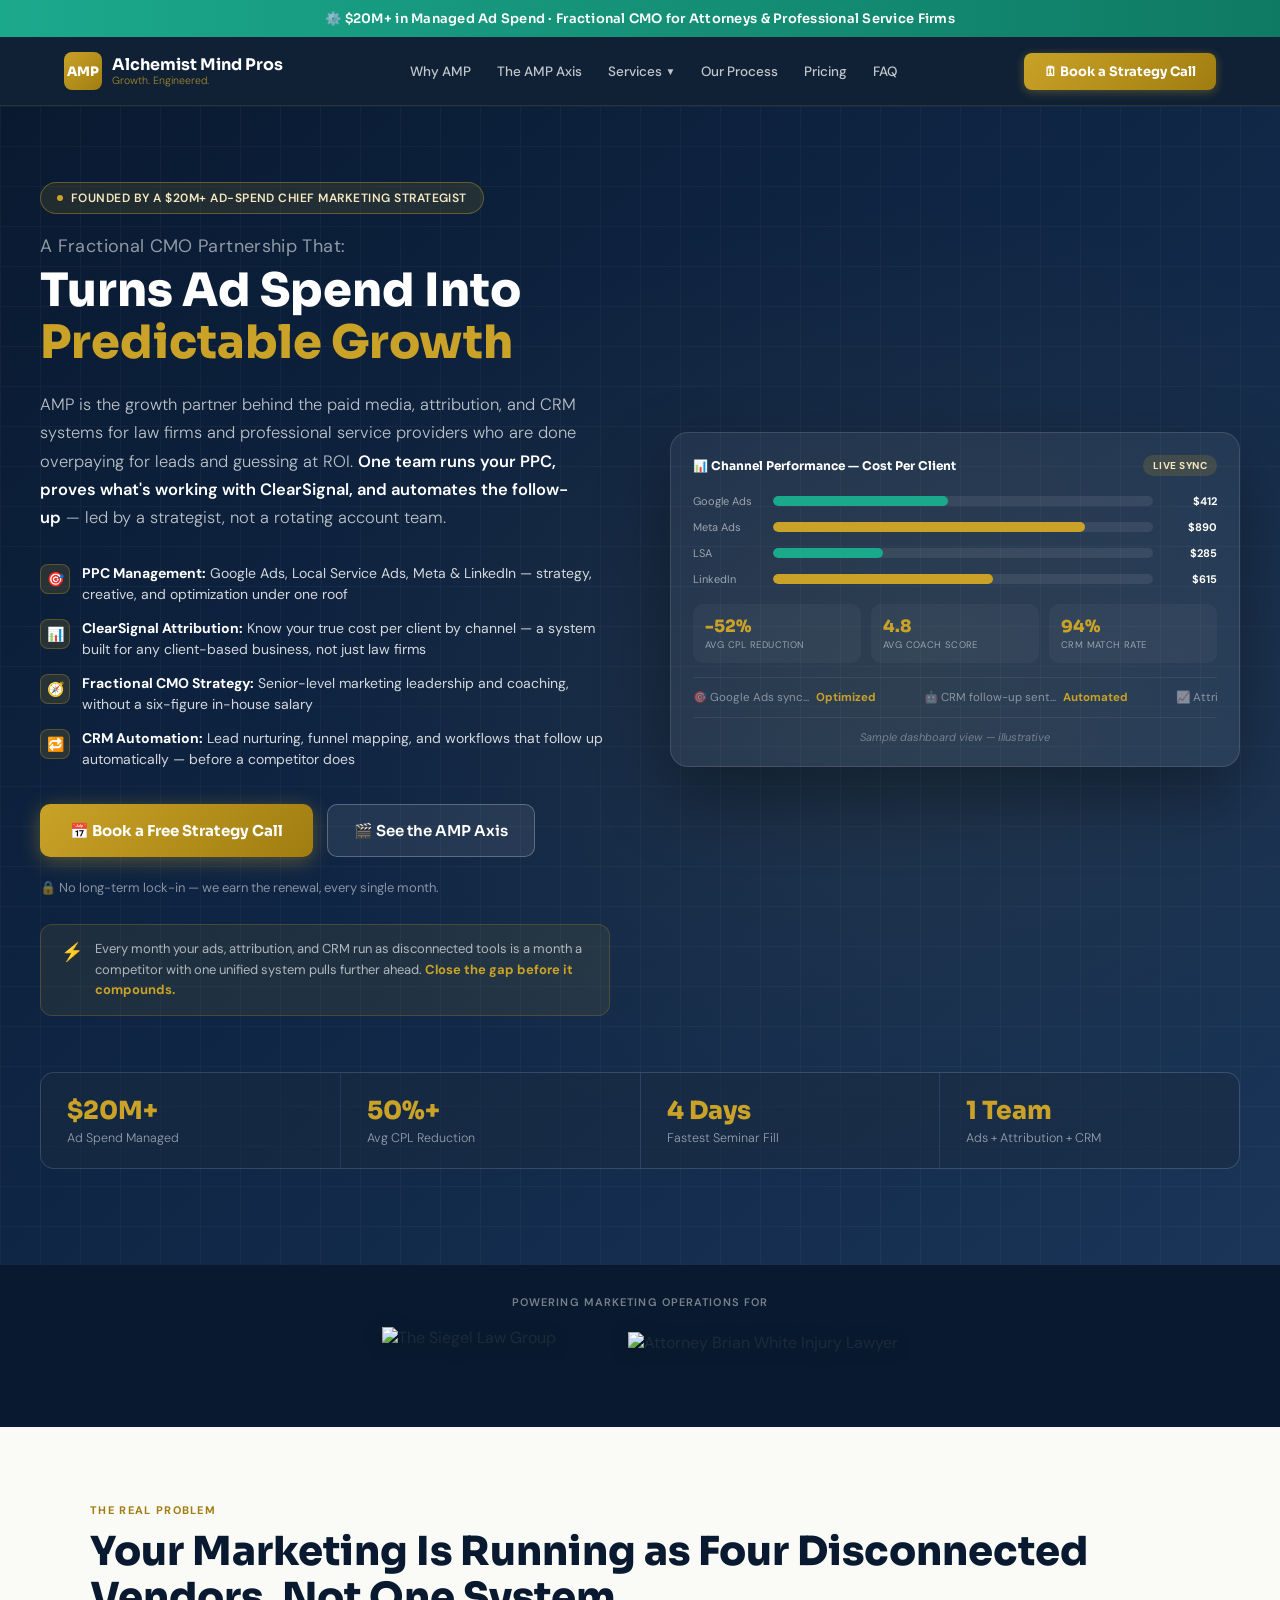
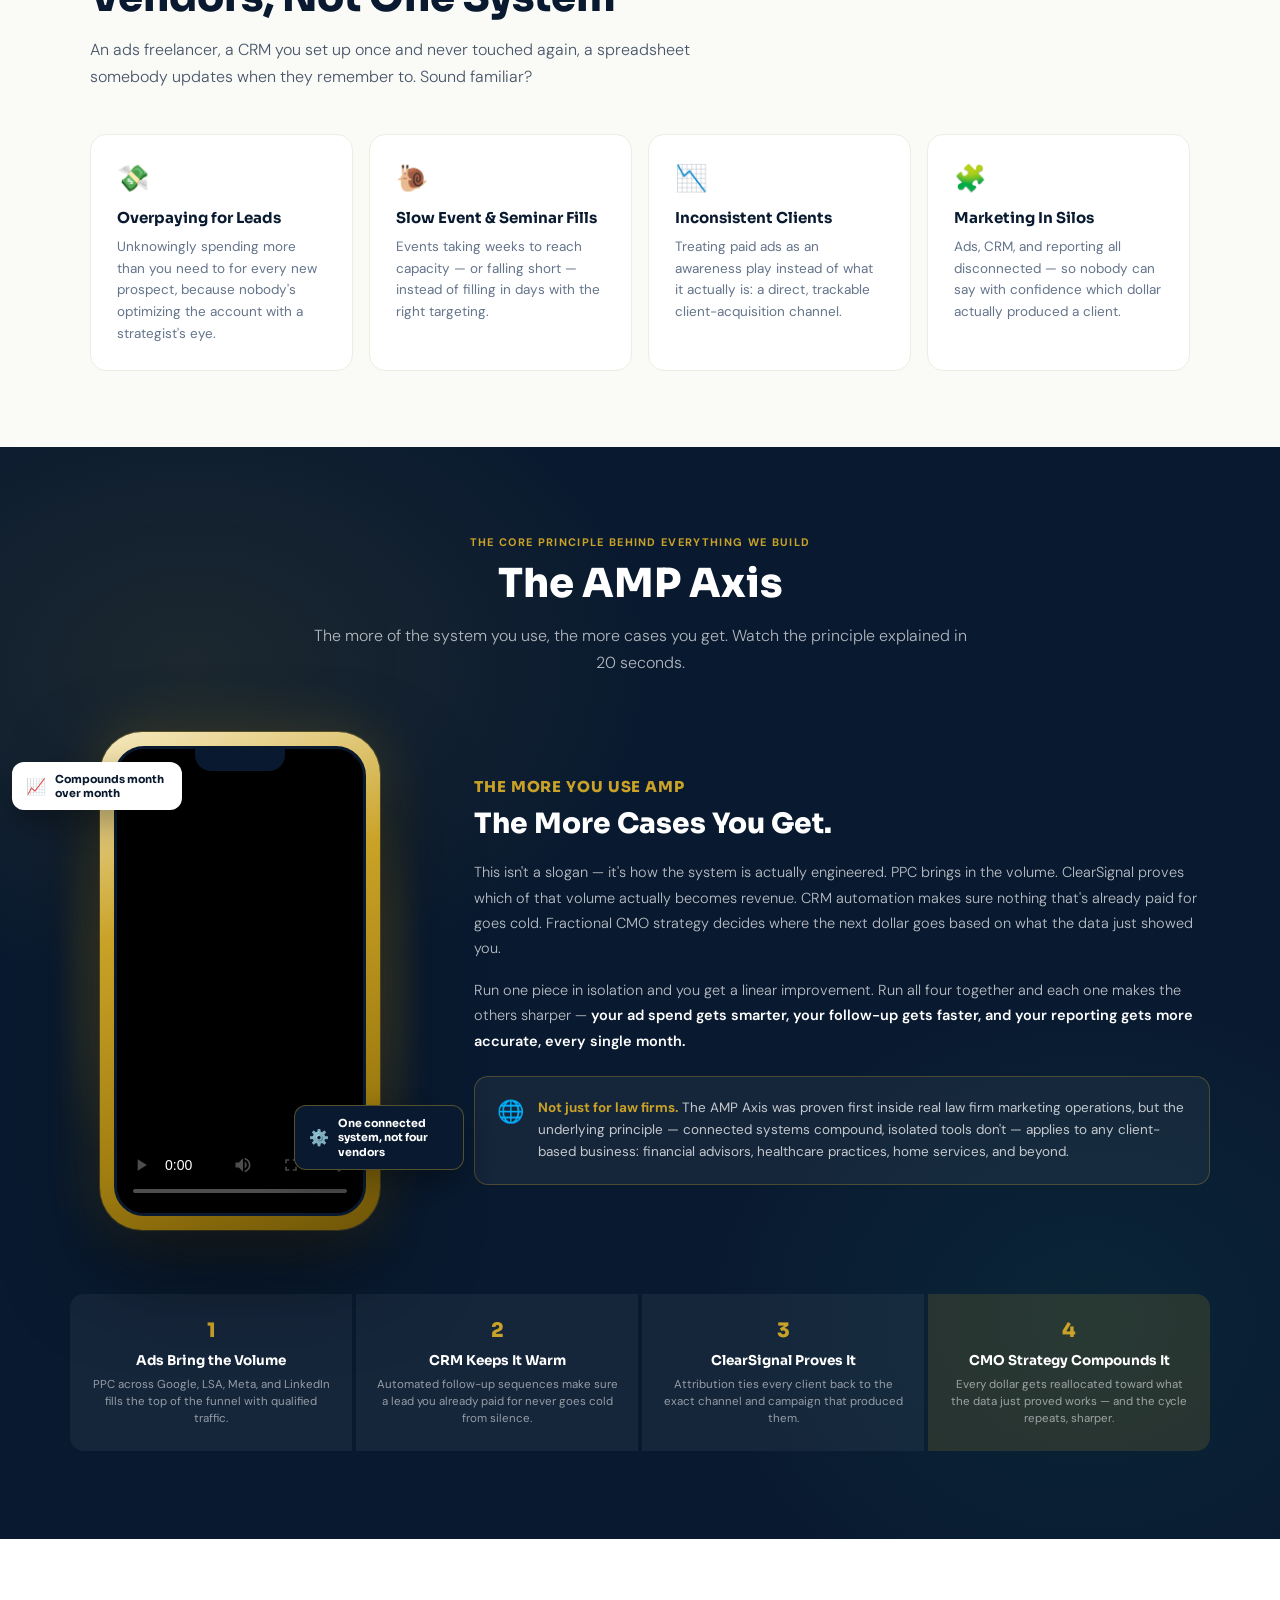
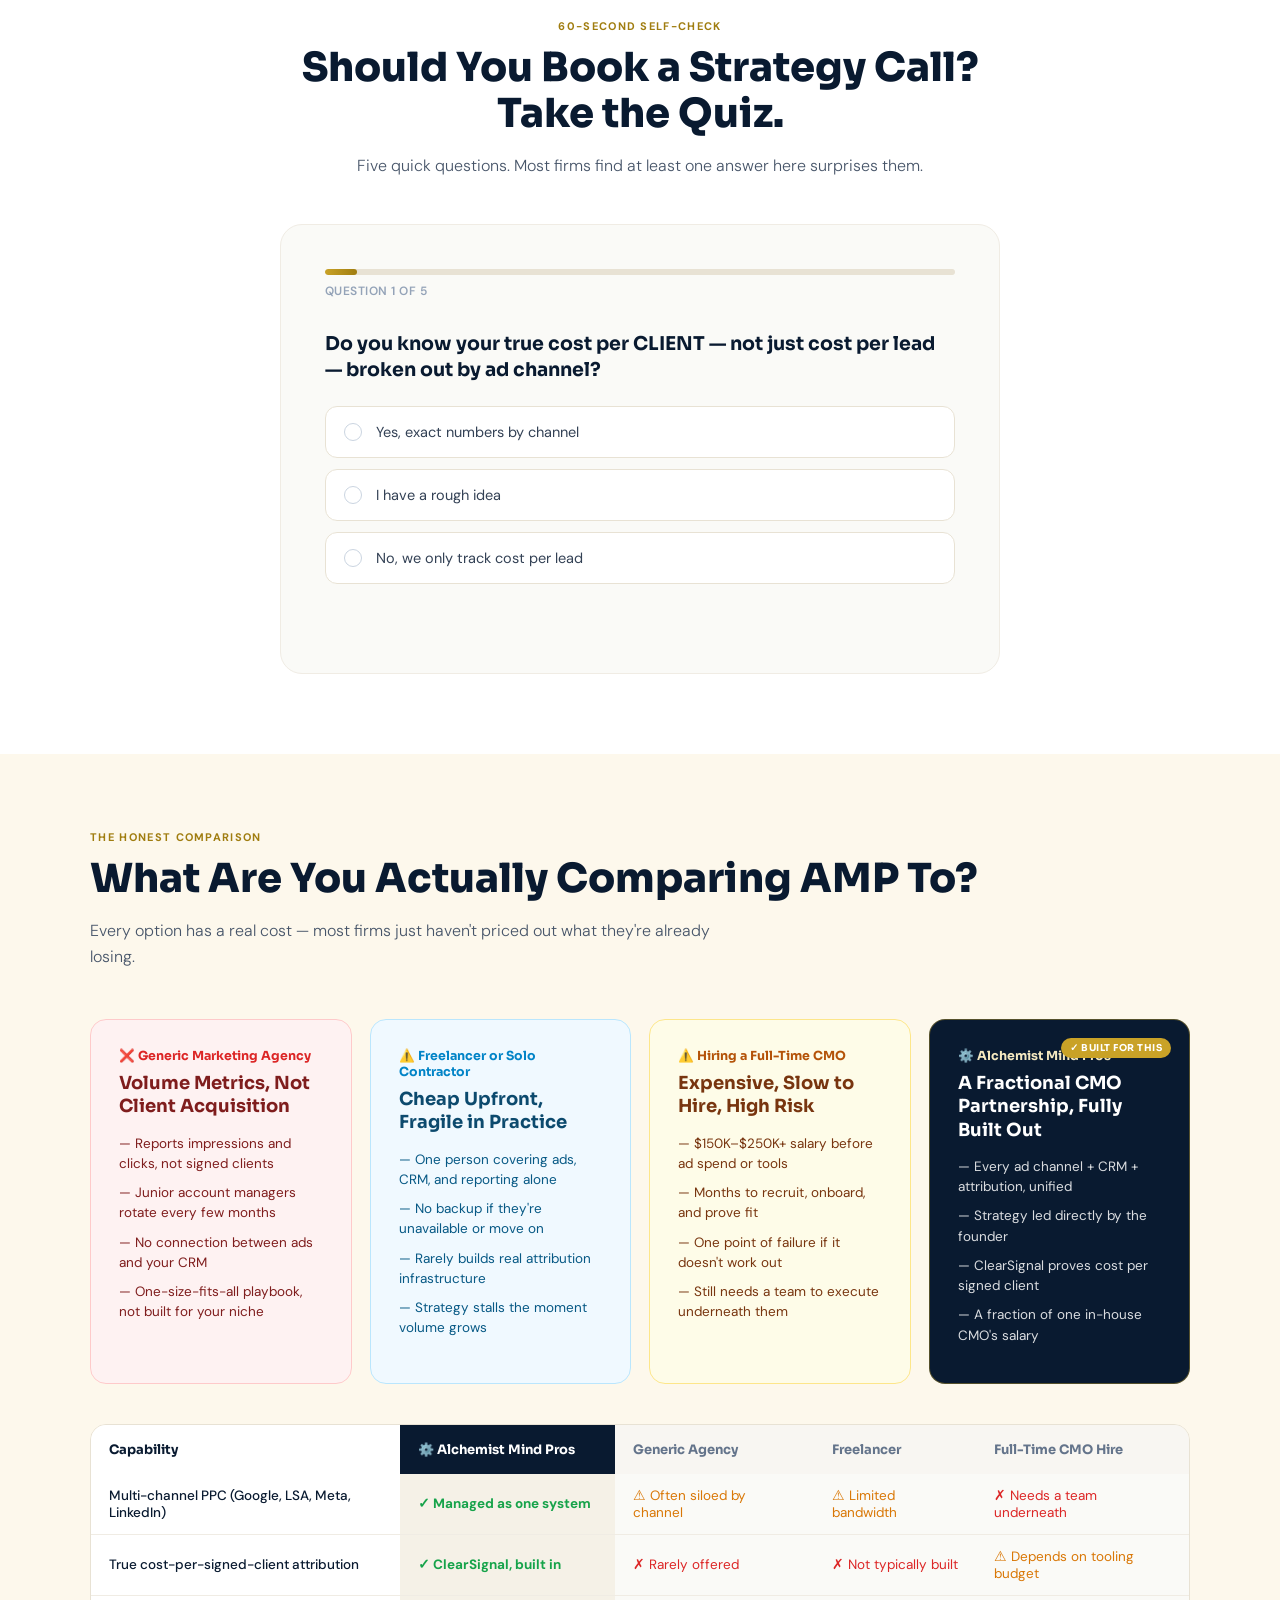
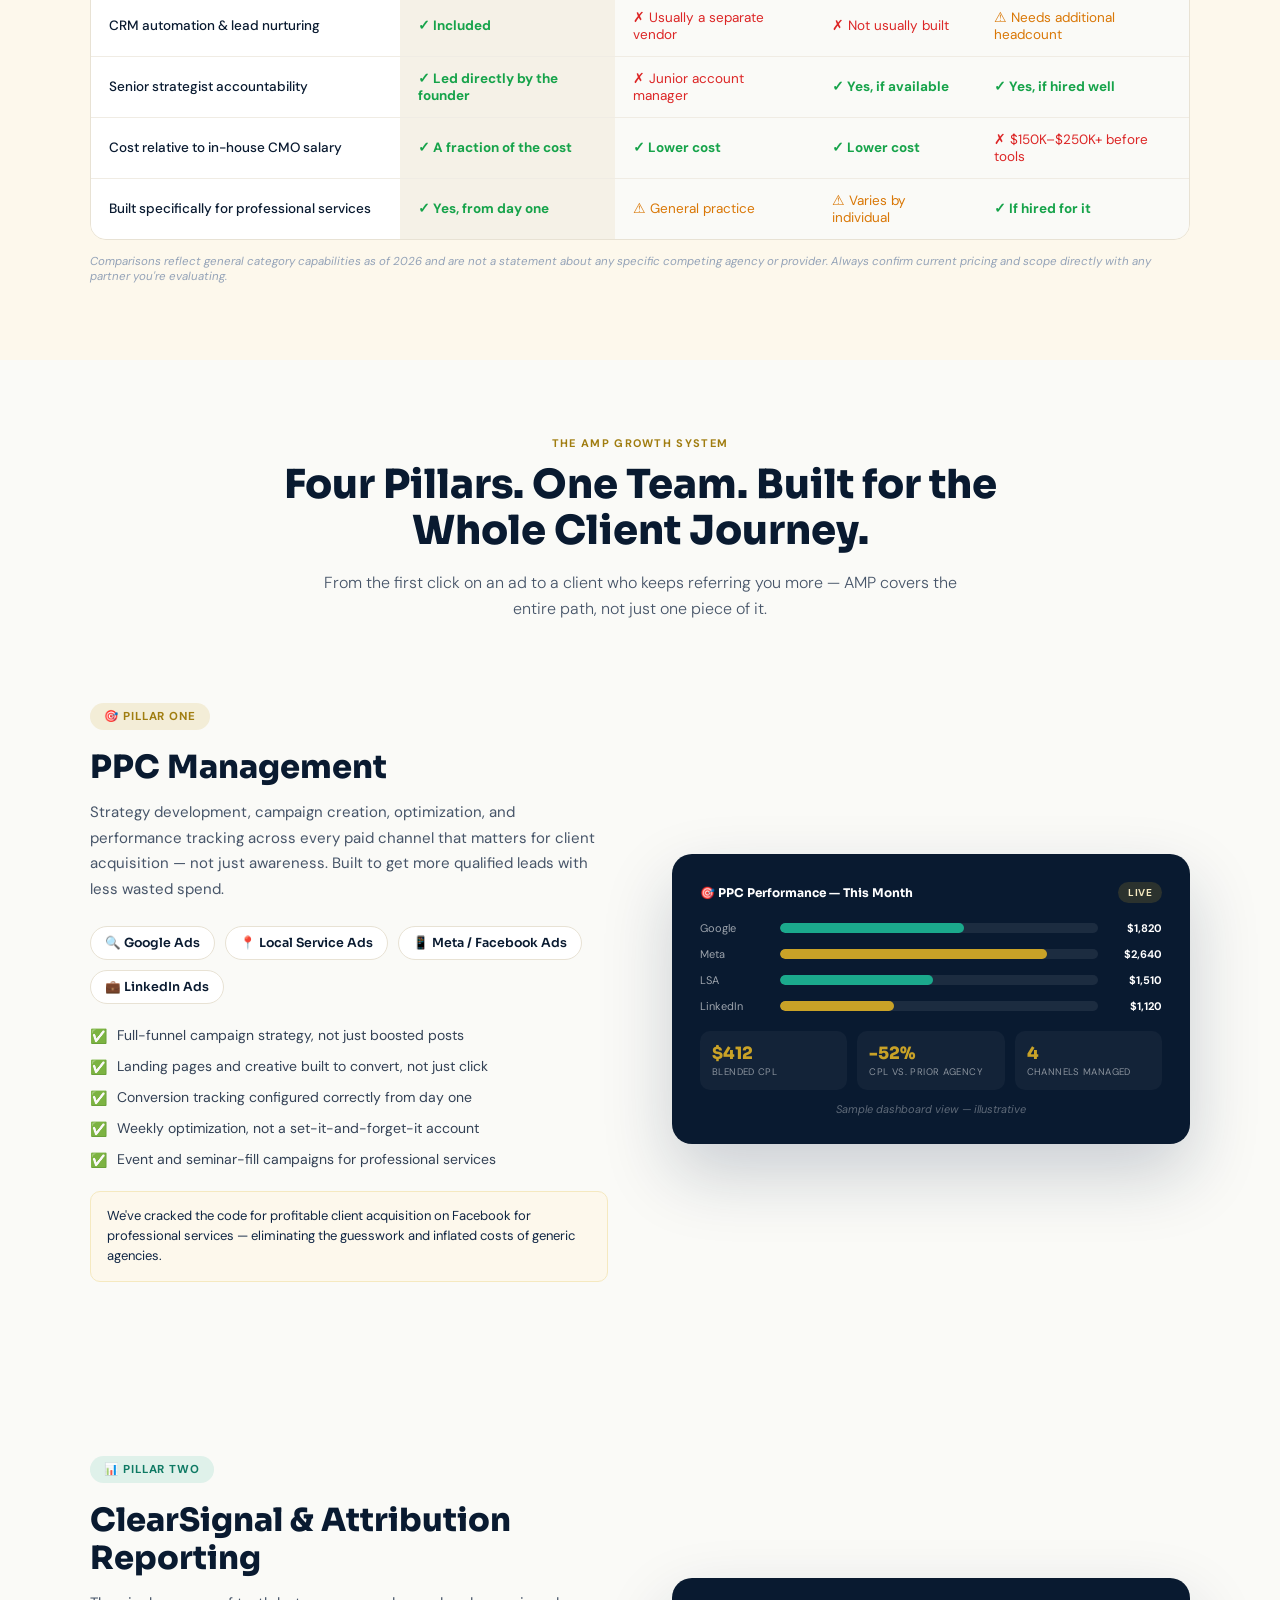
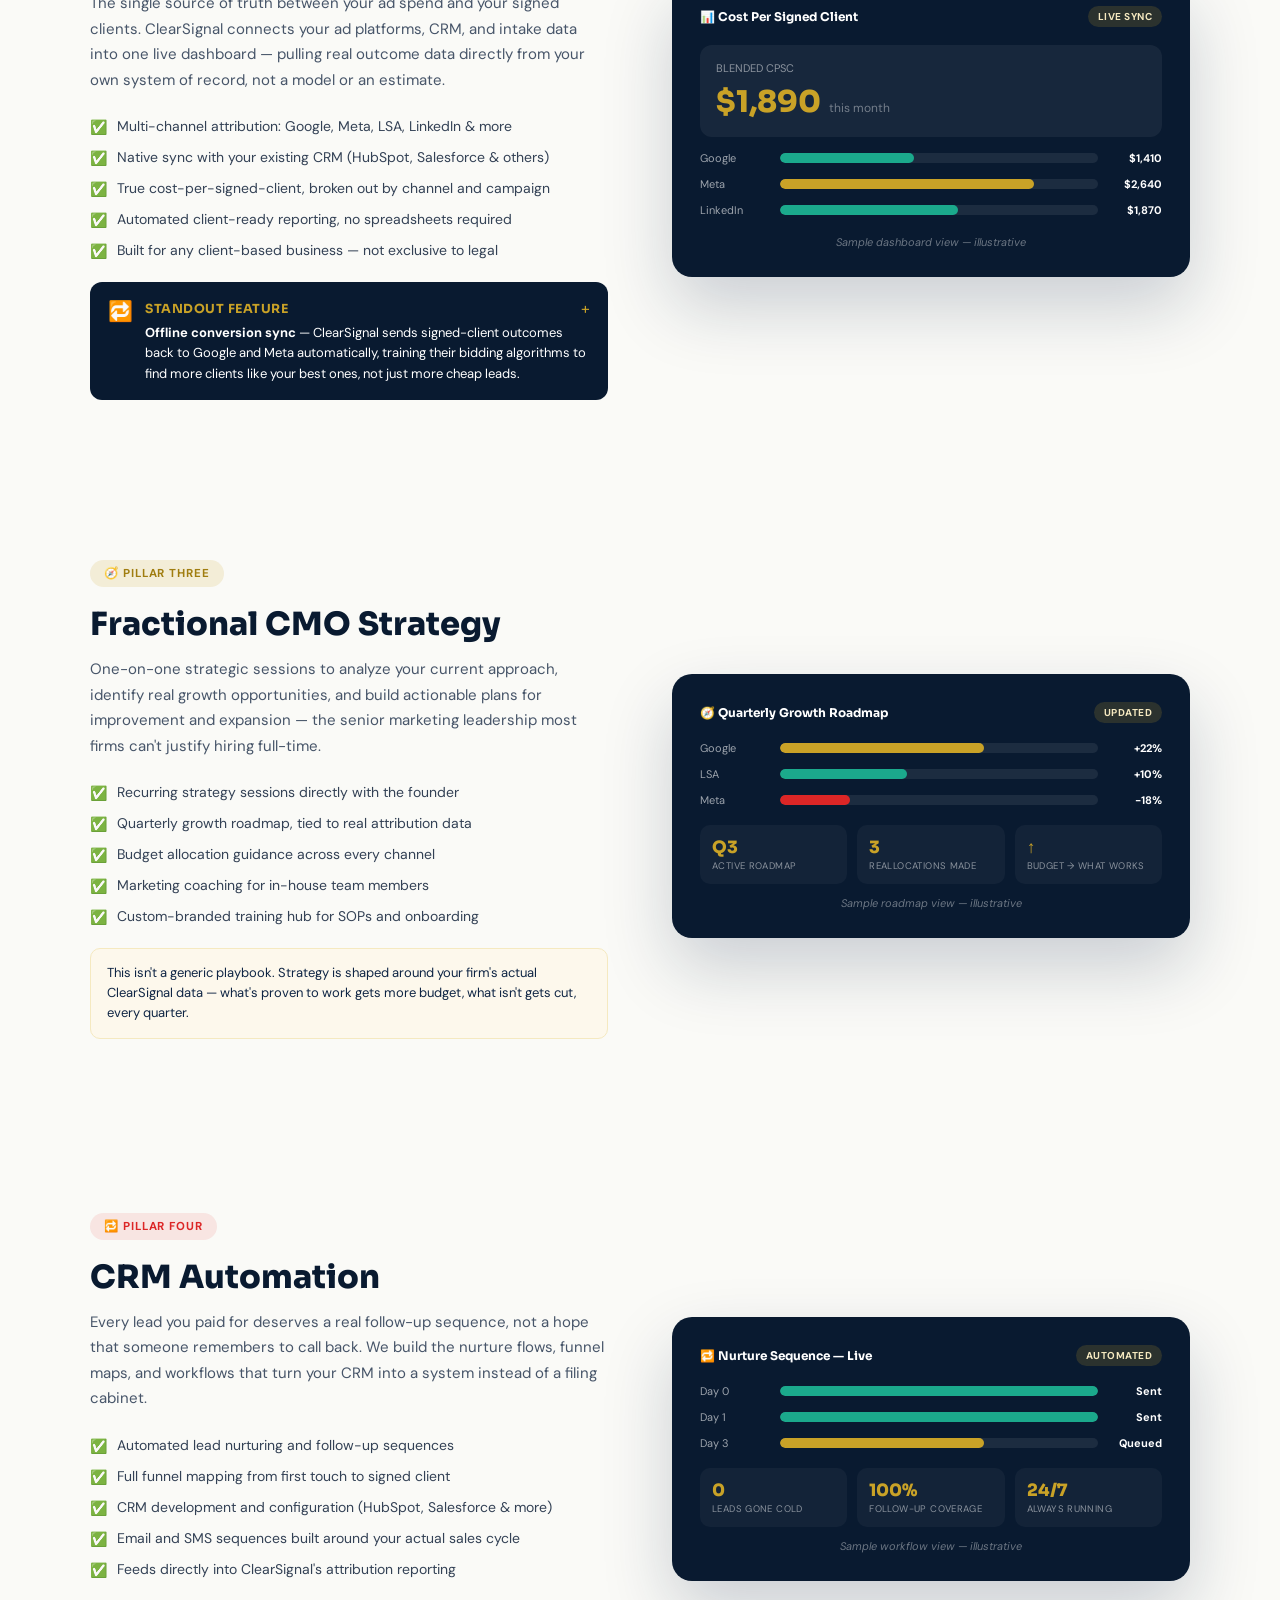
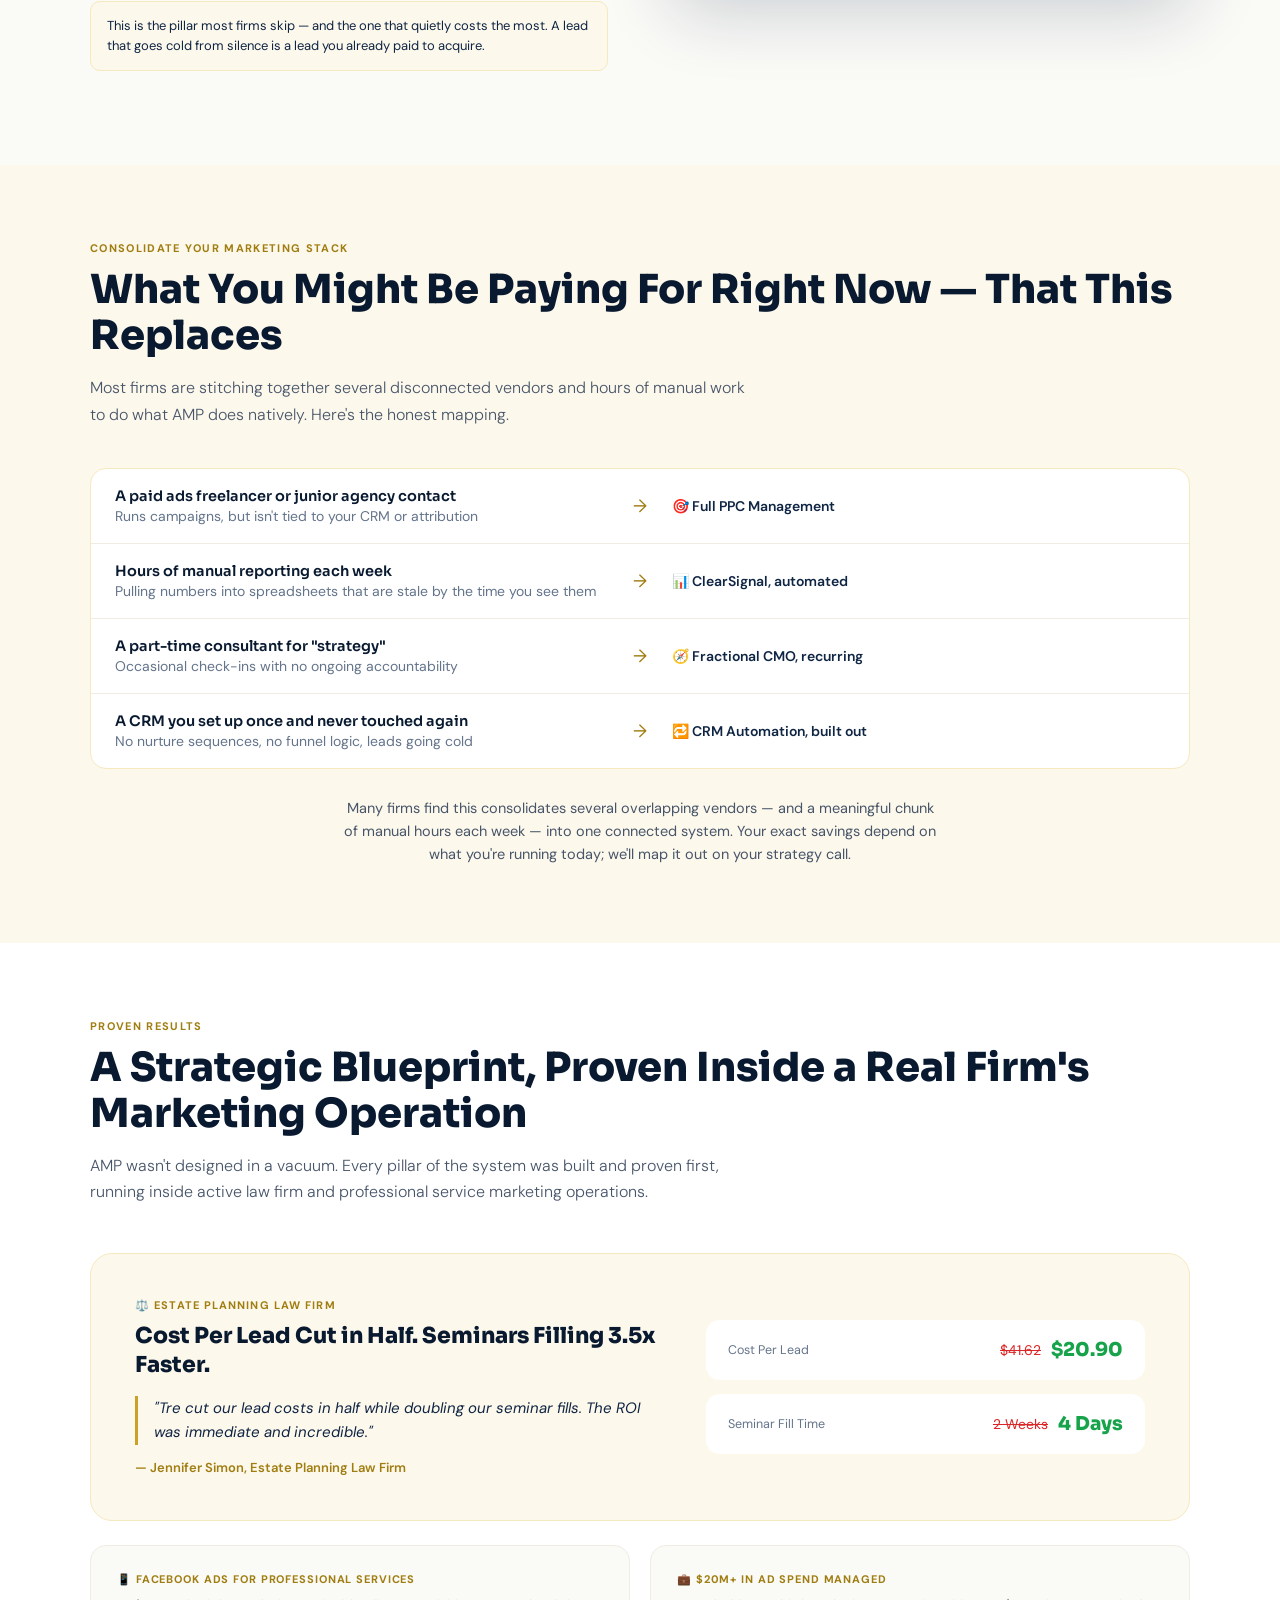
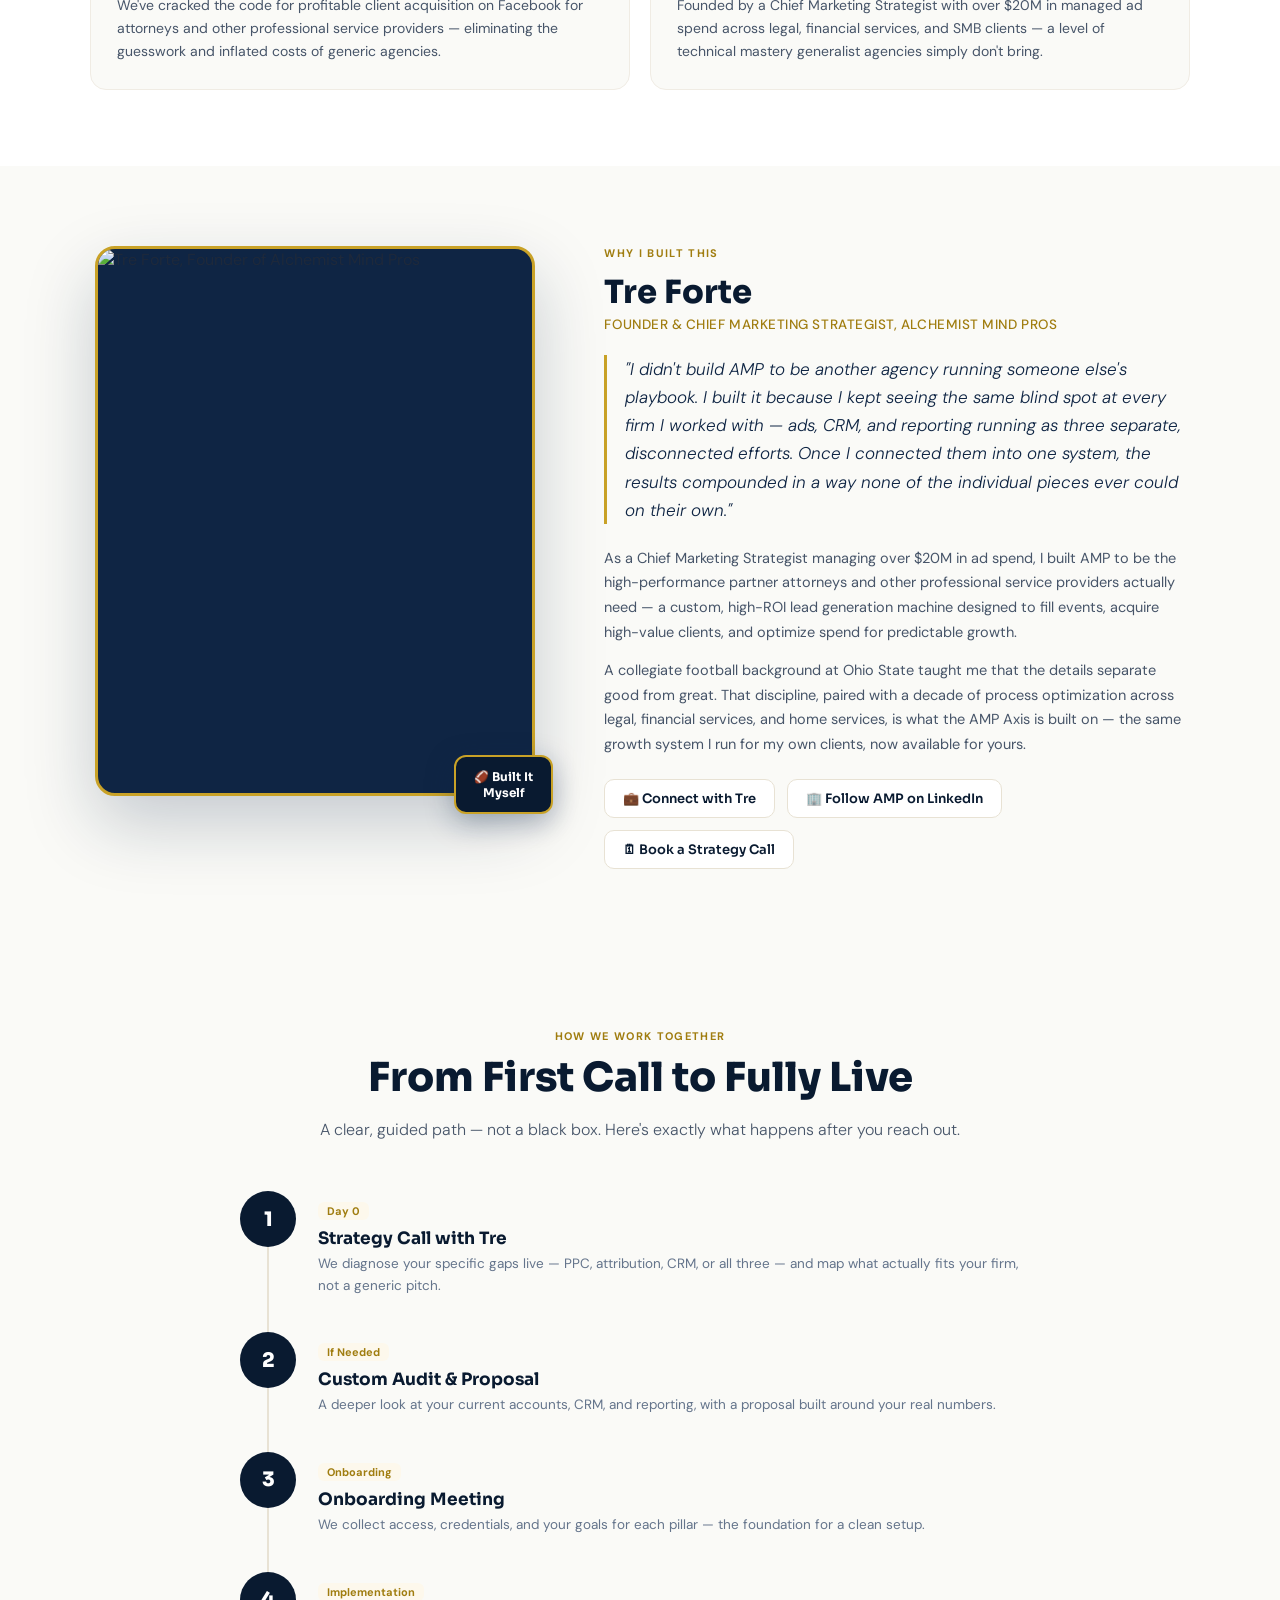
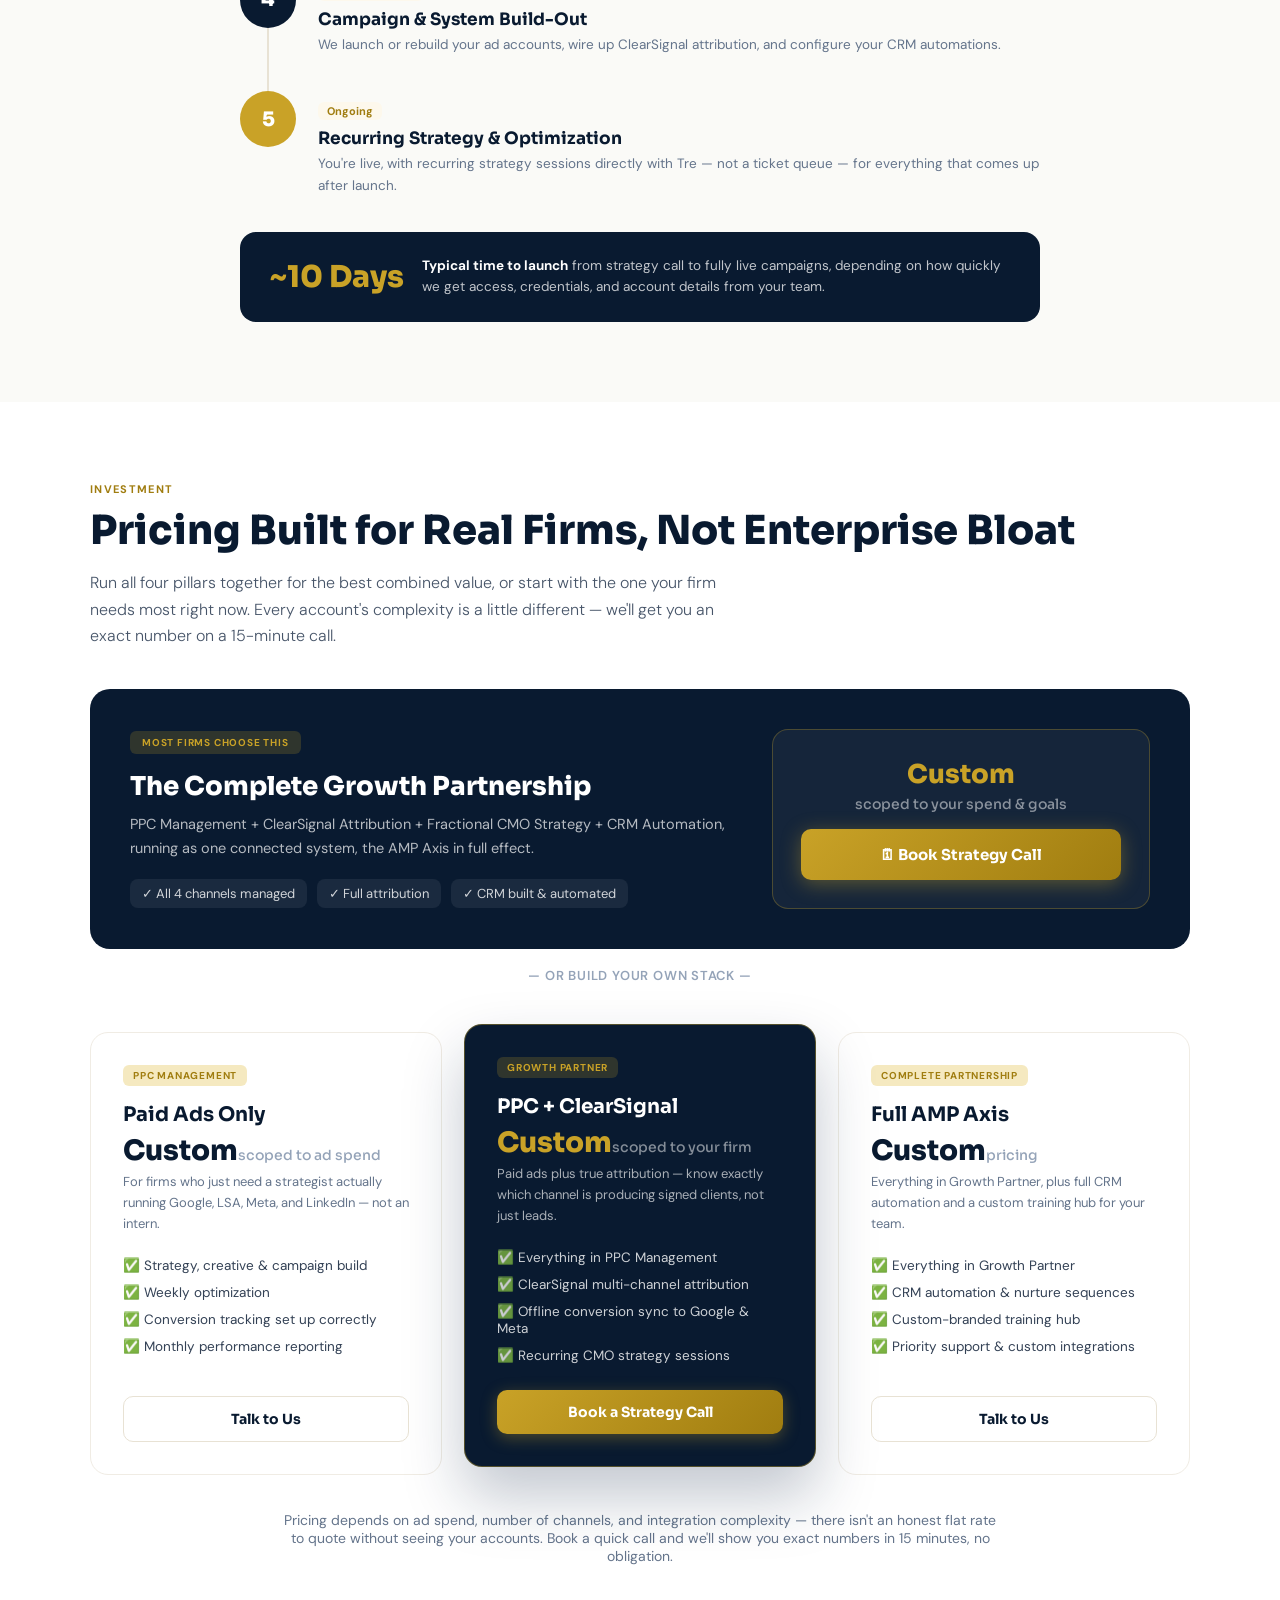
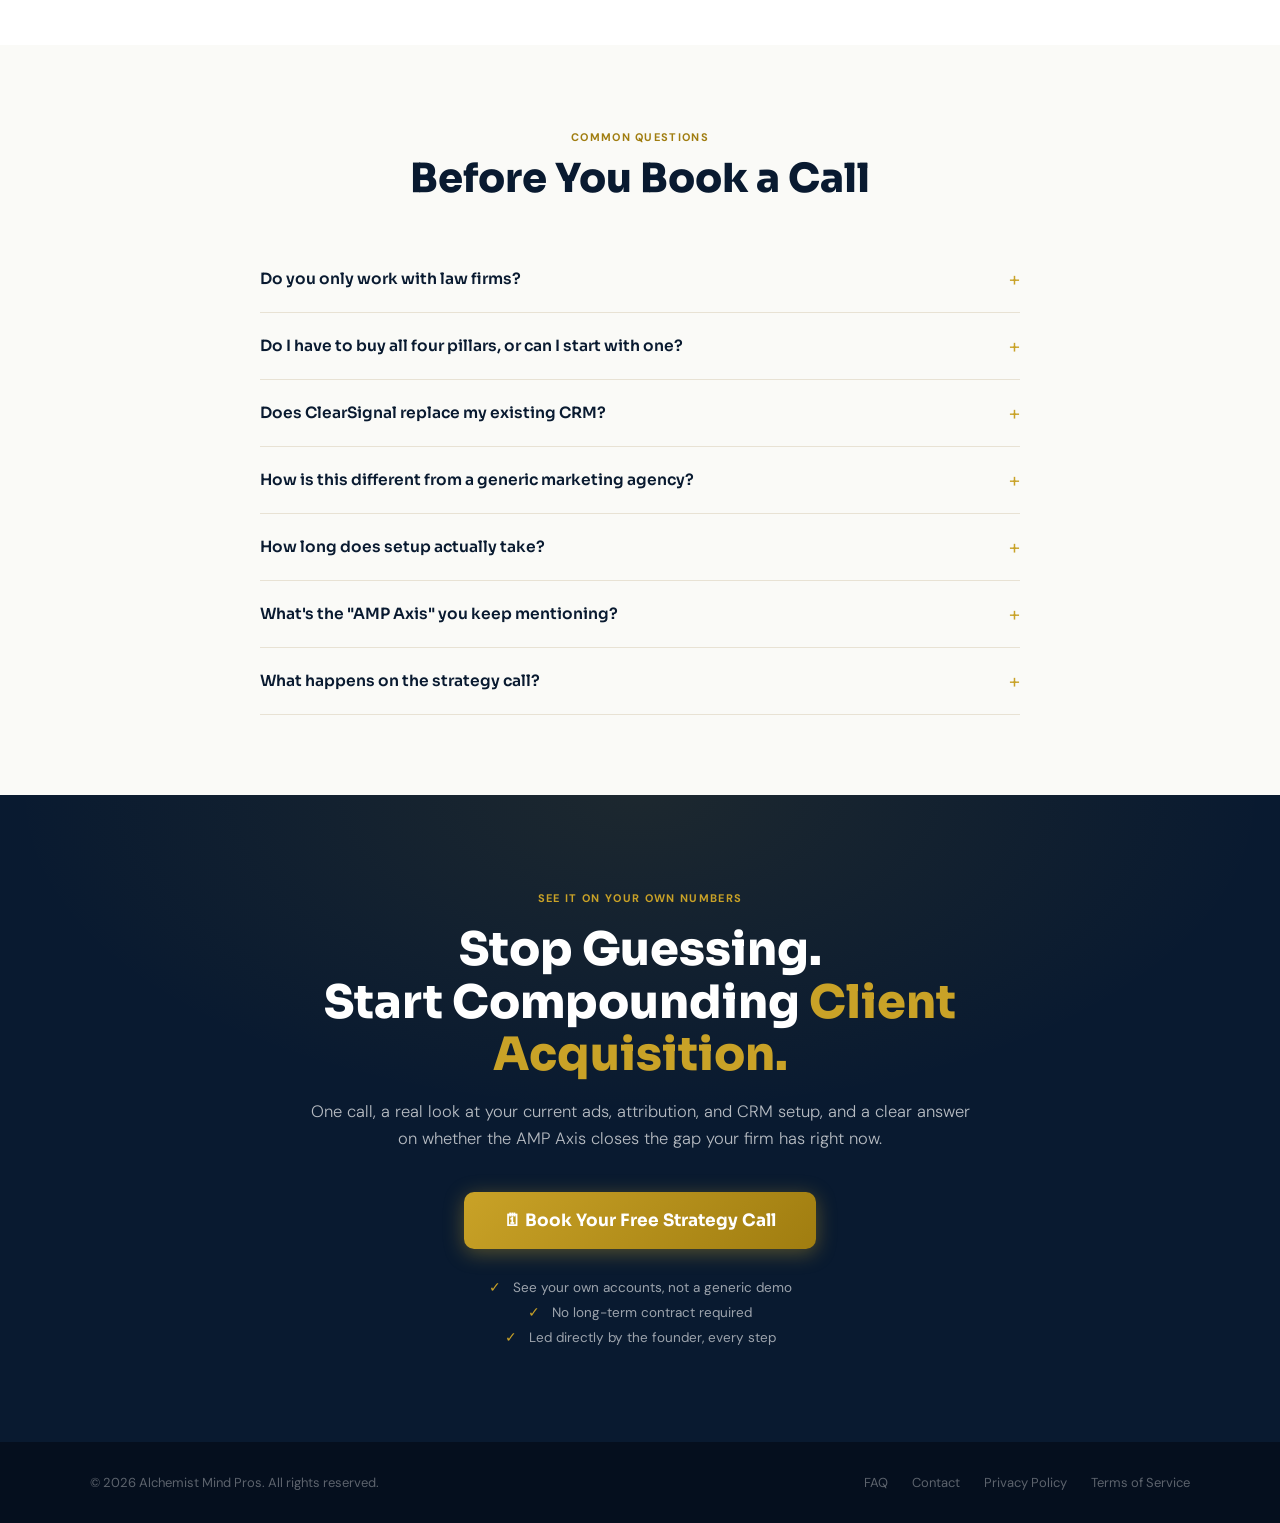
==== growth-partner/index.html @ c6f37e15 "Update print statement from 'Hello' to 'Goodbye'" ====
<!DOCTYPE html>
<html lang="en">
<head>
    <meta charset="UTF-8">
    <meta name="viewport" content="width=device-width, initial-scale=1.0">
    <title>Alchemist Mind Pros — Fractional CMO, PPC Management &amp; Attribution for Client-Based Businesses</title>
    <meta name="description" content="AMP runs your PPC (Google, LSA, Meta, LinkedIn), builds your attribution reporting with ClearSignal, automates your CRM, and leads your marketing as a Fractional CMO — built first for law firms, proven across professional services.">
    <link rel="preconnect" href="https://fonts.googleapis.com">
    <link href="https://fonts.googleapis.com/css2?family=Sora:wght@300;400;500;600;700;800&family=DM+Sans:ital,wght@0,300;0,400;0,500;0,600;1,300&display=swap" rel="stylesheet">
    <style>
      :root {
        --navy: #0f2544; --navy-dark: #091a30; --navy-mid: #1a3558; --navy-light: #2a4a72;
        --gold: #c9a227; --gold-light: #f5e9c0; --gold-dark: #a07d10; --gold-pale: #fdf8ec;
        --cream: #fafaf7; --teal: #1ba98c; --teal-pale: #e8f7f3;
      }
      * { margin: 0; padding: 0; box-sizing: border-box; }
      body { font-family: 'DM Sans', sans-serif; background: var(--cream); color: #1e293b; -webkit-font-smoothing: antialiased; overflow-x: hidden; }
      h1,h2,h3,h4 { font-family: 'Sora', sans-serif; }

      /* NAV */
      .nav-wrap { position: sticky; top: 0; z-index: 100; background: rgba(9,26,48,0.97); backdrop-filter: blur(12px); border-bottom: 1px solid rgba(201,162,39,0.15); }
      .nav-inner { max-width: 1200px; margin: 0 auto; padding: 0 24px; display: flex; align-items: center; justify-content: space-between; height: 68px; }
      .nav-logo { display: flex; align-items: center; gap: 10px; text-decoration: none; }
      .nav-logo-mark { width: 38px; height: 38px; border-radius: 8px; background: linear-gradient(135deg, var(--gold) 0%, var(--gold-dark) 100%); display: flex; align-items: center; justify-content: center; font-family: 'Sora', sans-serif; font-weight: 800; font-size: 13px; color: white; flex-shrink: 0; }
      .nav-logo-text { font-family: 'Sora', sans-serif; font-weight: 700; font-size: 16px; color: white; line-height: 1.2; }
      .nav-logo-sub { font-family: 'DM Sans', sans-serif; font-weight: 300; font-size: 10.5px; color: rgba(201,162,39,0.8); }
      .nav-links { display: flex; align-items: center; gap: 26px; }
      .nav-links > a { color: rgba(255,255,255,0.75); text-decoration: none; font-size: 13.5px; font-weight: 500; transition: color 0.2s; }
      .nav-links > a:hover { color: var(--gold); }
      .nav-cta { background: linear-gradient(135deg, var(--gold) 0%, var(--gold-dark) 100%); color: white; font-family: 'Sora', sans-serif; font-weight: 700; font-size: 13px; padding: 10px 20px; border-radius: 8px; border: none; cursor: pointer; text-decoration: none; transition: all 0.2s; white-space: nowrap; box-shadow: 0 2px 10px rgba(201,162,39,0.35); }
      .nav-cta:hover { transform: translateY(-1px); box-shadow: 0 4px 16px rgba(201,162,39,0.5); }

      .nav-dropdown { position: relative; }
      .nav-dropdown::after { content: ''; position: absolute; top: 100%; left: 0; width: 100%; height: 18px; }
      .nav-dropdown-trigger { display: flex; align-items: center; gap: 4px; cursor: pointer; color: rgba(255,255,255,0.75); font-size: 13.5px; font-weight: 500; transition: color 0.2s; }
      .nav-dropdown:hover .nav-dropdown-trigger { color: var(--gold); }
      .nav-dropdown-caret { font-size: 10px; transition: transform 0.2s; }
      .nav-dropdown:hover .nav-dropdown-caret { transform: rotate(180deg); }
      .nav-dropdown-menu { display: none; position: absolute; top: calc(100% + 14px); left: -16px; background: var(--navy-dark); border: 1px solid rgba(201,162,39,0.2); border-radius: 12px; padding: 8px; min-width: 220px; box-shadow: 0 16px 40px rgba(0,0,0,0.35); }
      .nav-dropdown:hover .nav-dropdown-menu { display: block; }
      .nav-dropdown-menu a { display: block; padding: 10px 14px; border-radius: 8px; font-size: 13.5px; color: rgba(255,255,255,0.8); white-space: nowrap; text-decoration: none; }
      .nav-dropdown-menu a:hover { background: rgba(201,162,39,0.12); color: var(--gold); }
      .nav-toggle { display: none; background: none; border: none; color: white; font-size: 24px; cursor: pointer; }

      .trust-bar { background: linear-gradient(90deg, var(--teal) 0%, #0f7a64 100%); padding: 10px 16px; text-align: center; font-family: 'Sora', sans-serif; font-weight: 600; font-size: 13px; color: white; letter-spacing: 0.02em; }

      /* HERO */
      .hero { background: linear-gradient(135deg, var(--navy-dark) 0%, var(--navy) 45%, var(--navy-mid) 100%); position: relative; overflow: hidden; padding: 76px 24px 96px; }
      .hero::before { content: ''; position: absolute; inset: 0; background: radial-gradient(ellipse 70% 60% at 70% 50%, rgba(201,162,39,0.08) 0%, transparent 70%); pointer-events: none; }
      .hero-grid-overlay { position: absolute; inset: 0; pointer-events: none; opacity: 0.04; background-image: linear-gradient(rgba(255,255,255,0.8) 1px, transparent 1px), linear-gradient(90deg, rgba(255,255,255,0.8) 1px, transparent 1px); background-size: 40px 40px; }
      .hero-inner { max-width: 1200px; margin: 0 auto; position: relative; z-index: 1; }
      .hero-grid-row { display: grid; grid-template-columns: minmax(0, 1fr) minmax(0, 1fr); gap: 60px; align-items: center; }

      .builder-badge { display: inline-flex; align-items: center; gap: 8px; background: rgba(201,162,39,0.12); border: 1px solid rgba(201,162,39,0.4); border-radius: 100px; padding: 7px 16px; font-size: 12px; font-weight: 600; color: var(--gold-light); letter-spacing: 0.04em; text-transform: uppercase; margin-bottom: 20px; }
      .builder-badge .dot { width: 6px; height: 6px; border-radius: 50%; background: var(--gold); animation: pulse 2s infinite; }
      @keyframes pulse { 0%,100%{opacity:1}50%{opacity:0.4} }

      .hero-h1-intro { font-family: 'DM Sans', sans-serif; font-weight: 400; font-size: clamp(15px,1.6vw,18px); color: rgba(255,255,255,0.55); letter-spacing: 0.02em; margin-bottom: 6px; }
      .hero-h1 { font-family: 'Sora', sans-serif; font-weight: 800; font-size: clamp(28px,3.6vw,46px); color: white; line-height: 1.14; margin-bottom: 22px; }
      .rotating-wrap { display: inline-block; overflow: hidden; position: relative; vertical-align: bottom; }
      .rotating-line { display: block; color: var(--gold); white-space: nowrap; transition: transform 0.45s cubic-bezier(0.4,0,0.2,1), opacity 0.45s ease; }
      .rotating-line.slide-out { transform: translateY(-110%); opacity: 0; }
      .rotating-line.slide-in-pre { transform: translateY(110%); opacity: 0; transition: none; }

      .hero-h2 { font-size: clamp(14px,1.55vw,16.5px); color: rgba(255,255,255,0.72); max-width: 540px; line-height: 1.72; margin-bottom: 30px; font-weight: 300; }
      .hero-h2 strong { color: white; font-weight: 600; }

      .hero-bullets { display: flex; flex-direction: column; gap: 13px; margin-bottom: 34px; }
      .hero-bullet { display: flex; align-items: flex-start; gap: 12px; }
      .hero-bullet-icon { width: 30px; height: 30px; border-radius: 8px; flex-shrink: 0; margin-top: 1px; background: rgba(201,162,39,0.15); border: 1px solid rgba(201,162,39,0.3); display: flex; align-items: center; justify-content: center; font-size: 14px; }
      .hero-bullet-text { font-size: 14px; color: rgba(255,255,255,0.82); line-height: 1.5; }
      .hero-bullet-text strong { color: white; }

      .hero-ctas { display: flex; flex-wrap: wrap; gap: 14px; margin-bottom: 22px; }
      .btn-gold { display: inline-flex; align-items: center; justify-content: center; gap: 8px; background: linear-gradient(135deg, var(--gold) 0%, var(--gold-dark) 100%); color: white; font-family: 'Sora', sans-serif; font-weight: 700; font-size: 15px; padding: 16px 30px; border-radius: 10px; border: none; cursor: pointer; text-decoration: none; transition: all 0.25s; box-shadow: 0 4px 20px rgba(201,162,39,0.4); text-align: center; }
      .btn-gold:hover { transform: translateY(-2px); box-shadow: 0 8px 28px rgba(201,162,39,0.55); }
      .btn-ghost { display: inline-flex; align-items: center; justify-content: center; gap: 8px; background: rgba(255,255,255,0.08); border: 1px solid rgba(255,255,255,0.25); color: white; font-family: 'Sora', sans-serif; font-weight: 600; font-size: 15px; padding: 16px 26px; border-radius: 10px; cursor: pointer; text-decoration: none; transition: all 0.25s; text-align: center; }
      .btn-ghost:hover { background: rgba(255,255,255,0.14); border-color: rgba(255,255,255,0.4); }
      .guarantee-strip { display: flex; align-items: center; gap: 10px; font-size: 13px; color: rgba(255,255,255,0.5); }

      .urgency-bar { background: rgba(201,162,39,0.09); border: 1px solid rgba(201,162,39,0.22); border-radius: 12px; padding: 14px 20px; margin-top: 28px; display: flex; align-items: flex-start; gap: 12px; }
      .urgency-bar-icon { font-size: 18px; flex-shrink: 0; margin-top: 1px; }
      .urgency-bar-text { font-size: 13px; color: rgba(255,255,255,0.65); line-height: 1.6; }
      .urgency-bar-text strong { color: var(--gold); }

      /* Mock dashboard */
      .mock-card { background: rgba(255,255,255,0.06); border: 1px solid rgba(255,255,255,0.12); border-radius: 18px; padding: 22px; box-shadow: 0 30px 70px rgba(0,0,0,0.35); width: 100%; min-width: 0; overflow: hidden; }
      .mock-topbar { display: flex; align-items: center; justify-content: space-between; margin-bottom: 18px; }
      .mock-title { font-family: 'Sora', sans-serif; font-weight: 700; font-size: 12px; color: white; }
      .mock-pill { font-size: 10px; font-weight: 700; letter-spacing: 0.05em; text-transform: uppercase; background: rgba(201,162,39,0.18); color: var(--gold-light); padding: 4px 10px; border-radius: 100px; }
      .mock-bars { display: flex; flex-direction: column; gap: 12px; margin-bottom: 18px; }
      .mock-bar-row { display: flex; align-items: center; gap: 10px; }
      .mock-bar-label { font-size: 11px; color: rgba(255,255,255,0.55); width: 70px; flex-shrink: 0; }
      .mock-bar-track { flex: 1; height: 10px; background: rgba(255,255,255,0.08); border-radius: 6px; overflow: hidden; }
      .mock-bar-fill { height: 100%; border-radius: 6px; }
      .mock-bar-val { font-size: 11px; font-weight: 700; color: white; width: 54px; text-align: right; flex-shrink: 0; }
      .mock-stat-row { display: grid; grid-template-columns: 1fr 1fr 1fr; gap: 10px; }
      .mock-stat { background: rgba(255,255,255,0.04); border-radius: 10px; padding: 12px; }
      .mock-stat-num { font-family: 'Sora', sans-serif; font-weight: 800; font-size: 17px; color: var(--gold); }
      .mock-stat-label { font-size: 9.5px; color: rgba(255,255,255,0.5); margin-top: 2px; text-transform: uppercase; letter-spacing: 0.04em; }
      .mock-caption { text-align: center; font-size: 11px; color: rgba(255,255,255,0.35); margin-top: 12px; font-style: italic; }

      .ticker-wrap { overflow: hidden; border-top: 1px solid rgba(255,255,255,0.07); border-bottom: 1px solid rgba(255,255,255,0.07); padding: 12px 0; margin-top: 14px; }
      .ticker-track { display: flex; gap: 48px; width: max-content; animation: tickerScroll 26s linear infinite; }
      .ticker-track:hover { animation-play-state: paused; }
      .ticker-item { font-size: 11.5px; color: rgba(255,255,255,0.45); white-space: nowrap; display: flex; align-items: center; gap: 7px; }
      .ticker-item span { color: var(--gold); font-weight: 700; }
      @keyframes tickerScroll { from{transform:translateX(0)} to{transform:translateX(-50%)} }

      .hero-stats { display: flex; flex-wrap: wrap; gap: 1px; background: rgba(255,255,255,0.08); border-radius: 14px; overflow: hidden; border: 1px solid rgba(255,255,255,0.08); margin-top: 56px; }
      .hero-stat { flex: 1; min-width: 140px; padding: 22px 26px; background: rgba(9,26,48,0.5); }
      .hero-stat-num { font-family: 'Sora', sans-serif; font-weight: 800; font-size: 25px; color: var(--gold); }
      .hero-stat-label { font-size: 12.5px; color: rgba(255,255,255,0.55); margin-top: 4px; font-weight: 300; }

      .proof-strip { background: var(--navy-dark); padding: 30px 24px; }
      .proof-inner { max-width: 1000px; margin: 0 auto; }
      .proof-label { text-align: center; font-size: 11px; font-weight: 600; letter-spacing: 0.1em; text-transform: uppercase; color: rgba(255,255,255,0.45); margin-bottom: 18px; }
      .proof-logos { display: flex; flex-wrap: wrap; justify-content: center; align-items: center; gap: 40px; }
      .proof-logo-card { background: transparent; padding: 0 16px; display: flex; align-items: center; justify-content: center; border: none; }
      .proof-logo-img { height: 70px; width: auto; display: block; object-fit: contain; filter: drop-shadow(0 2px 8px rgba(0,0,0,0.3)); }
      .proof-logo-abw { height: 60px; }

      /* Sections */
      .section { padding: 76px 24px; }
      .section-inner { max-width: 1100px; margin: 0 auto; }
      .section-tag { font-size: 11px; font-weight: 700; letter-spacing: 0.12em; text-transform: uppercase; color: var(--gold-dark); margin-bottom: 12px; }
      .section-h2 { font-family: 'Sora', sans-serif; font-weight: 800; font-size: clamp(26px,3.6vw,40px); color: var(--navy-dark); line-height: 1.15; margin-bottom: 16px; }
      .section-lead { font-size: 16px; color: #475569; line-height: 1.65; max-width: 660px; font-weight: 300; }

      /* Problem */
      .problem-section { background: var(--cream); }
      .problem-grid { display: grid; grid-template-columns: repeat(auto-fit, minmax(220px,1fr)); gap: 16px; margin-top: 44px; }
      .problem-card { background: white; border-radius: 16px; padding: 26px; border: 1px solid #f0ece4; }
      .problem-icon { font-size: 26px; margin-bottom: 13px; }
      .problem-title { font-family: 'Sora', sans-serif; font-weight: 700; font-size: 15px; color: var(--navy-dark); margin-bottom: 8px; line-height: 1.35; }
      .problem-desc { font-size: 13.5px; color: #64748b; line-height: 1.6; }

      /* ===== AMP AXIS VIDEO SECTION ===== */
      .axis-section { background: var(--navy-dark); position: relative; overflow: hidden; padding: 88px 24px; }
      .axis-section::before { content:''; position:absolute; inset:0; background: radial-gradient(ellipse 60% 50% at 15% 20%, rgba(201,162,39,0.1) 0%, transparent 60%), radial-gradient(ellipse 50% 50% at 85% 80%, rgba(27,169,140,0.08) 0%, transparent 60%); pointer-events:none; }
      .axis-inner { max-width: 1140px; margin: 0 auto; position: relative; z-index: 1; }
      .axis-head { text-align: center; max-width: 760px; margin: 0 auto 20px; }
      .axis-head .section-tag { color: var(--gold); }
      .axis-head .section-h2 { color: white; }
      .axis-head .section-lead { color: rgba(255,255,255,0.68); margin: 0 auto; }

      .axis-layout { display: grid; grid-template-columns: 340px 1fr; gap: 64px; align-items: center; margin-top: 56px; }

      /* Phone-style creative frame for the vertical video */
      .axis-phone-stage { position: relative; display: flex; justify-content: center; }
      .axis-phone-frame {
        position: relative; width: 280px; aspect-ratio: 9 / 16;
        border-radius: 42px;
        padding: 14px;
        background: linear-gradient(160deg, var(--gold-light) 0%, var(--gold) 35%, var(--gold-dark) 75%, #6e5507 100%);
        box-shadow: 0 40px 90px rgba(0,0,0,0.55), 0 0 0 1px rgba(201,162,39,0.3), 0 0 60px rgba(201,162,39,0.25);
      }
      .axis-phone-inner { position: relative; width: 100%; height: 100%; border-radius: 30px; overflow: hidden; background: #000; border: 3px solid var(--navy-dark); }
      .axis-phone-inner video { width: 100%; height: 100%; object-fit: cover; display: block; }
      .axis-phone-notch { position: absolute; top: 0; left: 50%; transform: translateX(-50%); width: 90px; height: 22px; background: var(--navy-dark); border-radius: 0 0 16px 16px; z-index: 3; }
      .axis-phone-glow { position: absolute; inset: -30px; background: radial-gradient(circle, rgba(201,162,39,0.35) 0%, transparent 70%); z-index: -1; filter: blur(10px); }

      .axis-badge-float { position: absolute; background: white; border-radius: 12px; padding: 10px 14px; box-shadow: 0 14px 30px rgba(0,0,0,0.3); display: flex; align-items: center; gap: 9px; z-index: 4; max-width: 170px; }
      .axis-badge-float .b-icon { font-size: 16px; flex-shrink: 0; }
      .axis-badge-float .b-text { font-family: 'Sora'; font-weight: 700; font-size: 11px; color: var(--navy-dark); line-height: 1.3; }
      .axis-badge-1 { top: 6%; left: -58px; }
      .axis-badge-2 { bottom: 12%; right: -54px; background: var(--navy-dark); border: 1px solid rgba(201,162,39,0.4); }
      .axis-badge-2 .b-text { color: white; }

      .axis-content-title { font-family: 'Sora'; font-weight: 800; font-size: 15px; color: var(--gold); text-transform: uppercase; letter-spacing: 0.06em; margin-bottom: 10px; }
      .axis-content-h3 { font-family: 'Sora'; font-weight: 800; font-size: clamp(22px, 2.6vw, 28px); color: white; line-height: 1.3; margin-bottom: 18px; }
      .axis-content-p { font-size: 14.5px; color: rgba(255,255,255,0.72); line-height: 1.75; margin-bottom: 16px; font-weight: 300; }
      .axis-content-p strong { color: white; font-weight: 600; }
      .axis-any-business { background: rgba(255,255,255,0.05); border: 1px solid rgba(201,162,39,0.3); border-radius: 14px; padding: 20px 22px; margin-top: 22px; display: flex; gap: 14px; align-items: flex-start; }
      .axis-any-business .aab-icon { font-size: 22px; flex-shrink: 0; }
      .axis-any-business .aab-text { font-size: 13.5px; color: rgba(255,255,255,0.75); line-height: 1.65; }
      .axis-any-business .aab-text strong { color: var(--gold); }

      .axis-steps { display: grid; grid-template-columns: repeat(4,1fr); gap: 4px; margin-top: 64px; }
      .axis-step { background: rgba(255,255,255,0.05); padding: 24px 20px; text-align: center; }
      .axis-step:first-child { border-radius: 14px 0 0 14px; }
      .axis-step:last-child { border-radius: 0 14px 14px 0; background: rgba(201,162,39,0.16); }
      .axis-step-num { font-family: 'Sora'; font-weight: 800; font-size: 20px; color: var(--gold); margin-bottom: 9px; }
      .axis-step-title { font-family: 'Sora'; font-weight: 700; font-size: 13.5px; color: white; margin-bottom: 7px; }
      .axis-step-text { font-size: 11.5px; color: rgba(255,255,255,0.55); line-height: 1.5; }

      /* Quiz */
      .quiz-section { background: white; padding: 80px 24px; }
      .quiz-card { max-width: 720px; margin: 44px auto 0; background: var(--cream); border: 1px solid #f0ece4; border-radius: 22px; padding: 44px; min-height: 320px; }
      .quiz-progress-wrap { margin-bottom: 32px; }
      .quiz-progress-track { height: 6px; background: #e8e2d4; border-radius: 100px; overflow: hidden; }
      .quiz-progress-fill { height: 100%; background: linear-gradient(90deg,var(--gold) 0%,var(--gold-dark) 100%); width: 20%; transition: width 0.35s ease; border-radius: 100px; }
      .quiz-progress-text { font-size: 12px; color: #94a3b8; margin-top: 8px; font-weight: 600; text-transform: uppercase; letter-spacing: 0.04em; }
      .quiz-step { display: none; animation: fadeUp 0.4s ease both; }
      .quiz-step.active { display: block; }
      .quiz-q-text { font-family: 'Sora'; font-weight: 700; font-size: 19px; color: var(--navy-dark); margin-bottom: 22px; line-height: 1.4; }
      .quiz-options { display: flex; flex-direction: column; gap: 11px; }
      .quiz-option { display: flex; align-items: center; gap: 14px; background: white; border: 1.5px solid #e8e2d4; border-radius: 12px; padding: 16px 18px; cursor: pointer; font-size: 14.5px; color: #334155; transition: all 0.15s; }
      .quiz-option:hover { border-color: var(--gold-light); transform: translateX(2px); }
      .quiz-option.selected { border-color: var(--gold); background: var(--gold-pale); font-weight: 600; color: var(--navy-dark); }
      .quiz-option-dot { width: 18px; height: 18px; border-radius: 50%; border: 1.5px solid #cbd5e1; flex-shrink: 0; position: relative; }
      .quiz-option.selected .quiz-option-dot { border-color: var(--gold); }
      .quiz-option.selected .quiz-option-dot::after { content:''; position:absolute; inset:3px; border-radius:50%; background:var(--gold); }
      .quiz-back-row { margin-top: 24px; min-height: 20px; }
      .quiz-back-row a { font-size: 13px; color: #94a3b8; text-decoration: none; }
      .quiz-back-row a:hover { color: var(--navy-dark); }
      .quiz-result { display: none; }
      .quiz-result.show { display: block; animation: fadeUp 0.4s ease both; text-align: center; }
      .quiz-result-score { font-family:'Sora'; font-weight:800; font-size:38px; margin-bottom:6px; }
      .quiz-result-label { font-family:'Sora'; font-weight:700; font-size:18px; margin-bottom:12px; }
      .quiz-result-text { font-size:14px; line-height:1.65; max-width:560px; margin:0 auto 8px; color:#475569; }
      .quiz-result-score.band-red, .quiz-result-label.band-red { color:#b91c1c; }
      .quiz-result-score.band-amber, .quiz-result-label.band-amber { color:#b45309; }
      .quiz-result-score.band-green, .quiz-result-label.band-green { color:#0f7a64; }
      .quiz-gaps { display:flex; flex-direction:column; gap:12px; margin-top:26px; text-align:left; }
      .quiz-gap-card { background:white; border:1px solid #f0ece4; border-radius:12px; padding:18px 20px; }
      .quiz-gap-tool { display:inline-block; font-size:10px; font-weight:700; letter-spacing:0.06em; text-transform:uppercase; background:var(--gold-pale); color:var(--gold-dark); padding:3px 9px; border-radius:6px; margin-bottom:8px; }
      .quiz-gap-title { font-family:'Sora'; font-weight:700; font-size:14px; color:var(--navy-dark); margin-bottom:5px; }
      .quiz-gap-text { font-size:12.5px; color:#64748b; line-height:1.55; }

      /* Positioning */
      .positioning-grid { display:grid; grid-template-columns:repeat(4,1fr); gap:18px; margin-top:48px; }
      .pos-card { border-radius:16px; padding:28px; position:relative; overflow:hidden; border:1px solid transparent; }
      .pos-card.crm { background:#fef2f2; border-color:#fecaca; }
      .pos-card.sheets { background:#f0f9ff; border-color:#bae6fd; }
      .pos-card.analyst { background:#fefce8; border-color:#fde68a; }
      .pos-card.cs { background:var(--navy-dark); border-color:rgba(201,162,39,0.4); }
      .pos-card-label { font-family:'Sora',sans-serif; font-weight:700; font-size:12.5px; margin-bottom:8px; }
      .pos-card.crm .pos-card-label{color:#dc2626} .pos-card.sheets .pos-card-label{color:#0284c7} .pos-card.analyst .pos-card-label{color:#b45309} .pos-card.cs .pos-card-label{color:var(--gold-light)}
      .pos-card-title { font-family:'Sora',sans-serif; font-weight:700; font-size:18px; margin-bottom:15px; line-height:1.3; }
      .pos-card.crm .pos-card-title{color:#7f1d1d} .pos-card.sheets .pos-card-title{color:#0c4a6e} .pos-card.analyst .pos-card-title{color:#78350f} .pos-card.cs .pos-card-title{color:white}
      .pos-item { display:flex; align-items:flex-start; gap:8px; font-size:13.5px; line-height:1.5; margin-bottom:9px; }
      .pos-card.crm .pos-item{color:#7f1d1d} .pos-card.sheets .pos-item{color:#075985} .pos-card.analyst .pos-item{color:#78350f} .pos-card.cs .pos-item{color:rgba(255,255,255,0.85)}
      .pos-card.cs .winner-badge { position:absolute; top:18px; right:18px; background:var(--gold); color:white; font-family:'Sora',sans-serif; font-weight:700; font-size:9.5px; padding:4px 9px; border-radius:100px; letter-spacing:0.05em; text-transform:uppercase; }

      /* Comp table */
      .comp-table-wrap { overflow-x:auto; margin-top:40px; -webkit-overflow-scrolling: touch; }
      .comp-table { width:100%; border-collapse:separate; border-spacing:0; border-radius:16px; overflow:hidden; border:1px solid #e8e2d4; min-width:720px; }
      .comp-table thead th { padding:16px 18px; font-family:'Sora',sans-serif; font-weight:700; font-size:13px; text-align:left; }
      .comp-table thead th.cs-col{background:var(--navy-dark);color:white} .comp-table thead th.other-col{background:#f8f6f2;color:#64748b} .comp-table thead th.label-col{background:white;color:var(--navy-dark)}
      .comp-table tbody tr td { padding:13px 18px; font-size:13.5px; border-bottom:1px solid #f0ece4; }
      .comp-table tbody tr:last-child td { border-bottom:none; }
      .comp-table tbody td.label-col{font-weight:500;color:var(--navy-dark);background:white}
      .comp-table tbody td.cs-col{background:rgba(15,37,68,0.03);font-weight:600;color:var(--navy-dark)}
      .comp-table tbody td.other-col{background:#fafaf7;color:#64748b}
      .check{color:#16a34a;font-weight:700} .cross{color:#dc2626} .partial{color:#d97706}
      .comp-disclaimer { font-size:11.5px; color:#94a3b8; margin-top:14px; font-style:italic; }

      /* Products / Pillars */
      .product-section { padding: 80px 24px; }
      .product-row { display:grid; grid-template-columns:minmax(0,1fr) minmax(0,1fr); gap:64px; align-items:center; max-width:1100px; margin:0 auto; }
      .product-row.reverse .product-visual { order:2; }
      .product-eyebrow { display:inline-flex; align-items:center; gap:8px; font-size:11.5px; font-weight:700; letter-spacing:0.08em; text-transform:uppercase; padding:6px 14px; border-radius:100px; margin-bottom:18px; }
      .product-h3 { font-family:'Sora',sans-serif; font-weight:800; font-size:clamp(24px,3vw,32px); color:var(--navy-dark); line-height:1.2; margin-bottom:14px; }
      .product-desc { font-size:15px; color:#475569; line-height:1.7; margin-bottom:24px; }
      .product-features { display:flex; flex-direction:column; gap:12px; margin-bottom:22px; }
      .product-feature { display:flex; align-items:flex-start; gap:10px; font-size:14px; color:#334155; }
      .product-feature .pf-check { flex-shrink:0; margin-top:1px; }
      .product-note { background:var(--gold-pale); border:1px solid var(--gold-light); border-radius:10px; padding:14px 16px; font-size:13px; color:var(--navy); line-height:1.55; margin-bottom:14px; }

      .standout-card { background:var(--navy-dark); border-radius:12px; overflow:hidden; }
      .standout-summary { display:flex; align-items:flex-start; gap:12px; padding:16px 18px; cursor:pointer; list-style:none; }
      .standout-summary::-webkit-details-marker { display:none; }
      .standout-icon { font-size:20px; flex-shrink:0; }
      .standout-label-row { display:flex; align-items:center; justify-content:space-between; gap:10px; margin-bottom:4px; }
      .standout-label { font-family:'Sora'; font-weight:700; font-size:12.5px; color:var(--gold); text-transform:uppercase; letter-spacing:0.04em; }
      .standout-chevron { color:var(--gold); font-size:16px; flex-shrink:0; transition:transform 0.25s; }
      .standout-card[open] .standout-chevron { transform:rotate(45deg); }
      .standout-summary-text { font-size:13px; color:white; line-height:1.55; }
      .standout-expanded { padding:0 18px 18px 50px; }
      .standout-expanded-block { margin-bottom:10px; }
      .standout-expanded-block:last-child { margin-bottom:0; }
      .standout-expanded-label { font-size:11px; font-weight:700; color:rgba(255,255,255,0.45); text-transform:uppercase; letter-spacing:0.04em; margin-bottom:3px; }
      .standout-expanded-text { font-size:12.5px; color:rgba(255,255,255,0.8); line-height:1.6; }

      .pillar-visual { background:var(--navy-dark); border-radius:20px; padding:28px; box-shadow:0 30px 70px rgba(15,37,68,0.2); width: 100%; }

      /* Channel chips */
      .channel-chip-row { display:flex; flex-wrap:wrap; gap:10px; margin-bottom:22px; }
      .channel-chip { display:flex; align-items:center; gap:7px; background:white; border:1px solid #e8e2d4; border-radius:100px; padding:8px 14px; font-family:'Sora'; font-weight:600; font-size:12.5px; color:var(--navy-dark); }

      /* Stack consolidation */
      .stack-section { background:var(--gold-pale); }
      .stack-table { width:100%; margin-top:40px; border-radius:16px; overflow:hidden; border:1px solid var(--gold-light); background:white; }
      .stack-row { display:grid; grid-template-columns:1fr 40px 1fr; align-items:center; padding:18px 24px; border-bottom:1px solid #f0ece4; gap:12px; }
      .stack-row:last-child { border-bottom:none; }
      .stack-current { font-size:14px; color:#64748b; }
      .stack-current strong { color:var(--navy-dark); display:block; font-family:'Sora'; font-weight:600; font-size:14.5px; margin-bottom:2px; }
      .stack-arrow { text-align:center; color:var(--gold-dark); font-size:18px; }
      .stack-new { font-size:14px; color:var(--navy); font-weight:600; display:flex; align-items:center; gap:8px; }
      .stack-note { text-align:center; margin:28px auto 0; font-size:14.5px; color:#475569; max-width:600px; line-height:1.6; }

      /* Results */
      .results-section { background:white; }
      .case-spotlight { background:var(--gold-pale); border:1px solid var(--gold-light); border-radius:22px; padding:44px; margin-top:48px; display:grid; grid-template-columns:minmax(0,1.2fr) minmax(0,1fr); gap:44px; align-items:center; }
      .case-industry-tag { font-size:11px; font-weight:700; letter-spacing:0.1em; text-transform:uppercase; color:var(--gold-dark); margin-bottom:10px; }
      .case-spotlight-title { font-family:'Sora'; font-weight:800; font-size:22px; color:var(--navy-dark); margin-bottom:16px; line-height:1.3; }
      .case-spotlight-quote { font-size:15px; color:var(--navy); line-height:1.65; font-style:italic; margin-bottom:14px; border-left:3px solid var(--gold); padding-left:16px; }
      .case-spotlight-author { font-size:13px; font-weight:600; color:var(--gold-dark); }
      .case-metric-stack { display:flex; flex-direction:column; gap:14px; }
      .case-metric-block { background:white; border-radius:14px; padding:18px 22px; display:flex; align-items:center; justify-content:space-between; gap: 10px; }
      .case-metric-label { font-size:12.5px; color:#64748b; }
      .case-metric-nums { display:flex; align-items:center; gap:10px; flex-shrink:0; }
      .case-metric-before { font-size:14px; color:#dc2626; text-decoration:line-through; }
      .case-metric-after { font-family:'Sora'; font-weight:800; font-size:19px; color:#16a34a; }
      .secondary-proof { display:grid; grid-template-columns:1fr 1fr; gap:20px; margin-top:24px; }
      .proof-mini-card { background:var(--cream); border-radius:16px; padding:26px; border:1px solid #f0ece4; }
      .proof-mini-tag { font-size:11px; font-weight:700; letter-spacing:0.08em; text-transform:uppercase; color:var(--gold-dark); margin-bottom:8px; }
      .proof-mini-text { font-size:14px; color:#475569; line-height:1.65; }

      /* Founder */
      .founder-section { background:var(--cream); padding:80px 24px; }
      .founder-inner { max-width:1100px; margin:0 auto; display:grid; grid-template-columns:1fr 1.3fr; gap:64px; align-items:start; }
      .founder-photo-wrap { position:relative; width:100%; max-width:440px; margin:0 auto; }
      .founder-photo { width:100%; aspect-ratio:4/5; border-radius:20px; overflow:hidden; border:3px solid var(--gold); box-shadow:0 28px 70px rgba(15,37,68,0.22); background:var(--navy); }
      .founder-photo img { width:100%; height:100%; object-fit:cover; object-position:center top; display:block; }
      .founder-photo-badge { position:absolute; bottom:-18px; right:-18px; background:var(--navy-dark); border:2px solid var(--gold); color:white; font-family:'Sora'; font-weight:700; font-size:12px; padding:12px 18px; border-radius:12px; box-shadow:0 8px 28px rgba(15,37,68,0.35); line-height:1.3; text-align:center; white-space:nowrap; }
      .founder-name { font-family:'Sora'; font-weight:800; font-size:32px; color:var(--navy-dark); margin-bottom:4px; }
      .founder-title { font-size:13.5px; font-weight:500; color:var(--gold-dark); letter-spacing:0.04em; text-transform:uppercase; margin-bottom:22px; }
      .founder-quote { font-size:17px; font-weight:300; color:var(--navy); line-height:1.65; border-left:3px solid var(--gold); padding-left:18px; margin-bottom:22px; font-style:italic; }
      .founder-p { font-size:14.5px; color:#475569; line-height:1.7; margin-bottom:14px; }
      .founder-links { display:flex; gap:12px; margin-top:22px; flex-wrap:wrap; }
      .li-link { display:inline-flex; align-items:center; gap:8px; background:white; border:1px solid #e8e2d4; padding:10px 18px; border-radius:10px; font-family:'Sora'; font-weight:600; font-size:13px; color:var(--navy-dark); text-decoration:none; transition:all 0.2s; }
      .li-link:hover { border-color:var(--gold); background:var(--gold-pale); }

      /* Process / Roadmap */
      .process-section { background: var(--cream); padding: 80px 24px; }
      .process-timeline { max-width: 800px; margin: 48px auto 0; }
      .process-step { display: grid; grid-template-columns: 56px 1fr; gap: 22px; position: relative; }
      .process-step:not(:last-child) { padding-bottom: 36px; }
      .process-step:not(:last-child)::before { content: ''; position: absolute; left: 27px; top: 56px; bottom: 0; width: 2px; background: #e8e2d4; }
      .process-num { width: 56px; height: 56px; border-radius: 50%; background: var(--navy-dark); color: white; font-family: 'Sora'; font-weight: 800; font-size: 20px; display: flex; align-items: center; justify-content: center; flex-shrink: 0; z-index: 1; }
      .process-step.process-final .process-num { background: var(--gold); }
      .process-content { padding-top: 8px; }
      .process-title { font-family: 'Sora'; font-weight: 700; font-size: 17px; color: var(--navy-dark); margin-bottom: 4px; }
      .process-when { display: inline-block; font-size: 11px; font-weight: 700; color: var(--gold-dark); background: var(--gold-pale); padding: 2px 9px; border-radius: 6px; margin-bottom: 8px; }
      .process-desc { font-size: 13.5px; color: #64748b; line-height: 1.6; }
      .process-badge { max-width: 800px; margin: 36px auto 0; background: var(--navy-dark); border-radius: 16px; padding: 24px 30px; display: flex; align-items: center; gap: 18px; }
      .process-badge-num { font-family: 'Sora'; font-weight: 800; font-size: 30px; color: var(--gold); flex-shrink: 0; }
      .process-badge-text { font-size: 13.5px; color: rgba(255,255,255,0.75); line-height: 1.55; }
      .process-badge-text strong { color: white; }

      /* Pricing */
      .pricing-section { background: white; padding: 80px 24px; }
      .pricing-grid { display: grid; grid-template-columns: repeat(3, 1fr); gap: 22px; margin-top: 48px; }
      .price-card { border-radius: 18px; padding: 32px; border: 1px solid #f0ece4; display: flex; flex-direction: column; }
      .price-card.featured { background: var(--navy-dark); border-color: rgba(201,162,39,0.4); transform: translateY(-8px); box-shadow: 0 30px 60px rgba(15,37,68,0.25); }
      .price-tier-badge { display: inline-block; font-size: 10px; font-weight: 700; letter-spacing: 0.08em; text-transform: uppercase; background: var(--gold-light); color: var(--gold-dark); padding: 4px 10px; border-radius: 6px; margin-bottom: 16px; align-self: flex-start; }
      .price-card.featured .price-tier-badge { background: rgba(201,162,39,0.2); color: var(--gold); }
      .price-tier-name { font-family: 'Sora'; font-weight: 700; font-size: 20px; color: var(--navy-dark); margin-bottom: 6px; }
      .price-card.featured .price-tier-name { color: white; }
      .price-amount { font-family: 'Sora'; font-weight: 800; font-size: 28px; color: var(--navy-dark); margin-bottom: 4px; }
      .price-card.featured .price-amount { color: var(--gold); }
      .price-amount span { font-size: 14px; font-weight: 500; color: #94a3b8; }
      .price-card.featured .price-amount span { color: rgba(255,255,255,0.5); }
      .price-desc { font-size: 13px; color: #64748b; line-height: 1.6; margin-bottom: 22px; }
      .price-card.featured .price-desc { color: rgba(255,255,255,0.65); }
      .price-features { display: flex; flex-direction: column; gap: 10px; margin-bottom: 26px; flex: 1; }
      .price-feature { display: flex; align-items: flex-start; gap: 8px; font-size: 13.5px; color: #334155; }
      .price-card.featured .price-feature { color: rgba(255,255,255,0.8); }
      .price-cta { text-align: center; padding: 13px; border-radius: 10px; font-family: 'Sora'; font-weight: 700; font-size: 14px; text-decoration: none; transition: all 0.2s; cursor: pointer; }
      .price-cta.outline { border: 1px solid #e8e2d4; color: var(--navy-dark); }
      .price-cta.outline:hover { border-color: var(--gold); background: var(--gold-pale); }
      .price-cta.solid { background: linear-gradient(135deg, var(--gold) 0%, var(--gold-dark) 100%); color: white; box-shadow: 0 4px 16px rgba(201,162,39,0.35); }
      .pricing-footnote { text-align: center; margin-top: 36px; font-size: 14px; color: #64748b; max-width: 720px; margin-left:auto; margin-right:auto; }

      /* FAQ */
      .faq-section { background: var(--cream); padding: 80px 24px; }
      .faq-inner { max-width: 760px; margin: 0 auto; }
      .faq-item { border-bottom: 1px solid #e8e2d4; }
      details.faq-item summary { padding: 20px 0; cursor: pointer; display: flex; justify-content: space-between; align-items: center; gap: 16px; list-style: none; }
      details.faq-item summary::-webkit-details-marker { display: none; }
      .faq-q { font-family: 'Sora'; font-weight: 600; font-size: 15.5px; color: var(--navy-dark); line-height: 1.4; }
      .faq-chevron { color: var(--gold); font-size: 20px; flex-shrink: 0; transition: transform 0.25s; }
      details[open] .faq-chevron { transform: rotate(45deg); }
      .faq-a { padding: 0 0 20px; font-size: 14.5px; color: #475569; line-height: 1.7; }

      /* Final CTA */
      .final-cta { background: var(--navy-dark); padding: 96px 24px; text-align: center; position: relative; overflow: hidden; }
      .final-cta::before { content: ''; position: absolute; inset: 0; background: radial-gradient(ellipse 70% 70% at 50% 0%, rgba(201,162,39,0.1) 0%, transparent 70%); pointer-events: none; }
      .final-cta-inner { max-width: 680px; margin: 0 auto; position: relative; z-index: 1; }
      .final-cta-eyebrow { font-size: 11px; font-weight: 700; letter-spacing: 0.12em; text-transform: uppercase; color: var(--gold); margin-bottom: 18px; }
      .final-cta-h2 { font-family: 'Sora'; font-weight: 800; font-size: clamp(28px, 4.4vw, 46px); color: white; line-height: 1.15; margin-bottom: 18px; }
      .final-cta-h2 span { color: var(--gold); }
      .final-cta-sub { font-size: 16.5px; color: rgba(255,255,255,0.7); line-height: 1.6; margin-bottom: 40px; font-weight: 300; }
      .final-cta-checks { display: flex; flex-direction: column; gap: 8px; margin-top: 30px; align-items: center; }
      .final-cta-check { font-size: 13.5px; color: rgba(255,255,255,0.6); }
      .final-cta-check span { color: var(--gold); margin-right: 8px; }

      /* Footer */
      footer { background: #050f1e; padding: 32px 24px; }
      footer .footer-inner { max-width: 1100px; margin: 0 auto; display: flex; justify-content: space-between; align-items: center; flex-wrap: wrap; gap: 16px; }
      footer p { font-size: 13px; color: rgba(255,255,255,0.35); }
      footer nav { display: flex; gap: 24px; flex-wrap: wrap; }
      footer nav a { font-size: 13px; color: rgba(255,255,255,0.35); text-decoration: none; }
      footer nav a:hover { color: var(--gold); }

      /* Modal */
      .modal-overlay { position: fixed; inset: 0; z-index: 200; background: rgba(0,0,0,0.6); display: flex; align-items: center; justify-content: center; padding: 20px; opacity: 0; visibility: hidden; transition: all 0.25s; }
      .modal-overlay.open { opacity: 1; visibility: visible; }
      .modal-box { background: white; border-radius: 20px; width: 100%; max-width: 900px; overflow: hidden; box-shadow: 0 40px 80px rgba(0,0,0,0.4); }
      .modal-header { background: var(--navy-dark); padding: 20px 28px; display: flex; justify-content: space-between; align-items: center; }
      .modal-title { font-family: 'Sora'; font-weight: 700; font-size: 18px; color: white; }
      .modal-close { background: none; border: none; color: rgba(255,255,255,0.6); font-size: 24px; cursor: pointer; line-height: 1; }
      .modal-close:hover { color: white; }
      #calendly-container { height: 620px; }

      /* Sticky mobile CTA */
      .sticky-mobile { position: fixed; bottom: 0; left: 0; right: 0; z-index: 50; background: var(--navy-dark); border-top: 1px solid rgba(201,162,39,0.25); padding: 12px 20px; display: none; transform: translateY(100%); transition: transform 0.3s; }
      .sticky-mobile.visible { transform: translateY(0); }
      @media (max-width: 767px) { .sticky-mobile { display: block; } }
      .sticky-mobile-btn { width: 100%; padding: 14px; border-radius: 10px; background: linear-gradient(135deg, var(--gold) 0%, var(--gold-dark) 100%); color: white; font-family: 'Sora'; font-weight: 700; font-size: 15px; border: none; text-align: center; }

      @keyframes fadeUp { from { opacity: 0; transform: translateY(20px); } to { opacity: 1; transform: translateY(0); } }
      .fade-in { animation: fadeUp 0.6s ease both; }

      /* ==========================================================
         RESPONSIVE
         ========================================================== */
      @media (max-width: 1024px) {
        .hero-grid-row, .product-row, .case-spotlight, .founder-inner {
          grid-template-columns: 1fr; gap: 40px;
        }
        .product-row.reverse .product-visual { order: 0; }
        .positioning-grid { grid-template-columns: repeat(2, 1fr); }
        .axis-layout { grid-template-columns: 1fr; justify-items: center; text-align: center; }
        .axis-content-p { text-align:left; }
        .axis-any-business { text-align:left; }
        .axis-steps { grid-template-columns: repeat(2, 1fr); }
        .axis-step:first-child, .axis-step:last-child { border-radius: 12px; }
        .axis-step { border-radius: 12px; }
        .axis-badge-1 { left: 4px; top: -30px; }
        .axis-badge-2 { right: 4px; bottom: -30px; }
        .pricing-grid { grid-template-columns: 1fr; }
        .price-card.featured { transform: none; }
      }

      @media (max-width: 768px) {
        .nav-links { display: none; position: absolute; top: 68px; left: 0; right: 0; background: var(--navy-dark); flex-direction: column; align-items: flex-start; gap: 0; padding: 8px 16px 16px; border-bottom: 1px solid rgba(201,162,39,0.15); box-shadow: 0 16px 40px rgba(0,0,0,0.35); }
        .nav-links.mobile-open { display: flex; }
        .nav-links > a, .nav-dropdown { width: 100%; padding: 11px 4px; }
        .nav-dropdown-menu { position: static; display: block; background: transparent; border: none; box-shadow: none; padding: 4px 0 0 14px; min-width: auto; top: auto; left: auto; }
        .nav-dropdown::after { display: none; }
        .nav-toggle { display: block; }
        .hero { padding: 48px 16px 64px; }
        .section { padding: 56px 16px; }
        .quiz-card, .case-spotlight { padding: 24px 16px; }
        .positioning-grid, .axis-steps { grid-template-columns: 1fr; }
        .secondary-proof { grid-template-columns: 1fr; }
        .hero-ctas { flex-direction: column; width: 100%; }
        .btn-gold, .btn-ghost { width: 100%; justify-content: center; }
        .mock-stat-row { grid-template-columns: 1fr; }
        .stack-row { grid-template-columns: 1fr; text-align: center; justify-items: center; padding: 20px 16px; }
        .stack-arrow { transform: rotate(90deg); margin: 6px 0; }
        .founder-photo-badge { right: 0; bottom: -10px; font-size: 11px; padding: 8px 12px; }
        .product-section { padding: 56px 16px; }
        .axis-section { padding: 56px 16px; }
        .axis-phone-frame { width: 230px; }
        .axis-badge-float { position: static; margin: 10px auto 0; max-width: 260px; }
        footer .footer-inner { flex-direction: column; text-align: center; }
      }

      @media (max-width: 480px) {
        .hero-h1 { font-size: 25px; }
        .hero-stat { min-width: 100%; }
        .nav-inner { padding: 0 16px; }
        .quiz-option { padding: 14px; font-size: 13.5px; }
        .case-metric-block { flex-direction: column; align-items: flex-start; }
        .case-metric-nums { margin-top: 6px; }
        .positioning-grid { grid-template-columns: 1fr; }
      }
    </style>
</head>
<body>

    <div class="trust-bar">⚙️ $20M+ in Managed Ad Spend · Fractional CMO for Attorneys &amp; Professional Service Firms</div>

    <nav class="nav-wrap">
        <div class="nav-inner">
            <a href="#" class="nav-logo">
                <div class="nav-logo-mark">AMP</div>
                <div>
                    <div class="nav-logo-text">Alchemist Mind Pros</div>
                    <div class="nav-logo-sub">Growth. Engineered.</div>
                </div>
            </a>
            <div class="nav-links">
                <a href="#why">Why AMP</a>
                <a href="#axis">The AMP Axis</a>
                <div class="nav-dropdown">
                    <span class="nav-dropdown-trigger">Services <span class="nav-dropdown-caret">▼</span></span>
                    <div class="nav-dropdown-menu">
                        <a href="#ppc">PPC Management</a>
                        <a href="#clearsignal">ClearSignal &amp; Attribution</a>
                        <a href="#cmo">Fractional CMO</a>
                        <a href="#crm">CRM Automation</a>
                    </div>
                </div>
                <a href="#process">Our Process</a>
                <a href="#pricing">Pricing</a>
                <a href="#faq">FAQ</a>
            </div>
            <div style="display: flex; align-items: center; gap: 14px;">
                <a href="#" class="nav-cta open-modal">🗓 Book a Strategy Call</a>
                <button class="nav-toggle" aria-label="Toggle menu">☰</button>
            </div>
        </div>
    </nav>

    <!-- HERO -->
    <header class="hero">
        <div class="hero-grid-overlay"></div>
        <div class="hero-inner">
            <div class="hero-grid-row">
                <div>
                    <div class="builder-badge"><span class="dot"></span> Founded by a $20M+ ad-spend Chief Marketing Strategist</div>
                    <div class="hero-h1-intro">A Fractional CMO Partnership That:</div>
                    <h1 class="hero-h1">
                        Turns Ad Spend Into <br>
                        <span class="rotating-wrap"><span class="rotating-line">Paying Clients</span></span>
                    </h1>
                    <p class="hero-h2">
                        AMP is the growth partner behind the paid media, attribution, and CRM systems for law firms and professional service providers who are done overpaying for leads and guessing at ROI. <strong>One team runs your PPC, proves what's working with ClearSignal, and automates the follow-up</strong> — led by a strategist, not a rotating account team.
                    </p>

                    <div class="hero-bullets">
                        <div class="hero-bullet">
                            <div class="hero-bullet-icon">🎯</div>
                            <div class="hero-bullet-text"><strong>PPC Management:</strong> Google Ads, Local Service Ads, Meta &amp; LinkedIn — strategy, creative, and optimization under one roof</div>
                        </div>
                        <div class="hero-bullet">
                            <div class="hero-bullet-icon">📊</div>
                            <div class="hero-bullet-text"><strong>ClearSignal Attribution:</strong> Know your true cost per client by channel — a system built for any client-based business, not just law firms</div>
                        </div>
                        <div class="hero-bullet">
                            <div class="hero-bullet-icon">🧭</div>
                            <div class="hero-bullet-text"><strong>Fractional CMO Strategy:</strong> Senior-level marketing leadership and coaching, without a six-figure in-house salary</div>
                        </div>
                        <div class="hero-bullet">
                            <div class="hero-bullet-icon">🔁</div>
                            <div class="hero-bullet-text"><strong>CRM Automation:</strong> Lead nurturing, funnel mapping, and workflows that follow up automatically — before a competitor does</div>
                        </div>
                    </div>

                    <div class="hero-ctas">
                        <a href="#" class="btn-gold open-modal">📅 Book a Free Strategy Call</a>
                        <a href="#axis" class="btn-ghost">🎬 See the AMP Axis</a>
                    </div>
                    <div class="guarantee-strip">🔒 No long-term lock-in — we earn the renewal, every single month.</div>

                    <div class="urgency-bar">
                        <span class="urgency-bar-icon">⚡</span>
                        <div class="urgency-bar-text">Every month your ads, attribution, and CRM run as disconnected tools is a month a competitor with one unified system pulls further ahead. <strong>Close the gap before it compounds.</strong></div>
                    </div>
                </div>

                <div>
                    <div class="mock-card">
                        <div class="mock-topbar">
                            <div class="mock-title">📊 Channel Performance — Cost Per Client</div>
                            <div class="mock-pill">Live Sync</div>
                        </div>
                        <div class="mock-bars">
                            <div class="mock-bar-row"><div class="mock-bar-label">Google Ads</div><div class="mock-bar-track"><div class="mock-bar-fill" style="width: 46%; background: var(--teal);"></div></div><div class="mock-bar-val">$412</div></div>
                            <div class="mock-bar-row"><div class="mock-bar-label">Meta Ads</div><div class="mock-bar-track"><div class="mock-bar-fill" style="width: 82%; background: var(--gold);"></div></div><div class="mock-bar-val">$890</div></div>
                            <div class="mock-bar-row"><div class="mock-bar-label">LSA</div><div class="mock-bar-track"><div class="mock-bar-fill" style="width: 29%; background: var(--teal);"></div></div><div class="mock-bar-val">$285</div></div>
                            <div class="mock-bar-row"><div class="mock-bar-label">LinkedIn</div><div class="mock-bar-track"><div class="mock-bar-fill" style="width: 58%; background: var(--gold);"></div></div><div class="mock-bar-val">$615</div></div>
                        </div>
                        <div class="mock-stat-row">
                            <div class="mock-stat"><div class="mock-stat-num">-52%</div><div class="mock-stat-label">Avg CPL Reduction</div></div>
                            <div class="mock-stat"><div class="mock-stat-num">4.8</div><div class="mock-stat-label">Avg Coach Score</div></div>
                            <div class="mock-stat"><div class="mock-stat-num">94%</div><div class="mock-stat-label">CRM Match Rate</div></div>
                        </div>
                        <div class="ticker-wrap">
                            <div class="ticker-track">
                                <div class="ticker-item">🎯 Google Ads sync... <span>Optimized</span></div>
                                <div class="ticker-item">🤖 CRM follow-up sent... <span>Automated</span></div>
                                <div class="ticker-item">📈 Attribution updated... <span>Blended CPL -52%</span></div>
                                <div class="ticker-item">🎯 Google Ads sync... <span>Optimized</span></div>
                                <div class="ticker-item">🤖 CRM follow-up sent... <span>Automated</span></div>
                                <div class="ticker-item">📈 Attribution updated... <span>Blended CPL -52%</span></div>
                            </div>
                        </div>
                        <div class="mock-caption">Sample dashboard view — illustrative</div>
                    </div>
                </div>
            </div>

            <div class="hero-stats">
                <div class="hero-stat"><div class="hero-stat-num">$20M+</div><div class="hero-stat-label">Ad Spend Managed</div></div>
                <div class="hero-stat"><div class="hero-stat-num">50%+</div><div class="hero-stat-label">Avg CPL Reduction</div></div>
                <div class="hero-stat"><div class="hero-stat-num">4 Days</div><div class="hero-stat-label">Fastest Seminar Fill</div></div>
                <div class="hero-stat"><div class="hero-stat-num">1 Team</div><div class="hero-stat-label">Ads + Attribution + CRM</div></div>
            </div>
        </div>
    </header>

    <!-- PROOF STRIP -->
    <div class="proof-strip">
        <div class="proof-inner">
            <p class="proof-label">Powering marketing operations for</p>
            <div class="proof-logos">
                <div class="proof-logo-card"><img class="proof-logo-img" src="assets/TSLG%20logo%20(3).png" alt="The Siegel Law Group"></div>
                <div class="proof-logo-card"><img class="proof-logo-img proof-logo-abw" src="assets/ABW%20updated%20logo%20(1).png" alt="Attorney Brian White Injury Lawyer"></div>
            </div>
        </div>
    </div>

    <!-- PROBLEM -->
    <section class="section problem-section" id="why">
        <div class="section-inner">
            <div class="section-tag">The Real Problem</div>
            <h2 class="section-h2">Your Marketing Is Running as Four Disconnected Vendors, Not One System</h2>
            <p class="section-lead">An ads freelancer, a CRM you set up once and never touched again, a spreadsheet somebody updates when they remember to. Sound familiar?</p>
            <div class="problem-grid">
                <div class="problem-card"><div class="problem-icon">💸</div><div class="problem-title">Overpaying for Leads</div><div class="problem-desc">Unknowingly spending more than you need to for every new prospect, because nobody's optimizing the account with a strategist's eye.</div></div>
                <div class="problem-card"><div class="problem-icon">🐌</div><div class="problem-title">Slow Event &amp; Seminar Fills</div><div class="problem-desc">Events taking weeks to reach capacity — or falling short — instead of filling in days with the right targeting.</div></div>
                <div class="problem-card"><div class="problem-icon">📉</div><div class="problem-title">Inconsistent Clients</div><div class="problem-desc">Treating paid ads as an awareness play instead of what it actually is: a direct, trackable client-acquisition channel.</div></div>
                <div class="problem-card"><div class="problem-icon">🧩</div><div class="problem-title">Marketing In Silos</div><div class="problem-desc">Ads, CRM, and reporting all disconnected — so nobody can say with confidence which dollar actually produced a client.</div></div>
            </div>
        </div>
    </section>

    <!-- ================= THE AMP AXIS (SIGNATURE VIDEO SECTION) ================= -->
    <section class="axis-section" id="axis">
        <div class="axis-inner">
            <div class="axis-head">
                <div class="section-tag">The Core Principle Behind Everything We Build</div>
                <h2 class="section-h2">The AMP Axis</h2>
                <p class="section-lead">The more of the system you use, the more cases you get. Watch the principle explained in 20 seconds.</p>
            </div>

            <div class="axis-layout">
                <div class="axis-phone-stage">
                    <div class="axis-badge-float axis-badge-1">
                        <span class="b-icon">📈</span>
                        <span class="b-text">Compounds month over month</span>
                    </div>
                    <div class="axis-phone-frame">
                        <div class="axis-phone-glow"></div>
                        <div class="axis-phone-inner">
                            <div class="axis-phone-notch"></div>
                            <video controls playsinline preload="metadata" poster="assets/amp-axis-poster.jpg">
                                <source src="assets/amp-axis-video.mp4" type="video/mp4">
                                Your browser doesn't support embedded video. <a href="assets/amp-axis-video.mp4">Watch "The More You Use AMP" here.</a>
                            </video>
                        </div>
                    </div>
                    <div class="axis-badge-float axis-badge-2">
                        <span class="b-icon">⚙️</span>
                        <span class="b-text">One connected system, not four vendors</span>
                    </div>
                </div>

                <div>
                    <div class="axis-content-title">The More You Use AMP</div>
                    <h3 class="axis-content-h3">The More Cases You Get.</h3>
                    <p class="axis-content-p">This isn't a slogan — it's how the system is actually engineered. PPC brings in the volume. ClearSignal proves which of that volume actually becomes revenue. CRM automation makes sure nothing that's already paid for goes cold. Fractional CMO strategy decides where the next dollar goes based on what the data just showed you.</p>
                    <p class="axis-content-p">Run one piece in isolation and you get a linear improvement. Run all four together and each one makes the others sharper — <strong>your ad spend gets smarter, your follow-up gets faster, and your reporting gets more accurate, every single month.</strong></p>
                    <div class="axis-any-business">
                        <span class="aab-icon">🌐</span>
                        <div class="aab-text"><strong>Not just for law firms.</strong> The AMP Axis was proven first inside real law firm marketing operations, but the underlying principle — connected systems compound, isolated tools don't — applies to any client-based business: financial advisors, healthcare practices, home services, and beyond.</div>
                    </div>
                </div>
            </div>

            <div class="axis-steps">
                <div class="axis-step"><div class="axis-step-num">1</div><div class="axis-step-title">Ads Bring the Volume</div><div class="axis-step-text">PPC across Google, LSA, Meta, and LinkedIn fills the top of the funnel with qualified traffic.</div></div>
                <div class="axis-step"><div class="axis-step-num">2</div><div class="axis-step-title">CRM Keeps It Warm</div><div class="axis-step-text">Automated follow-up sequences make sure a lead you already paid for never goes cold from silence.</div></div>
                <div class="axis-step"><div class="axis-step-num">3</div><div class="axis-step-title">ClearSignal Proves It</div><div class="axis-step-text">Attribution ties every client back to the exact channel and campaign that produced them.</div></div>
                <div class="axis-step"><div class="axis-step-num">4</div><div class="axis-step-title">CMO Strategy Compounds It</div><div class="axis-step-text">Every dollar gets reallocated toward what the data just proved works — and the cycle repeats, sharper.</div></div>
            </div>
        </div>
    </section>

    <!-- QUIZ -->
    <section class="quiz-section" id="quiz">
        <div class="section-inner" style="text-align:center;">
            <div class="section-tag">60-Second Self-Check</div>
            <h2 class="section-h2" style="max-width: 700px; margin: 0 auto 16px;">Should You Book a Strategy Call? Take the Quiz.</h2>
            <p class="section-lead" style="margin: 0 auto;">Five quick questions. Most firms find at least one answer here surprises them.</p>
        </div>

        <div class="quiz-card">
            <div class="quiz-progress-wrap">
                <div class="quiz-progress-track"><div class="quiz-progress-fill" id="quiz-progress-fill"></div></div>
                <div class="quiz-progress-text" id="quiz-progress-text">Question 1 of 5</div>
            </div>

            <div class="quiz-step active" data-step="1">
                <div class="quiz-q-text">Do you know your true cost per CLIENT — not just cost per lead — broken out by ad channel?</div>
                <div class="quiz-options" data-question="1">
                    <div class="quiz-option" data-points="3"><div class="quiz-option-dot"></div>Yes, exact numbers by channel</div>
                    <div class="quiz-option" data-points="1"><div class="quiz-option-dot"></div>I have a rough idea</div>
                    <div class="quiz-option" data-points="0"><div class="quiz-option-dot"></div>No, we only track cost per lead</div>
                </div>
            </div>

            <div class="quiz-step" data-step="2">
                <div class="quiz-q-text">Is one strategist accountable for your Google, LSA, Meta, and LinkedIn ads — or is it split across freelancers and tools that don't talk to each other?</div>
                <div class="quiz-options" data-question="2">
                    <div class="quiz-option" data-points="3"><div class="quiz-option-dot"></div>One team, fully unified</div>
                    <div class="quiz-option" data-points="1"><div class="quiz-option-dot"></div>Mostly unified, some gaps</div>
                    <div class="quiz-option" data-points="0"><div class="quiz-option-dot"></div>Split across multiple vendors</div>
                </div>
            </div>

            <div class="quiz-step" data-step="3">
                <div class="quiz-q-text">Does every new lead get an automated follow-up sequence, or does it depend on someone remembering to call back?</div>
                <div class="quiz-options" data-question="3">
                    <div class="quiz-option" data-points="3"><div class="quiz-option-dot"></div>Fully automated, every lead</div>
                    <div class="quiz-option" data-points="1"><div class="quiz-option-dot"></div>Partially automated</div>
                    <div class="quiz-option" data-points="0"><div class="quiz-option-dot"></div>Manual, depends on the day</div>
                </div>
            </div>

            <div class="quiz-step" data-step="4">
                <div class="quiz-q-text">In the last quarter, has your marketing strategy actually changed based on data — or has spend stayed roughly the same regardless of results?</div>
                <div class="quiz-options" data-question="4">
                    <div class="quiz-option" data-points="3"><div class="quiz-option-dot"></div>Actively reallocated based on data</div>
                    <div class="quiz-option" data-points="1"><div class="quiz-option-dot"></div>Reviewed occasionally</div>
                    <div class="quiz-option" data-points="0"><div class="quiz-option-dot"></div>Spend stays roughly static</div>
                </div>
            </div>

            <div class="quiz-step" data-step="5">
                <div class="quiz-q-text">If a signed client came in this month, could you say with confidence which specific ad and channel produced them?</div>
                <div class="quiz-options" data-question="5">
                    <div class="quiz-option" data-points="3"><div class="quiz-option-dot"></div>Yes, every time</div>
                    <div class="quiz-option" data-points="1"><div class="quiz-option-dot"></div>Sometimes</div>
                    <div class="quiz-option" data-points="0"><div class="quiz-option-dot"></div>No idea</div>
                </div>
            </div>

            <div class="quiz-back-row" id="quiz-back-row"><a href="#" id="quiz-back-link">← Back</a></div>

            <div class="quiz-result" id="quiz-result">
                <div class="quiz-result-score" id="quiz-score">0 / 15</div>
                <div class="quiz-result-label" id="quiz-label">Your Result</div>
                <div class="quiz-result-text" id="quiz-text"></div>
                <div class="quiz-gaps" id="quiz-gaps"></div>
                <a href="#" class="btn-gold open-modal" id="quiz-cta" style="margin-top: 20px;">🗓 Book a Strategy Call</a>
            </div>
        </div>
    </section>

    <!-- POSITIONING -->
    <section class="section" style="background: var(--gold-pale);">
        <div class="section-inner">
            <div class="section-tag">The Honest Comparison</div>
            <h2 class="section-h2">What Are You Actually Comparing AMP To?</h2>
            <p class="section-lead">Every option has a real cost — most firms just haven't priced out what they're already losing.</p>
            <div class="positioning-grid">
                <div class="pos-card crm">
                    <div class="pos-card-label">❌ Generic Marketing Agency</div>
                    <div class="pos-card-title">Volume Metrics, Not Client Acquisition</div>
                    <div class="pos-item">— Reports impressions and clicks, not signed clients</div>
                    <div class="pos-item">— Junior account managers rotate every few months</div>
                    <div class="pos-item">— No connection between ads and your CRM</div>
                    <div class="pos-item">— One-size-fits-all playbook, not built for your niche</div>
                </div>
                <div class="pos-card sheets">
                    <div class="pos-card-label">⚠️ Freelancer or Solo Contractor</div>
                    <div class="pos-card-title">Cheap Upfront, Fragile in Practice</div>
                    <div class="pos-item">— One person covering ads, CRM, and reporting alone</div>
                    <div class="pos-item">— No backup if they're unavailable or move on</div>
                    <div class="pos-item">— Rarely builds real attribution infrastructure</div>
                    <div class="pos-item">— Strategy stalls the moment volume grows</div>
                </div>
                <div class="pos-card analyst">
                    <div class="pos-card-label">⚠️ Hiring a Full-Time CMO</div>
                    <div class="pos-card-title">Expensive, Slow to Hire, High Risk</div>
                    <div class="pos-item">— $150K–$250K+ salary before ad spend or tools</div>
                    <div class="pos-item">— Months to recruit, onboard, and prove fit</div>
                    <div class="pos-item">— One point of failure if it doesn't work out</div>
                    <div class="pos-item">— Still needs a team to execute underneath them</div>
                </div>
                <div class="pos-card cs">
                    <div class="winner-badge">✓ Built For This</div>
                    <div class="pos-card-label">⚙️ Alchemist Mind Pros</div>
                    <div class="pos-card-title">A Fractional CMO Partnership, Fully Built Out</div>
                    <div class="pos-item">— Every ad channel + CRM + attribution, unified</div>
                    <div class="pos-item">— Strategy led directly by the founder</div>
                    <div class="pos-item">— ClearSignal proves cost per signed client</div>
                    <div class="pos-item">— A fraction of one in-house CMO's salary</div>
                </div>
            </div>

            <div class="comp-table-wrap">
                <table class="comp-table">
                    <thead>
                        <tr>
                            <th class="label-col">Capability</th>
                            <th class="cs-col">⚙️ Alchemist Mind Pros</th>
                            <th class="other-col">Generic Agency</th>
                            <th class="other-col">Freelancer</th>
                            <th class="other-col">Full-Time CMO Hire</th>
                        </tr>
                    </thead>
                    <tbody>
                        <tr><td class="label-col">Multi-channel PPC (Google, LSA, Meta, LinkedIn)</td><td class="cs-col"><span class="check">✓ Managed as one system</span></td><td class="other-col"><span class="partial">⚠ Often siloed by channel</span></td><td class="other-col"><span class="partial">⚠ Limited bandwidth</span></td><td class="other-col"><span class="cross">✗ Needs a team underneath</span></td></tr>
                        <tr><td class="label-col">True cost-per-signed-client attribution</td><td class="cs-col"><span class="check">✓ ClearSignal, built in</span></td><td class="other-col"><span class="cross">✗ Rarely offered</span></td><td class="other-col"><span class="cross">✗ Not typically built</span></td><td class="other-col"><span class="partial">⚠ Depends on tooling budget</span></td></tr>
                        <tr><td class="label-col">CRM automation &amp; lead nurturing</td><td class="cs-col"><span class="check">✓ Included</span></td><td class="other-col"><span class="cross">✗ Usually a separate vendor</span></td><td class="other-col"><span class="cross">✗ Not usually built</span></td><td class="other-col"><span class="partial">⚠ Needs additional headcount</span></td></tr>
                        <tr><td class="label-col">Senior strategist accountability</td><td class="cs-col"><span class="check">✓ Led directly by the founder</span></td><td class="other-col"><span class="cross">✗ Junior account manager</span></td><td class="other-col"><span class="check">✓ Yes, if available</span></td><td class="other-col"><span class="check">✓ Yes, if hired well</span></td></tr>
                        <tr><td class="label-col">Cost relative to in-house CMO salary</td><td class="cs-col"><span class="check">✓ A fraction of the cost</span></td><td class="other-col"><span class="check">✓ Lower cost</span></td><td class="other-col"><span class="check">✓ Lower cost</span></td><td class="other-col"><span class="cross">✗ $150K–$250K+ before tools</span></td></tr>
                        <tr><td class="label-col">Built specifically for professional services</td><td class="cs-col"><span class="check">✓ Yes, from day one</span></td><td class="other-col"><span class="partial">⚠ General practice</span></td><td class="other-col"><span class="partial">⚠ Varies by individual</span></td><td class="other-col"><span class="check">✓ If hired for it</span></td></tr>
                    </tbody>
                </table>
            </div>
            <p class="comp-disclaimer">Comparisons reflect general category capabilities as of 2026 and are not a statement about any specific competing agency or provider. Always confirm current pricing and scope directly with any partner you're evaluating.</p>
        </div>
    </section>

    <!-- SERVICES / PILLARS -->
    <section id="services">
        <div style="text-align:center; padding: 76px 24px 0;">
            <div class="section-tag">The AMP Growth System</div>
            <h2 class="section-h2" style="max-width:760px; margin:0 auto 16px;">Four Pillars. One Team. Built for the Whole Client Journey.</h2>
            <p class="section-lead" style="margin:0 auto;">From the first click on an ad to a client who keeps referring you more — AMP covers the entire path, not just one piece of it.</p>
        </div>

        <div class="product-section" id="ppc">
            <div class="product-row">
                <div>
                    <div class="product-eyebrow" style="background: rgba(201,162,39,0.15); color: var(--gold-dark);">🎯 Pillar One</div>
                    <h3 class="product-h3">PPC Management</h3>
                    <p class="product-desc">Strategy development, campaign creation, optimization, and performance tracking across every paid channel that matters for client acquisition — not just awareness. Built to get more qualified leads with less wasted spend.</p>
                    <div class="channel-chip-row">
                        <div class="channel-chip">🔍 Google Ads</div>
                        <div class="channel-chip">📍 Local Service Ads</div>
                        <div class="channel-chip">📱 Meta / Facebook Ads</div>
                        <div class="channel-chip">💼 LinkedIn Ads</div>
                    </div>
                    <div class="product-features">
                        <div class="product-feature"><span class="pf-check">✅</span> Full-funnel campaign strategy, not just boosted posts</div>
                        <div class="product-feature"><span class="pf-check">✅</span> Landing pages and creative built to convert, not just click</div>
                        <div class="product-feature"><span class="pf-check">✅</span> Conversion tracking configured correctly from day one</div>
                        <div class="product-feature"><span class="pf-check">✅</span> Weekly optimization, not a set-it-and-forget-it account</div>
                        <div class="product-feature"><span class="pf-check">✅</span> Event and seminar-fill campaigns for professional services</div>
                    </div>
                    <div class="product-note">We've cracked the code for profitable client acquisition on Facebook for professional services — eliminating the guesswork and inflated costs of generic agencies.</div>
                </div>
                <div class="product-visual">
                    <div class="pillar-visual">
                        <div class="mock-topbar"><div class="mock-title" style="color:white;">🎯 PPC Performance — This Month</div><div class="mock-pill">Live</div></div>
                        <div class="mock-bars">
                            <div class="mock-bar-row"><div class="mock-bar-label" style="color:rgba(255,255,255,0.6);">Google</div><div class="mock-bar-track"><div class="mock-bar-fill" style="width:58%; background: var(--teal);"></div></div><div class="mock-bar-val">$1,820</div></div>
                            <div class="mock-bar-row"><div class="mock-bar-label" style="color:rgba(255,255,255,0.6);">Meta</div><div class="mock-bar-track"><div class="mock-bar-fill" style="width:84%; background: var(--gold);"></div></div><div class="mock-bar-val">$2,640</div></div>
                            <div class="mock-bar-row"><div class="mock-bar-label" style="color:rgba(255,255,255,0.6);">LSA</div><div class="mock-bar-track"><div class="mock-bar-fill" style="width:48%; background: var(--teal);"></div></div><div class="mock-bar-val">$1,510</div></div>
                            <div class="mock-bar-row"><div class="mock-bar-label" style="color:rgba(255,255,255,0.6);">LinkedIn</div><div class="mock-bar-track"><div class="mock-bar-fill" style="width:36%; background: var(--gold);"></div></div><div class="mock-bar-val">$1,120</div></div>
                        </div>
                        <div class="mock-stat-row">
                            <div class="mock-stat"><div class="mock-stat-num">$412</div><div class="mock-stat-label">Blended CPL</div></div>
                            <div class="mock-stat"><div class="mock-stat-num">-52%</div><div class="mock-stat-label">CPL vs. Prior Agency</div></div>
                            <div class="mock-stat"><div class="mock-stat-num">4</div><div class="mock-stat-label">Channels Managed</div></div>
                        </div>
                        <div class="mock-caption">Sample dashboard view — illustrative</div>
                    </div>
                </div>
            </div>
        </div>

        <div class="product-section" id="clearsignal" style="background: var(--cream);">
            <div class="product-row reverse">
                <div>
                    <div class="product-eyebrow" style="background: rgba(27,169,140,0.12); color: #0f7a64;">📊 Pillar Two</div>
                    <h3 class="product-h3">ClearSignal &amp; Attribution Reporting</h3>
                    <p class="product-desc">The single source of truth between your ad spend and your signed clients. ClearSignal connects your ad platforms, CRM, and intake data into one live dashboard — pulling real outcome data directly from your own system of record, not a model or an estimate.</p>
                    <div class="product-features">
                        <div class="product-feature"><span class="pf-check">✅</span> Multi-channel attribution: Google, Meta, LSA, LinkedIn &amp; more</div>
                        <div class="product-feature"><span class="pf-check">✅</span> Native sync with your existing CRM (HubSpot, Salesforce &amp; others)</div>
                        <div class="product-feature"><span class="pf-check">✅</span> True cost-per-signed-client, broken out by channel and campaign</div>
                        <div class="product-feature"><span class="pf-check">✅</span> Automated client-ready reporting, no spreadsheets required</div>
                        <div class="product-feature"><span class="pf-check">✅</span> Built for any client-based business — not exclusive to legal</div>
                    </div>
                    <details class="standout-card">
                        <summary class="standout-summary">
                            <div class="standout-icon">🔁</div>
                            <div style="flex:1;">
                                <div class="standout-label-row"><span class="standout-label">Standout Feature</span><span class="standout-chevron">+</span></div>
                                <div class="standout-summary-text"><strong>Offline conversion sync</strong> — ClearSignal sends signed-client outcomes back to Google and Meta automatically, training their bidding algorithms to find more clients like your best ones, not just more cheap leads.</div>
                            </div>
                        </summary>
                        <div class="standout-expanded">
                            <div class="standout-expanded-block"><div class="standout-expanded-label">What It Means</div><div class="standout-expanded-text">Google and Meta normally only see a "lead" or "call" event — they have no idea which of those ever became a paying client. ClearSignal connects to their offline conversion / Conversions API and automatically uploads the real outcome from your CRM, tied back to the original click.</div></div>
                            <div class="standout-expanded-block"><div class="standout-expanded-label">What Problem It Solves</div><div class="standout-expanded-text">Without this, your ad platforms keep optimizing for whatever's cheap to generate, even if those leads rarely turn into signed clients. You end up paying to attract more of exactly the wrong kind of lead.</div></div>
                            <div class="standout-expanded-block"><div class="standout-expanded-label">Why It's Important</div><div class="standout-expanded-text">This is the one lever that compounds — it keeps improving every month as more signed-client data flows back in, rather than a one-time fix that plateaus.</div></div>
                        </div>
                    </details>
                </div>
                <div class="product-visual">
                    <div class="pillar-visual">
                        <div class="mock-topbar"><div class="mock-title" style="color:white;">📊 Cost Per Signed Client</div><div class="mock-pill">Live Sync</div></div>
                        <div style="background: rgba(255,255,255,0.06); border-radius: 12px; padding: 16px; margin-bottom: 14px;">
                            <div style="font-size:11px; color: rgba(255,255,255,0.5); margin-bottom: 8px;">BLENDED CPSC</div>
                            <div style="display:flex; align-items:baseline; gap:8px;"><span style="font-family:'Sora'; font-weight:800; font-size:30px; color:var(--gold);">$1,890</span><span style="font-size:12px; color:rgba(255,255,255,0.4);">this month</span></div>
                        </div>
                        <div class="mock-bars">
                            <div class="mock-bar-row"><div class="mock-bar-label" style="color:rgba(255,255,255,0.6);">Google</div><div class="mock-bar-track"><div class="mock-bar-fill" style="width:42%; background: var(--teal);"></div></div><div class="mock-bar-val">$1,410</div></div>
                            <div class="mock-bar-row"><div class="mock-bar-label" style="color:rgba(255,255,255,0.6);">Meta</div><div class="mock-bar-track"><div class="mock-bar-fill" style="width:80%; background: var(--gold);"></div></div><div class="mock-bar-val">$2,640</div></div>
                            <div class="mock-bar-row"><div class="mock-bar-label" style="color:rgba(255,255,255,0.6);">LinkedIn</div><div class="mock-bar-track"><div class="mock-bar-fill" style="width:56%; background: var(--teal);"></div></div><div class="mock-bar-val">$1,870</div></div>
                        </div>
                        <div class="mock-caption" style="color:rgba(255,255,255,0.4);">Sample dashboard view — illustrative</div>
                    </div>
                </div>
            </div>
        </div>

        <div class="product-section" id="cmo">
            <div class="product-row">
                <div>
                    <div class="product-eyebrow" style="background: rgba(201,162,39,0.15); color: var(--gold-dark);">🧭 Pillar Three</div>
                    <h3 class="product-h3">Fractional CMO Strategy</h3>
                    <p class="product-desc">One-on-one strategic sessions to analyze your current approach, identify real growth opportunities, and build actionable plans for improvement and expansion — the senior marketing leadership most firms can't justify hiring full-time.</p>
                    <div class="product-features">
                        <div class="product-feature"><span class="pf-check">✅</span> Recurring strategy sessions directly with the founder</div>
                        <div class="product-feature"><span class="pf-check">✅</span> Quarterly growth roadmap, tied to real attribution data</div>
                        <div class="product-feature"><span class="pf-check">✅</span> Budget allocation guidance across every channel</div>
                        <div class="product-feature"><span class="pf-check">✅</span> Marketing coaching for in-house team members</div>
                        <div class="product-feature"><span class="pf-check">✅</span> Custom-branded training hub for SOPs and onboarding</div>
                    </div>
                    <div class="product-note">This isn't a generic playbook. Strategy is shaped around your firm's actual ClearSignal data — what's proven to work gets more budget, what isn't gets cut, every quarter.</div>
                </div>
                <div class="product-visual">
                    <div class="pillar-visual">
                        <div class="mock-topbar"><div class="mock-title" style="color:white;">🧭 Quarterly Growth Roadmap</div><div class="mock-pill">Updated</div></div>
                        <div class="mock-bars">
                            <div class="mock-bar-row"><div class="mock-bar-label" style="color:rgba(255,255,255,0.6);">Google</div><div class="mock-bar-track"><div class="mock-bar-fill" style="width:64%; background: var(--gold);"></div></div><div class="mock-bar-val">+22%</div></div>
                            <div class="mock-bar-row"><div class="mock-bar-label" style="color:rgba(255,255,255,0.6);">LSA</div><div class="mock-bar-track"><div class="mock-bar-fill" style="width:40%; background: var(--teal);"></div></div><div class="mock-bar-val">+10%</div></div>
                            <div class="mock-bar-row"><div class="mock-bar-label" style="color:rgba(255,255,255,0.6);">Meta</div><div class="mock-bar-track"><div class="mock-bar-fill" style="width:22%; background: #dc2626;"></div></div><div class="mock-bar-val">-18%</div></div>
                        </div>
                        <div class="mock-stat-row">
                            <div class="mock-stat"><div class="mock-stat-num">Q3</div><div class="mock-stat-label">Active Roadmap</div></div>
                            <div class="mock-stat"><div class="mock-stat-num">3</div><div class="mock-stat-label">Reallocations Made</div></div>
                            <div class="mock-stat"><div class="mock-stat-num">↑</div><div class="mock-stat-label">Budget → What Works</div></div>
                        </div>
                        <div class="mock-caption" style="color:rgba(255,255,255,0.4);">Sample roadmap view — illustrative</div>
                    </div>
                </div>
            </div>
        </div>

        <div class="product-section" id="crm" style="background: var(--cream);">
            <div class="product-row reverse">
                <div>
                    <div class="product-eyebrow" style="background: rgba(220,38,38,0.1); color: #dc2626;">🔁 Pillar Four</div>
                    <h3 class="product-h3">CRM Automation</h3>
                    <p class="product-desc">Every lead you paid for deserves a real follow-up sequence, not a hope that someone remembers to call back. We build the nurture flows, funnel maps, and workflows that turn your CRM into a system instead of a filing cabinet.</p>
                    <div class="product-features">
                        <div class="product-feature"><span class="pf-check">✅</span> Automated lead nurturing and follow-up sequences</div>
                        <div class="product-feature"><span class="pf-check">✅</span> Full funnel mapping from first touch to signed client</div>
                        <div class="product-feature"><span class="pf-check">✅</span> CRM development and configuration (HubSpot, Salesforce &amp; more)</div>
                        <div class="product-feature"><span class="pf-check">✅</span> Email and SMS sequences built around your actual sales cycle</div>
                        <div class="product-feature"><span class="pf-check">✅</span> Feeds directly into ClearSignal's attribution reporting</div>
                    </div>
                    <div class="product-note">This is the pillar most firms skip — and the one that quietly costs the most. A lead that goes cold from silence is a lead you already paid to acquire.</div>
                </div>
                <div class="product-visual">
                    <div class="pillar-visual">
                        <div class="mock-topbar"><div class="mock-title" style="color:white;">🔁 Nurture Sequence — Live</div><div class="mock-pill">Automated</div></div>
                        <div class="mock-bars">
                            <div class="mock-bar-row"><div class="mock-bar-label" style="color:rgba(255,255,255,0.6);">Day 0</div><div class="mock-bar-track"><div class="mock-bar-fill" style="width:100%; background: var(--teal);"></div></div><div class="mock-bar-val">Sent</div></div>
                            <div class="mock-bar-row"><div class="mock-bar-label" style="color:rgba(255,255,255,0.6);">Day 1</div><div class="mock-bar-track"><div class="mock-bar-fill" style="width:100%; background: var(--teal);"></div></div><div class="mock-bar-val">Sent</div></div>
                            <div class="mock-bar-row"><div class="mock-bar-label" style="color:rgba(255,255,255,0.6);">Day 3</div><div class="mock-bar-track"><div class="mock-bar-fill" style="width:64%; background: var(--gold);"></div></div><div class="mock-bar-val">Queued</div></div>
                        </div>
                        <div class="mock-stat-row">
                            <div class="mock-stat"><div class="mock-stat-num">0</div><div class="mock-stat-label">Leads Gone Cold</div></div>
                            <div class="mock-stat"><div class="mock-stat-num">100%</div><div class="mock-stat-label">Follow-Up Coverage</div></div>
                            <div class="mock-stat"><div class="mock-stat-num">24/7</div><div class="mock-stat-label">Always Running</div></div>
                        </div>
                        <div class="mock-caption" style="color:rgba(255,255,255,0.4);">Sample workflow view — illustrative</div>
                    </div>
                </div>
            </div>
        </div>
    </section>

    <!-- STACK CONSOLIDATION -->
    <section class="section stack-section">
        <div class="section-inner">
            <div class="section-tag">Consolidate Your Marketing Stack</div>
            <h2 class="section-h2">What You Might Be Paying For Right Now — That This Replaces</h2>
            <p class="section-lead">Most firms are stitching together several disconnected vendors and hours of manual work to do what AMP does natively. Here's the honest mapping.</p>

            <div class="stack-table">
                <div class="stack-row"><div class="stack-current"><strong>A paid ads freelancer or junior agency contact</strong>Runs campaigns, but isn't tied to your CRM or attribution</div><div class="stack-arrow">→</div><div class="stack-new">🎯 Full PPC Management</div></div>
                <div class="stack-row"><div class="stack-current"><strong>Hours of manual reporting each week</strong>Pulling numbers into spreadsheets that are stale by the time you see them</div><div class="stack-arrow">→</div><div class="stack-new">📊 ClearSignal, automated</div></div>
                <div class="stack-row"><div class="stack-current"><strong>A part-time consultant for "strategy"</strong>Occasional check-ins with no ongoing accountability</div><div class="stack-arrow">→</div><div class="stack-new">🧭 Fractional CMO, recurring</div></div>
                <div class="stack-row"><div class="stack-current"><strong>A CRM you set up once and never touched again</strong>No nurture sequences, no funnel logic, leads going cold</div><div class="stack-arrow">→</div><div class="stack-new">🔁 CRM Automation, built out</div></div>
            </div>
            <p class="stack-note">Many firms find this consolidates several overlapping vendors — and a meaningful chunk of manual hours each week — into one connected system. Your exact savings depend on what you're running today; we'll map it out on your strategy call.</p>
        </div>
    </section>

    <!-- PROOF / RESULTS -->
    <section class="section results-section" id="proof">
        <div class="section-inner">
            <div class="section-tag">Proven Results</div>
            <h2 class="section-h2">A Strategic Blueprint, Proven Inside a Real Firm's Marketing Operation</h2>
            <p class="section-lead">AMP wasn't designed in a vacuum. Every pillar of the system was built and proven first, running inside active law firm and professional service marketing operations.</p>

            <div class="case-spotlight">
                <div>
                    <div class="case-industry-tag">⚖️ Estate Planning Law Firm</div>
                    <div class="case-spotlight-title">Cost Per Lead Cut in Half. Seminars Filling 3.5x Faster.</div>
                    <div class="case-spotlight-quote">"Tre cut our lead costs in half while doubling our seminar fills. The ROI was immediate and incredible."</div>
                    <div class="case-spotlight-author">— Jennifer Simon, Estate Planning Law Firm</div>
                </div>
                <div class="case-metric-stack">
                    <div class="case-metric-block"><div class="case-metric-label">Cost Per Lead</div><div class="case-metric-nums"><span class="case-metric-before">$41.62</span><span class="case-metric-after">$20.90</span></div></div>
                    <div class="case-metric-block"><div class="case-metric-label">Seminar Fill Time</div><div class="case-metric-nums"><span class="case-metric-before">2 Weeks</span><span class="case-metric-after">4 Days</span></div></div>
                </div>
            </div>

            <div class="secondary-proof">
                <div class="proof-mini-card">
                    <div class="proof-mini-tag">📱 Facebook Ads for Professional Services</div>
                    <div class="proof-mini-text">We've cracked the code for profitable client acquisition on Facebook for attorneys and other professional service providers — eliminating the guesswork and inflated costs of generic agencies.</div>
                </div>
                <div class="proof-mini-card">
                    <div class="proof-mini-tag">💼 $20M+ in Ad Spend Managed</div>
                    <div class="proof-mini-text">Founded by a Chief Marketing Strategist with over $20M in managed ad spend across legal, financial services, and SMB clients — a level of technical mastery generalist agencies simply don't bring.</div>
                </div>
            </div>
        </div>
    </section>

    <!-- FOUNDER -->
    <section class="founder-section" id="founder">
        <div class="founder-inner">
            <div class="founder-photo-wrap">
                <div class="founder-photo"><img src="assets/tre-headshot.jpeg" alt="Tre Forte, Founder of Alchemist Mind Pros"></div>
                <div class="founder-photo-badge">🏈 Built It<br>Myself</div>
            </div>
            <div>
                <div class="section-tag">Why I Built This</div>
                <div class="founder-name">Tre Forte</div>
                <div class="founder-title">Founder &amp; Chief Marketing Strategist, Alchemist Mind Pros</div>
                <div class="founder-quote">"I didn't build AMP to be another agency running someone else's playbook. I built it because I kept seeing the same blind spot at every firm I worked with — ads, CRM, and reporting running as three separate, disconnected efforts. Once I connected them into one system, the results compounded in a way none of the individual pieces ever could on their own."</div>
                <p class="founder-p">As a Chief Marketing Strategist managing over $20M in ad spend, I built AMP to be the high-performance partner attorneys and other professional service providers actually need — a custom, high-ROI lead generation machine designed to fill events, acquire high-value clients, and optimize spend for predictable growth.</p>
                <p class="founder-p">A collegiate football background at Ohio State taught me that the details separate good from great. That discipline, paired with a decade of process optimization across legal, financial services, and home services, is what the AMP Axis is built on — the same growth system I run for my own clients, now available for yours.</p>
                <div class="founder-links">
                    <a href="https://www.linkedin.com/in/tre-forte-9579a4154/" target="_blank" class="li-link">💼 Connect with Tre</a>
                    <a href="https://www.linkedin.com/company/alchemist-mind-pros/" target="_blank" class="li-link">🏢 Follow AMP on LinkedIn</a>
                    <a href="#" class="li-link open-modal">🗓 Book a Strategy Call</a>
                </div>
            </div>
        </div>
    </section>

    <!-- PROCESS / ROADMAP -->
    <section class="process-section" id="process">
        <div class="section-inner" style="text-align:center;">
            <div class="section-tag">How We Work Together</div>
            <h2 class="section-h2" style="max-width: 700px; margin: 0 auto 16px;">From First Call to Fully Live</h2>
            <p class="section-lead" style="margin: 0 auto;">A clear, guided path — not a black box. Here's exactly what happens after you reach out.</p>
        </div>

        <div class="process-timeline">
            <div class="process-step">
                <div class="process-num">1</div>
                <div class="process-content">
                    <div class="process-when">Day 0</div>
                    <div class="process-title">Strategy Call with Tre</div>
                    <div class="process-desc">We diagnose your specific gaps live — PPC, attribution, CRM, or all three — and map what actually fits your firm, not a generic pitch.</div>
                </div>
            </div>
            <div class="process-step">
                <div class="process-num">2</div>
                <div class="process-content">
                    <div class="process-when">If Needed</div>
                    <div class="process-title">Custom Audit &amp; Proposal</div>
                    <div class="process-desc">A deeper look at your current accounts, CRM, and reporting, with a proposal built around your real numbers.</div>
                </div>
            </div>
            <div class="process-step">
                <div class="process-num">3</div>
                <div class="process-content">
                    <div class="process-when">Onboarding</div>
                    <div class="process-title">Onboarding Meeting</div>
                    <div class="process-desc">We collect access, credentials, and your goals for each pillar — the foundation for a clean setup.</div>
                </div>
            </div>
            <div class="process-step">
                <div class="process-num">4</div>
                <div class="process-content">
                    <div class="process-when">Implementation</div>
                    <div class="process-title">Campaign &amp; System Build-Out</div>
                    <div class="process-desc">We launch or rebuild your ad accounts, wire up ClearSignal attribution, and configure your CRM automations.</div>
                </div>
            </div>
            <div class="process-step process-final">
                <div class="process-num">5</div>
                <div class="process-content">
                    <div class="process-when">Ongoing</div>
                    <div class="process-title">Recurring Strategy &amp; Optimization</div>
                    <div class="process-desc">You're live, with recurring strategy sessions directly with Tre — not a ticket queue — for everything that comes up after launch.</div>
                </div>
            </div>
        </div>

        <div class="process-badge">
            <div class="process-badge-num">~10 Days</div>
            <div class="process-badge-text"><strong>Typical time to launch</strong> from strategy call to fully live campaigns, depending on how quickly we get access, credentials, and account details from your team.</div>
        </div>
    </section>

    <!-- PRICING -->
    <section class="pricing-section" id="pricing">
        <div class="section-inner">
            <div class="section-tag">Investment</div>
            <h2 class="section-h2">Pricing Built for Real Firms, Not Enterprise Bloat</h2>
            <p class="section-lead">Run all four pillars together for the best combined value, or start with the one your firm needs most right now. Every account's complexity is a little different — we'll get you an exact number on a 15-minute call.</p>

            <div style="background: var(--navy-dark); border-radius: 20px; padding: 40px; margin-top: 40px; display:grid; grid-template-columns: 1.6fr 1fr; gap: 36px; align-items: center;">
                <div>
                    <div style="display:inline-block; font-size:10px; font-weight:700; letter-spacing:0.08em; text-transform:uppercase; background: rgba(201,162,39,0.2); color: var(--gold); padding: 5px 12px; border-radius: 6px; margin-bottom: 16px;">Most Firms Choose This</div>
                    <div style="font-family:'Sora'; font-weight:800; font-size: 26px; color: white; margin-bottom: 10px;">The Complete Growth Partnership</div>
                    <div style="font-size: 14.5px; color: rgba(255,255,255,0.7); line-height: 1.65; margin-bottom: 18px;">PPC Management + ClearSignal Attribution + Fractional CMO Strategy + CRM Automation, running as one connected system, the AMP Axis in full effect.</div>
                    <div style="display:flex; flex-wrap:wrap; gap: 10px;">
                        <span style="font-size:13px; color:rgba(255,255,255,0.8); background:rgba(255,255,255,0.07); padding:6px 12px; border-radius:8px;">✓ All 4 channels managed</span>
                        <span style="font-size:13px; color:rgba(255,255,255,0.8); background:rgba(255,255,255,0.07); padding:6px 12px; border-radius:8px;">✓ Full attribution</span>
                        <span style="font-size:13px; color:rgba(255,255,255,0.8); background:rgba(255,255,255,0.07); padding:6px 12px; border-radius:8px;">✓ CRM built &amp; automated</span>
                    </div>
                </div>
                <div style="text-align:center; background: rgba(255,255,255,0.05); border: 1px solid rgba(201,162,39,0.3); border-radius: 16px; padding: 28px;">
                    <div style="font-family:'Sora'; font-weight:800; font-size: 26px; color: var(--gold);">Custom<span style="font-size:14px; font-weight:500; color:rgba(255,255,255,0.5); display:block; margin-top:4px;">scoped to your spend &amp; goals</span></div>
                    <a href="#" class="btn-gold open-modal" style="width:100%; justify-content:center; display:inline-flex; margin-top: 16px;">🗓 Book Strategy Call</a>
                </div>
            </div>

            <p style="text-align:center; font-size: 13px; color: #94a3b8; margin-top: 18px; text-transform: uppercase; letter-spacing: 0.06em; font-weight: 600;">— or build your own stack —</p>

            <div class="pricing-grid">
                <div class="price-card">
                    <div class="price-tier-badge">PPC Management</div>
                    <div class="price-tier-name">Paid Ads Only</div>
                    <div class="price-amount">Custom<span>scoped to ad spend</span></div>
                    <div class="price-desc">For firms who just need a strategist actually running Google, LSA, Meta, and LinkedIn — not an intern.</div>
                    <div class="price-features">
                        <div class="price-feature">✅ Strategy, creative &amp; campaign build</div>
                        <div class="price-feature">✅ Weekly optimization</div>
                        <div class="price-feature">✅ Conversion tracking set up correctly</div>
                        <div class="price-feature">✅ Monthly performance reporting</div>
                    </div>
                    <a href="#" class="price-cta outline open-modal">Talk to Us</a>
                </div>

                <div class="price-card featured">
                    <div class="price-tier-badge">Growth Partner</div>
                    <div class="price-tier-name">PPC + ClearSignal</div>
                    <div class="price-amount">Custom<span>scoped to your firm</span></div>
                    <div class="price-desc">Paid ads plus true attribution — know exactly which channel is producing signed clients, not just leads.</div>
                    <div class="price-features">
                        <div class="price-feature">✅ Everything in PPC Management</div>
                        <div class="price-feature">✅ ClearSignal multi-channel attribution</div>
                        <div class="price-feature">✅ Offline conversion sync to Google &amp; Meta</div>
                        <div class="price-feature">✅ Recurring CMO strategy sessions</div>
                    </div>
                    <a href="#" class="price-cta solid open-modal">Book a Strategy Call</a>
                </div>

                <div class="price-card">
                    <div class="price-tier-badge">Complete Partnership</div>
                    <div class="price-tier-name">Full AMP Axis</div>
                    <div class="price-amount">Custom<span>pricing</span></div>
                    <div class="price-desc">Everything in Growth Partner, plus full CRM automation and a custom training hub for your team.</div>
                    <div class="price-features">
                        <div class="price-feature">✅ Everything in Growth Partner</div>
                        <div class="price-feature">✅ CRM automation &amp; nurture sequences</div>
                        <div class="price-feature">✅ Custom-branded training hub</div>
                        <div class="price-feature">✅ Priority support &amp; custom integrations</div>
                    </div>
                    <a href="#" class="price-cta outline open-modal">Talk to Us</a>
                </div>
            </div>

            <p class="pricing-footnote">Pricing depends on ad spend, number of channels, and integration complexity — there isn't an honest flat rate to quote without seeing your accounts. Book a quick call and we'll show you exact numbers in 15 minutes, no obligation.</p>
        </div>
    </section>

    <!-- FAQ -->
    <section class="faq-section" id="faq">
        <div class="faq-inner">
            <div style="text-align:center; margin-bottom: 44px;">
                <div class="section-tag" style="display:inline-block;">Common Questions</div>
                <h2 class="section-h2">Before You Book a Call</h2>
            </div>

            <details class="faq-item">
                <summary><span class="faq-q">Do you only work with law firms?</span><span class="faq-chevron">+</span></summary>
                <div class="faq-a">No. AMP was built first inside real law firm marketing operations — estate planning and personal injury specifically — but the underlying system (PPC + attribution + CRM automation + CMO strategy) applies to any client-based professional service: financial advisors, healthcare practices, home services, and beyond.</div>
            </details>
            <details class="faq-item">
                <summary><span class="faq-q">Do I have to buy all four pillars, or can I start with one?</span><span class="faq-chevron">+</span></summary>
                <div class="faq-a">Start wherever your firm actually needs help right now. Most firms see the biggest compounding effect running everything together, but PPC Management, ClearSignal attribution, CRM automation, and Fractional CMO strategy can each be scoped and run independently.</div>
            </details>
            <details class="faq-item">
                <summary><span class="faq-q">Does ClearSignal replace my existing CRM?</span><span class="faq-chevron">+</span></summary>
                <div class="faq-a">No. ClearSignal connects to the CRM you already use — HubSpot, Salesforce, and others — rather than asking you to migrate your data somewhere new. It's the attribution and reporting layer sitting on top of what you have.</div>
            </details>
            <details class="faq-item">
                <summary><span class="faq-q">How is this different from a generic marketing agency?</span><span class="faq-chevron">+</span></summary>
                <div class="faq-a">Most agencies report on impressions and clicks. AMP is built to report on — and optimize toward — signed clients, using attribution data pulled directly from your own CRM. Strategy is also led directly by the founder, not handed off to a junior account manager.</div>
            </details>
            <details class="faq-item">
                <summary><span class="faq-q">How long does setup actually take?</span><span class="faq-chevron">+</span></summary>
                <div class="faq-a">It depends on how many pillars and integrations your firm needs, but most firms are fully live within 2-3 weeks of the onboarding meeting. Ad accounts can typically launch faster; attribution and CRM automation take slightly longer to wire up correctly.</div>
            </details>
            <details class="faq-item">
                <summary><span class="faq-q">What's the "AMP Axis" you keep mentioning?</span><span class="faq-chevron">+</span></summary>
                <div class="faq-a">It's the core principle behind how AMP is built: the more of the connected system you run — ads, attribution, CRM automation, and CMO strategy — the more each piece compounds the others. Running one in isolation gets you a linear improvement. Running all four together gets you a compounding one.</div>
            </details>
            <details class="faq-item">
                <summary><span class="faq-q">What happens on the strategy call?</span><span class="faq-chevron">+</span></summary>
                <div class="faq-a">A real diagnostic, not a sales pitch — we'll look at your current ad accounts, CRM, and reporting setup, show you exactly where the gaps and costs are, and give you a straight answer on scope and pricing. You leave with clarity either way.</div>
            </details>
        </div>
    </section>

    <!-- FINAL CTA -->
    <section class="final-cta">
        <div class="final-cta-inner">
            <div class="final-cta-eyebrow">See It On Your Own Numbers</div>
            <h2 class="final-cta-h2">Stop Guessing.<br>Start Compounding <span>Client Acquisition.</span></h2>
            <p class="final-cta-sub">One call, a real look at your current ads, attribution, and CRM setup, and a clear answer on whether the AMP Axis closes the gap your firm has right now.</p>
            <a href="#" class="btn-gold open-modal" style="font-size:17px; padding: 18px 40px;">🗓 Book Your Free Strategy Call</a>
            <div class="final-cta-checks">
                <div class="final-cta-check"><span>✓</span> See your own accounts, not a generic demo</div>
                <div class="final-cta-check"><span>✓</span> No long-term contract required</div>
                <div class="final-cta-check"><span>✓</span> Led directly by the founder, every step</div>
            </div>
        </div>
    </section>

    <footer>
        <div class="footer-inner">
            <p>© 2026 Alchemist Mind Pros. All rights reserved.</p>
            <nav>
                <a href="#faq">FAQ</a>
                <a href="#" class="open-modal">Contact</a>
                <a href="https://alchemistmind.pro/privacy-policy/">Privacy Policy</a>
                <a href="https://alchemistmind.pro/terms-of-service/">Terms of Service</a>
            </nav>
        </div>
    </footer>

    <div class="sticky-mobile" id="stickyMobile"><button class="sticky-mobile-btn open-modal">🗓 Book a Free Strategy Call</button></div>

    <!-- BOOKING MODAL -->
    <div class="modal-overlay" id="bookingModal">
        <div class="modal-box">
            <div class="modal-header"><div class="modal-title">Book Your Strategy Call</div><button class="modal-close" id="modalClose">×</button></div>
            <div id="calendly-container"></div>
        </div>
    </div>

    <script>
      /* ---------- Booking modal (Calendly) ---------- */
      const modal = document.getElementById('bookingModal');
      const modalClose = document.getElementById('modalClose');
      const CALENDLY_URL = 'https://calendly.com/team-alchemistmind/30min';
      let calendlyLoaded = false;
      function openModal() {
        modal.classList.add('open'); document.body.style.overflow = 'hidden';
        if (!calendlyLoaded) {
          const script = document.createElement('script');
          script.src = 'https://assets.calendly.com/assets/external/widget.js';
          script.onload = () => { Calendly.initInlineWidget({ url: CALENDLY_URL, parentElement: document.getElementById('calendly-container') }); calendlyLoaded = true; };
          document.head.appendChild(script);
        }
      }
      function closeModal() { modal.classList.remove('open'); document.body.style.overflow = ''; }
      document.querySelectorAll('.open-modal').forEach(el => el.addEventListener('click', e => { e.preventDefault(); openModal(); }));
      modalClose.addEventListener('click', closeModal);
      modal.addEventListener('click', e => { if (e.target === modal) closeModal(); });
      document.addEventListener('keydown', e => { if (e.key === 'Escape') closeModal(); });
      window.addEventListener('message', e => { if (e.data?.event === 'calendly.event_scheduled') closeModal(); });

      /* ---------- Sticky mobile CTA ---------- */
      const sticky = document.getElementById('stickyMobile');
      window.addEventListener('scroll', () => { sticky.classList.toggle('visible', window.scrollY > 400); }, { passive: true });

      /* ---------- Mobile nav toggle ---------- */
      const navToggle = document.querySelector('.nav-toggle');
      const navLinks = document.querySelector('.nav-links');
      if (navToggle && navLinks) {
        navToggle.addEventListener('click', () => navLinks.classList.toggle('mobile-open'));
        navLinks.querySelectorAll('a').forEach(a => a.addEventListener('click', () => navLinks.classList.remove('mobile-open')));
      }

      /* ---------- Rotating hero H1 ---------- */
      const rotatingPhrases = [
        'Signed Clients',
        'Predictable Growth',
        'Filled Seminars',
        'Real ROI, Not Vanity Metrics',
        'A System, Not a Subscription'
      ];
      const rotEl = document.querySelector('.rotating-line');
      let rotIdx = 0;
      if (rotEl) {
        setInterval(() => {
          rotEl.classList.add('slide-out');
          setTimeout(() => {
            rotIdx = (rotIdx + 1) % rotatingPhrases.length;
            rotEl.textContent = rotatingPhrases[rotIdx];
            rotEl.classList.remove('slide-out');
            rotEl.classList.add('slide-in-pre');
            requestAnimationFrame(() => { requestAnimationFrame(() => rotEl.classList.remove('slide-in-pre')); });
          }, 460);
        }, 2600);
      }

      /* ---------- Diagnostic quiz ---------- */
      const quizMeta = {
        1: { tool: "ClearSignal", title: "You can't see which channel actually produces signed clients", benefit: "ClearSignal breaks down cost-per-signed-client by channel automatically, so you know exactly where to scale spend and where to cut it.", cost: "Every month without this, ad budget keeps flowing to channels that may be producing leads, not clients." },
        2: { tool: "PPC Management", title: "Your paid channels are split across disconnected vendors", benefit: "AMP runs Google, LSA, Meta, and LinkedIn as one unified strategy under one accountable strategist — not four separate relationships.", cost: "Fragmented management usually means duplicated spend, inconsistent messaging, and nobody owning the full picture." },
        3: { tool: "CRM Automation", title: "Leads aren't getting automated follow-up", benefit: "We build nurture sequences and funnel logic so every lead gets a consistent, timely follow-up — without relying on someone remembering to call back.", cost: "Every lead that goes cold from silence is money you already spent, walking out the door." },
        4: { tool: "Fractional CMO Strategy", title: "Budget isn't being reallocated based on what's actually working", benefit: "Recurring strategy sessions turn your ClearSignal data into real budget decisions every quarter, not once a year if you remember to.", cost: "Static spend means you keep funding what used to work instead of what's working right now." },
        5: { tool: "ClearSignal", title: "You can't confidently attribute a signed client to a specific ad", benefit: "ClearSignal ties every signed client back to the exact channel and campaign that produced them, using your own CRM as the source of truth.", cost: "Without this, every budget decision is a guess dressed up as a strategy." },
      };

      const totalSteps = 5;
      let currentStep = 1;
      const quizAnswers = {};

      function updateProgress() {
        const pct = Math.min(((currentStep - 1) / totalSteps) * 100 + 5, 100);
        document.getElementById('quiz-progress-fill').style.width = pct + '%';
        document.getElementById('quiz-progress-text').textContent = 'Question ' + currentStep + ' of ' + totalSteps;
      }

      function showStep(n) {
        document.querySelectorAll('.quiz-step').forEach(s => s.classList.remove('active'));
        const target = document.querySelector('.quiz-step[data-step="' + n + '"]');
        if (target) target.classList.add('active');
        document.getElementById('quiz-back-row').style.visibility = n > 1 ? 'visible' : 'hidden';
        updateProgress();
      }

      document.getElementById('quiz-back-link').addEventListener('click', (e) => {
        e.preventDefault();
        if (currentStep > 1) { currentStep -= 1; showStep(currentStep); }
      });

      document.querySelectorAll('.quiz-options').forEach(group => {
        const qNum = parseInt(group.getAttribute('data-question'), 10);
        group.querySelectorAll('.quiz-option').forEach(opt => {
          opt.addEventListener('click', () => {
            group.querySelectorAll('.quiz-option').forEach(o => o.classList.remove('selected'));
            opt.classList.add('selected');
            quizAnswers[qNum] = parseInt(opt.getAttribute('data-points'), 10);
            setTimeout(() => {
              if (qNum < totalSteps) { currentStep = qNum + 1; showStep(currentStep); }
              else { showQuizResult(); }
            }, 350);
          });
        });
      });

      function showQuizResult() {
        document.querySelectorAll('.quiz-step').forEach(s => s.classList.remove('active'));
        document.getElementById('quiz-progress-fill').style.width = '100%';
        document.getElementById('quiz-progress-text').textContent = 'Complete';
        document.getElementById('quiz-back-row').style.visibility = 'hidden';

        const score = Object.values(quizAnswers).reduce((a, b) => a + b, 0);
        const result = document.getElementById('quiz-result');
        const scoreEl = document.getElementById('quiz-score');
        const labelEl = document.getElementById('quiz-label');
        const textEl = document.getElementById('quiz-text');
        const ctaEl = document.getElementById('quiz-cta');
        const gapsEl = document.getElementById('quiz-gaps');

        scoreEl.textContent = score + ' / 15';
        scoreEl.className = 'quiz-result-score';
        labelEl.className = 'quiz-result-label';

        let band;
        if (score <= 5) {
          band = 'band-red';
          labelEl.textContent = "You're Likely Leaking Real Revenue Right Now";
          textEl.textContent = "Based on your answers, your firm has multiple blind spots between ad spend and signed clients. Every week this stays unaddressed is ad budget being spent without knowing what's working — that's money walking out the door daily, not just a someday project.";
          ctaEl.textContent = "🗓 Book a Call — This Is Urgent";
        } else if (score <= 10) {
          band = 'band-amber';
          labelEl.textContent = "You Have Real Blind Spots Costing You Money";
          textEl.textContent = "You're tracking some of this, but the gaps below are still quietly costing you every month. Worth a focused conversation before they compound further.";
          ctaEl.textContent = "🗓 Book a Strategy Call";
        } else {
          band = 'band-green';
          labelEl.textContent = "You're Ahead of Most Firms";
          textEl.textContent = "You're doing more than most firms we talk to. Here's the one thing still worth a look:";
          ctaEl.textContent = "🗓 See What's Left to Optimize";
        }
        scoreEl.classList.add(band);
        labelEl.classList.add(band);

        gapsEl.innerHTML = '';
        const gapQuestions = Object.keys(quizAnswers).filter(q => quizAnswers[q] < 3).map(Number).sort((a, b) => quizAnswers[a] - quizAnswers[b]);

        if (gapQuestions.length === 0) {
          const card = document.createElement('div');
          card.className = 'quiz-gap-card';
          card.innerHTML = '<div class="quiz-gap-tool">ClearSignal</div><div class="quiz-gap-title">Even strong setups usually miss this one</div><div class="quiz-gap-text">Offline conversion sync is the most commonly overlooked piece, even for firms tracking everything else well. Worth confirming it\'s actually wired up correctly.</div>';
          gapsEl.appendChild(card);
        } else {
          gapQuestions.forEach(q => {
            const meta = quizMeta[q];
            const card = document.createElement('div');
            card.className = 'quiz-gap-card';
            card.innerHTML = '<div class="quiz-gap-tool">' + meta.tool + '</div><div class="quiz-gap-title">' + meta.title + '</div><div class="quiz-gap-text"><strong>How it helps:</strong> ' + meta.benefit + '<br><strong>If you wait:</strong> ' + meta.cost + '</div>';
            gapsEl.appendChild(card);
          });
        }

        result.classList.add('show');
        result.scrollIntoView({ behavior: 'smooth', block: 'start' });
      }

      showStep(1);
    </script>

</body>
</html>
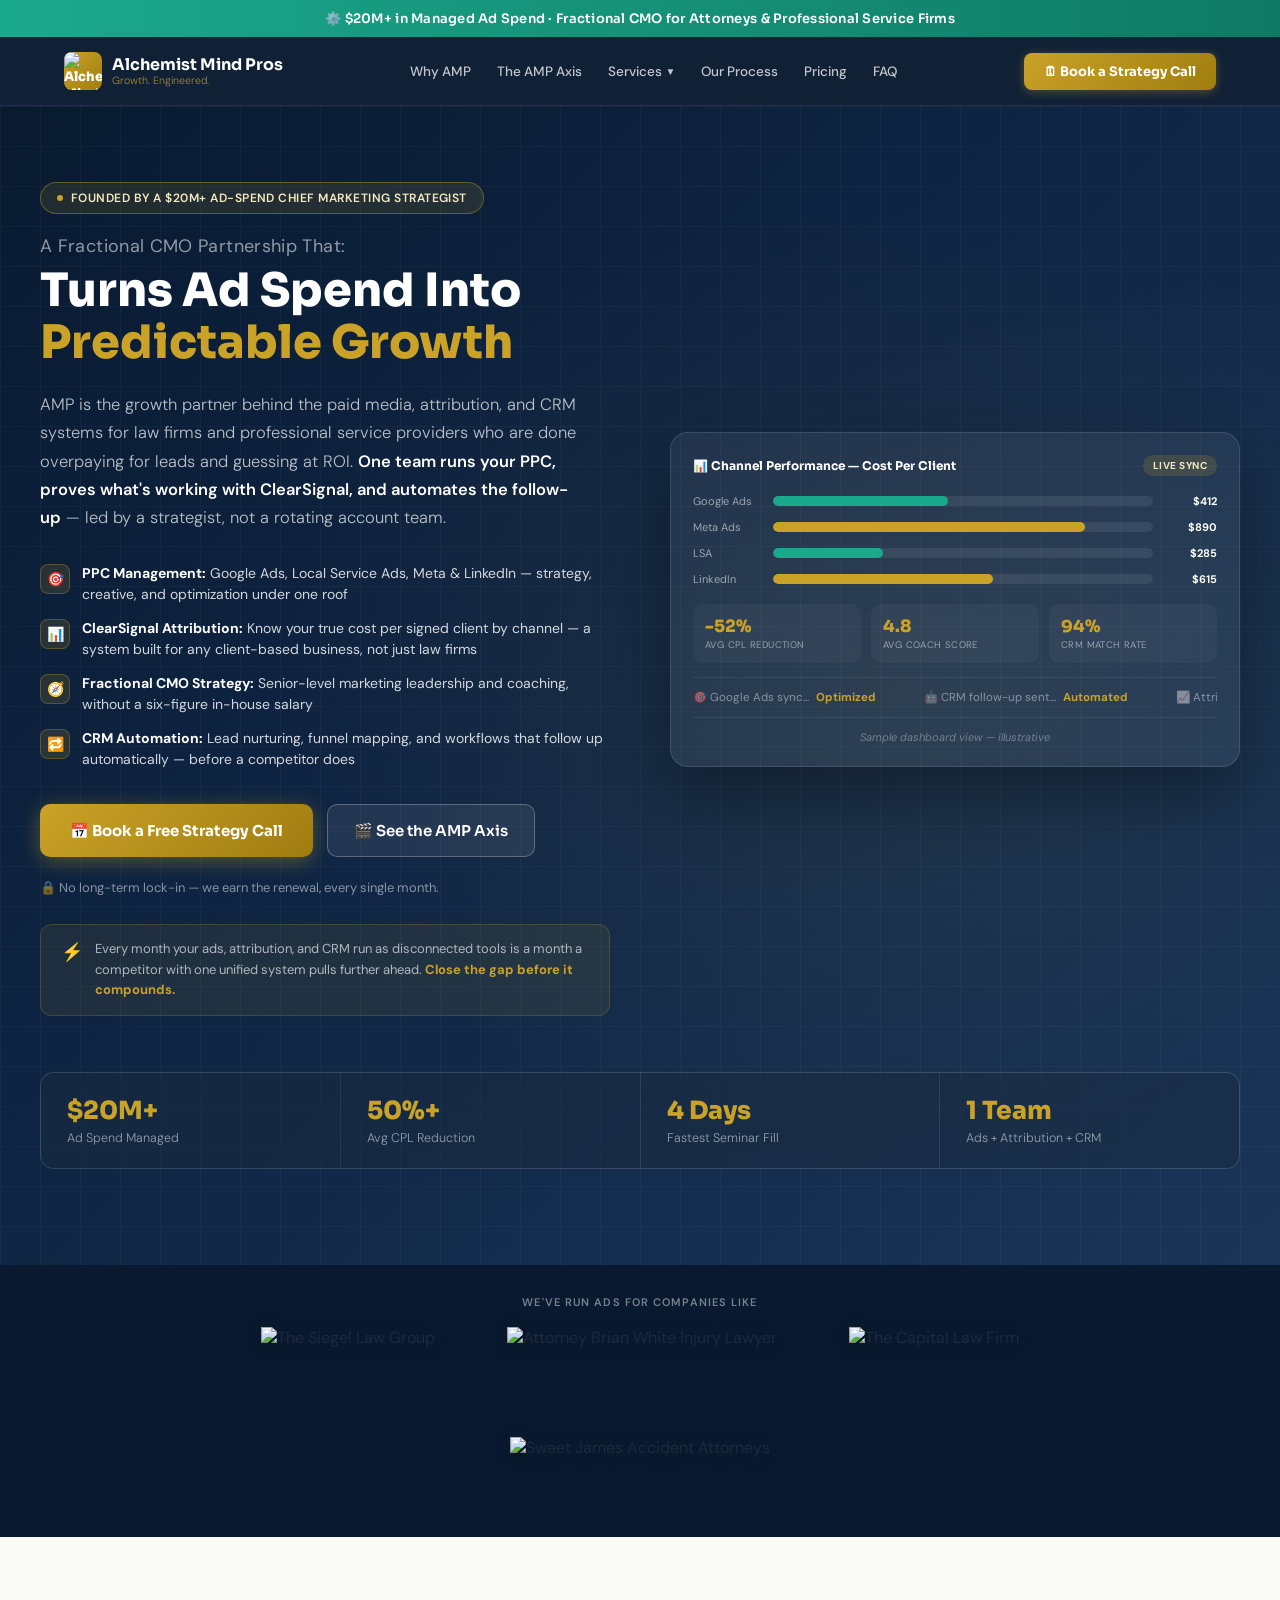
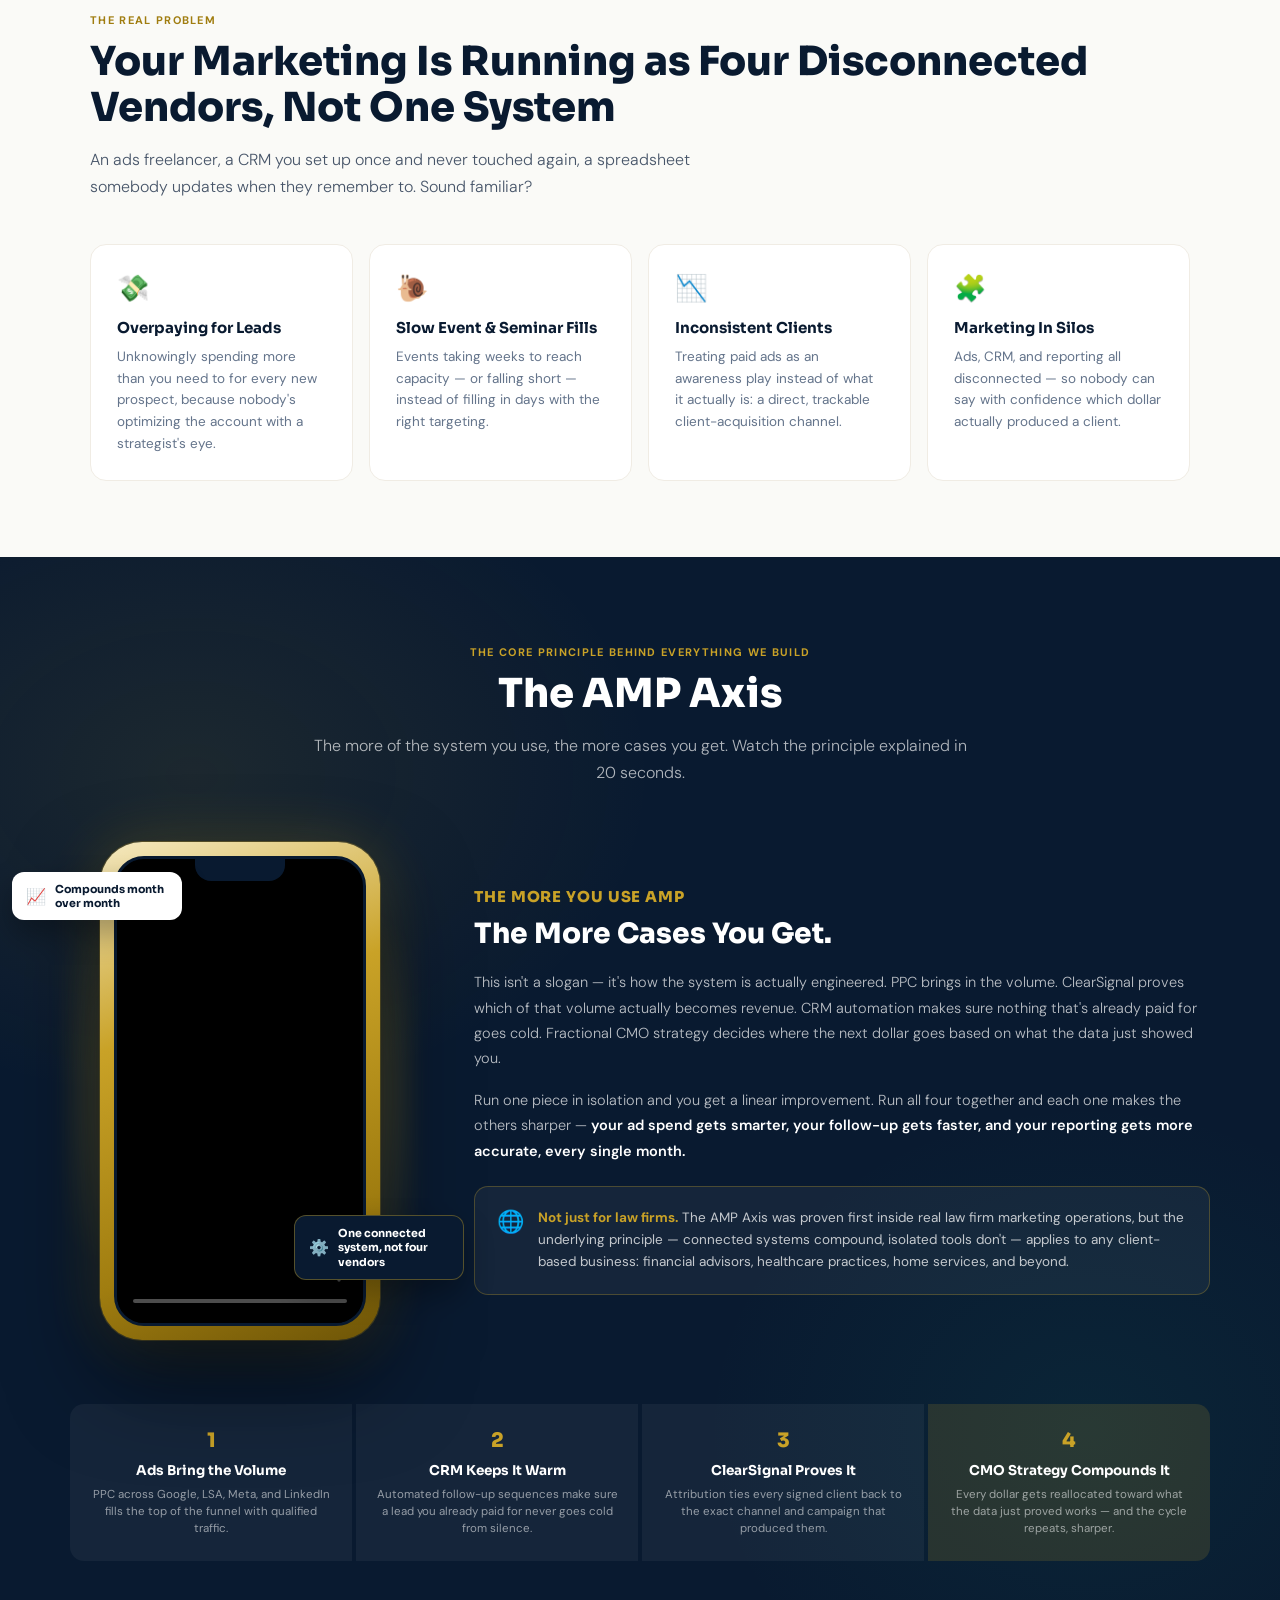
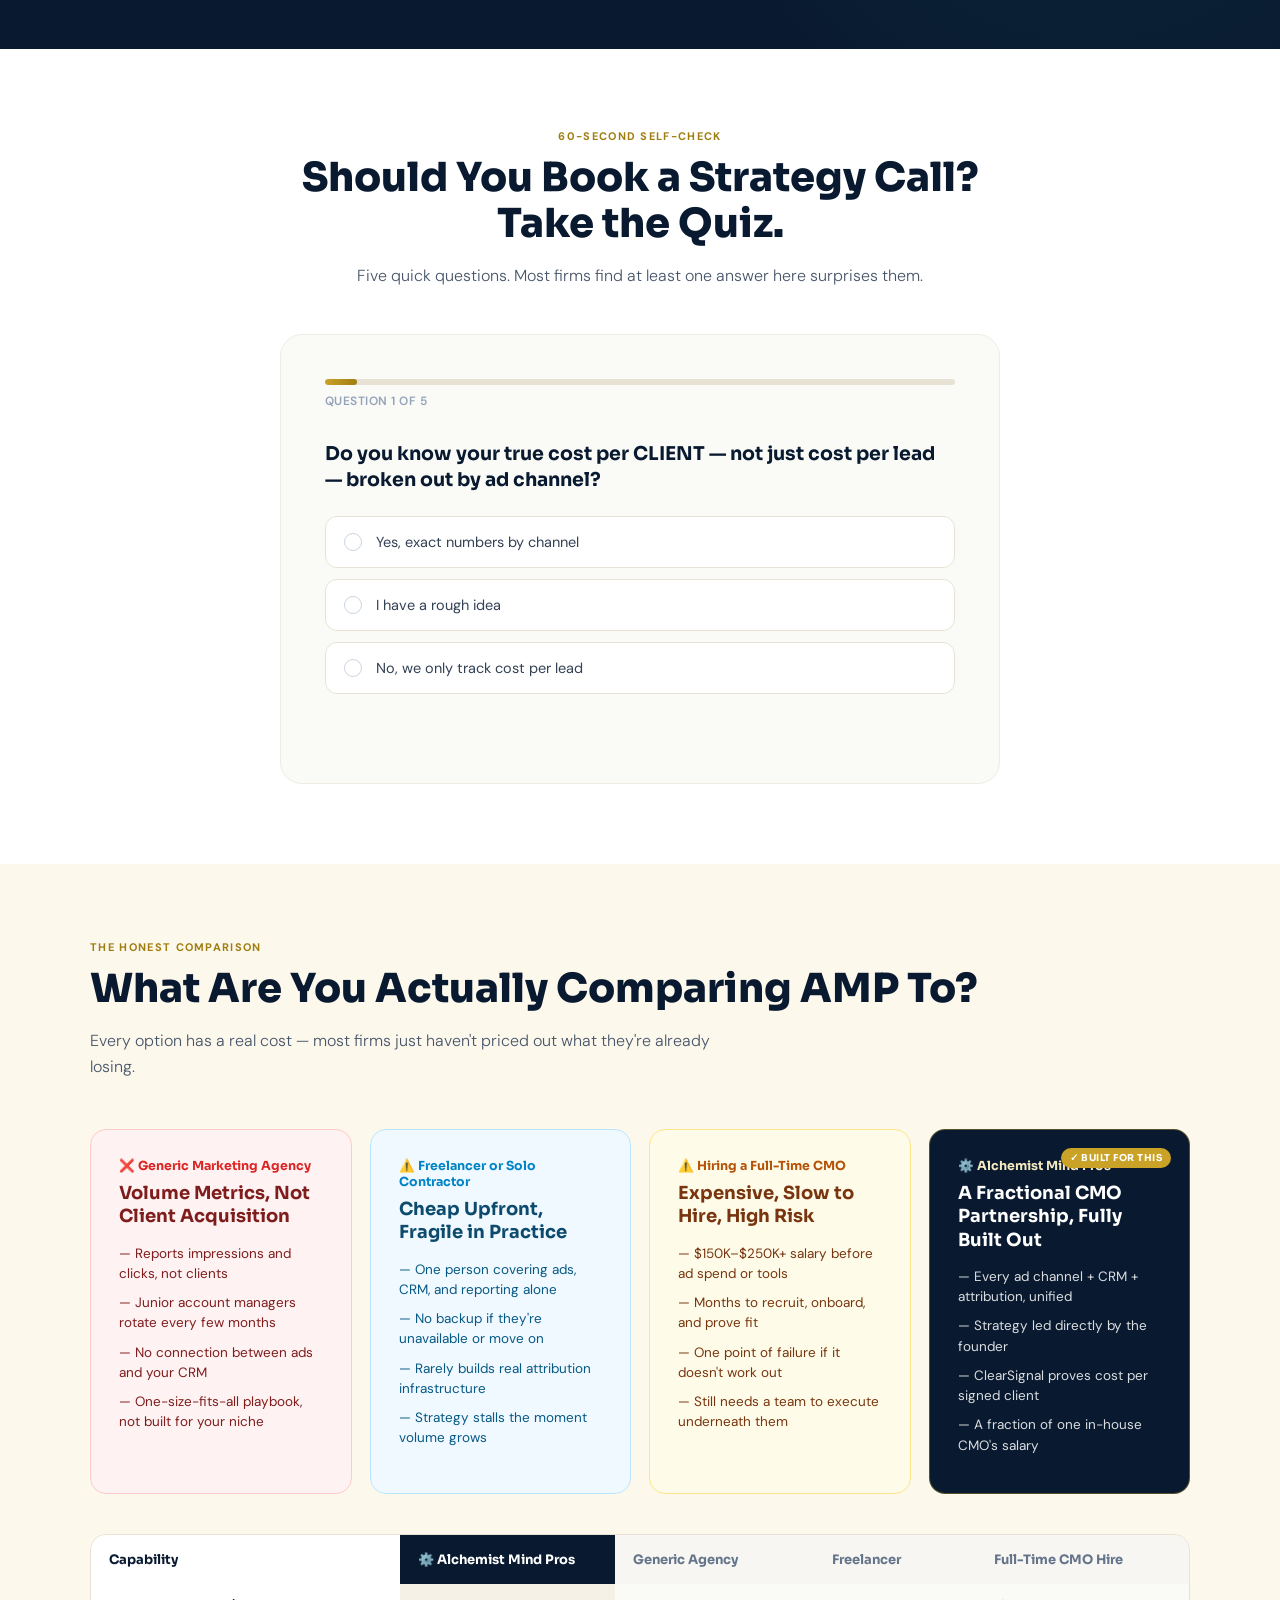
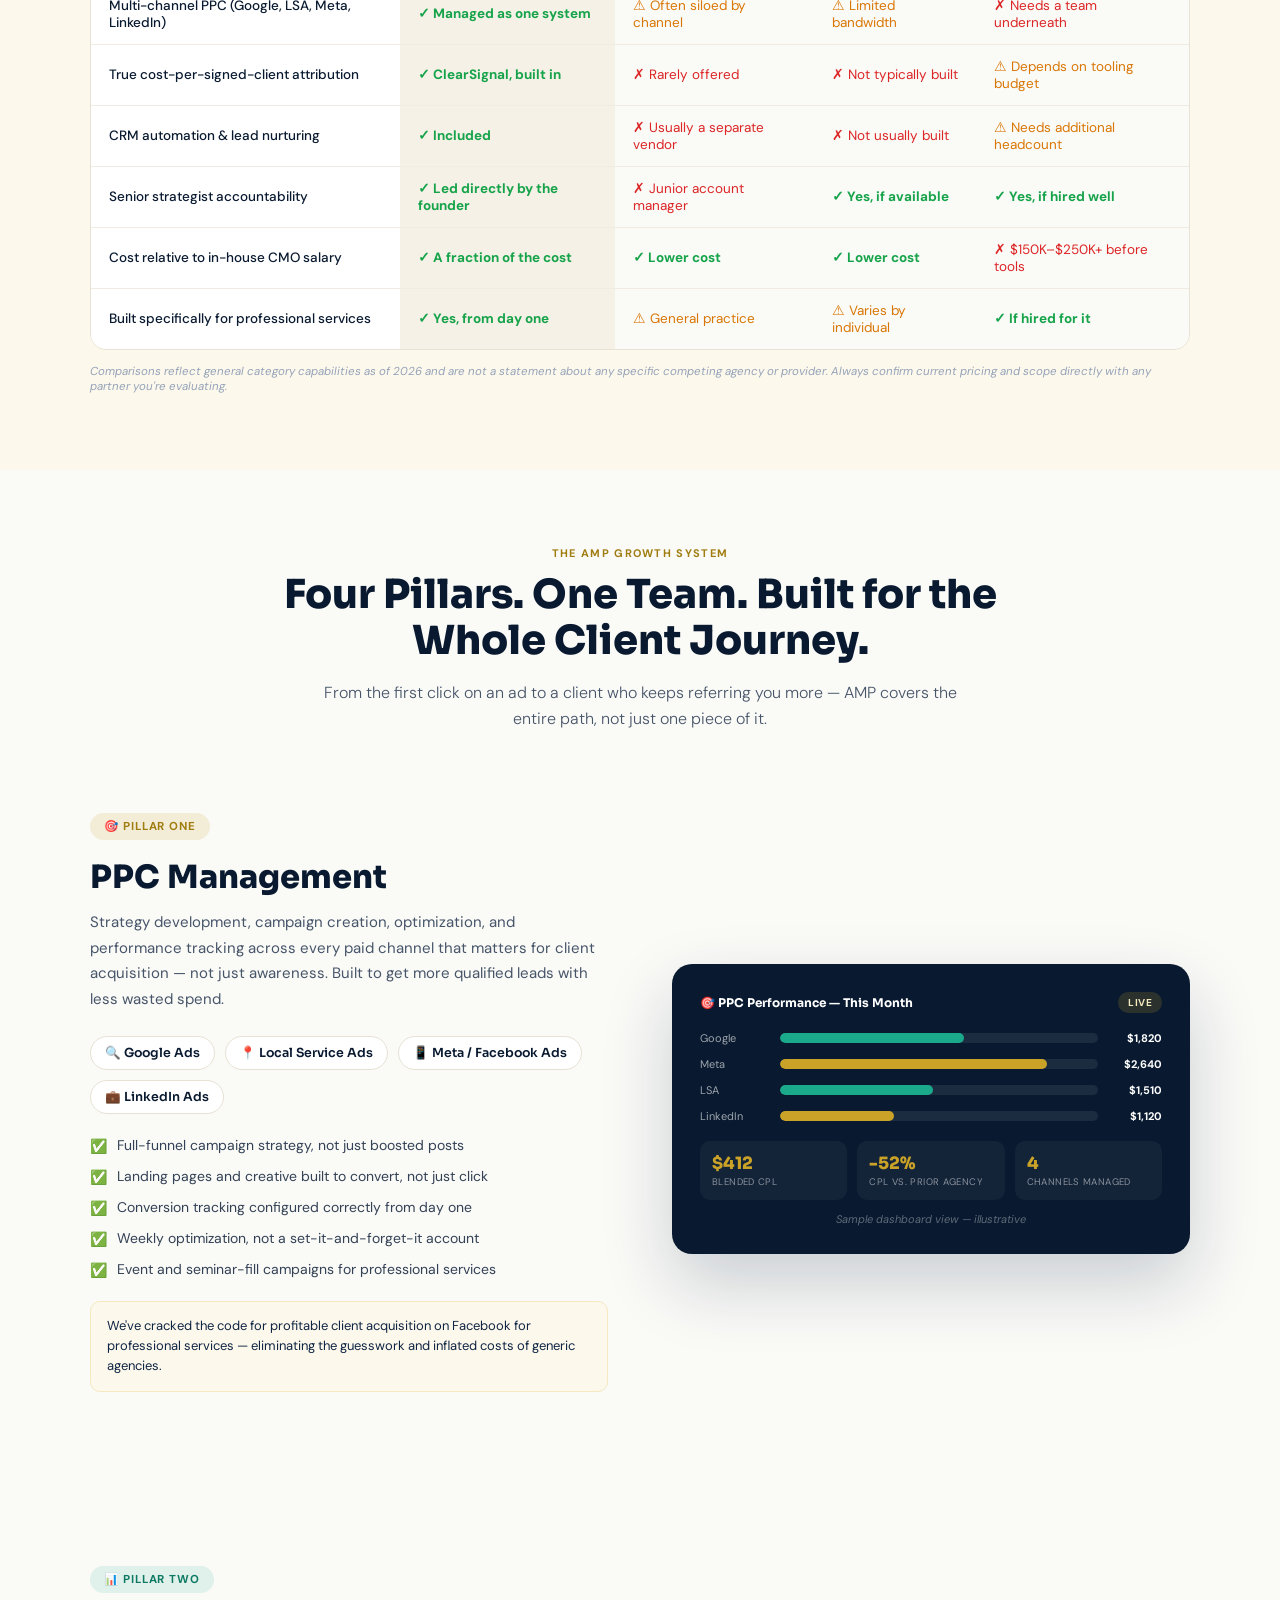
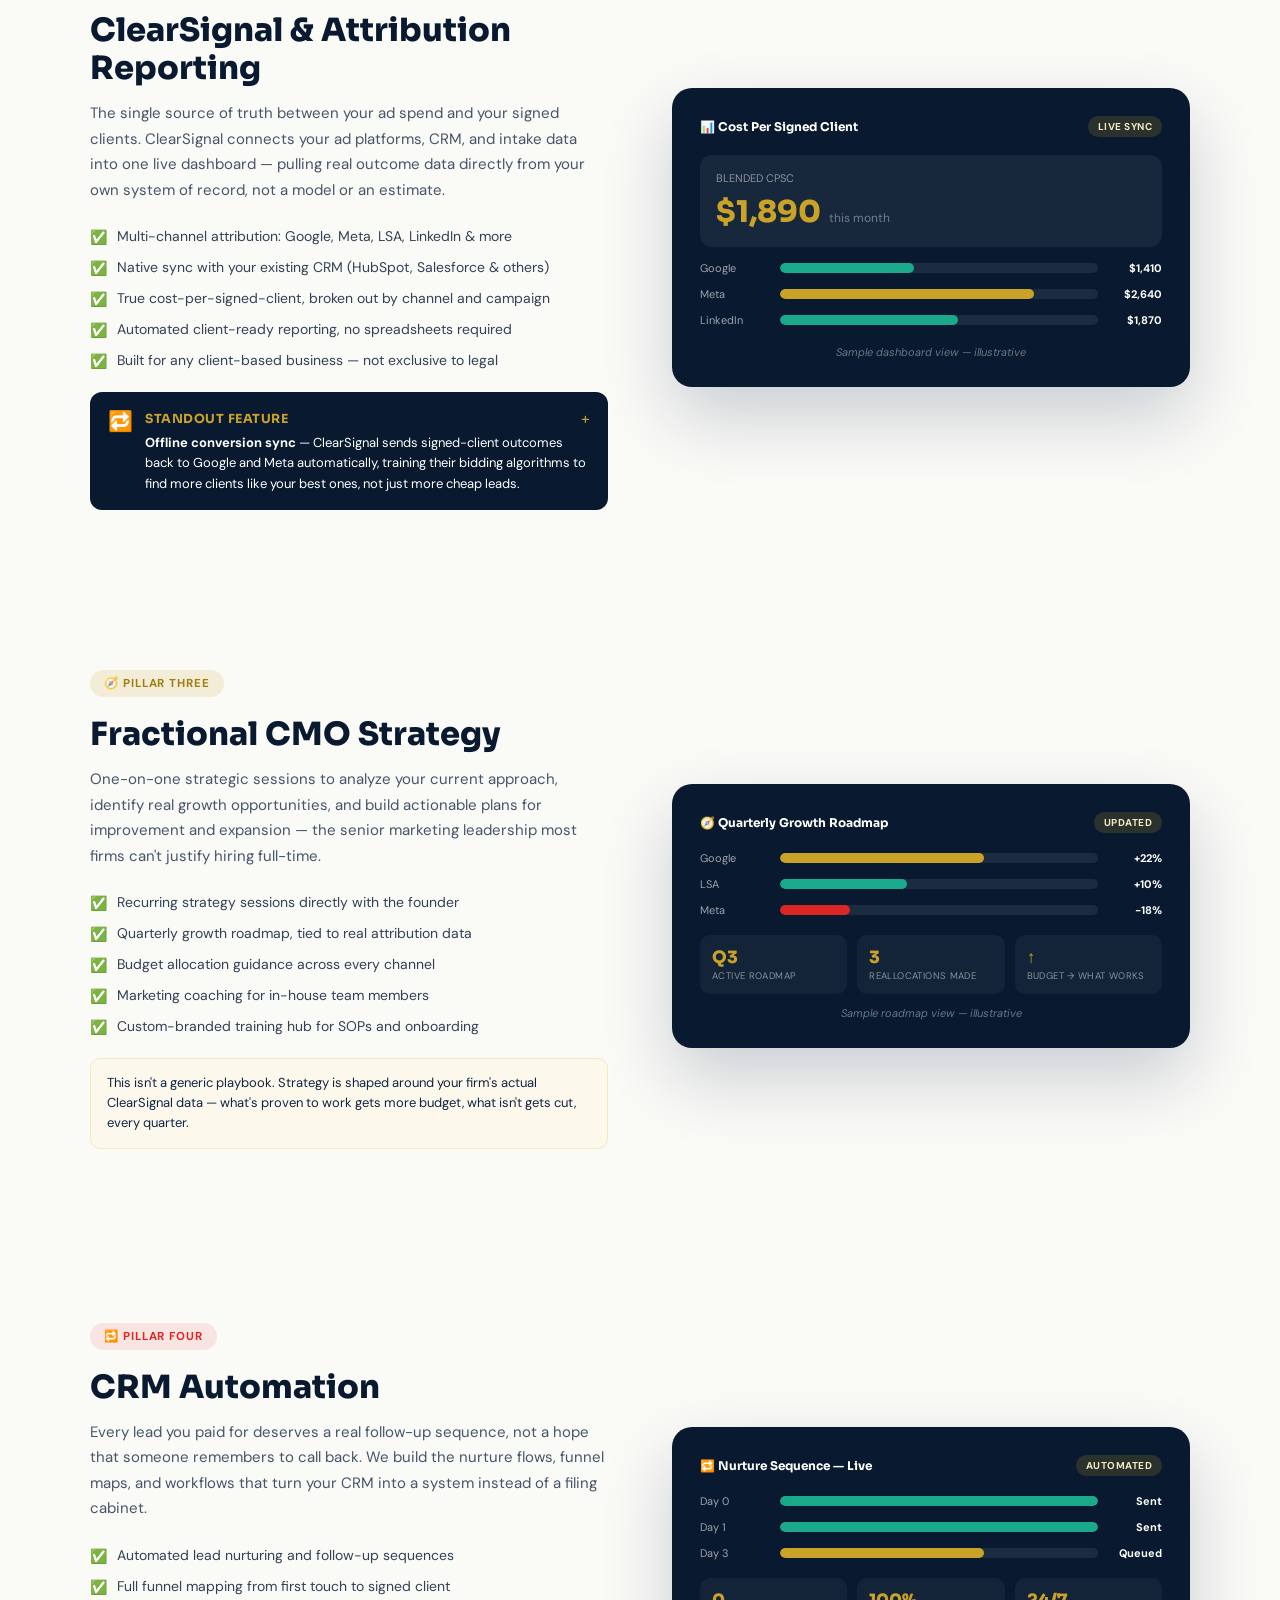
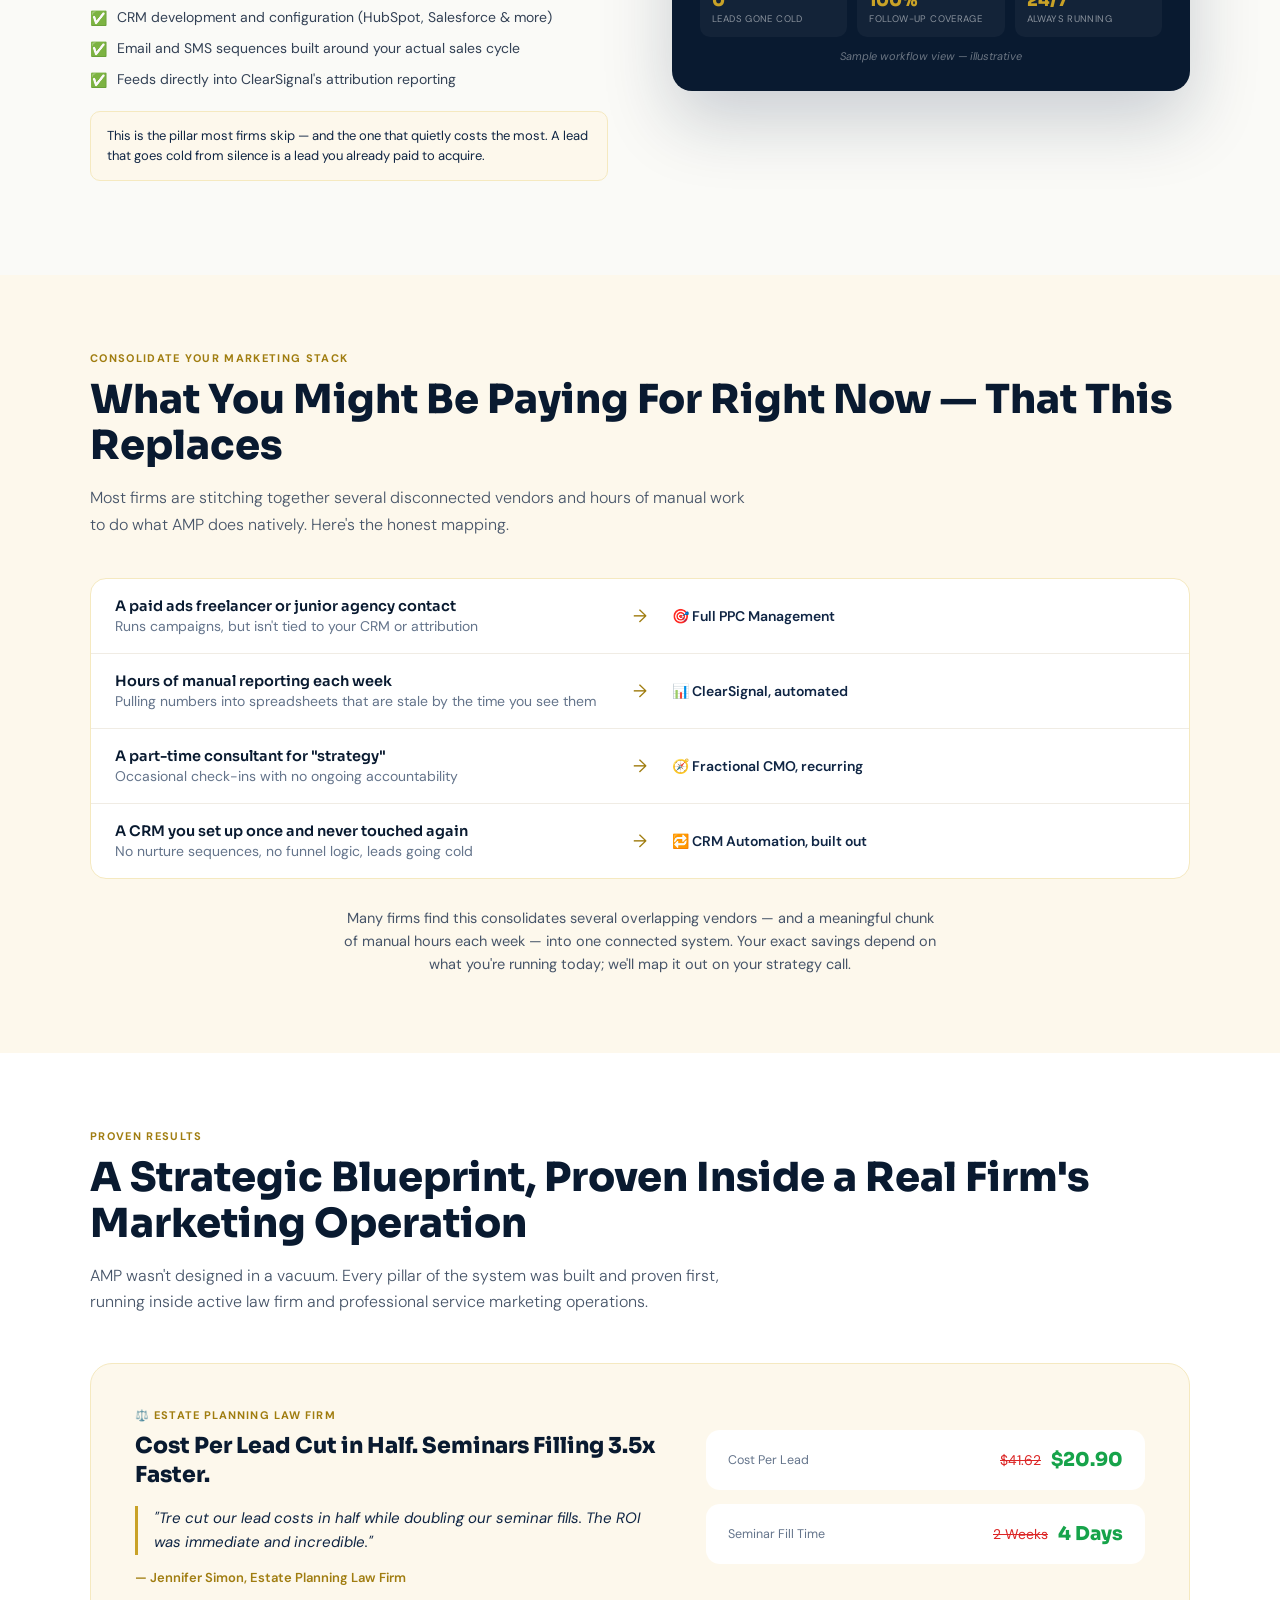
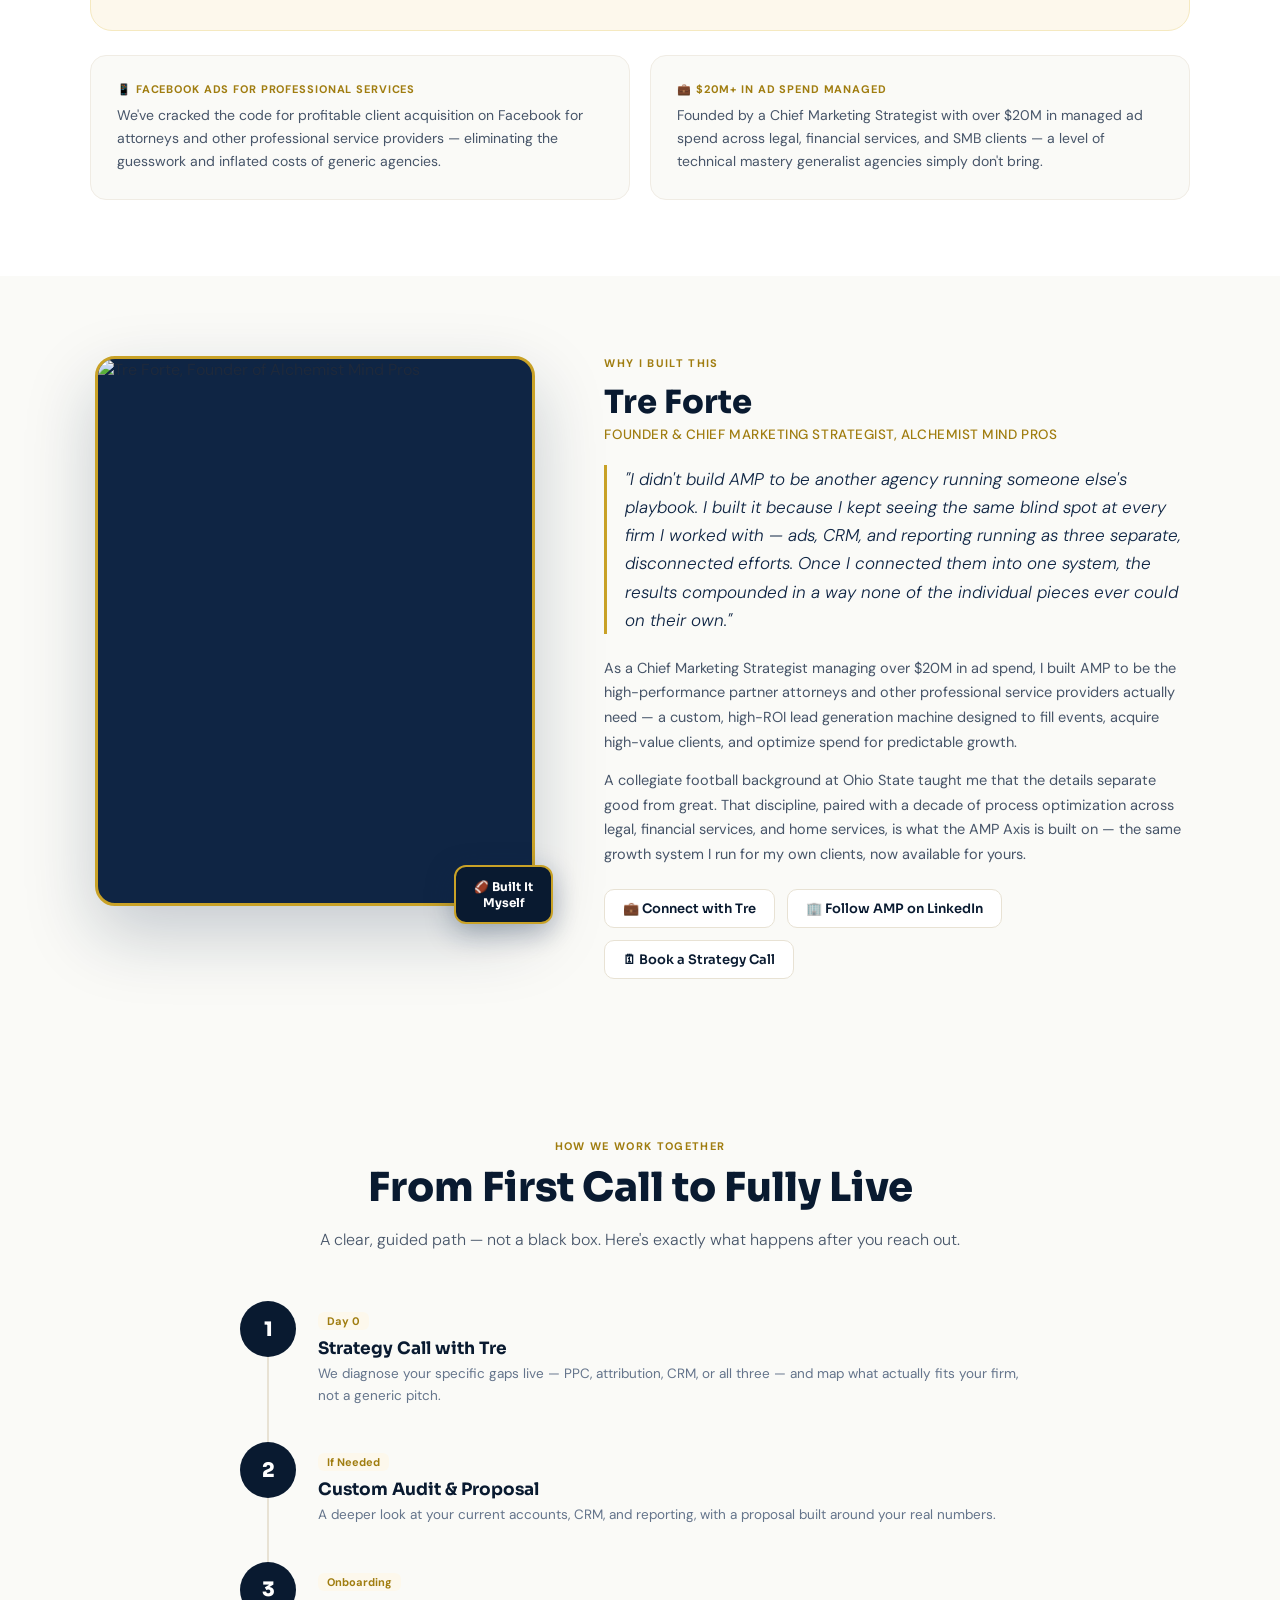
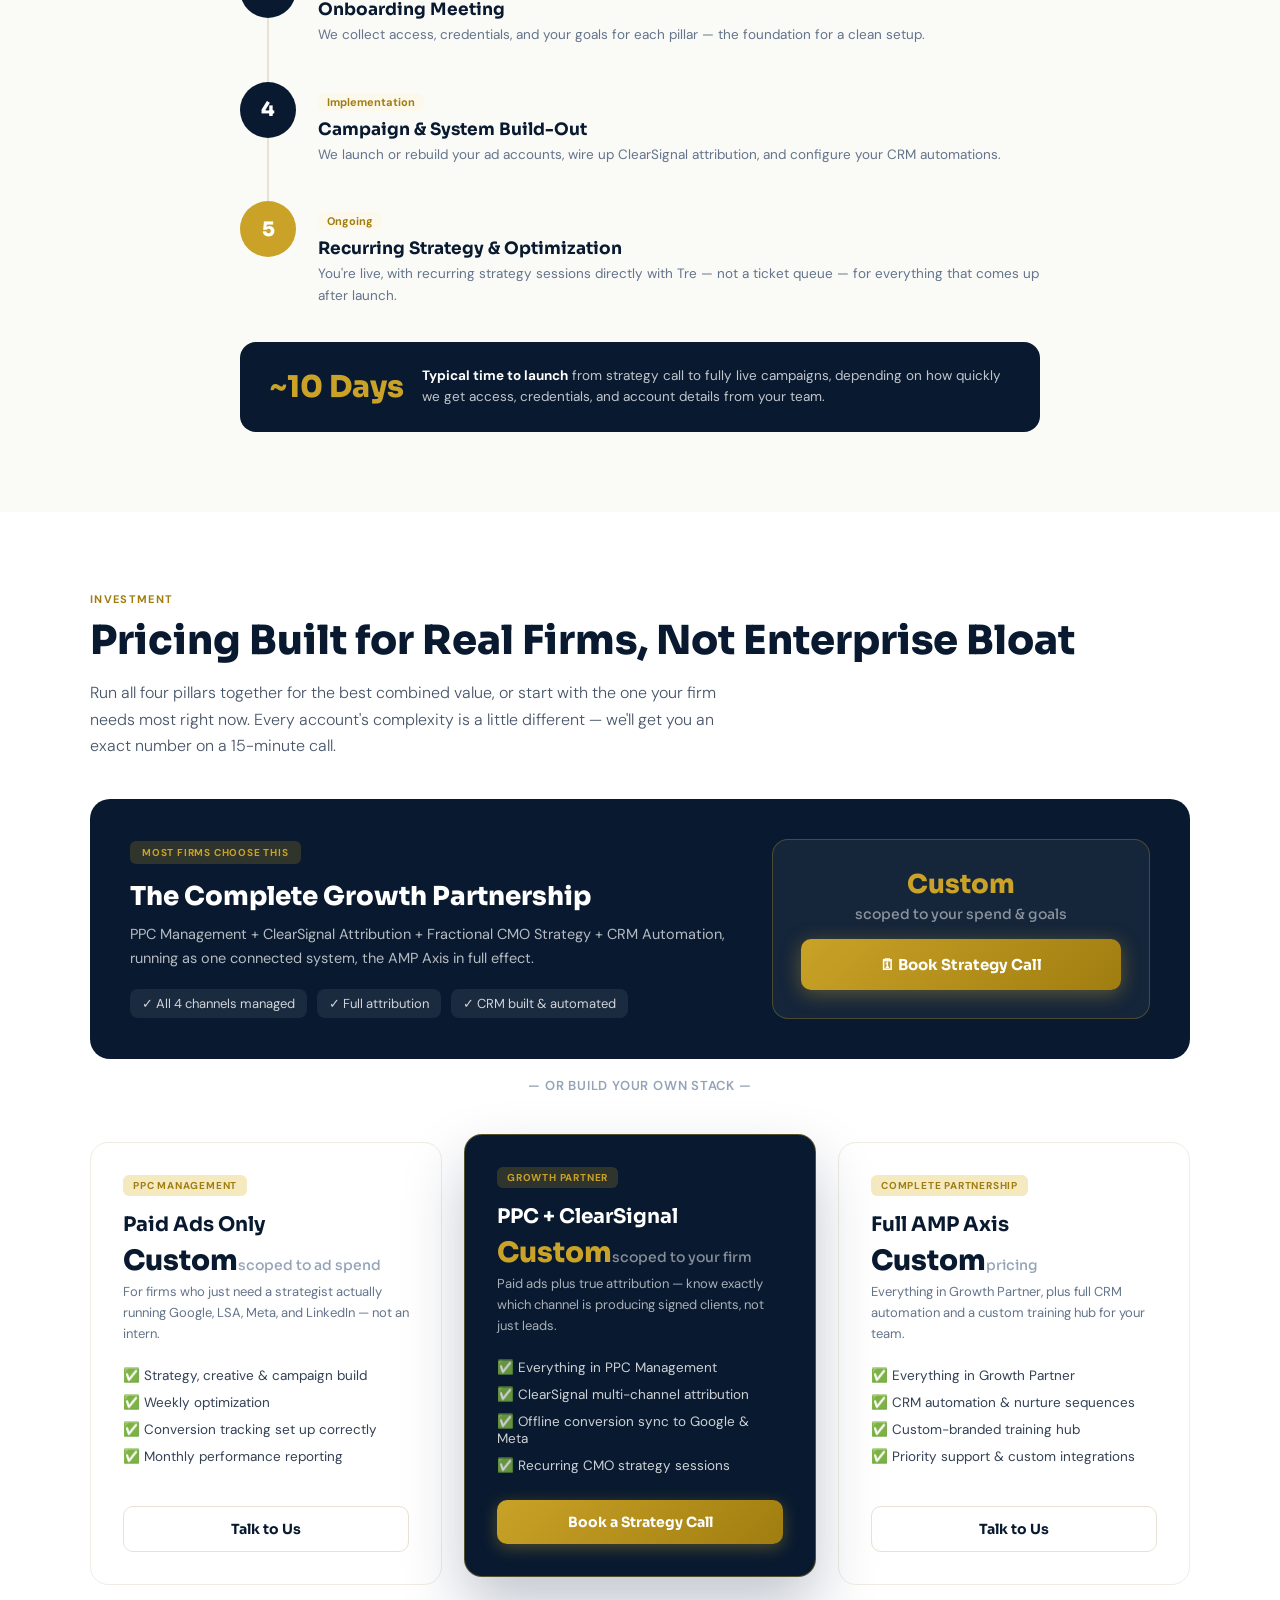
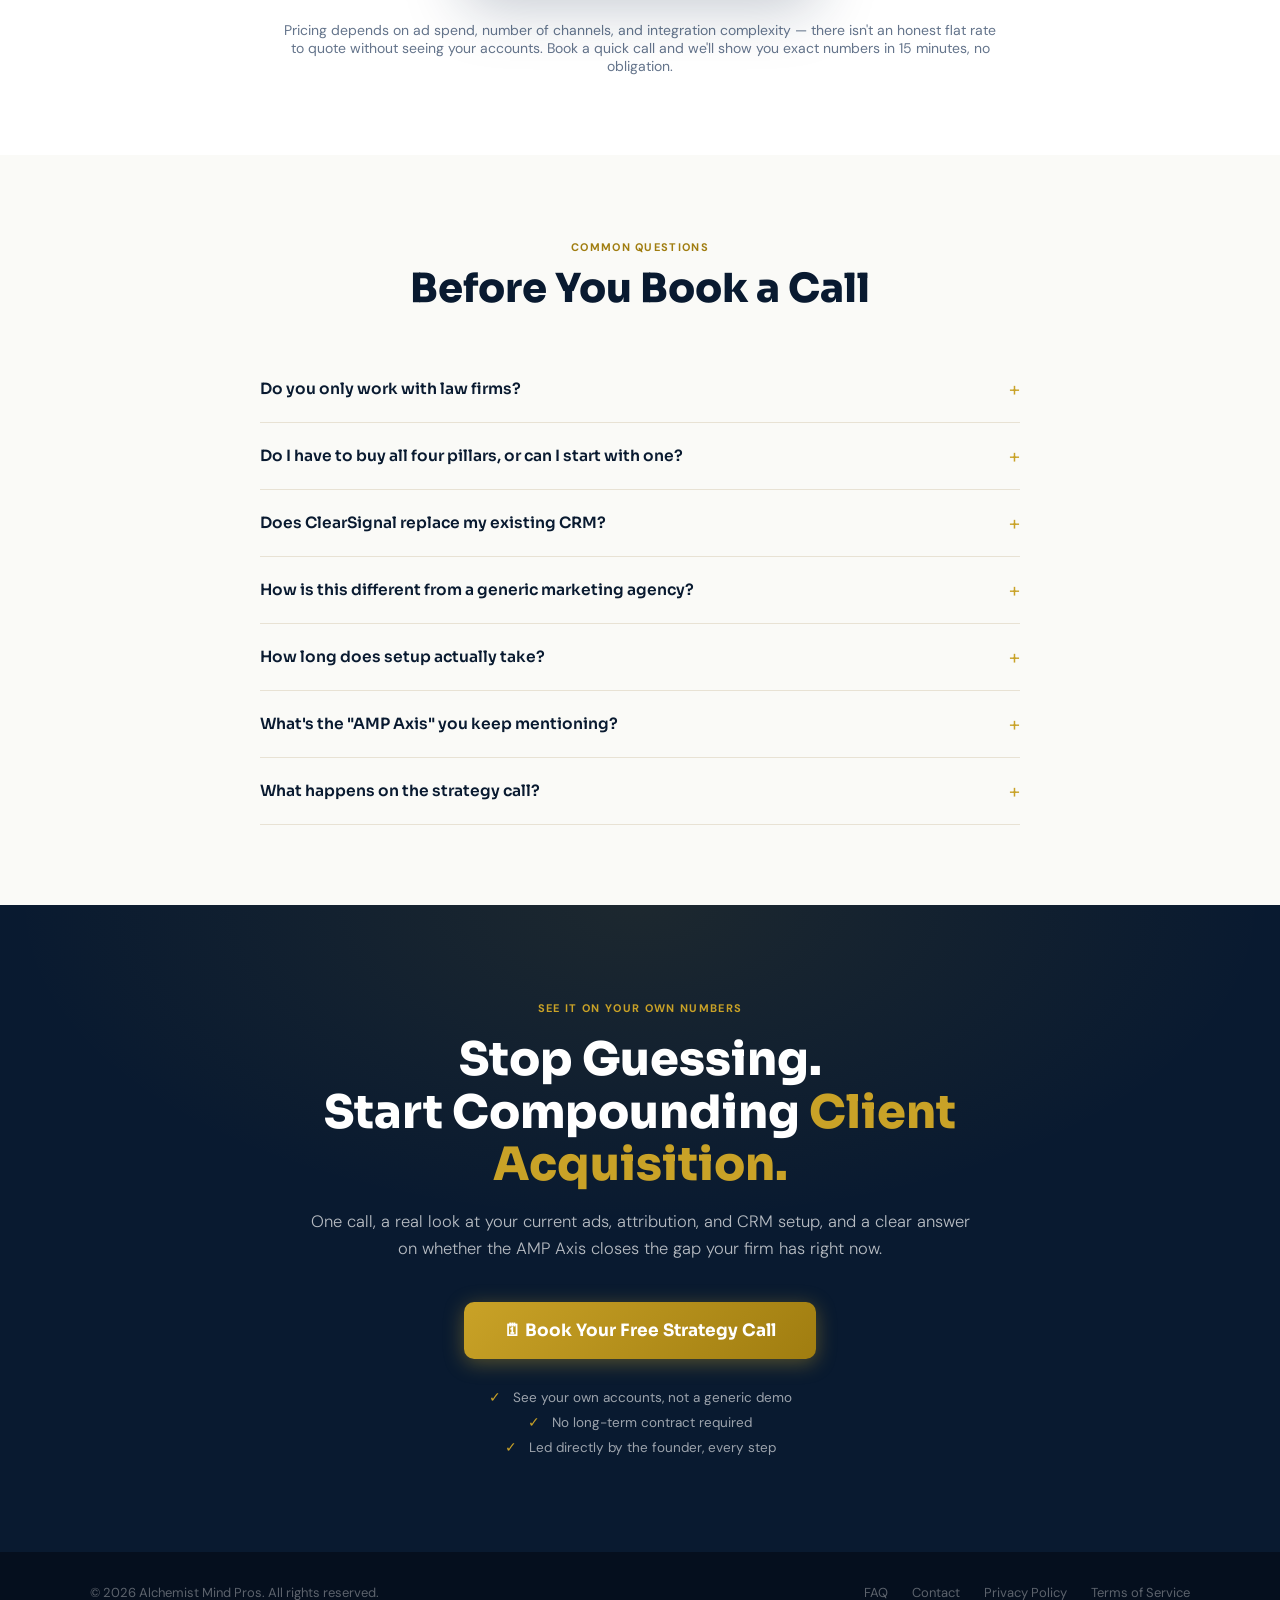
==== commit e4c7516a: "Refine client terminology and improve descriptions Updated text to clarify client references and imp" ====
--- a/growth-partner/index.html
+++ b/growth-partner/index.html
@@ -478,7 +478,7 @@
     <nav class="nav-wrap">
         <div class="nav-inner">
             <a href="#" class="nav-logo">
-                <div class="nav-logo-mark">AMP</div>
+                <img class="nav-logo-mark" src="https://media.licdn.com/dms/image/v2/D4E0BAQFbgxwkAUHD4Q/company-logo_200_200/B4EZipPrz6GoAQ-/0/1755186118265?e=1785974400&v=beta&t=ExrUsggl_-oqYqTlzvDgdrbMgB_v6gY3hgTBbtSgWQ0" alt="Alchemist Mind Pros" style="object-fit:cover;">
                 <div>
                     <div class="nav-logo-text">Alchemist Mind Pros</div>
                     <div class="nav-logo-sub">Growth. Engineered.</div>
@@ -530,7 +530,7 @@
                         </div>
                         <div class="hero-bullet">
                             <div class="hero-bullet-icon">📊</div>
-                            <div class="hero-bullet-text"><strong>ClearSignal Attribution:</strong> Know your true cost per client by channel — a system built for any client-based business, not just law firms</div>
+                            <div class="hero-bullet-text"><strong>ClearSignal Attribution:</strong> Know your true cost per signed client by channel — a system built for any client-based business, not just law firms</div>
                         </div>
                         <div class="hero-bullet">
                             <div class="hero-bullet-icon">🧭</div>
@@ -598,10 +598,12 @@
     <!-- PROOF STRIP -->
     <div class="proof-strip">
         <div class="proof-inner">
-            <p class="proof-label">Powering marketing operations for</p>
+            <p class="proof-label">We've run ads for companies like</p>
             <div class="proof-logos">
-                <div class="proof-logo-card"><img class="proof-logo-img" src="assets/TSLG%20logo%20(3).png" alt="The Siegel Law Group"></div>
-                <div class="proof-logo-card"><img class="proof-logo-img proof-logo-abw" src="assets/ABW%20updated%20logo%20(1).png" alt="Attorney Brian White Injury Lawyer"></div>
+                <div class="proof-logo-card"><img class="proof-logo-img" src="https://media.licdn.com/dms/image/v2/D4E0BAQFgJpW6KNqJmg/company-logo_200_200/B4EZlZNNhlIwAM-/0/1758138259869/the_siegel_law_group_p_a__logo?e=1785974400&v=beta&t=bbzM0k1TBaylCssFGLHo2KEA9ZVYoRXbcAbLDSCF2FI" alt="The Siegel Law Group"></div>
+                <div class="proof-logo-card"><img class="proof-logo-img" src="https://media.licdn.com/dms/image/v2/C4E0BAQHRZw0BPMJwuQ/company-logo_200_200/company-logo_200_200/0/1630569292039?e=1785974400&v=beta&t=LFE3Wh7IuWS7jGw4fWLyH4NOtI4IRuk0uEVSTuYSPXs" alt="Attorney Brian White Injury Lawyer"></div>
+                <div class="proof-logo-card"><img class="proof-logo-img" src="https://media.licdn.com/dms/image/v2/D4E0BAQEo92wAnOcgWQ/company-logo_200_200/company-logo_200_200/0/1705424377263/thecapitallawfirm_logo?e=1785974400&v=beta&t=wbkiK6hdWIQA8tc7WBMd-9oPQ2LG6U9Hbxewxz5NvdI" alt="The Capital Law Firm"></div>
+                <div class="proof-logo-card"><img class="proof-logo-img" src="https://media.licdn.com/dms/image/v2/D560BAQFS7BK1TcjcZg/company-logo_200_200/B56Zt2x.nKJcAI-/0/1767224372133/sweetjames_logo?e=1785974400&v=beta&t=GToUzpYoG4PEhENJi6umfykCofaeMkfEYuSNynRsujY" alt="Sweet James Accident Attorneys"></div>
             </div>
         </div>
     </div>
@@ -667,7 +669,7 @@
             <div class="axis-steps">
                 <div class="axis-step"><div class="axis-step-num">1</div><div class="axis-step-title">Ads Bring the Volume</div><div class="axis-step-text">PPC across Google, LSA, Meta, and LinkedIn fills the top of the funnel with qualified traffic.</div></div>
                 <div class="axis-step"><div class="axis-step-num">2</div><div class="axis-step-title">CRM Keeps It Warm</div><div class="axis-step-text">Automated follow-up sequences make sure a lead you already paid for never goes cold from silence.</div></div>
-                <div class="axis-step"><div class="axis-step-num">3</div><div class="axis-step-title">ClearSignal Proves It</div><div class="axis-step-text">Attribution ties every client back to the exact channel and campaign that produced them.</div></div>
+                <div class="axis-step"><div class="axis-step-num">3</div><div class="axis-step-title">ClearSignal Proves It</div><div class="axis-step-text">Attribution ties every signed client back to the exact channel and campaign that produced them.</div></div>
                 <div class="axis-step"><div class="axis-step-num">4</div><div class="axis-step-title">CMO Strategy Compounds It</div><div class="axis-step-text">Every dollar gets reallocated toward what the data just proved works — and the cycle repeats, sharper.</div></div>
             </div>
         </div>
@@ -754,7 +756,7 @@
                 <div class="pos-card crm">
                     <div class="pos-card-label">❌ Generic Marketing Agency</div>
                     <div class="pos-card-title">Volume Metrics, Not Client Acquisition</div>
-                    <div class="pos-item">— Reports impressions and clicks, not signed clients</div>
+                    <div class="pos-item">— Reports impressions and clicks, not clients</div>
                     <div class="pos-item">— Junior account managers rotate every few months</div>
                     <div class="pos-item">— No connection between ads and your CRM</div>
                     <div class="pos-item">— One-size-fits-all playbook, not built for your niche</div>
@@ -1201,7 +1203,7 @@
             </details>
             <details class="faq-item">
                 <summary><span class="faq-q">How is this different from a generic marketing agency?</span><span class="faq-chevron">+</span></summary>
-                <div class="faq-a">Most agencies report on impressions and clicks. AMP is built to report on — and optimize toward — signed clients, using attribution data pulled directly from your own CRM. Strategy is also led directly by the founder, not handed off to a junior account manager.</div>
+                <div class="faq-a">Most agencies report on impressions and clicks. AMP is built to report on — and optimize toward — paying clients, using attribution data pulled directly from your own CRM. Strategy is also led directly by the founder, not handed off to a junior account manager.</div>
             </details>
             <details class="faq-item">
                 <summary><span class="faq-q">How long does setup actually take?</span><span class="faq-chevron">+</span></summary>
@@ -1291,7 +1293,7 @@
 
       /* ---------- Rotating hero H1 ---------- */
       const rotatingPhrases = [
-        'Signed Clients',
+        'Paying Clients',
         'Predictable Growth',
         'Filled Seminars',
         'Real ROI, Not Vanity Metrics',
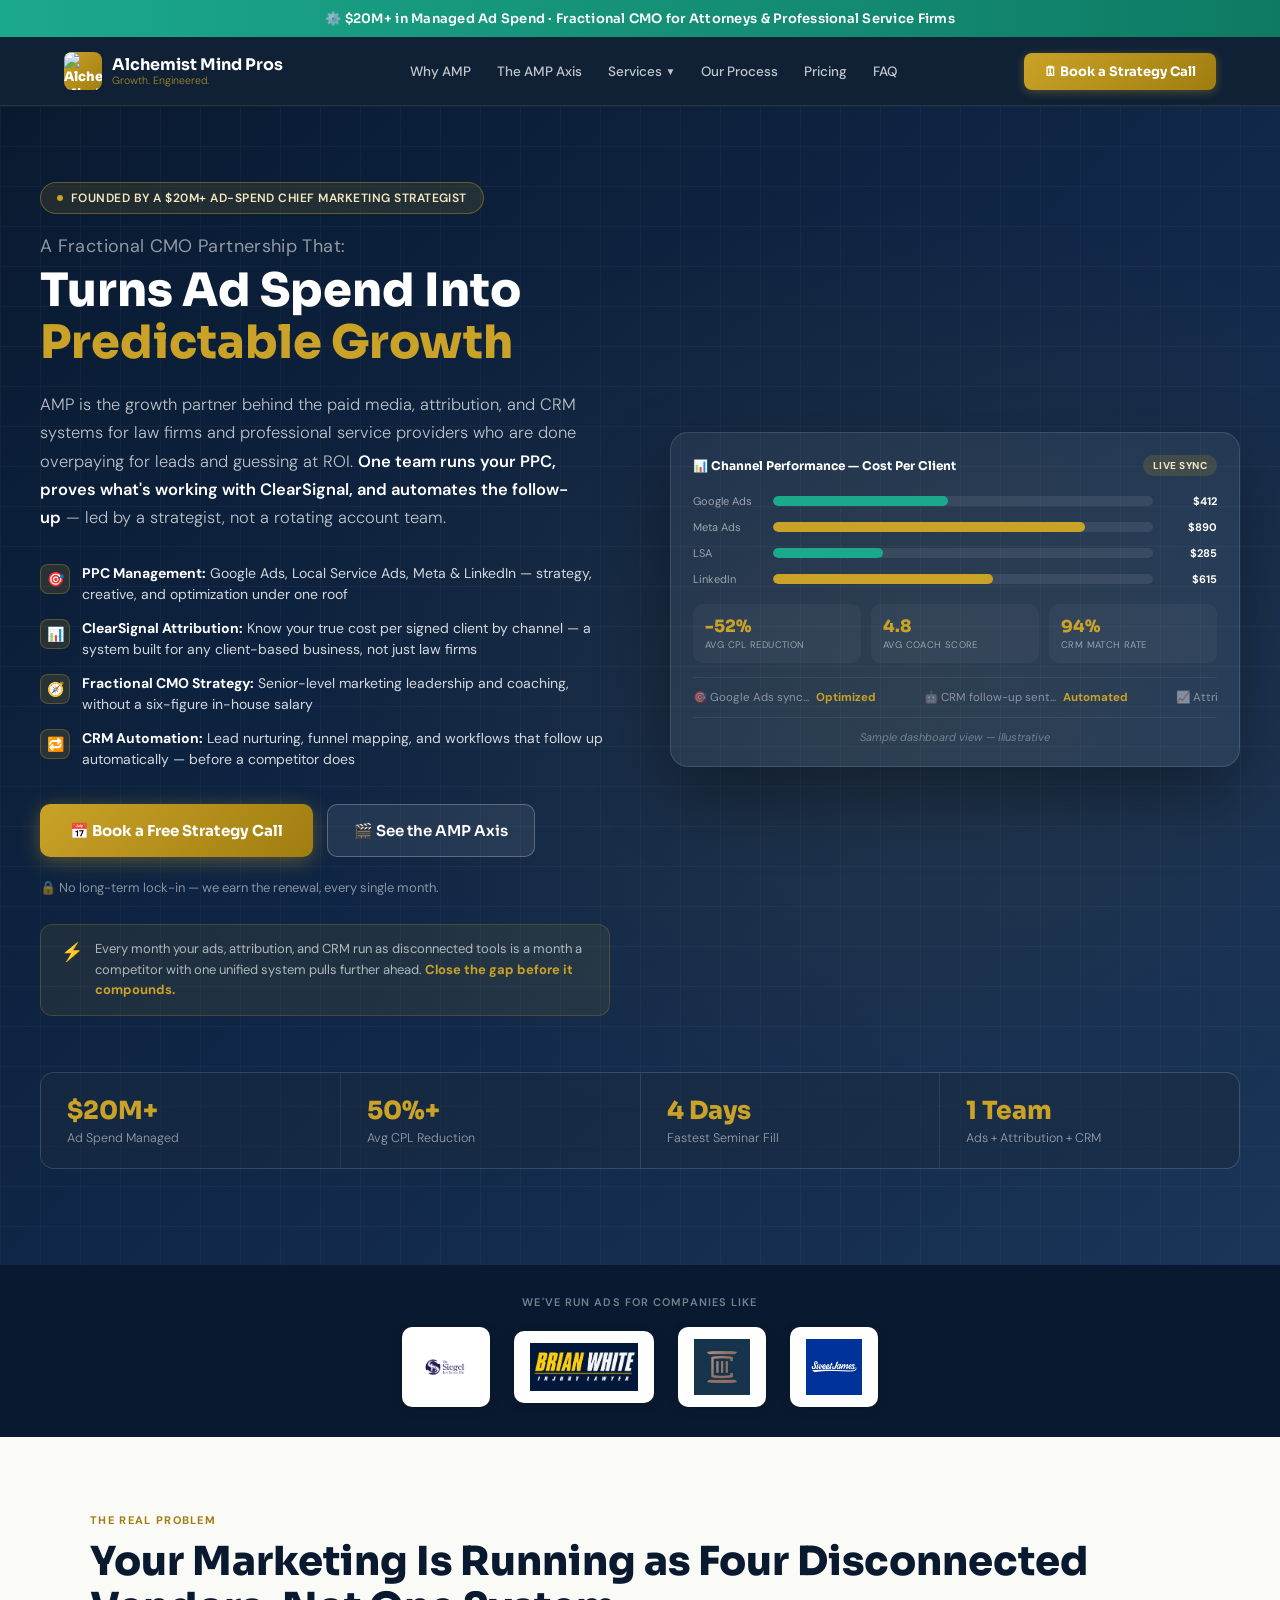
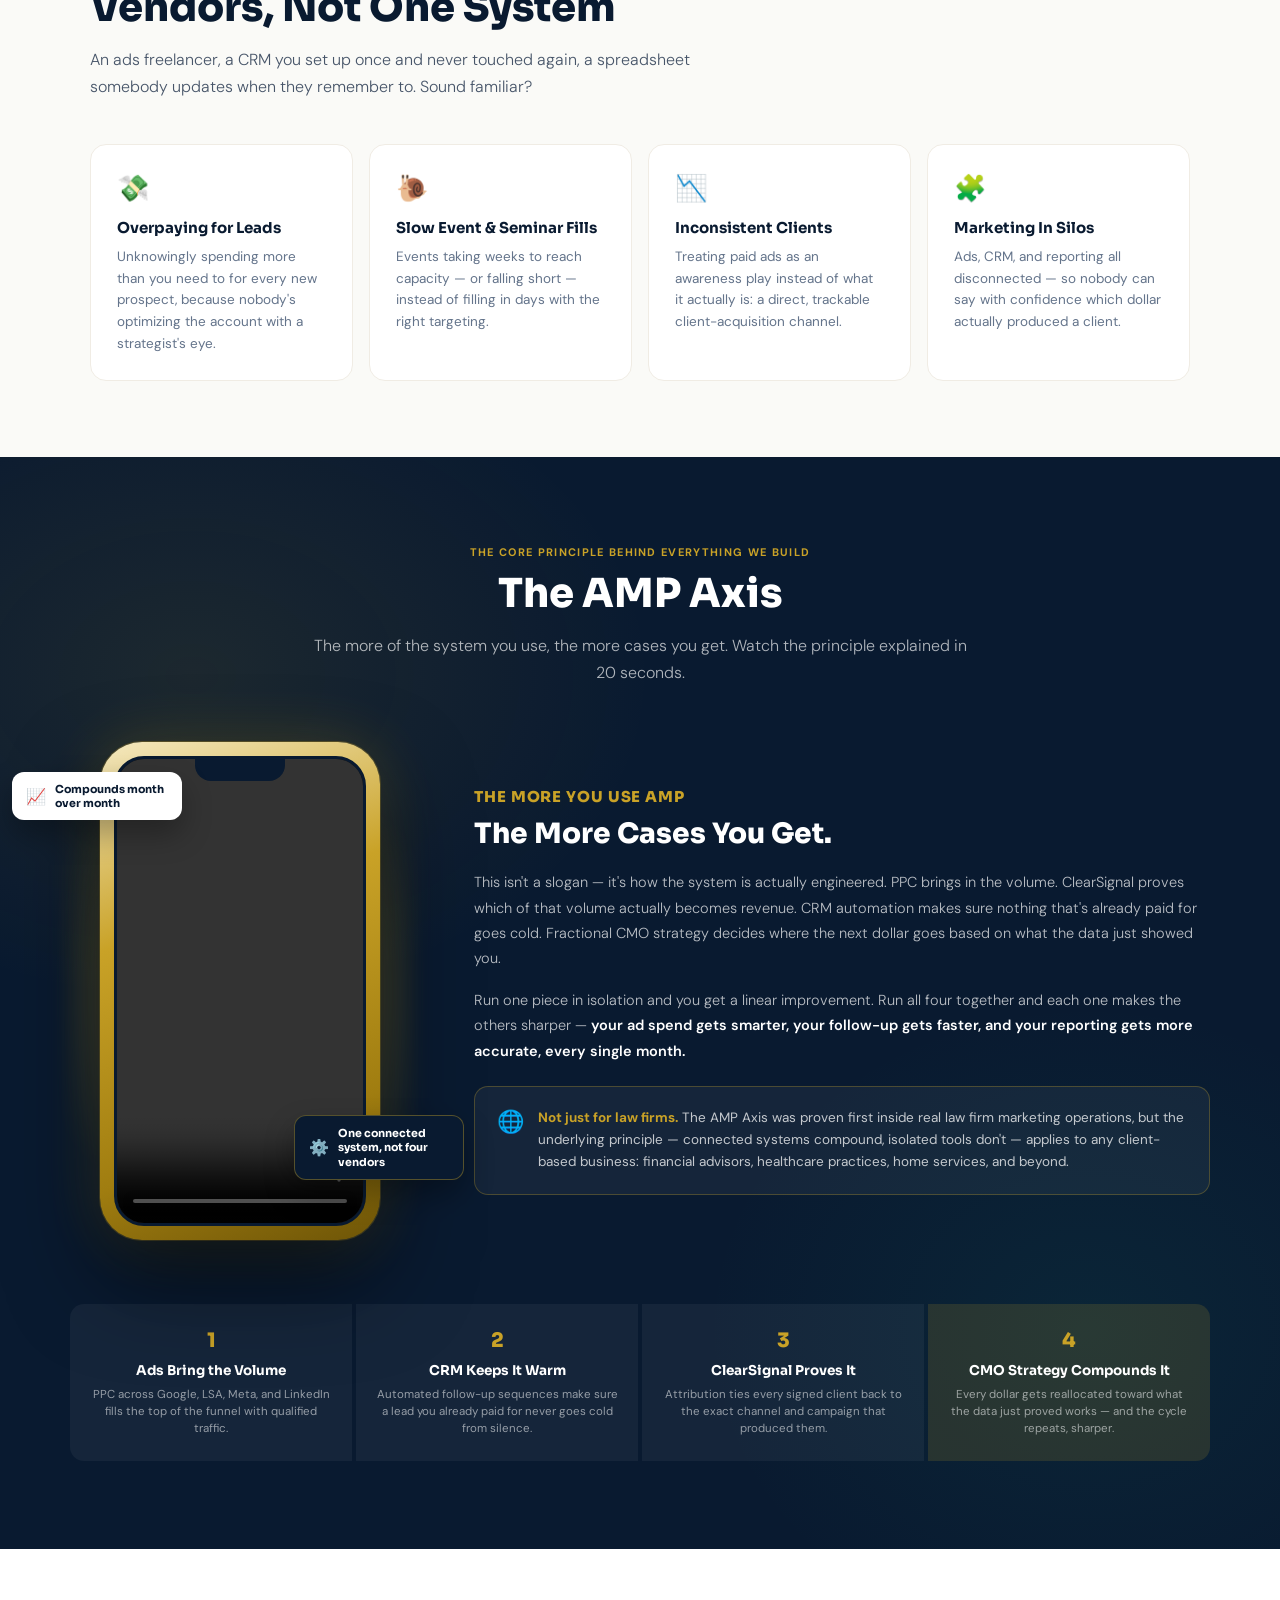
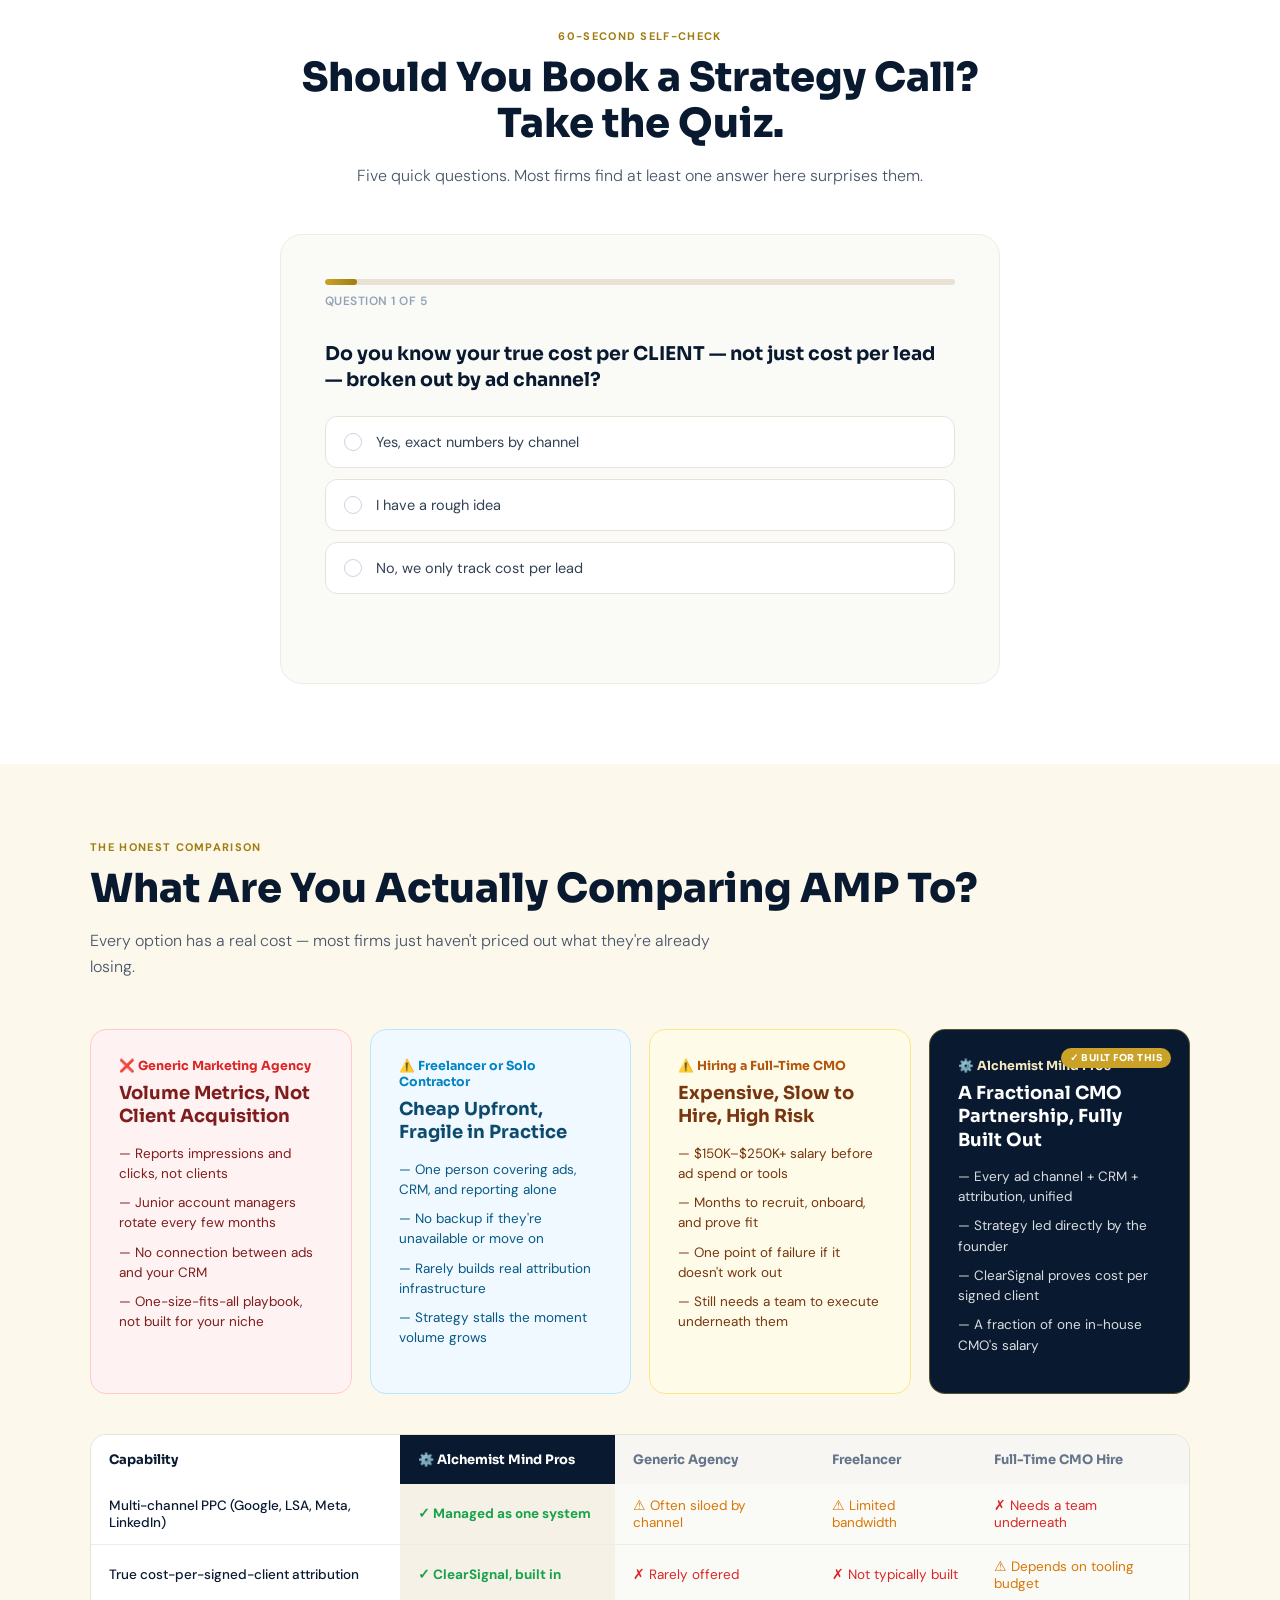
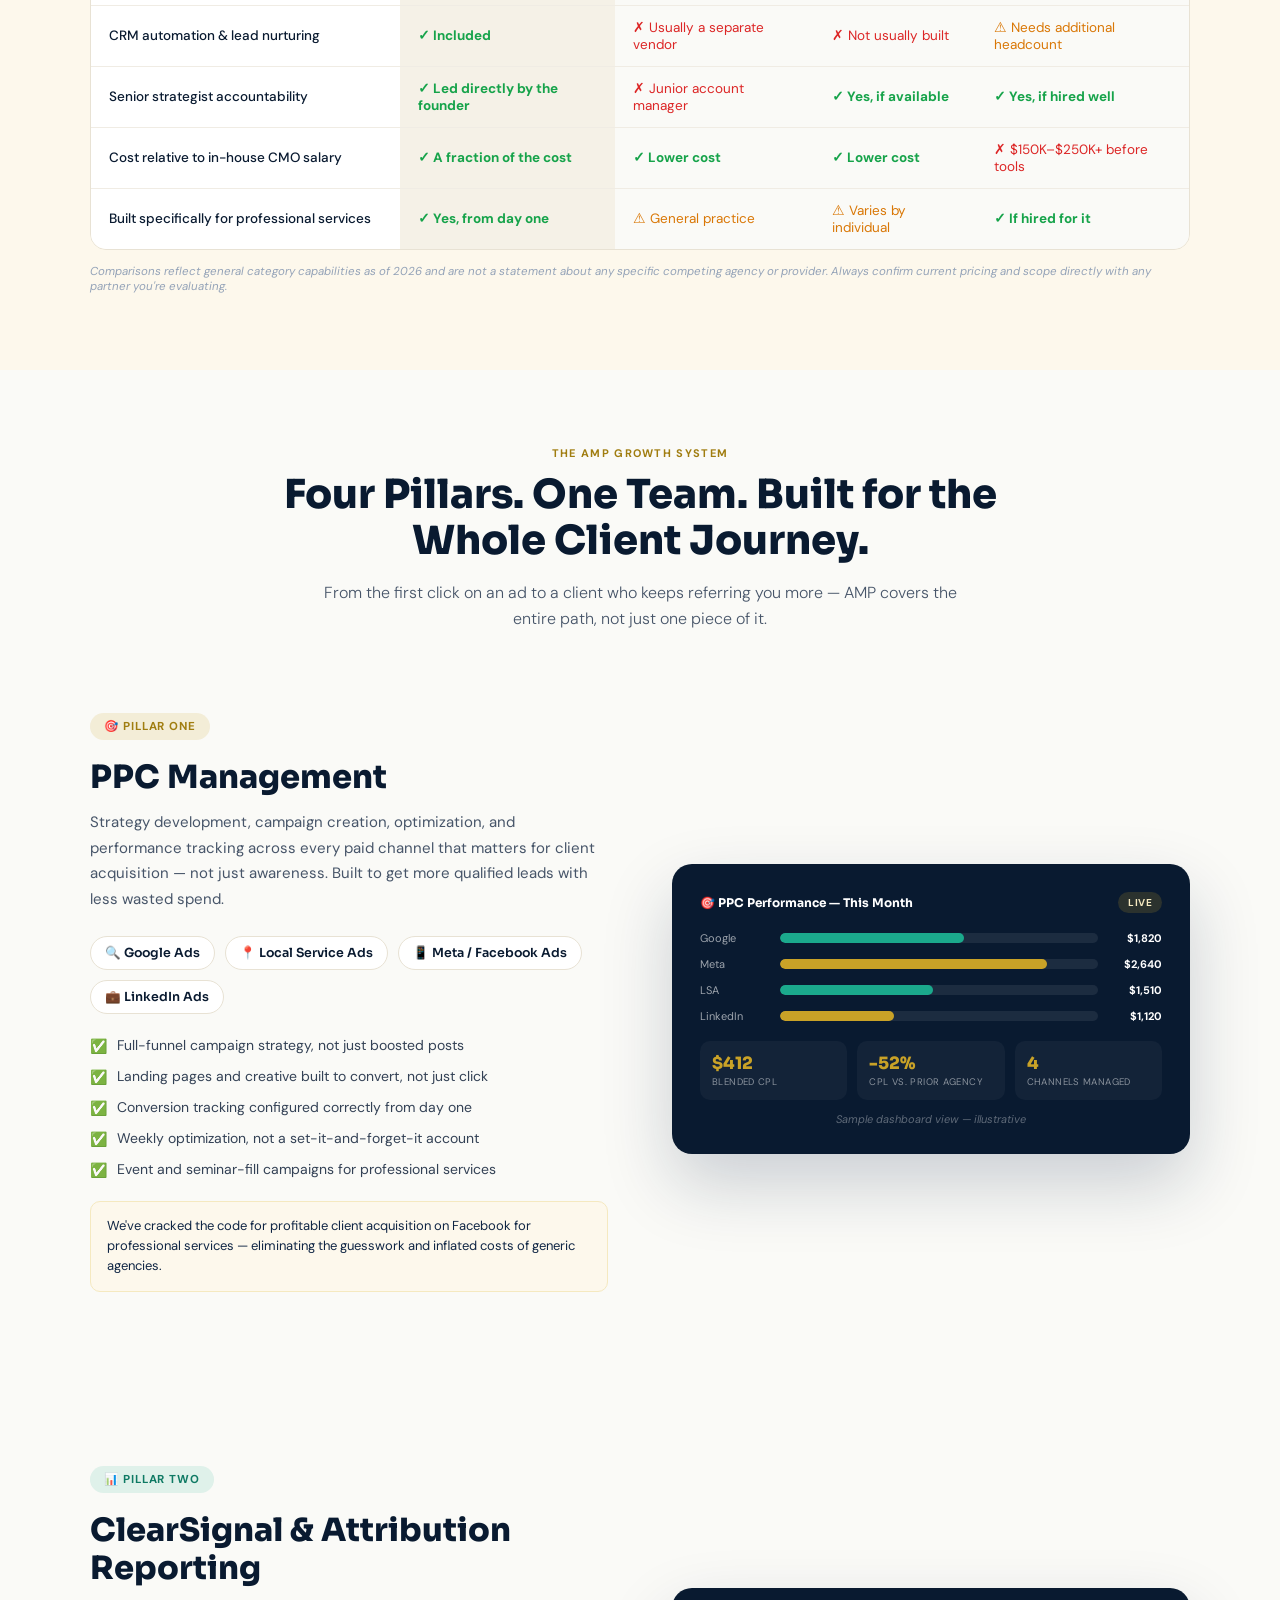
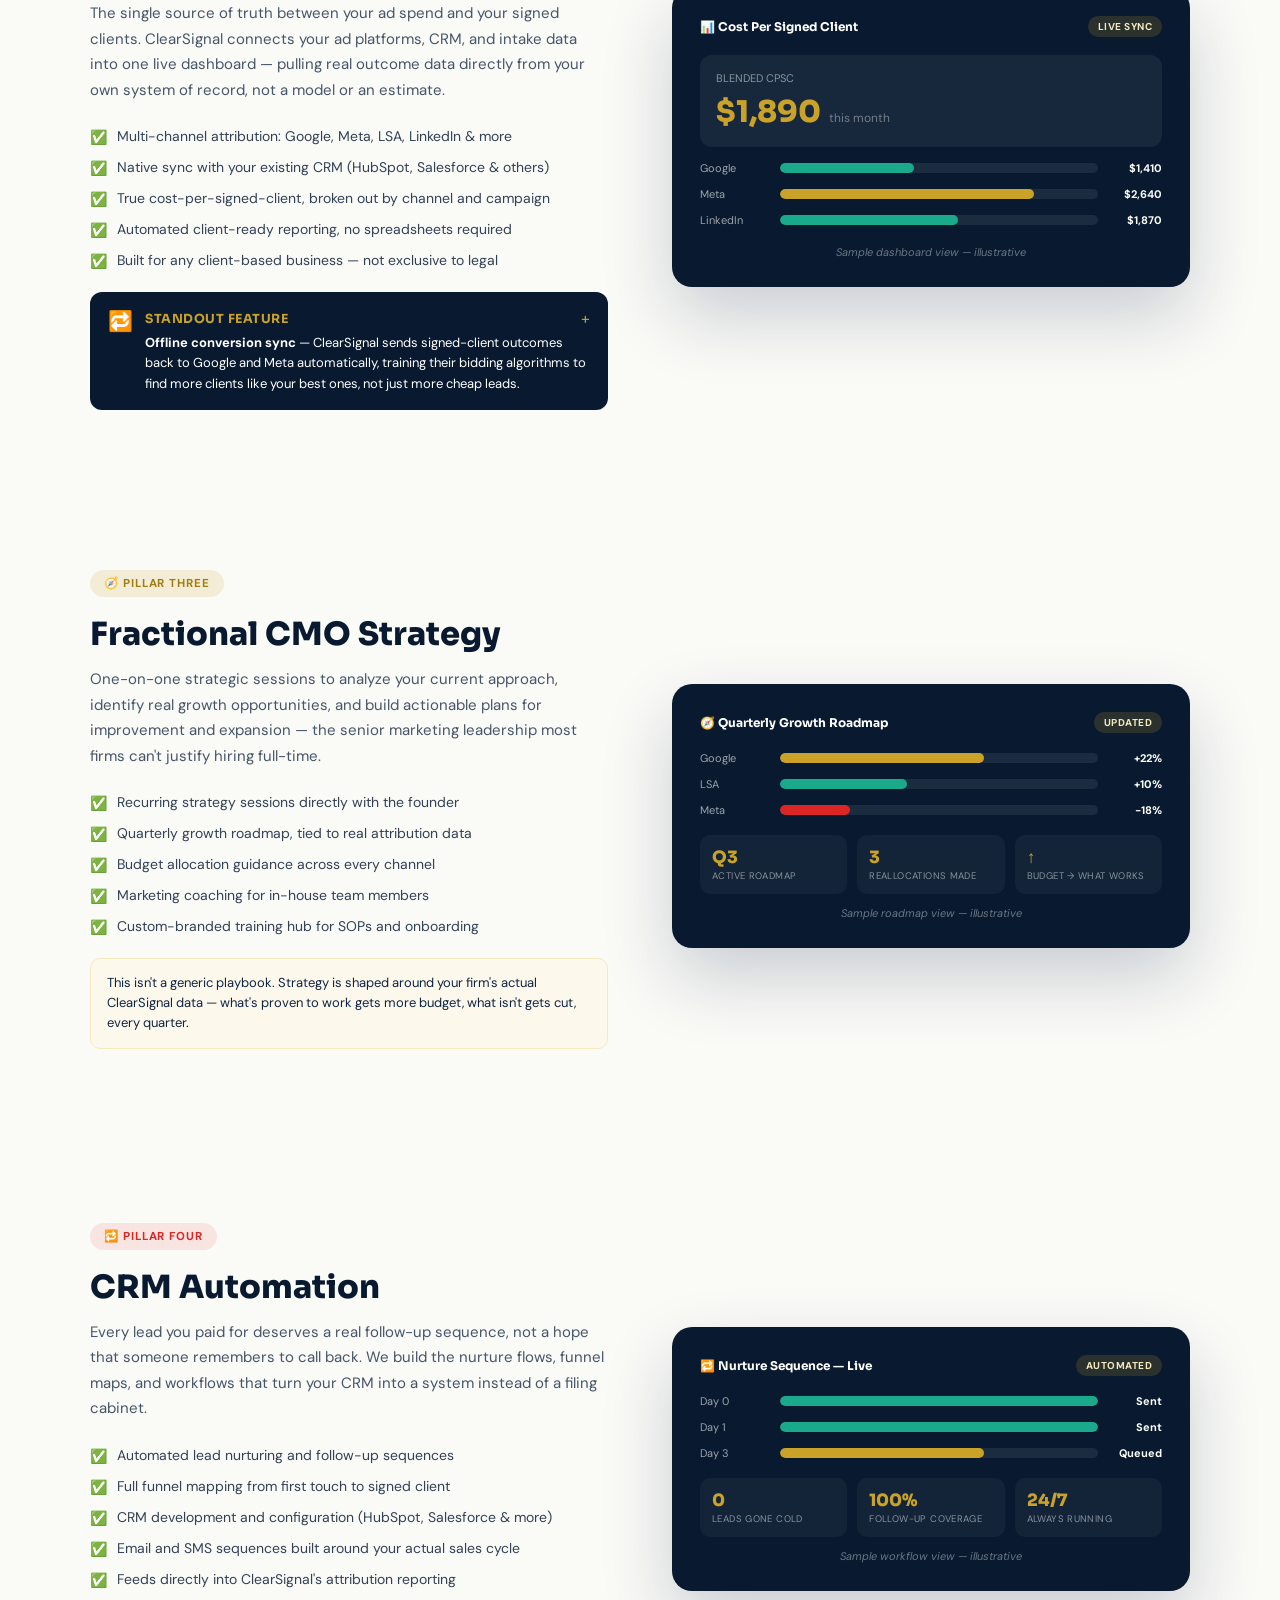
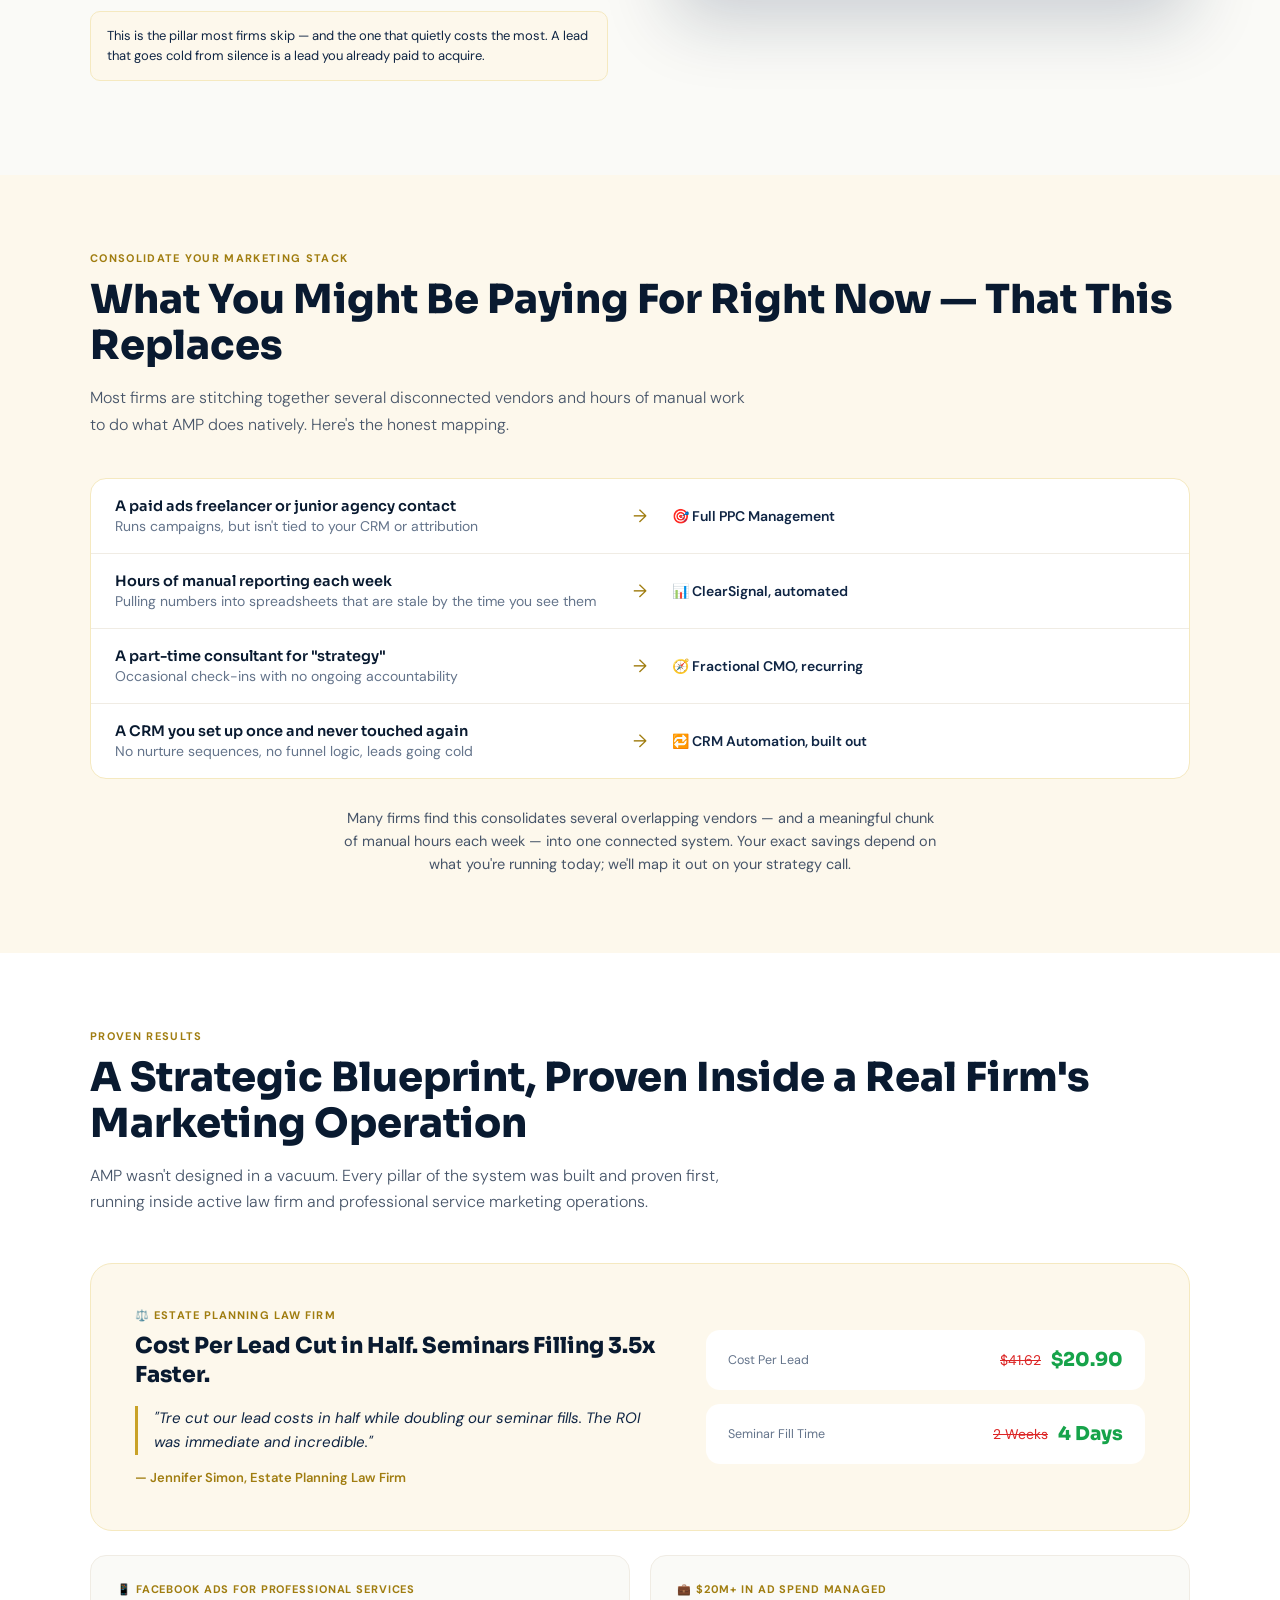
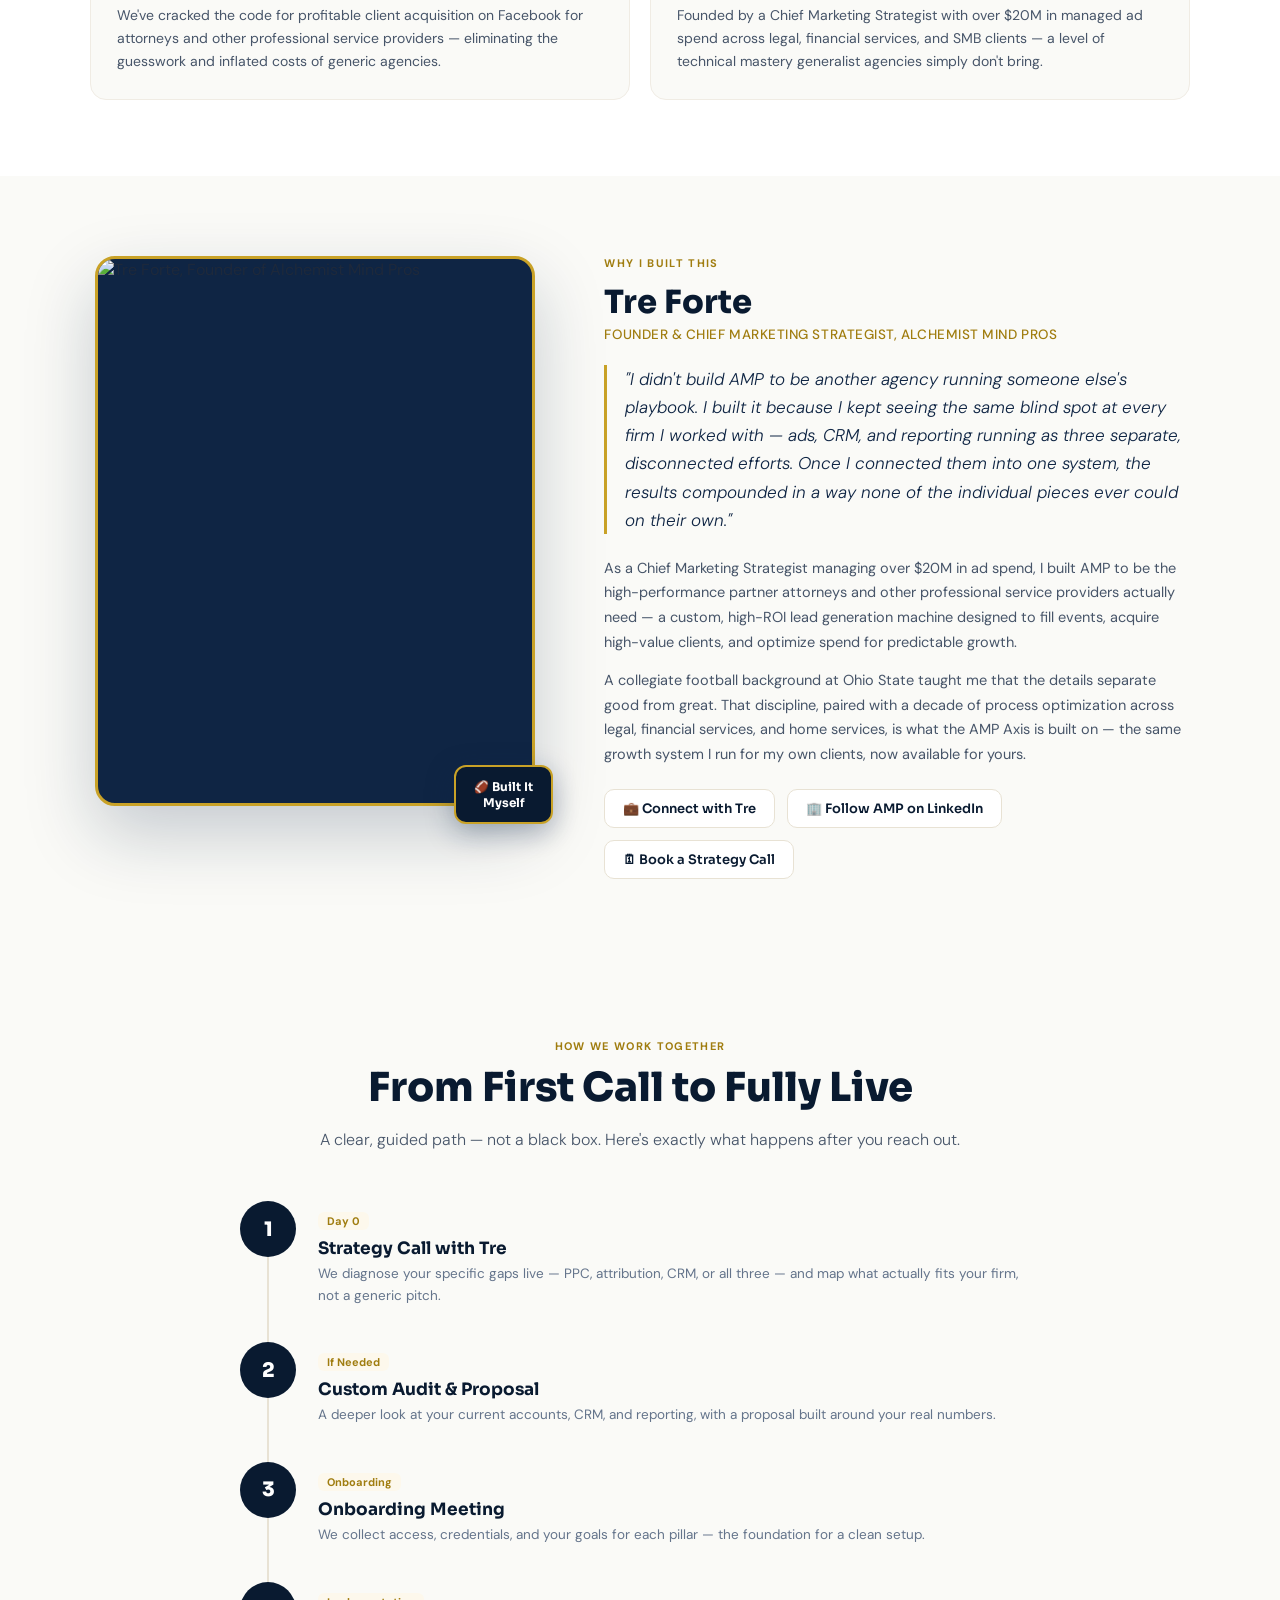
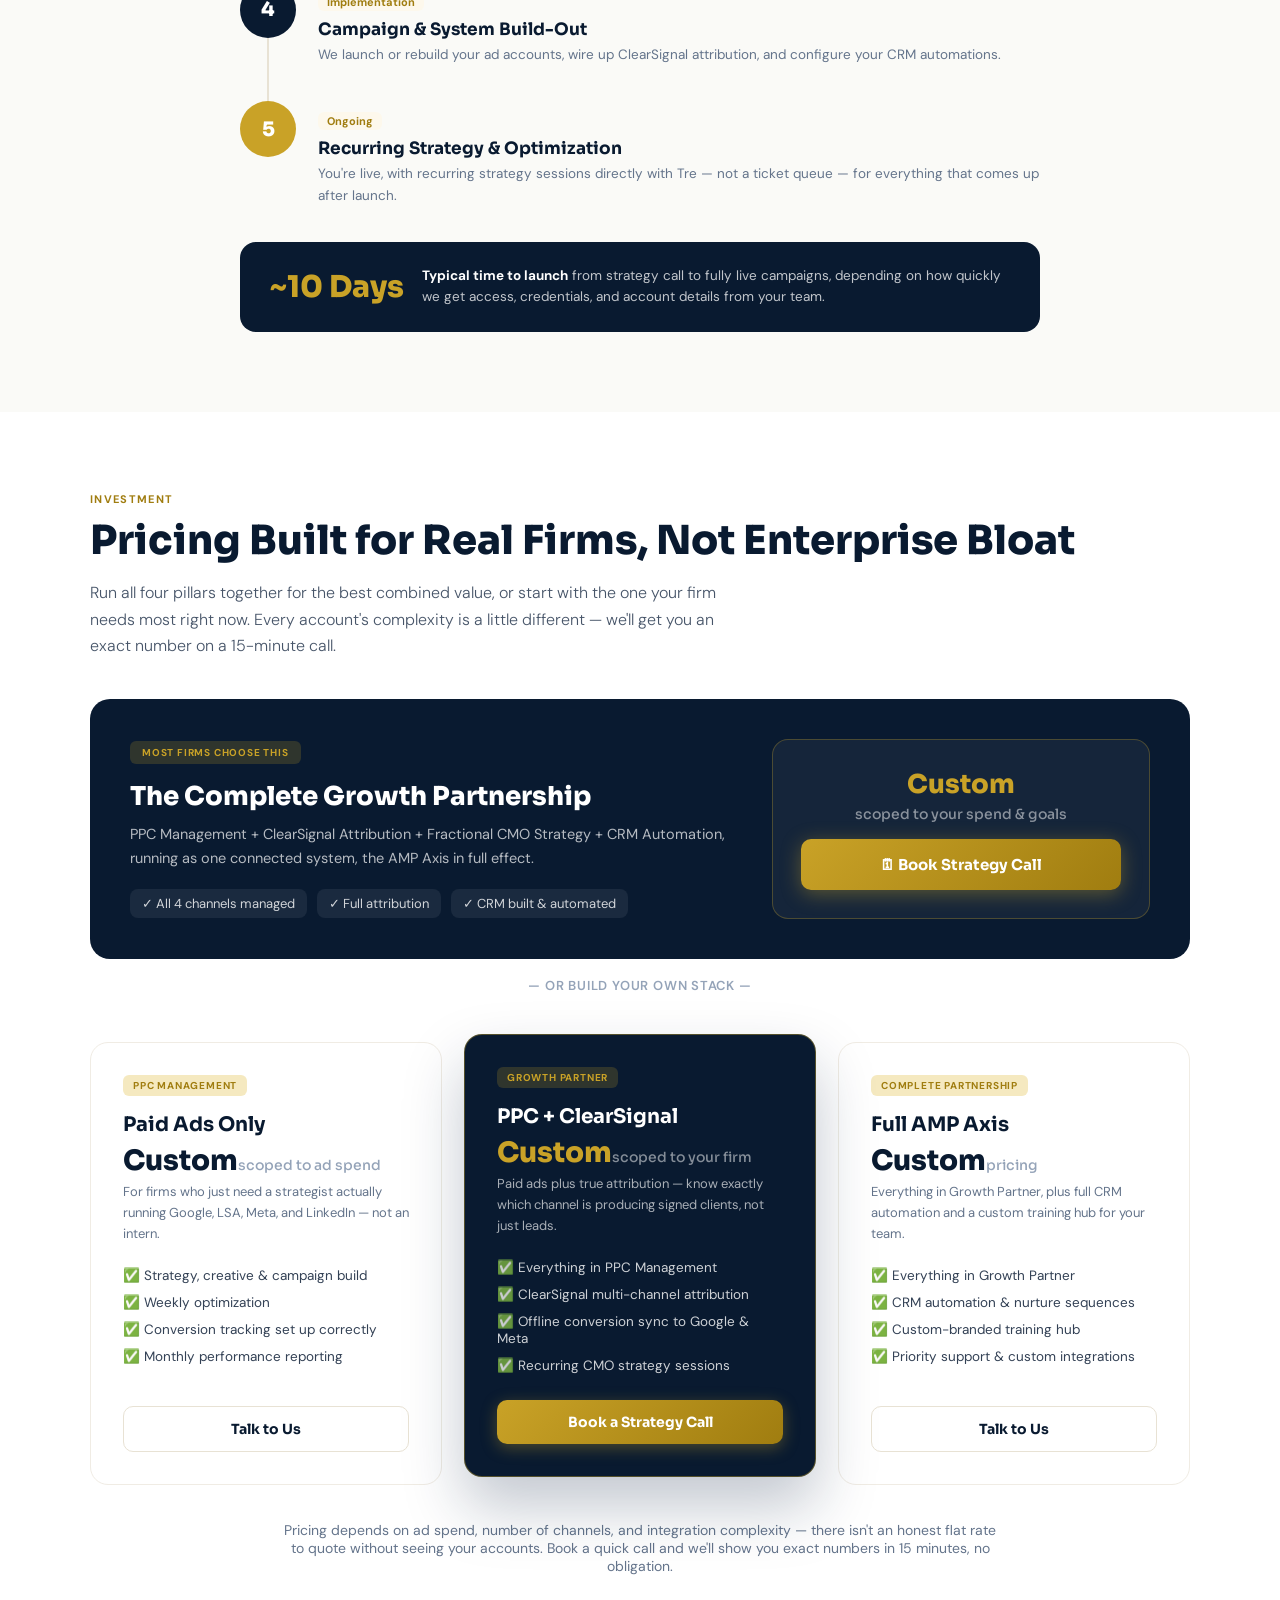
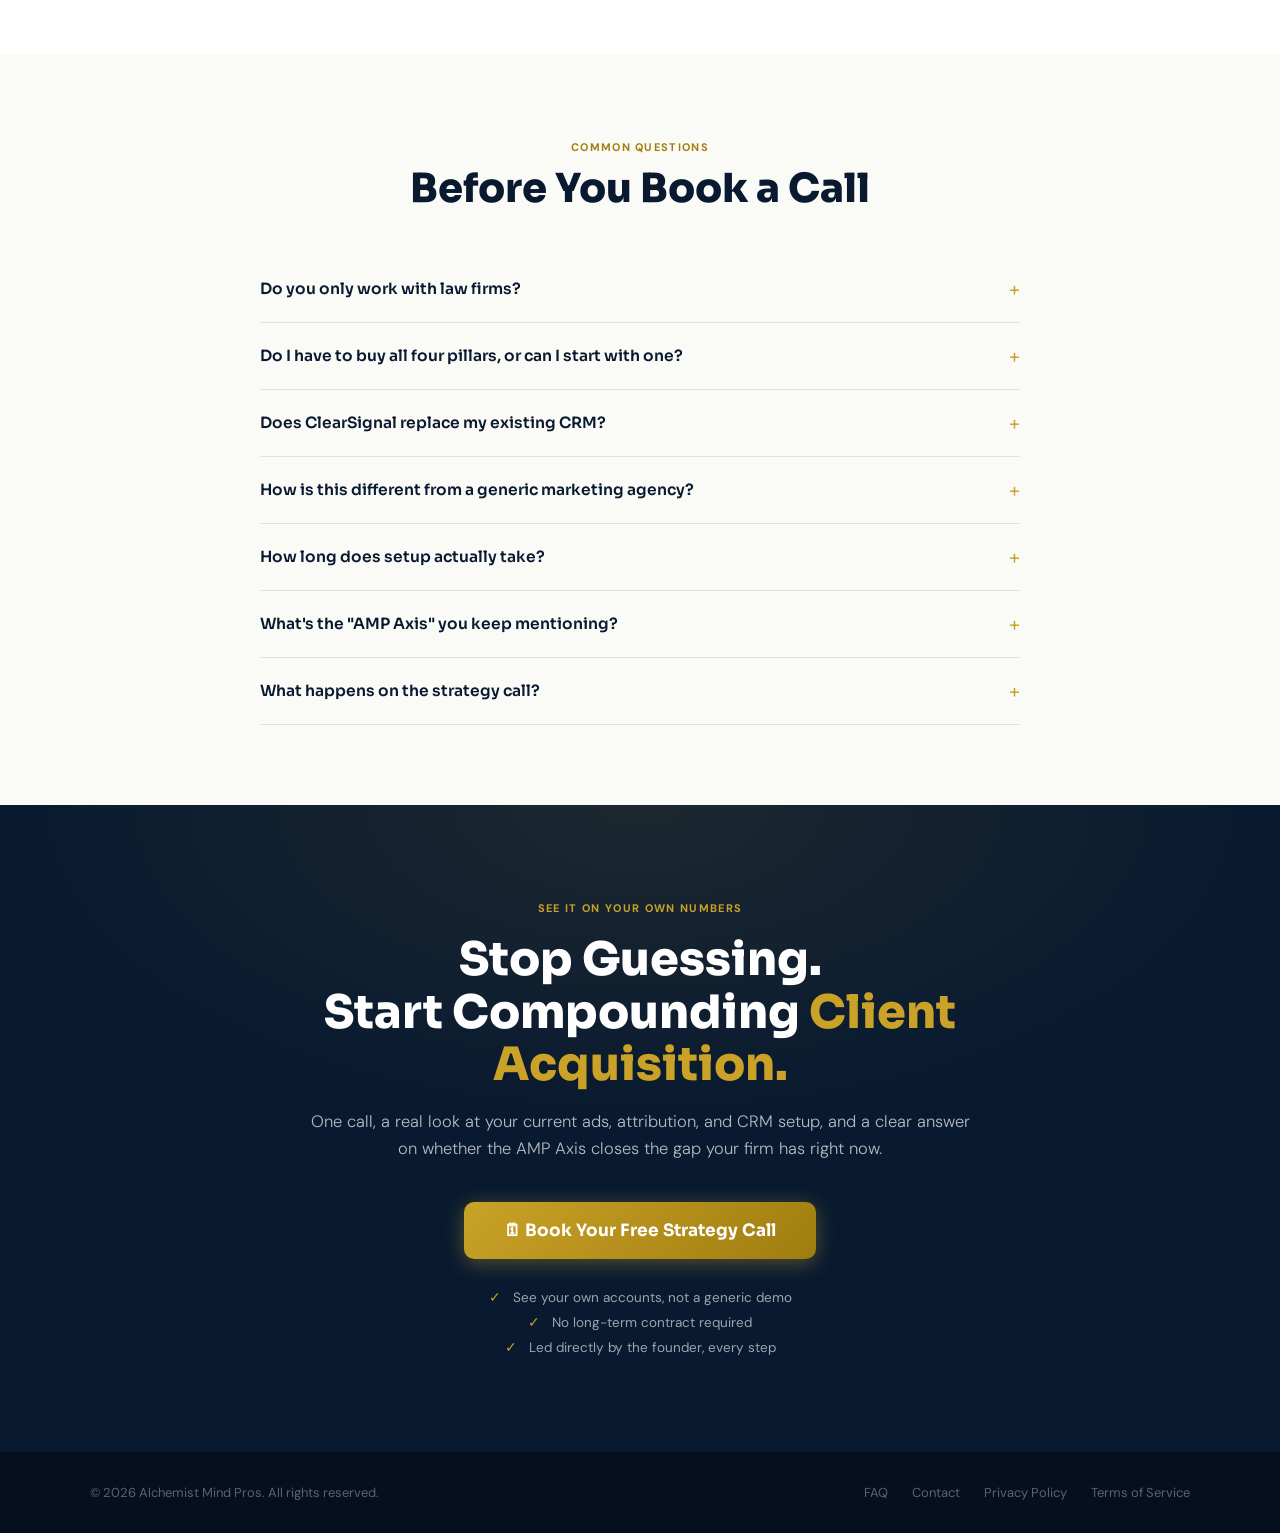
==== commit f820f600: "Add client logos to proof strip - Copy 4 local logo files into growth-partner/assets/logos/: tslg-lo" ====
--- a/growth-partner/index.html
+++ b/growth-partner/index.html
@@ -115,10 +115,11 @@
       .proof-strip { background: var(--navy-dark); padding: 30px 24px; }
       .proof-inner { max-width: 1000px; margin: 0 auto; }
       .proof-label { text-align: center; font-size: 11px; font-weight: 600; letter-spacing: 0.1em; text-transform: uppercase; color: rgba(255,255,255,0.45); margin-bottom: 18px; }
-      .proof-logos { display: flex; flex-wrap: wrap; justify-content: center; align-items: center; gap: 40px; }
-      .proof-logo-card { background: transparent; padding: 0 16px; display: flex; align-items: center; justify-content: center; border: none; }
-      .proof-logo-img { height: 70px; width: auto; display: block; object-fit: contain; filter: drop-shadow(0 2px 8px rgba(0,0,0,0.3)); }
-      .proof-logo-abw { height: 60px; }
+      .proof-logos { display: flex; flex-wrap: wrap; justify-content: center; align-items: center; gap: 24px; }
+      .proof-logo-card { background: white; border-radius: 10px; padding: 12px 16px; display: flex; align-items: center; justify-content: center; box-shadow: 0 2px 10px rgba(0,0,0,0.22); transition: transform 0.2s ease, box-shadow 0.2s ease; }
+      .proof-logo-card:hover { transform: translateY(-3px); box-shadow: 0 6px 18px rgba(0,0,0,0.3); }
+      .proof-logo-img { height: 56px; width: auto; display: block; object-fit: contain; max-width: 160px; }
+      .proof-logo-abw { height: 48px; }
 
       /* Sections */
       .section { padding: 76px 24px; }
@@ -600,10 +601,10 @@
         <div class="proof-inner">
             <p class="proof-label">We've run ads for companies like</p>
             <div class="proof-logos">
-                <div class="proof-logo-card"><img class="proof-logo-img" src="https://media.licdn.com/dms/image/v2/D4E0BAQFgJpW6KNqJmg/company-logo_200_200/B4EZlZNNhlIwAM-/0/1758138259869/the_siegel_law_group_p_a__logo?e=1785974400&v=beta&t=bbzM0k1TBaylCssFGLHo2KEA9ZVYoRXbcAbLDSCF2FI" alt="The Siegel Law Group"></div>
-                <div class="proof-logo-card"><img class="proof-logo-img" src="https://media.licdn.com/dms/image/v2/C4E0BAQHRZw0BPMJwuQ/company-logo_200_200/company-logo_200_200/0/1630569292039?e=1785974400&v=beta&t=LFE3Wh7IuWS7jGw4fWLyH4NOtI4IRuk0uEVSTuYSPXs" alt="Attorney Brian White Injury Lawyer"></div>
-                <div class="proof-logo-card"><img class="proof-logo-img" src="https://media.licdn.com/dms/image/v2/D4E0BAQEo92wAnOcgWQ/company-logo_200_200/company-logo_200_200/0/1705424377263/thecapitallawfirm_logo?e=1785974400&v=beta&t=wbkiK6hdWIQA8tc7WBMd-9oPQ2LG6U9Hbxewxz5NvdI" alt="The Capital Law Firm"></div>
-                <div class="proof-logo-card"><img class="proof-logo-img" src="https://media.licdn.com/dms/image/v2/D560BAQFS7BK1TcjcZg/company-logo_200_200/B56Zt2x.nKJcAI-/0/1767224372133/sweetjames_logo?e=1785974400&v=beta&t=GToUzpYoG4PEhENJi6umfykCofaeMkfEYuSNynRsujY" alt="Sweet James Accident Attorneys"></div>
+                <div class="proof-logo-card"><img class="proof-logo-img" src="assets/logos/tslg-logo.png" alt="The Siegel Law Group, P.A."></div>
+                <div class="proof-logo-card"><img class="proof-logo-img proof-logo-abw" src="assets/logos/abw-logo.png" alt="Attorney Brian White Injury Lawyer"></div>
+                <div class="proof-logo-card"><img class="proof-logo-img" src="assets/logos/capfirm-logo.jpg" alt="The Capital Law Firm"></div>
+                <div class="proof-logo-card"><img class="proof-logo-img" src="assets/logos/sweetjames-logo.jpg" alt="Sweet James Accident Attorneys"></div>
             </div>
         </div>
     </div>
@@ -642,9 +643,9 @@
                         <div class="axis-phone-glow"></div>
                         <div class="axis-phone-inner">
                             <div class="axis-phone-notch"></div>
-                            <video controls playsinline preload="metadata" poster="assets/amp-axis-poster.jpg">
-                                <source src="assets/amp-axis-video.mp4" type="video/mp4">
-                                Your browser doesn't support embedded video. <a href="assets/amp-axis-video.mp4">Watch "The More You Use AMP" here.</a>
+                            <video controls playsinline preload="metadata">
+                                <source src="assets/video/amp-ad.mp4" type="video/mp4">
+                                Your browser doesn't support embedded video. <a href="assets/video/amp-ad.mp4">Watch "The More You Use AMP" here.</a>
                             </video>
                         </div>
                     </div>
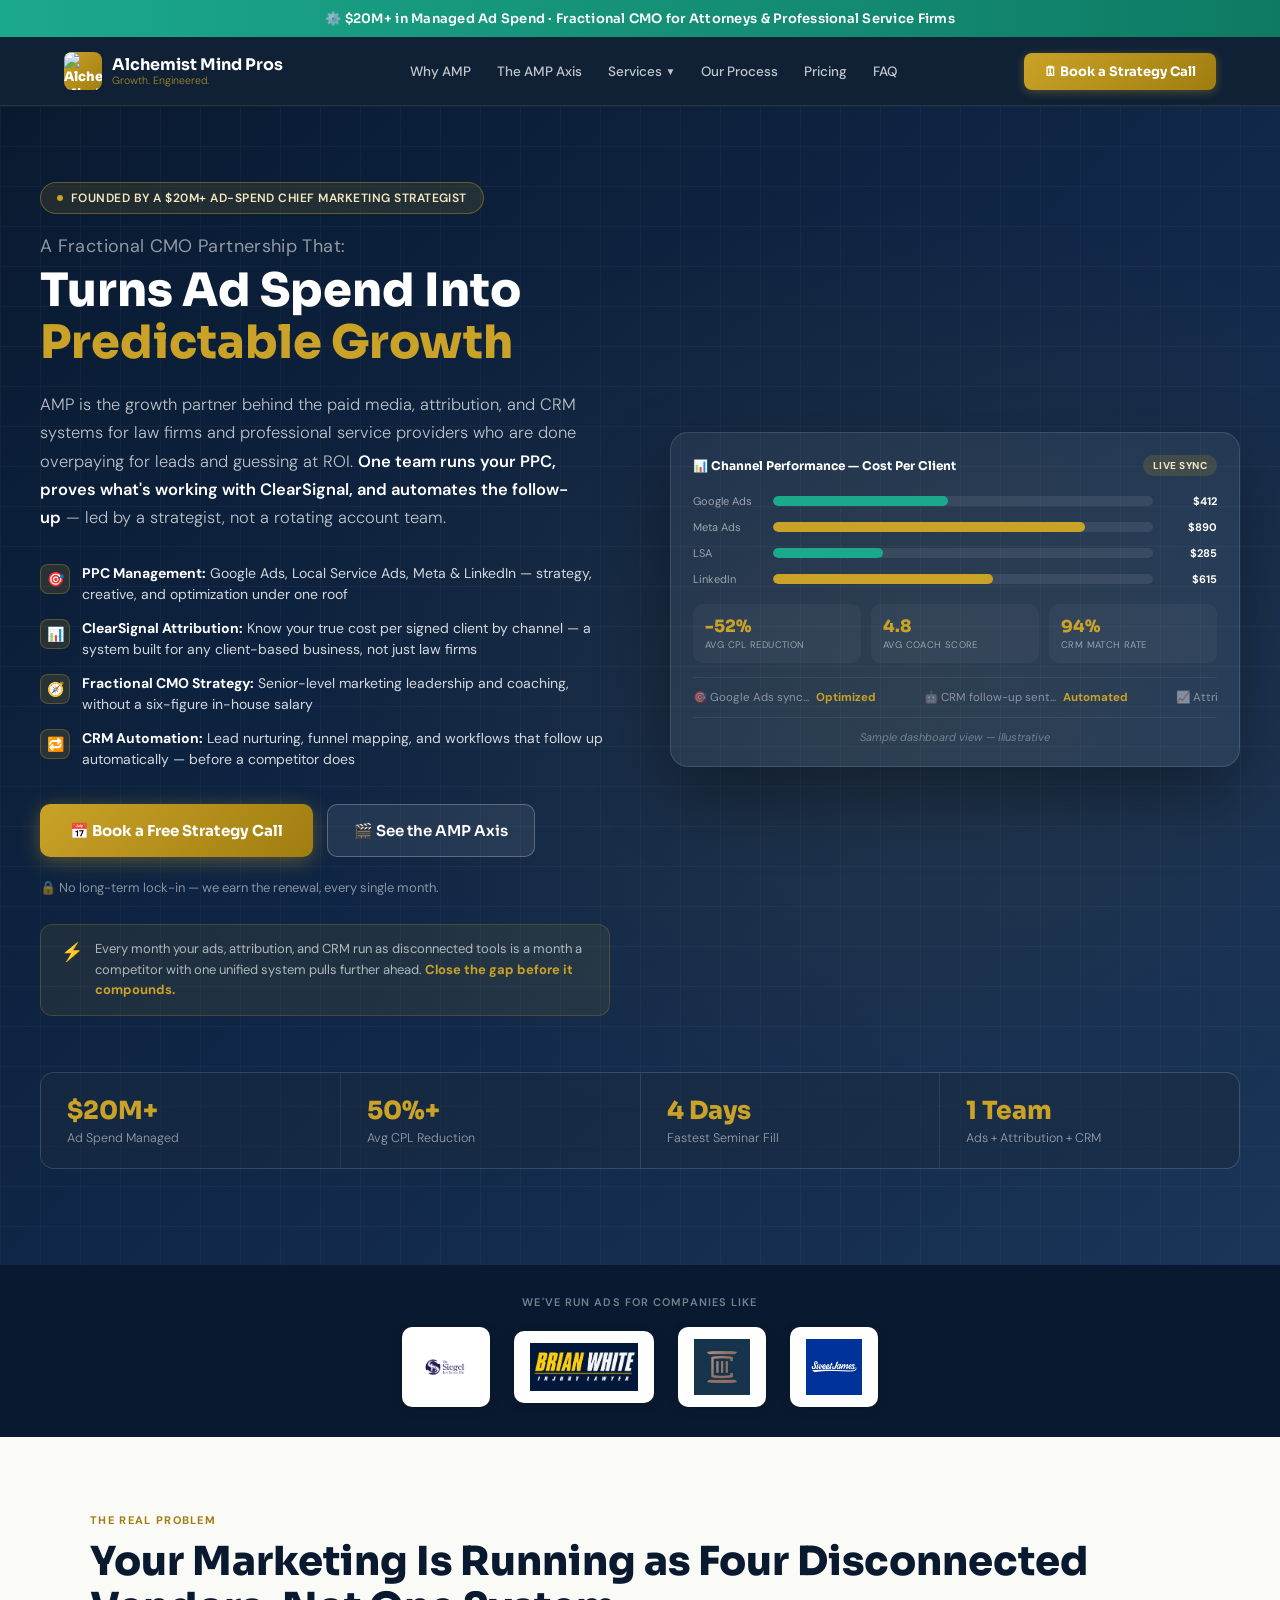
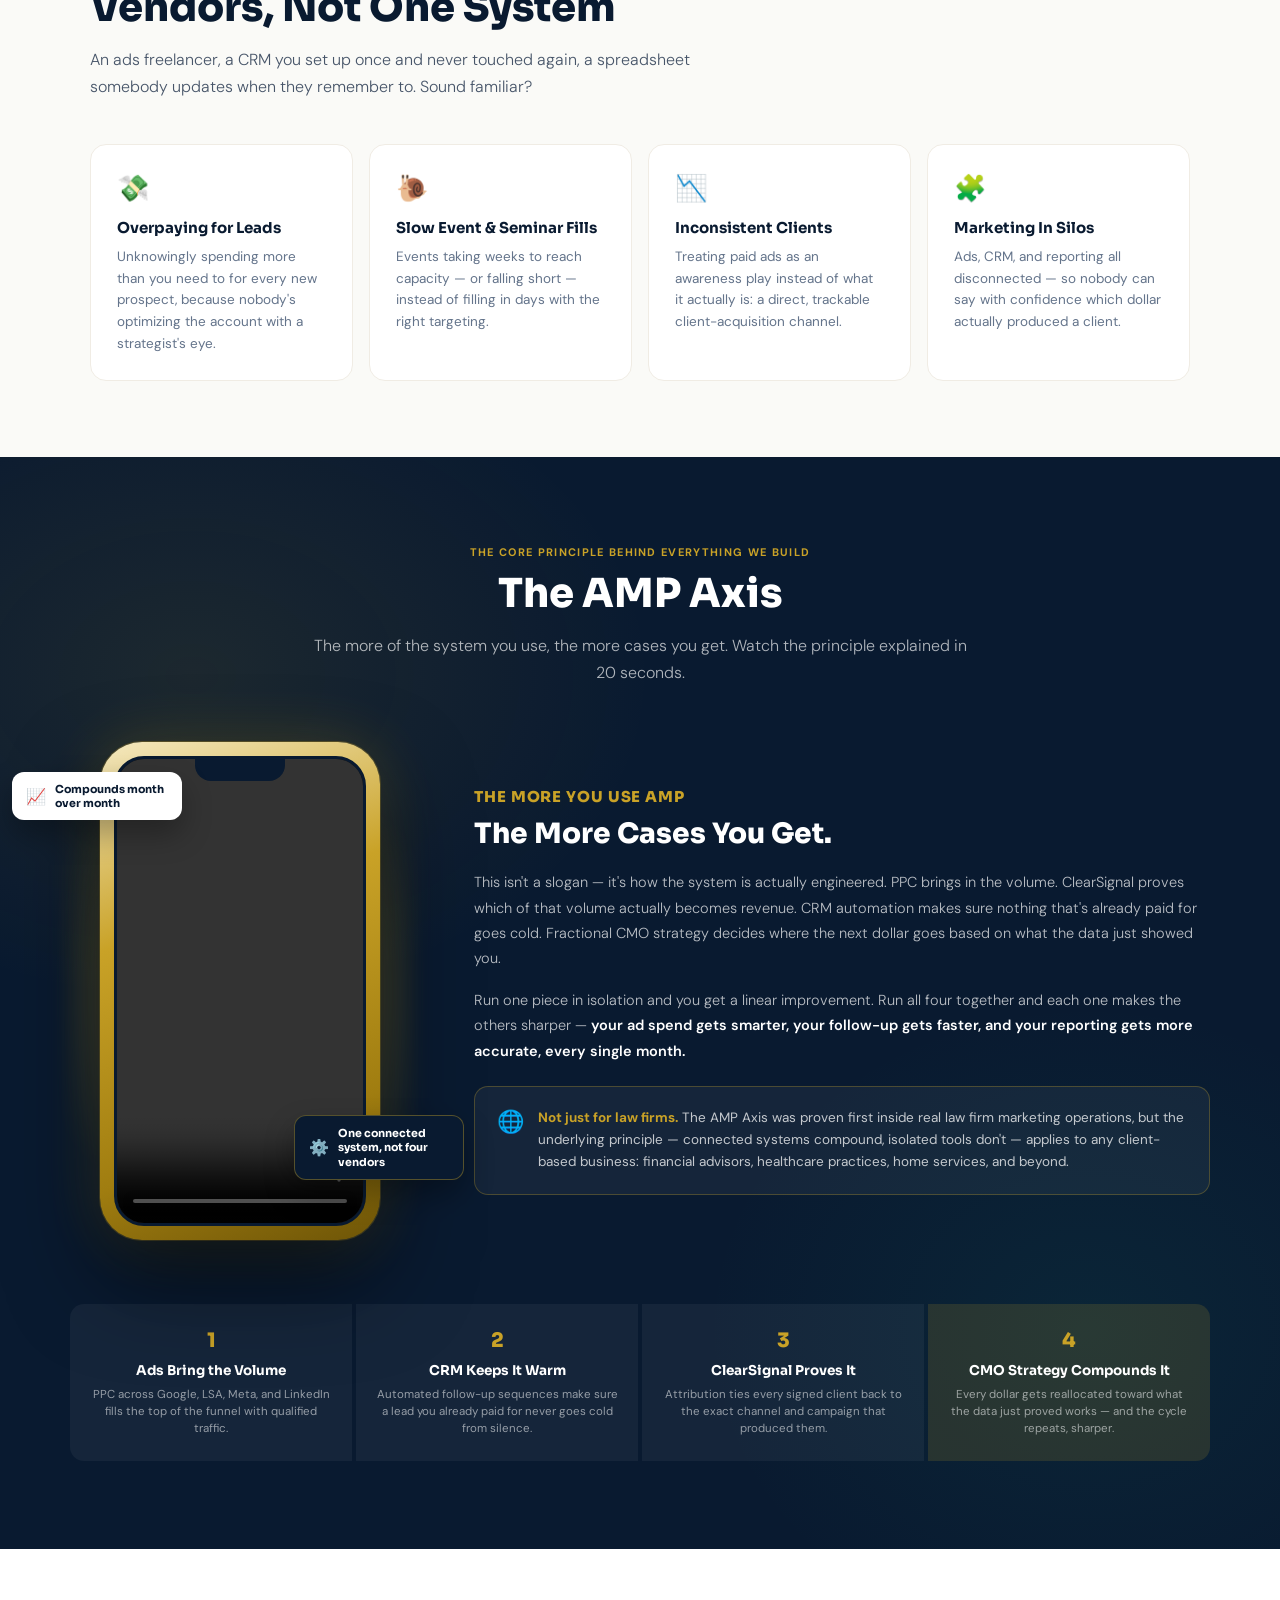
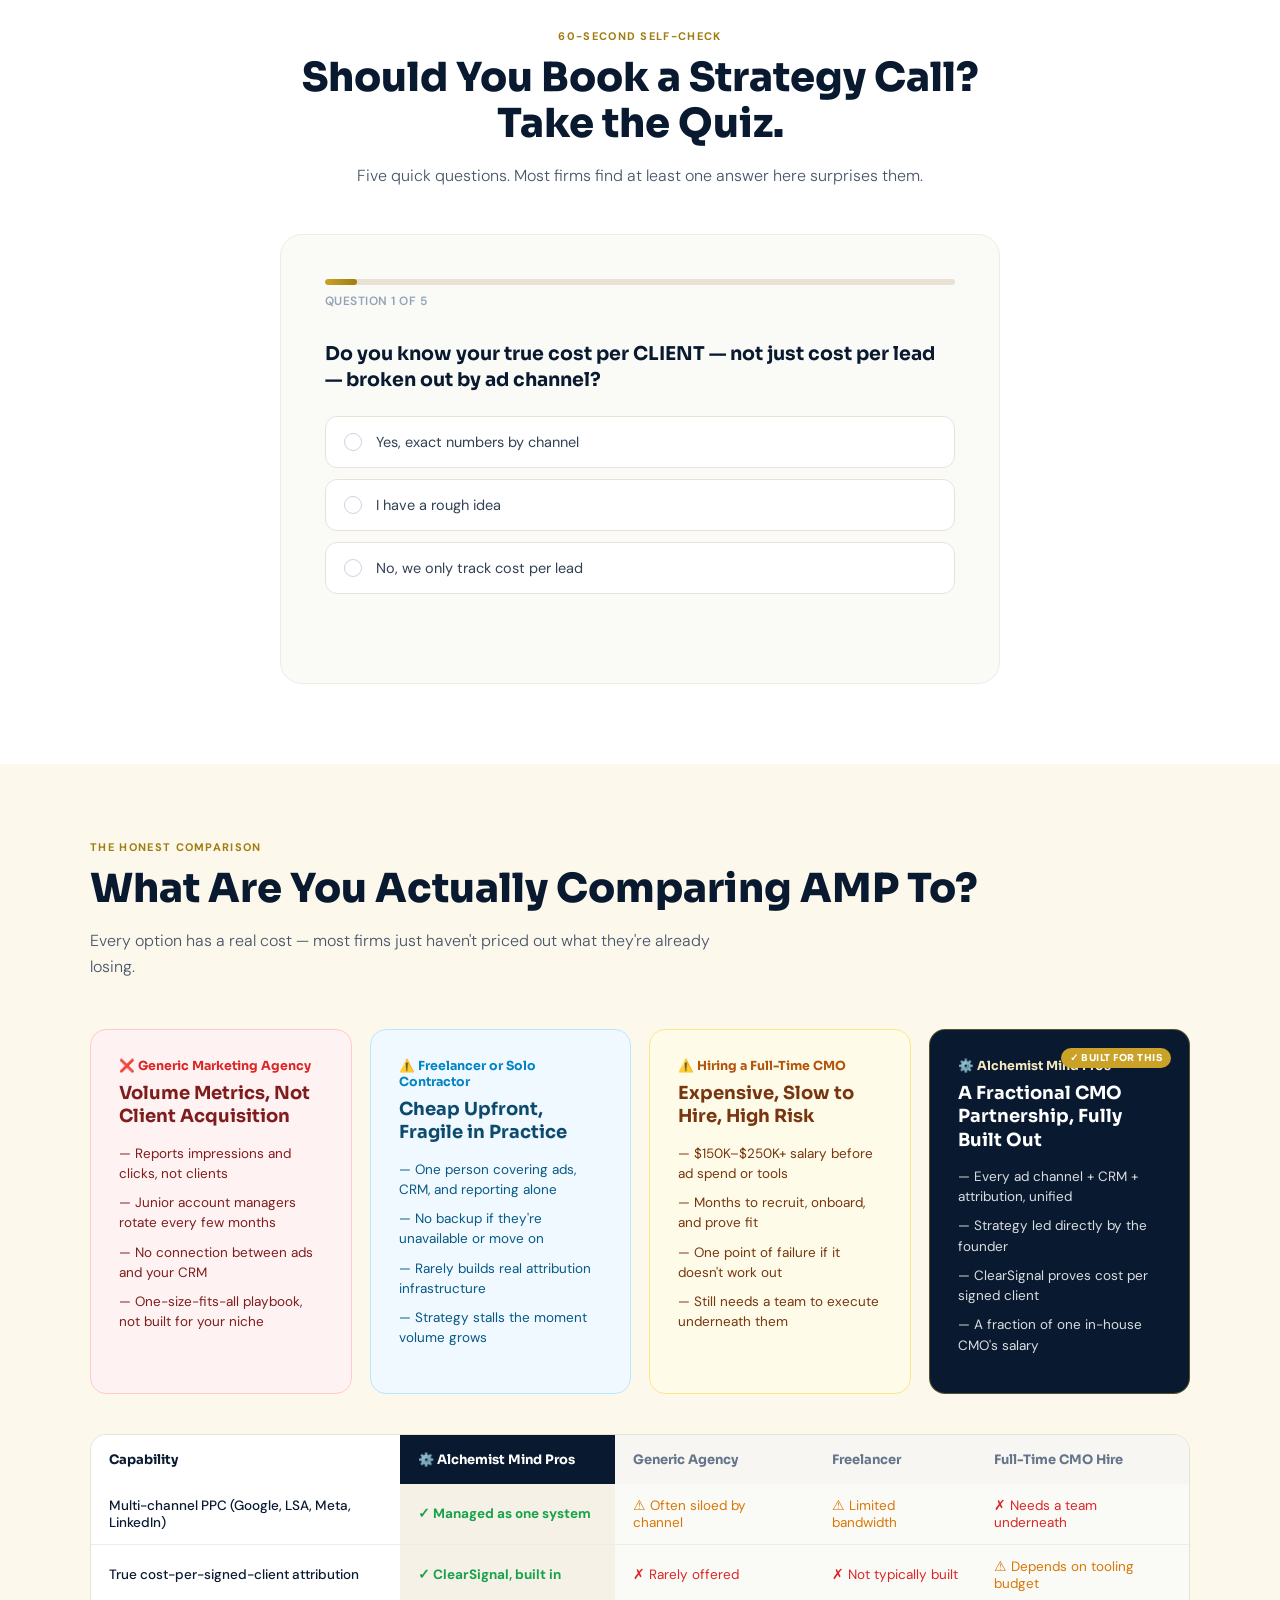
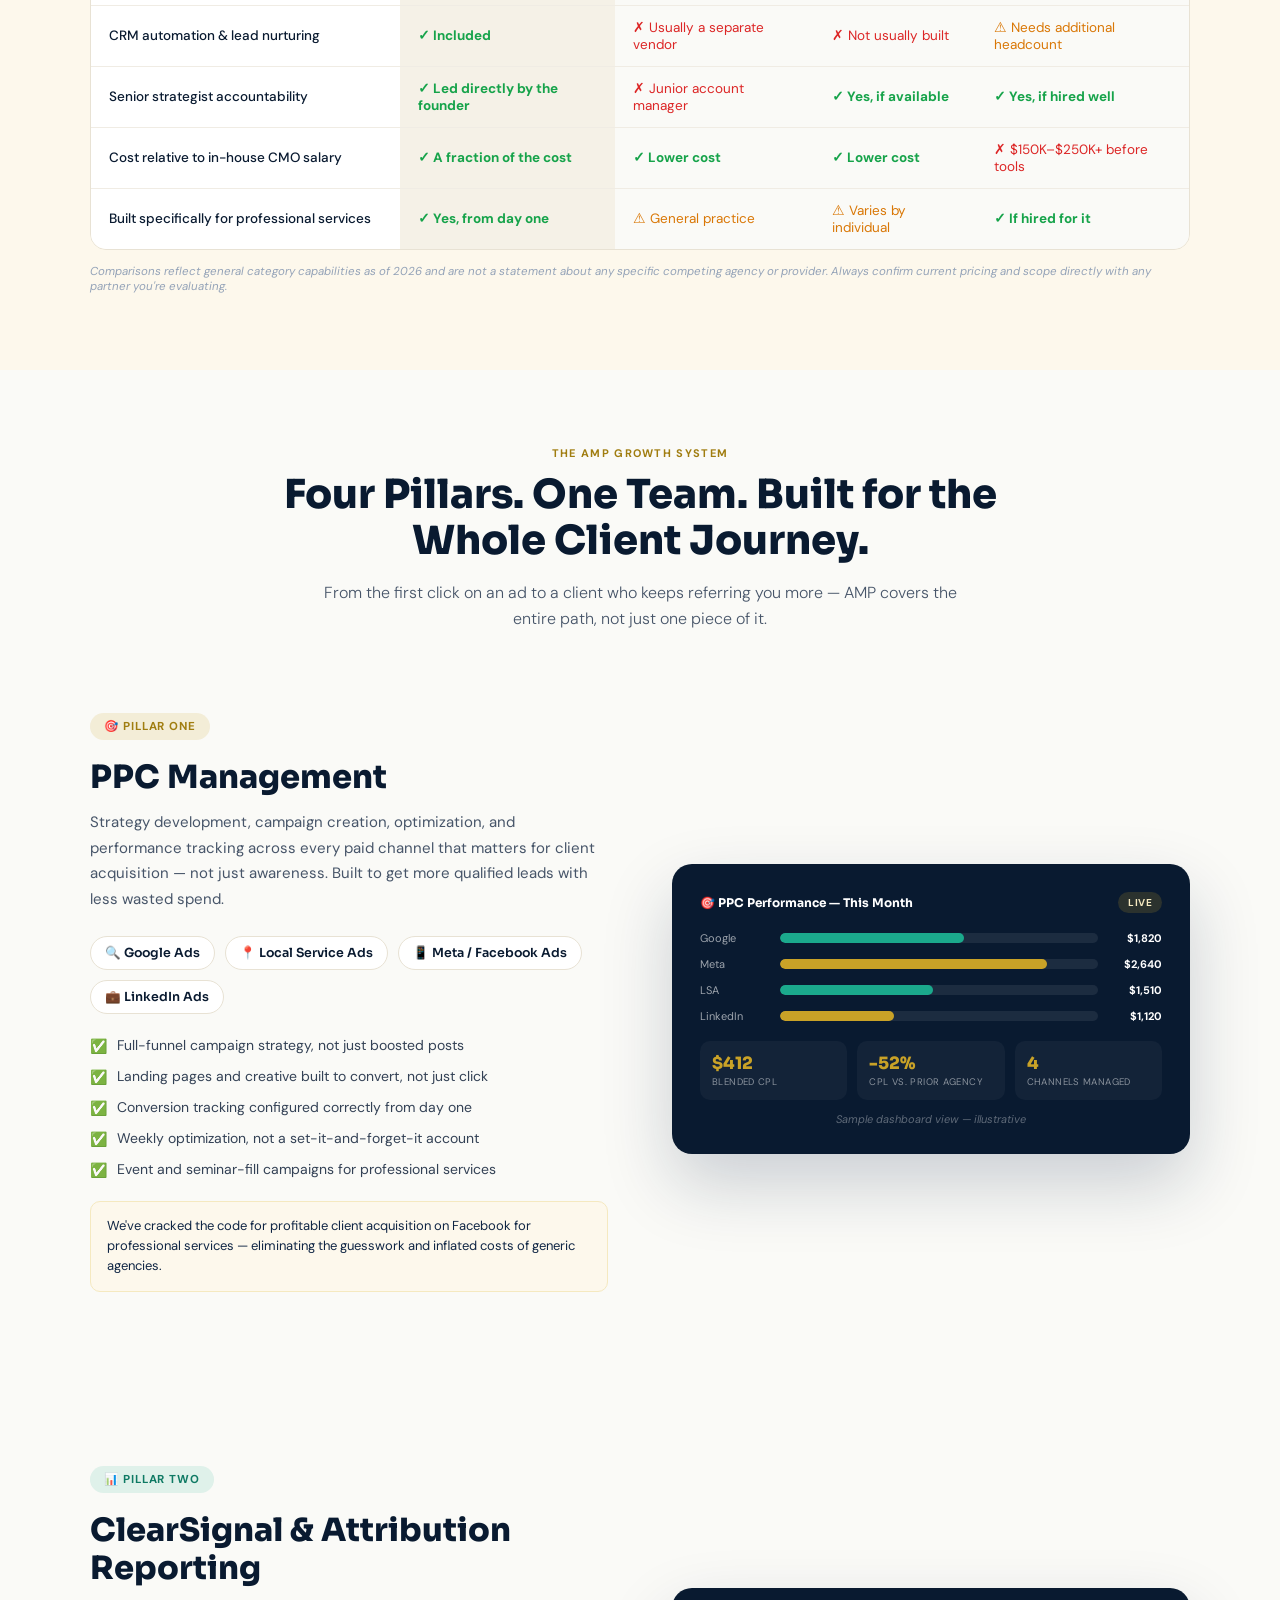
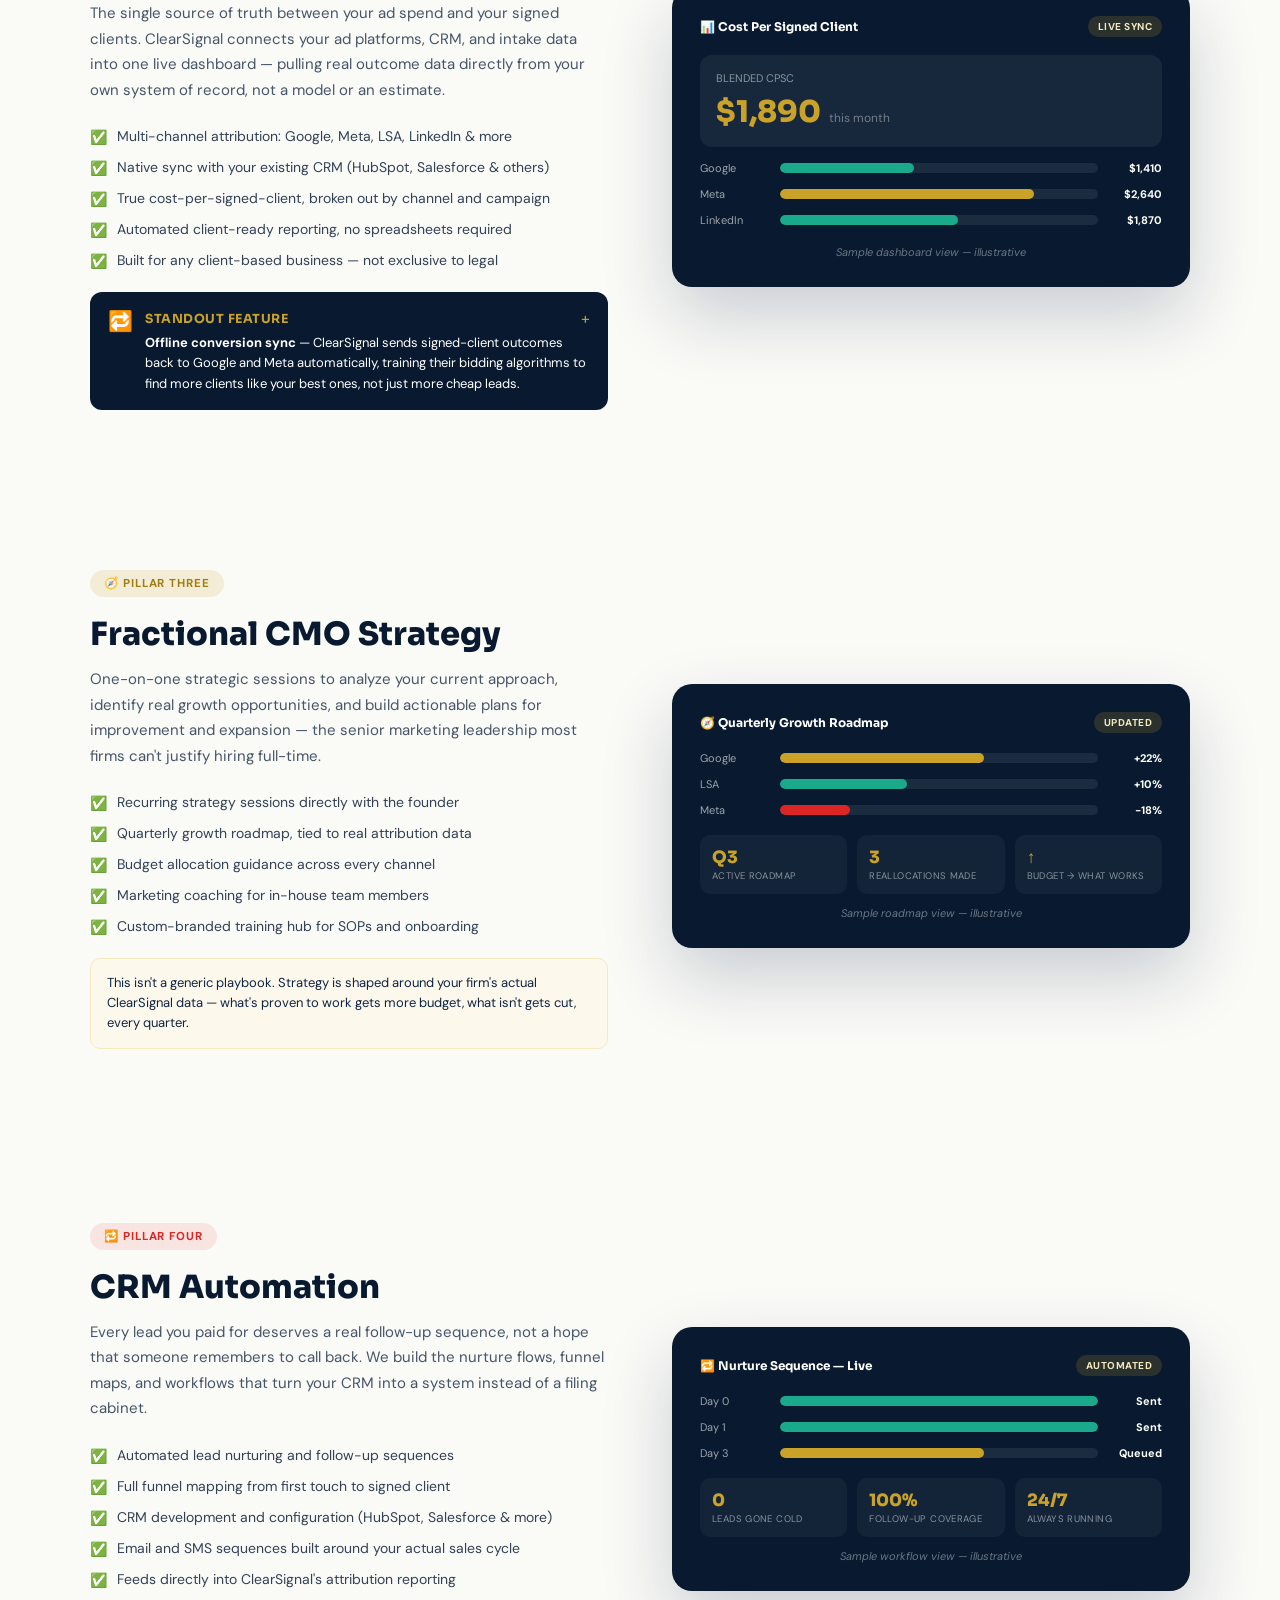
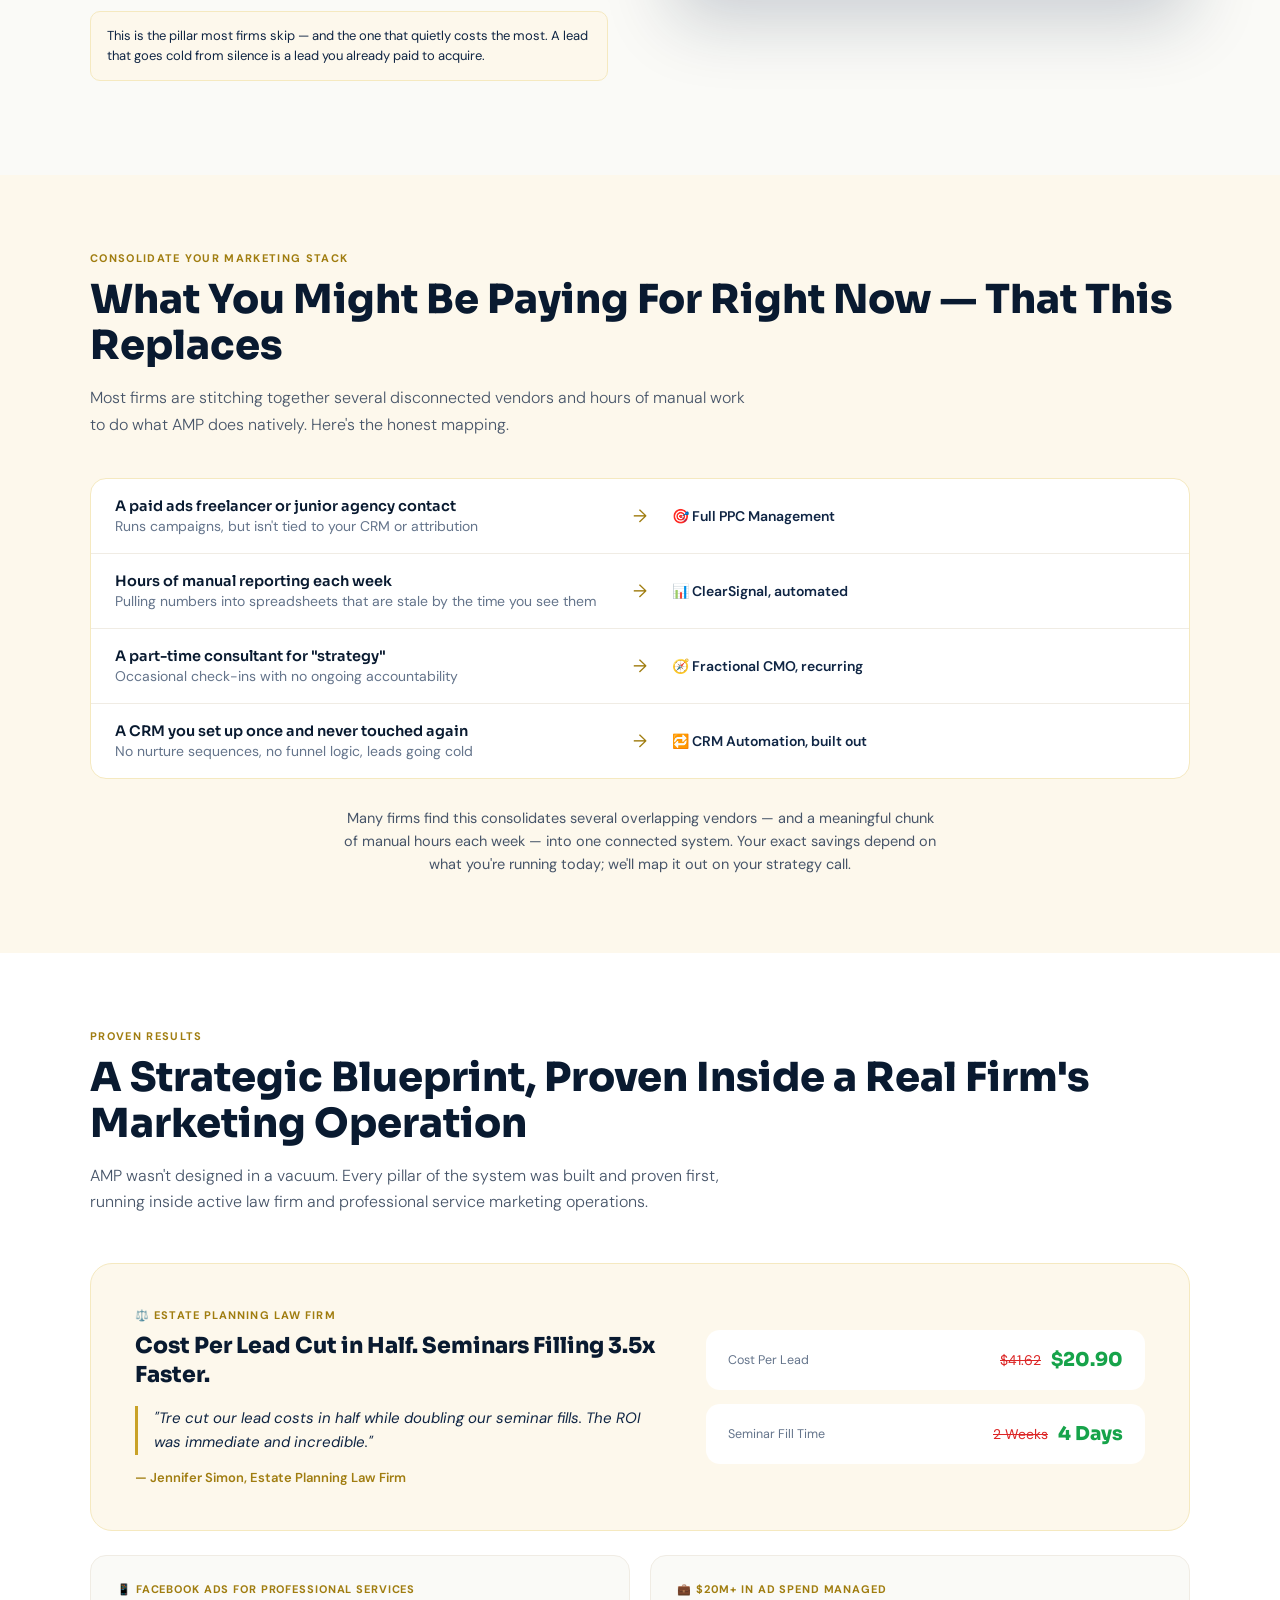
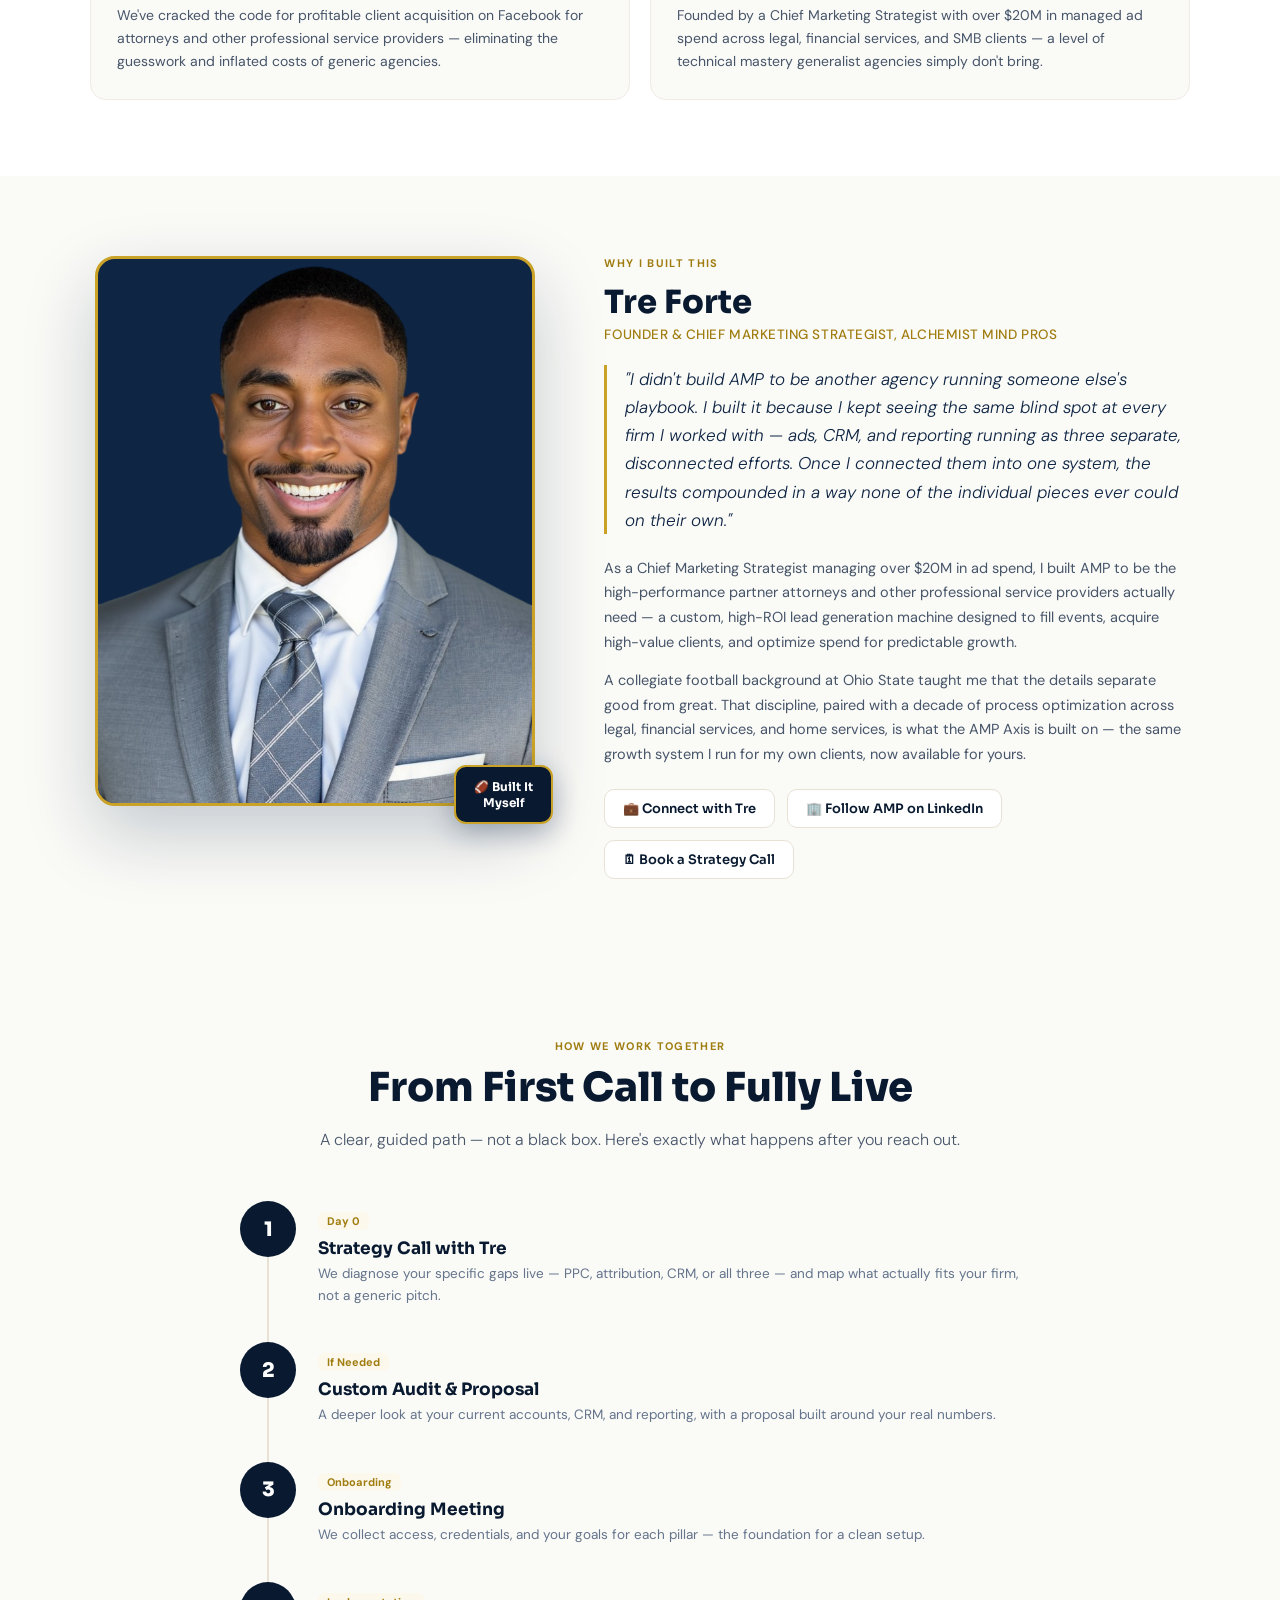
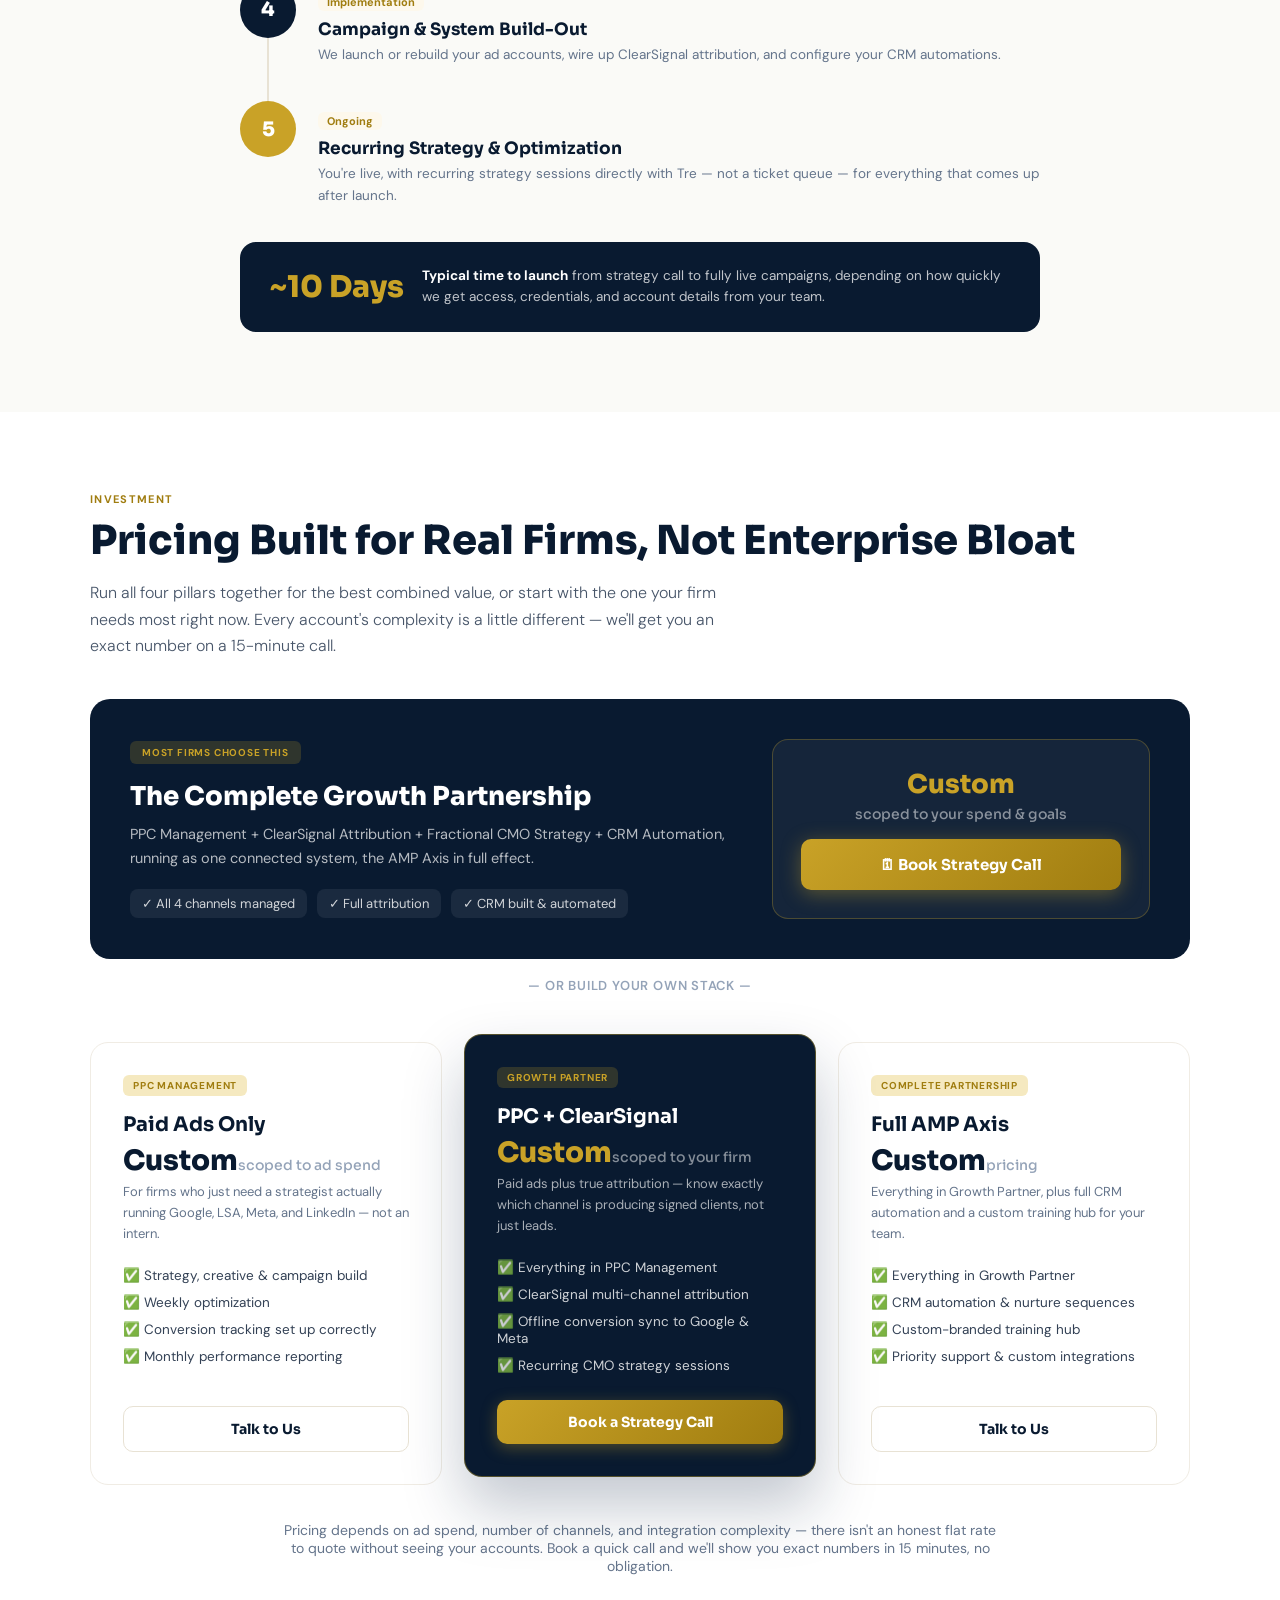
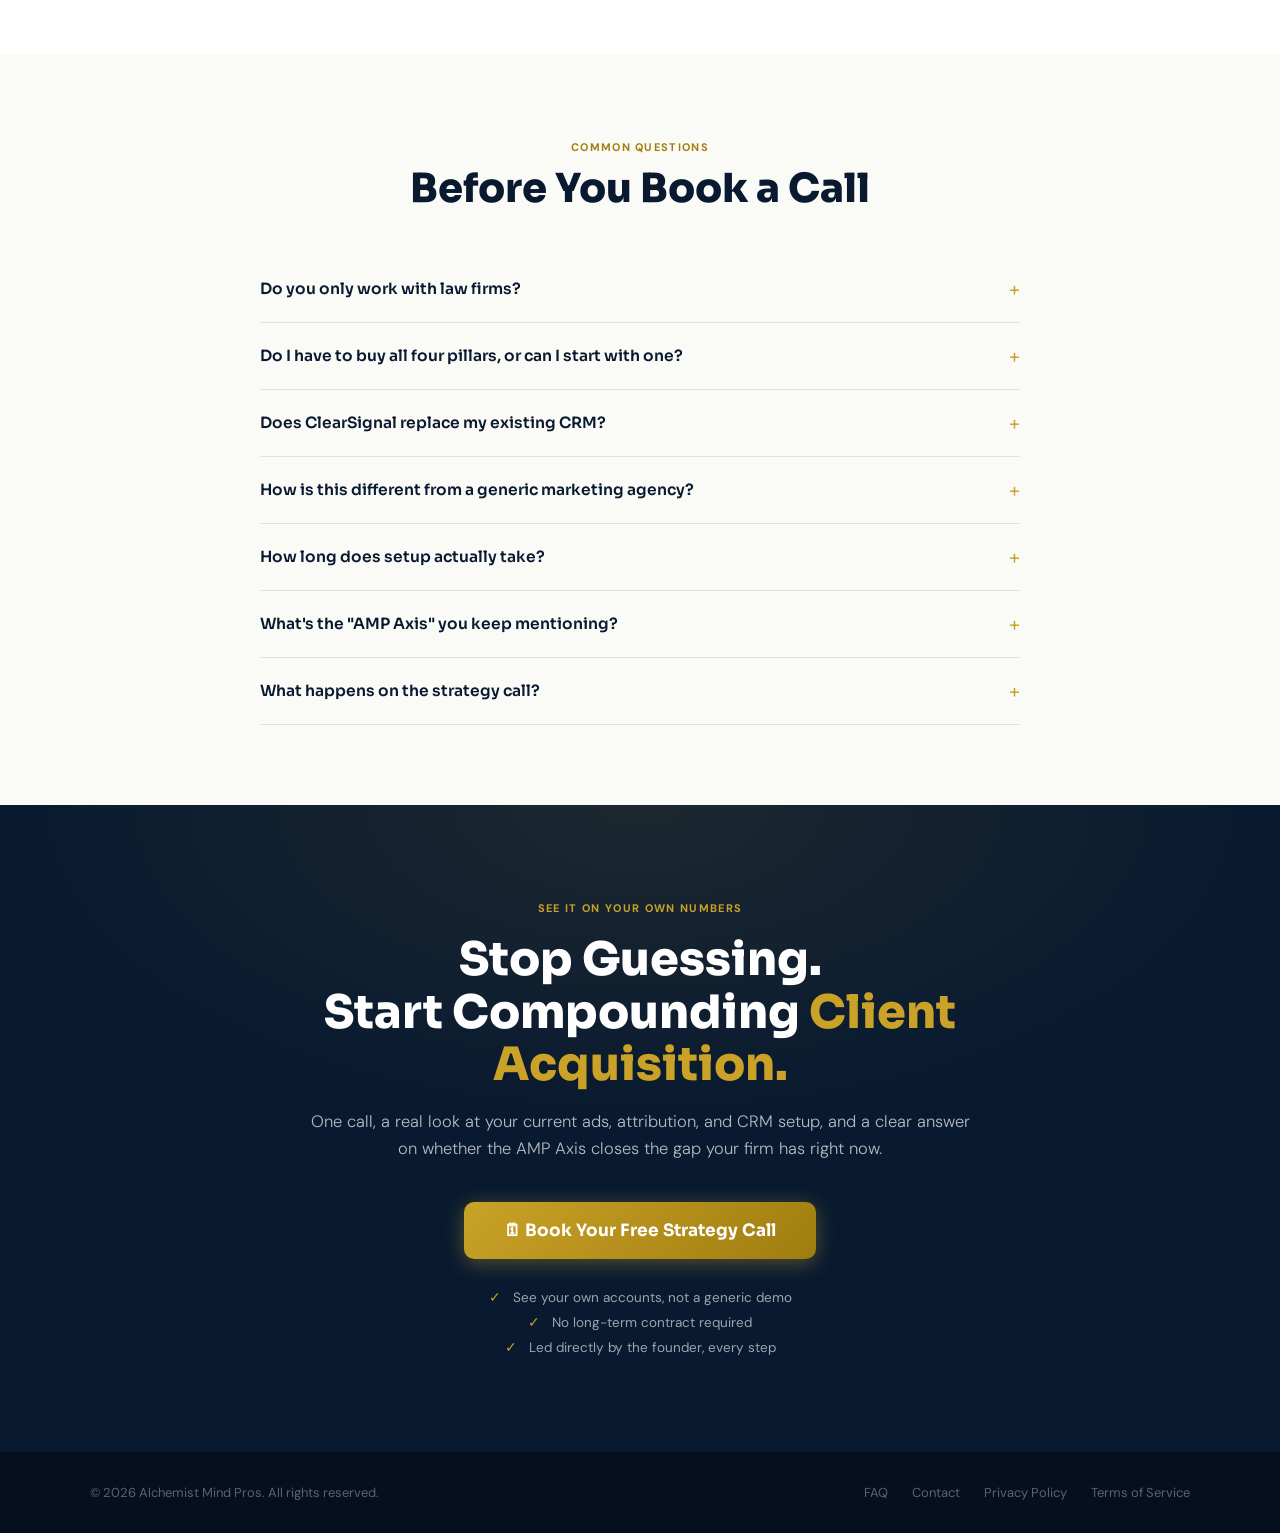
==== commit 0c4fe2ef: "Add Tre founder headshot to growth-partner page - Copy Tre Headshot.png → growth-partner/assets/tre-" ====
--- a/growth-partner/index.html
+++ b/growth-partner/index.html
@@ -1032,7 +1032,7 @@
     <section class="founder-section" id="founder">
         <div class="founder-inner">
             <div class="founder-photo-wrap">
-                <div class="founder-photo"><img src="assets/tre-headshot.jpeg" alt="Tre Forte, Founder of Alchemist Mind Pros"></div>
+                <div class="founder-photo"><img src="assets/tre-headshot.png" alt="Tre Forte, Founder of Alchemist Mind Pros"></div>
                 <div class="founder-photo-badge">🏈 Built It<br>Myself</div>
             </div>
             <div>
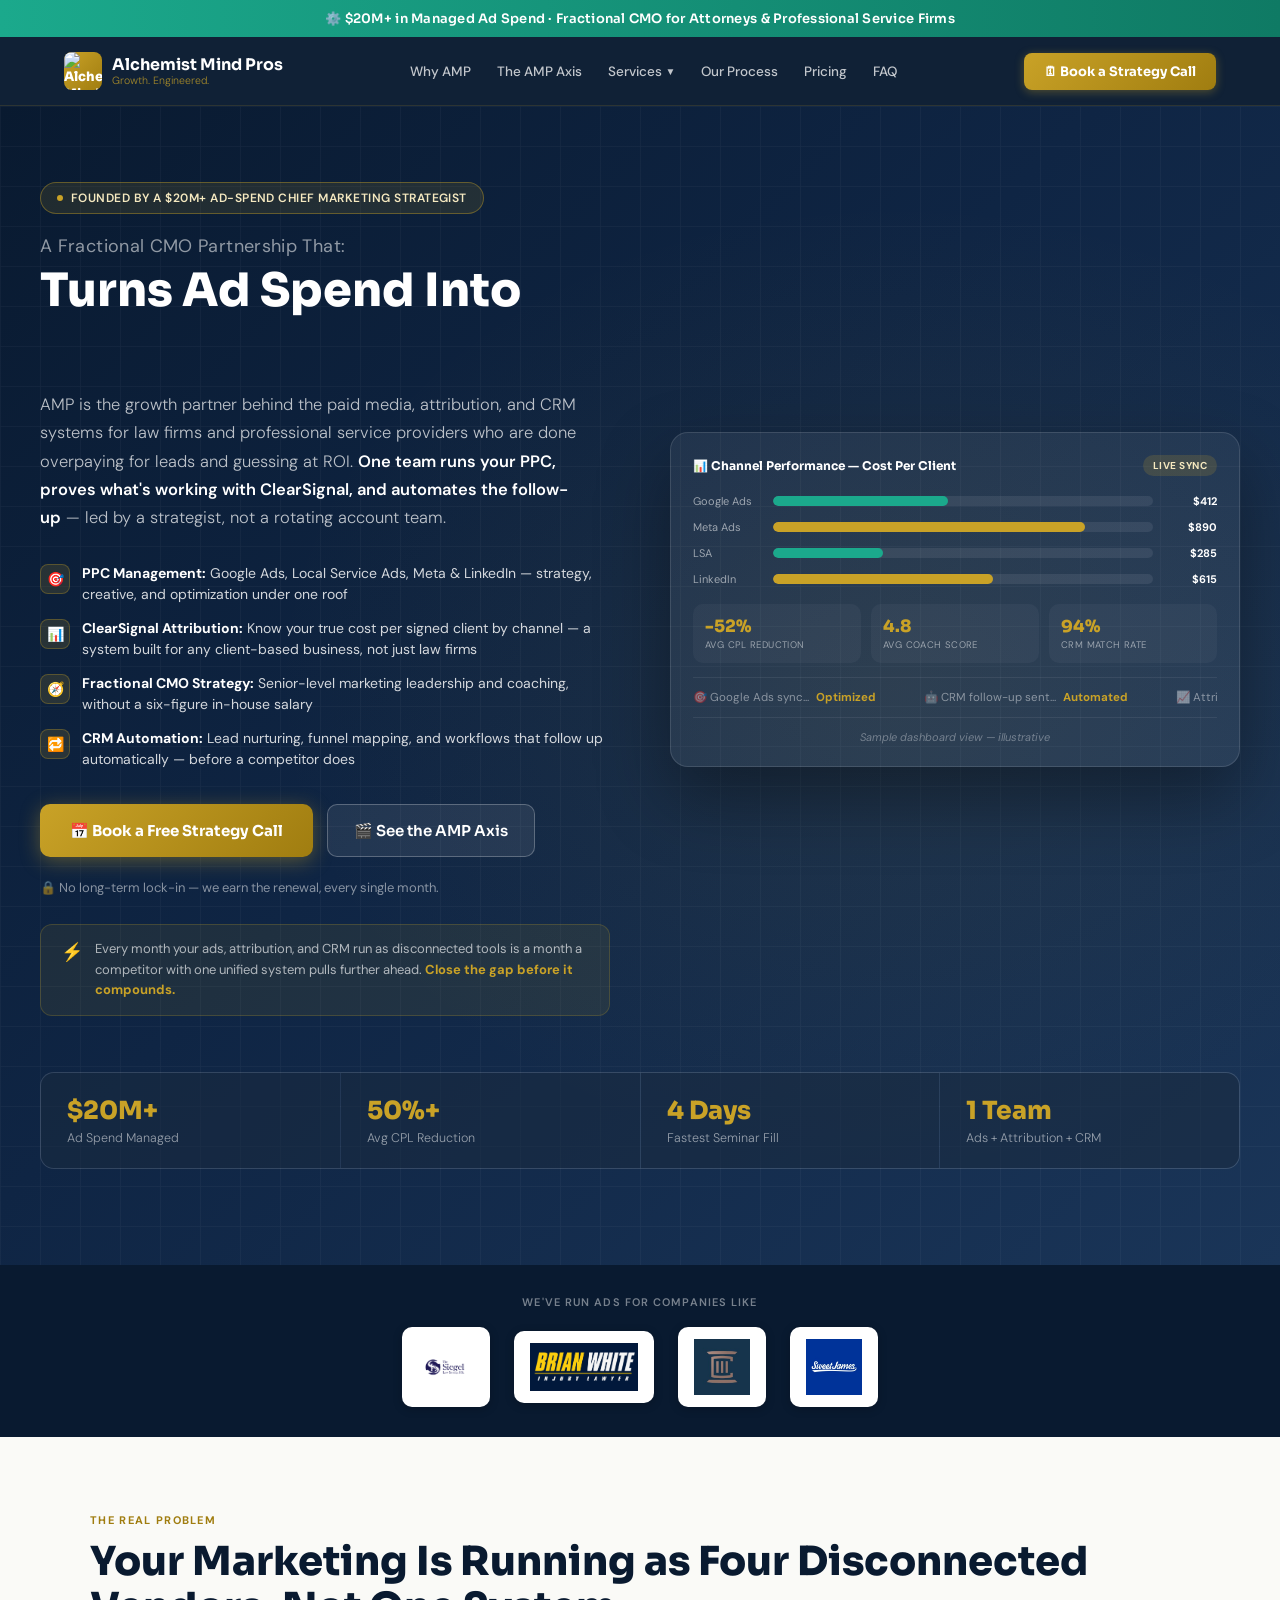
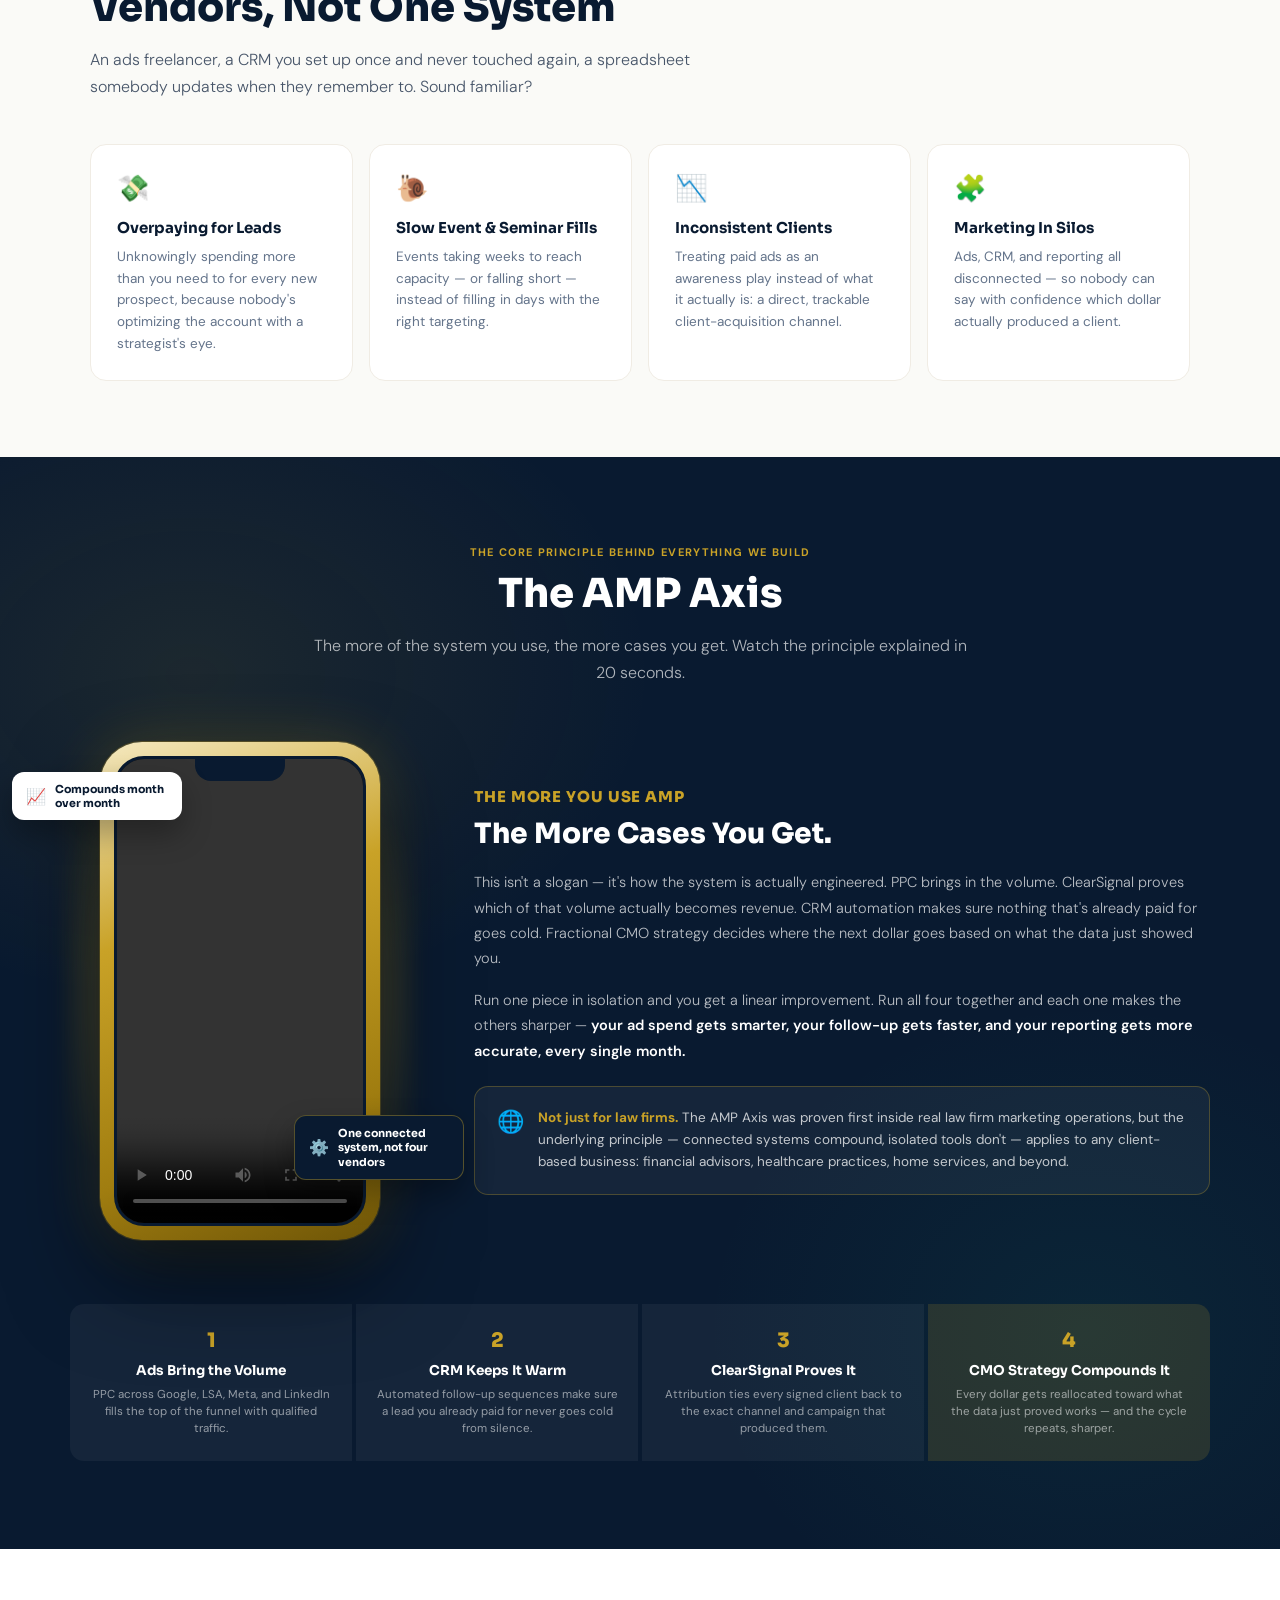
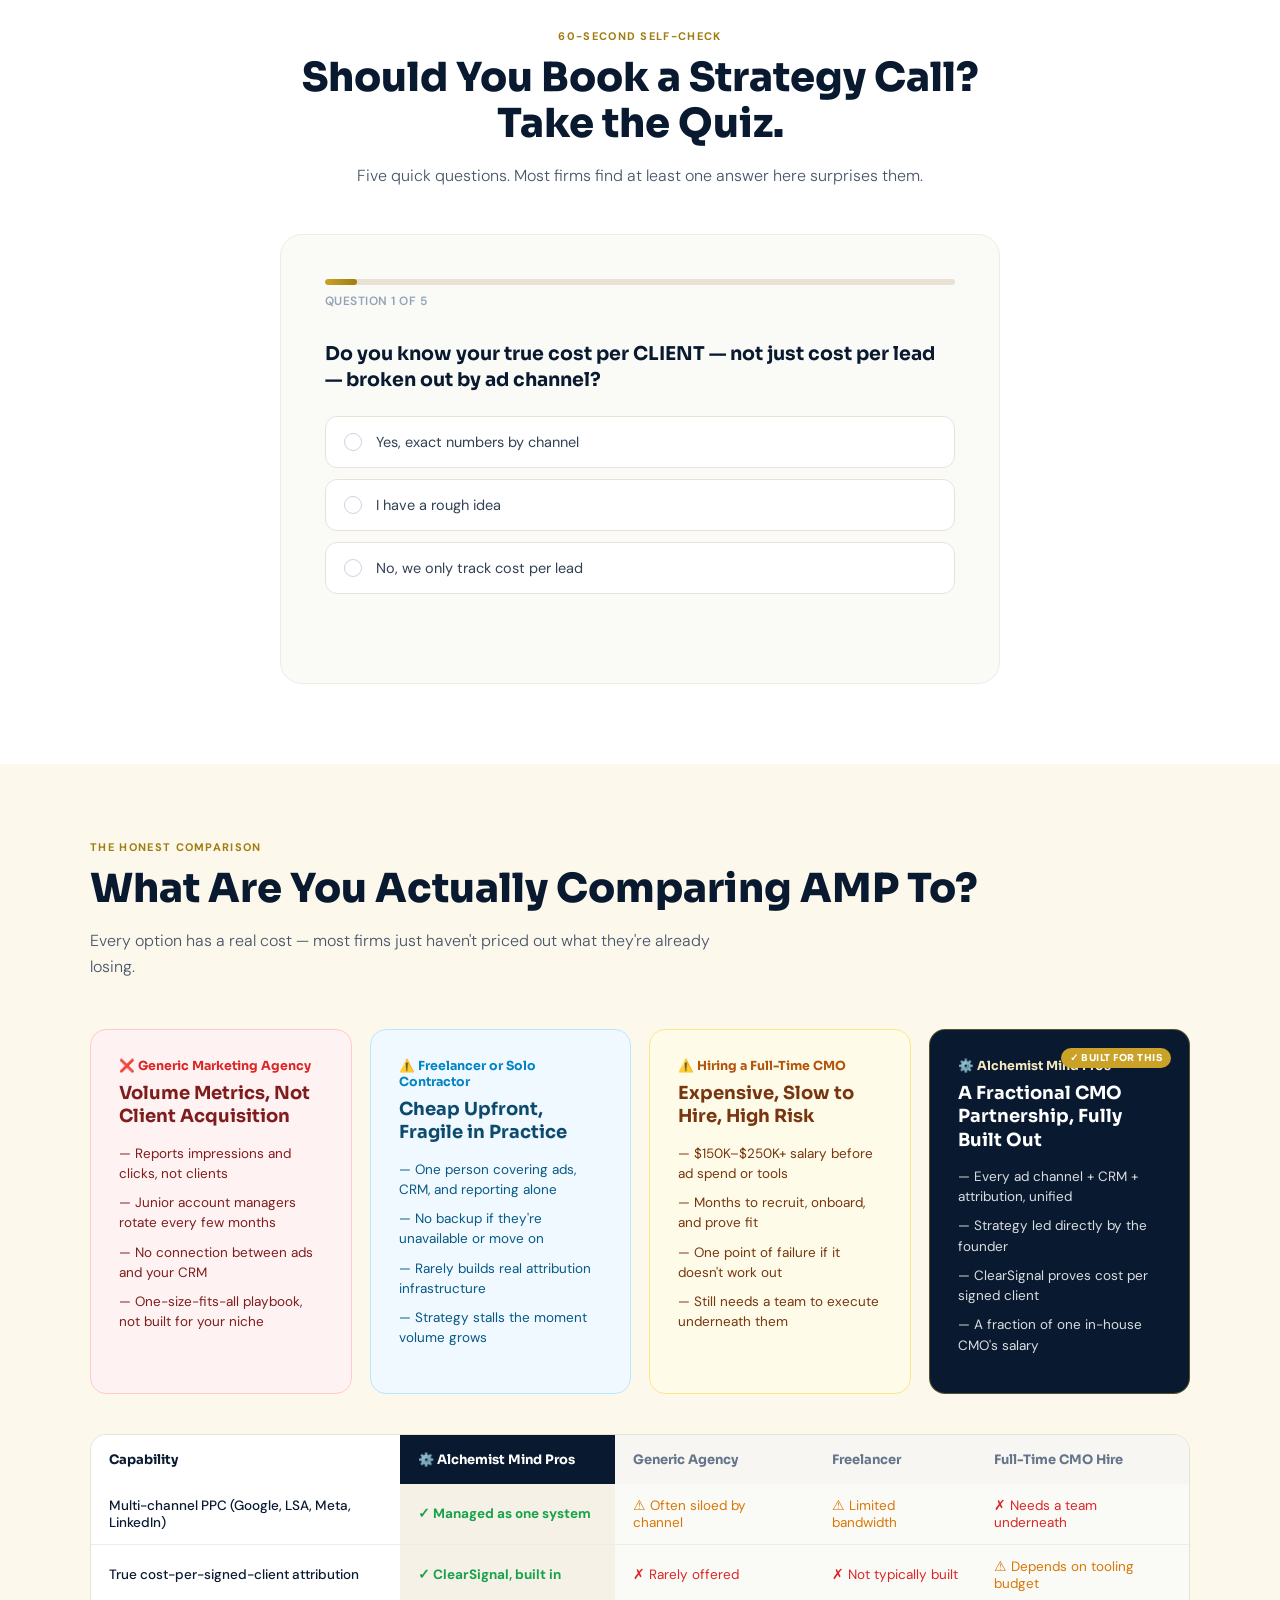
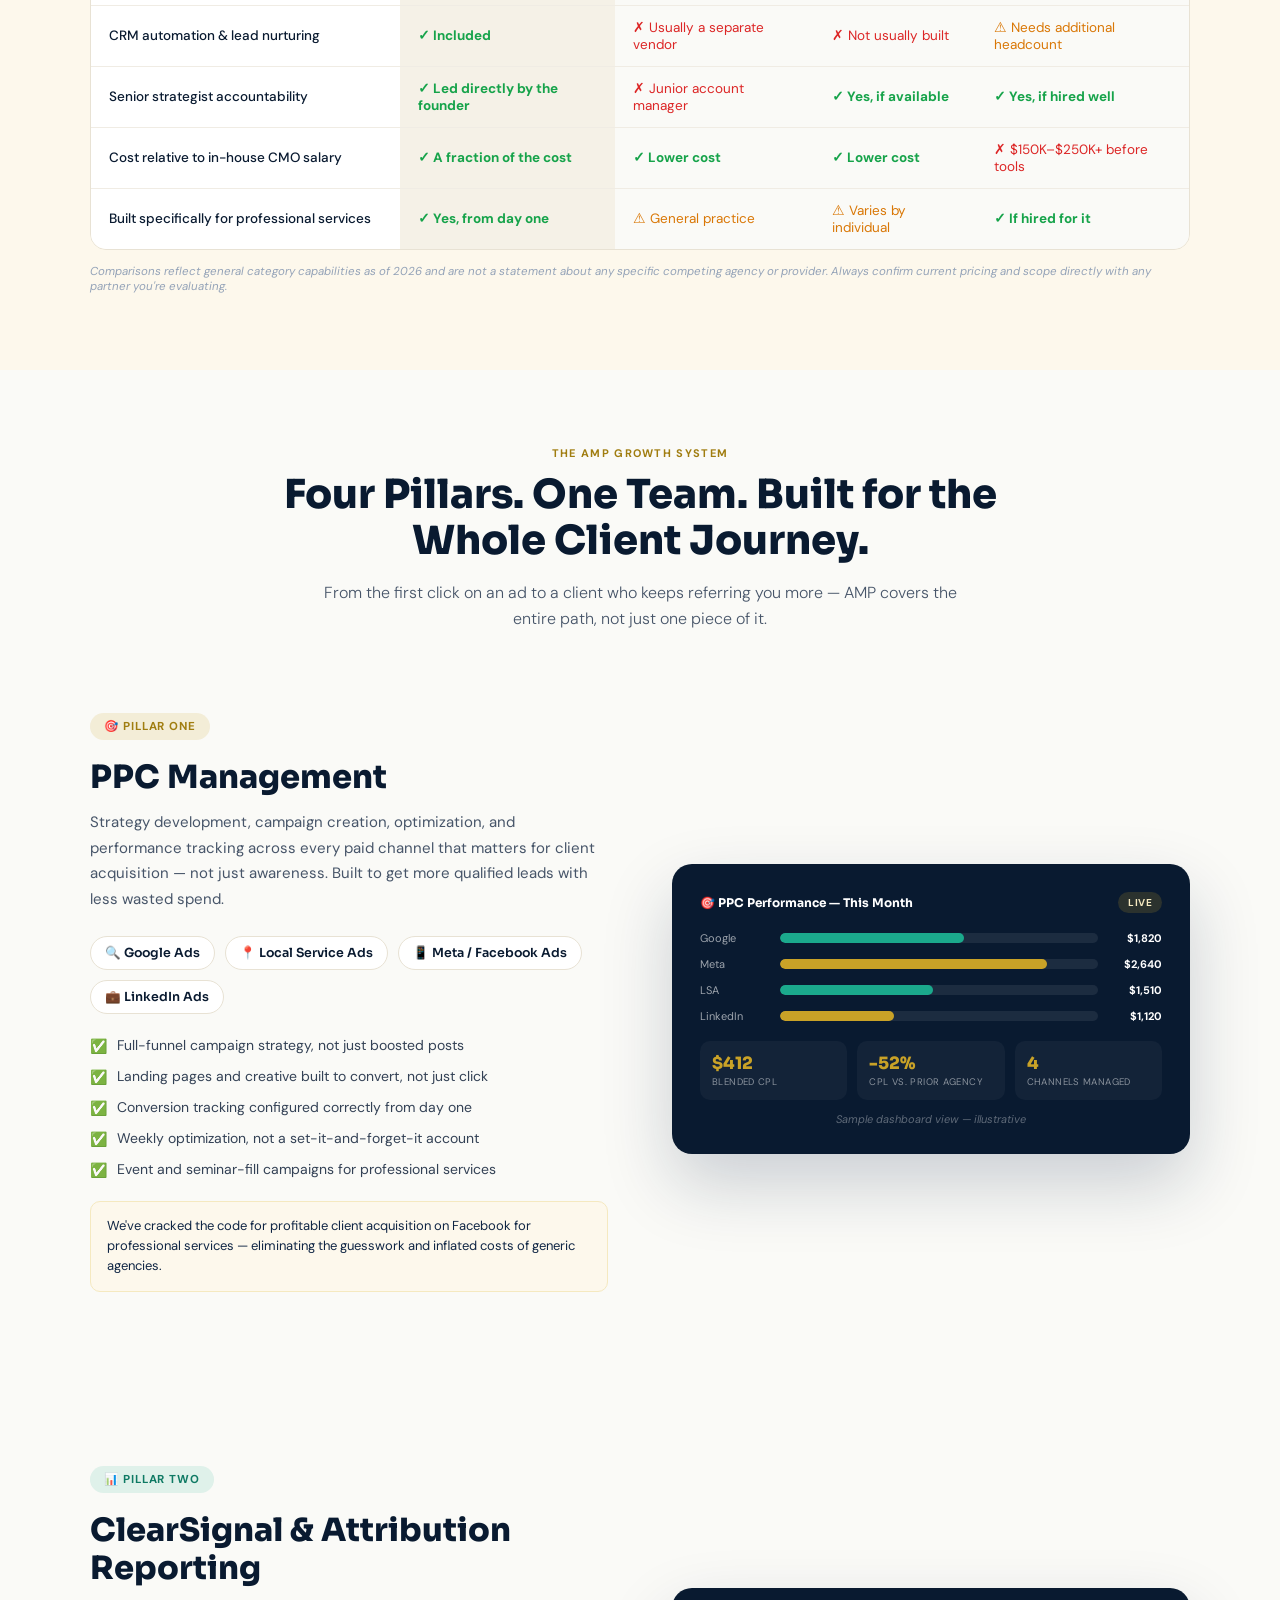
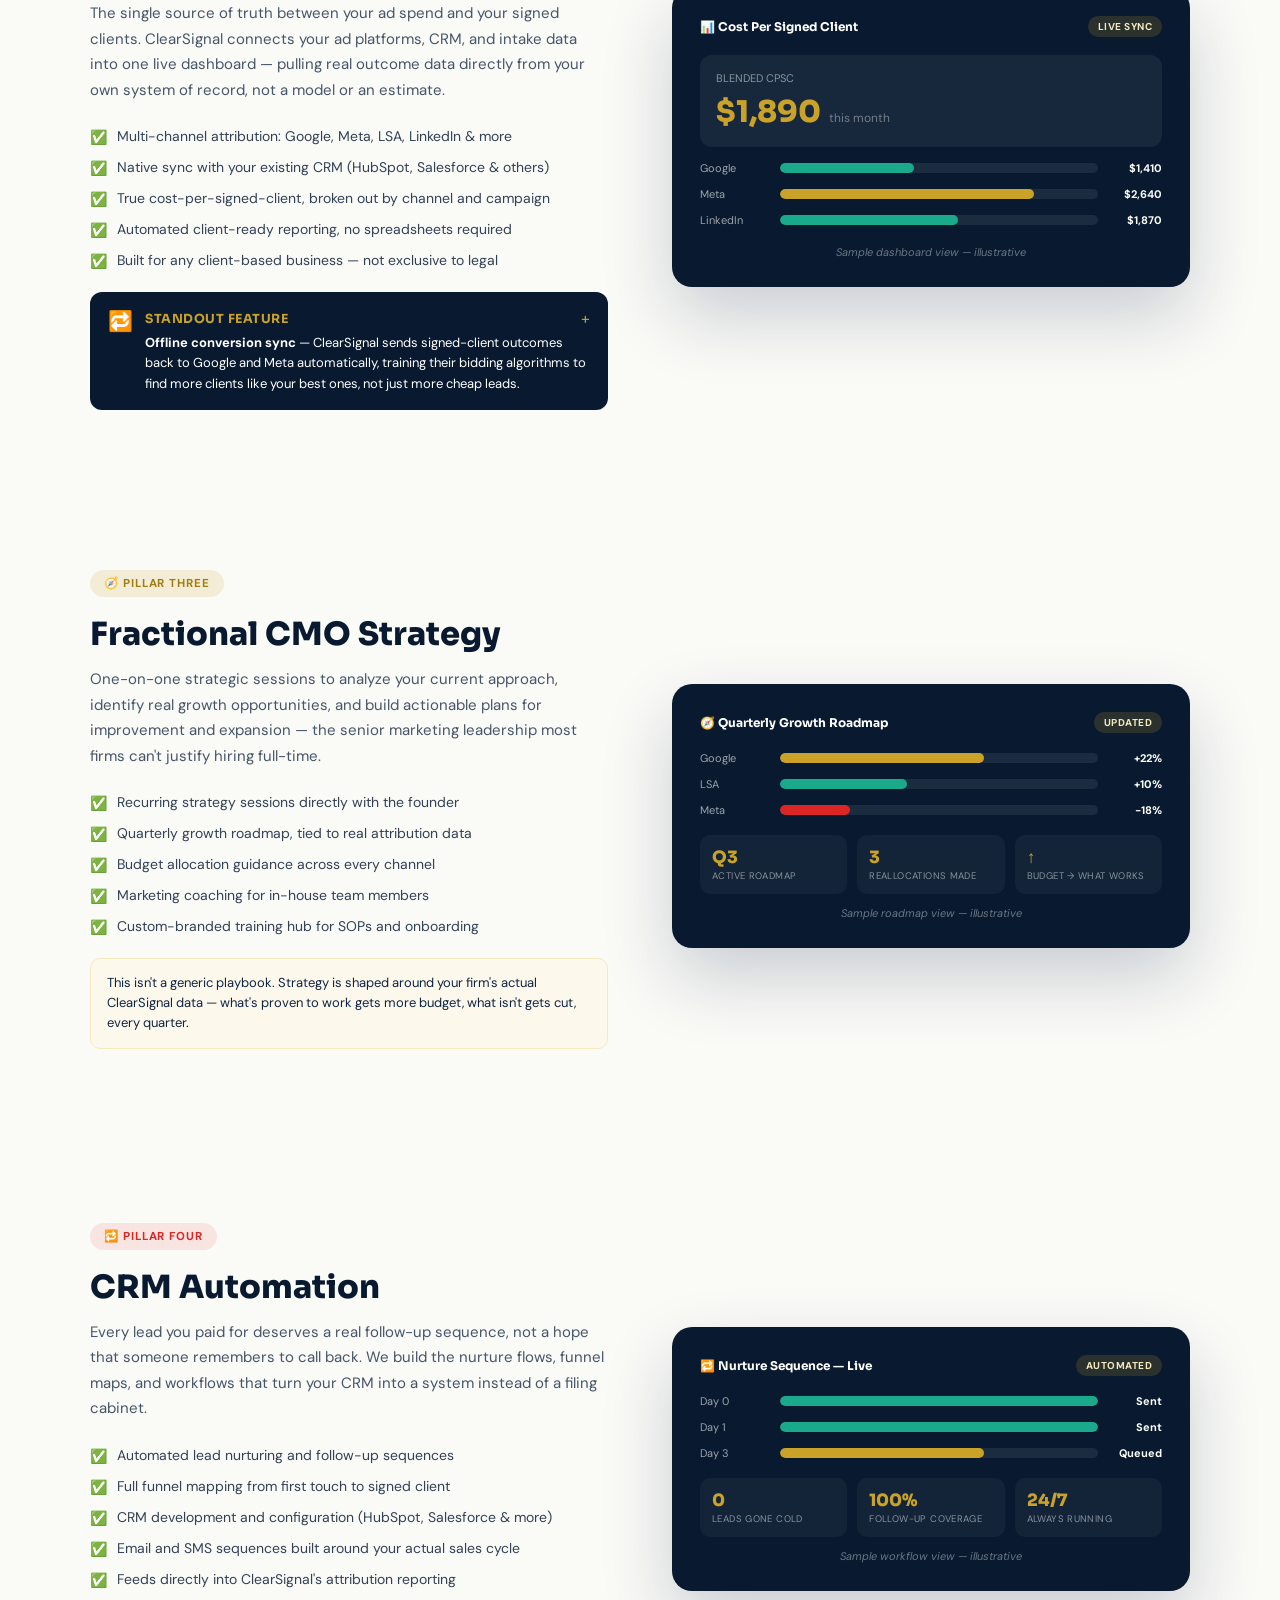
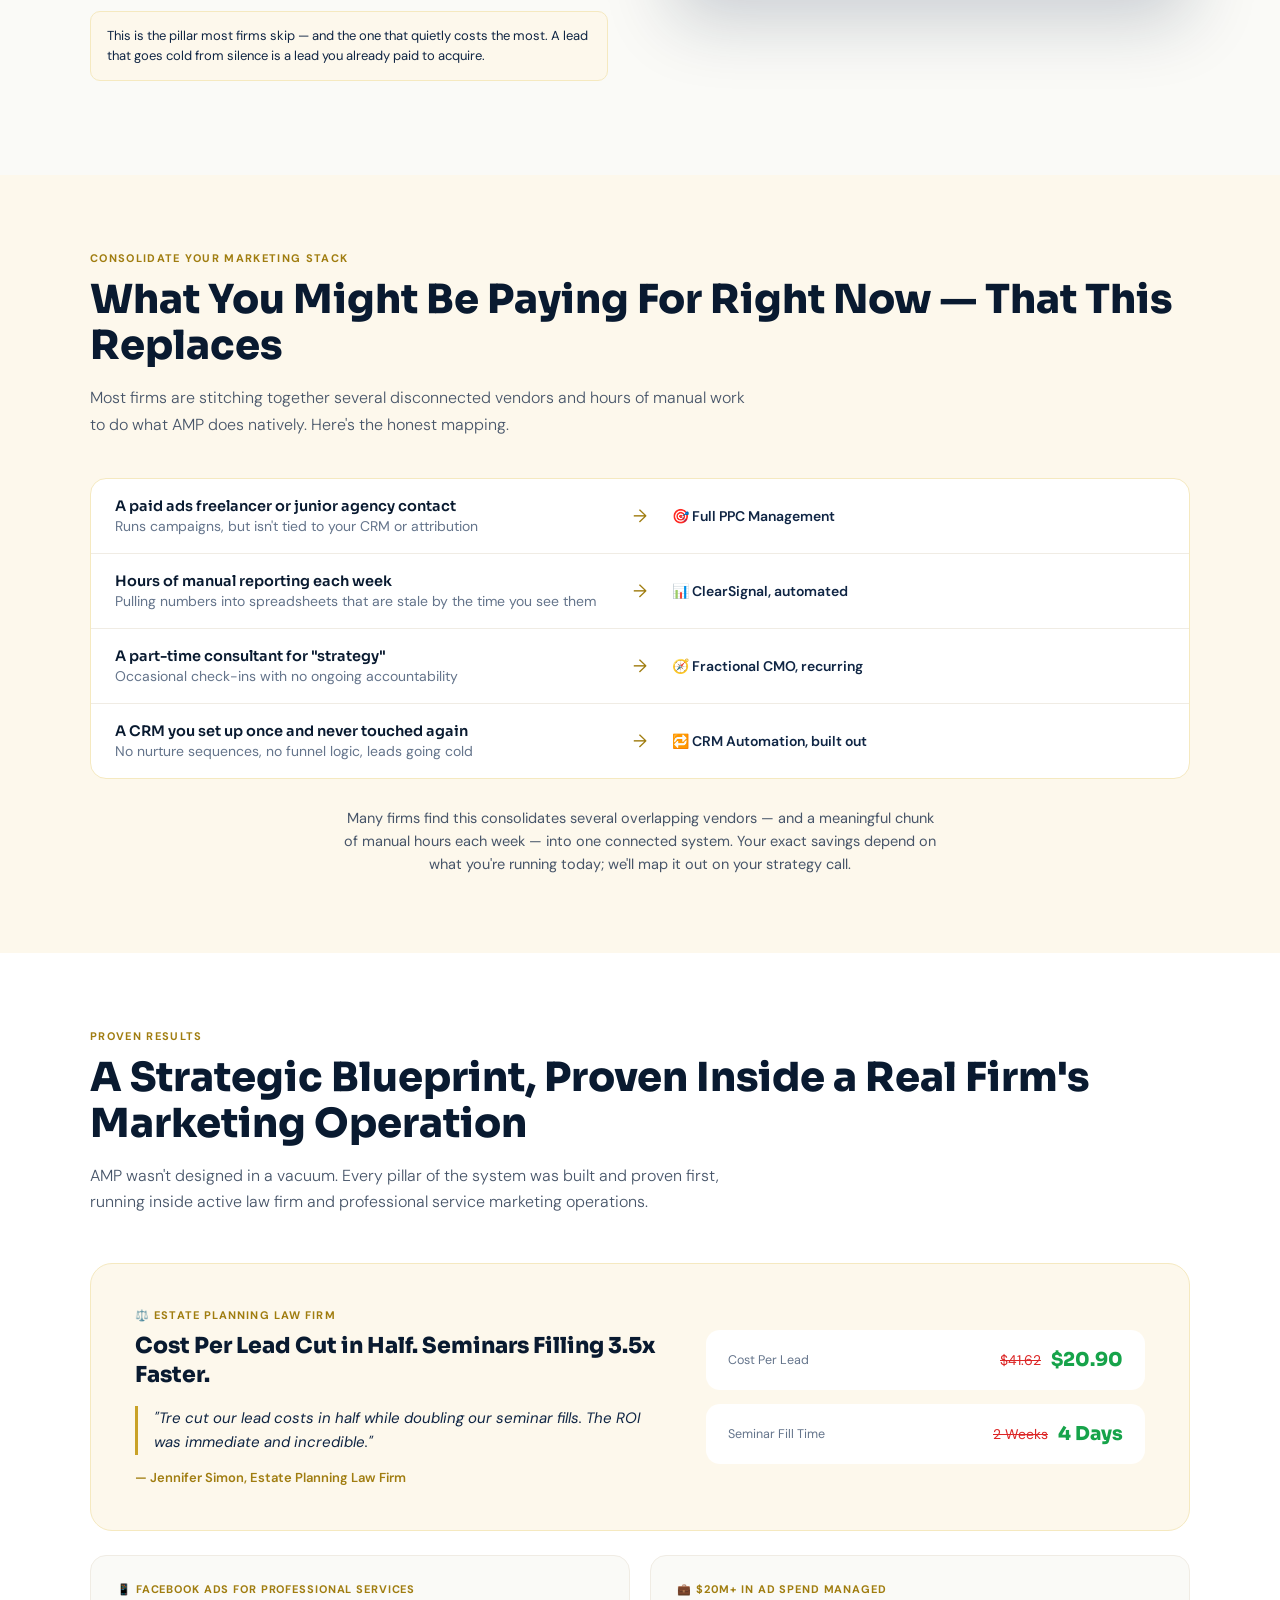
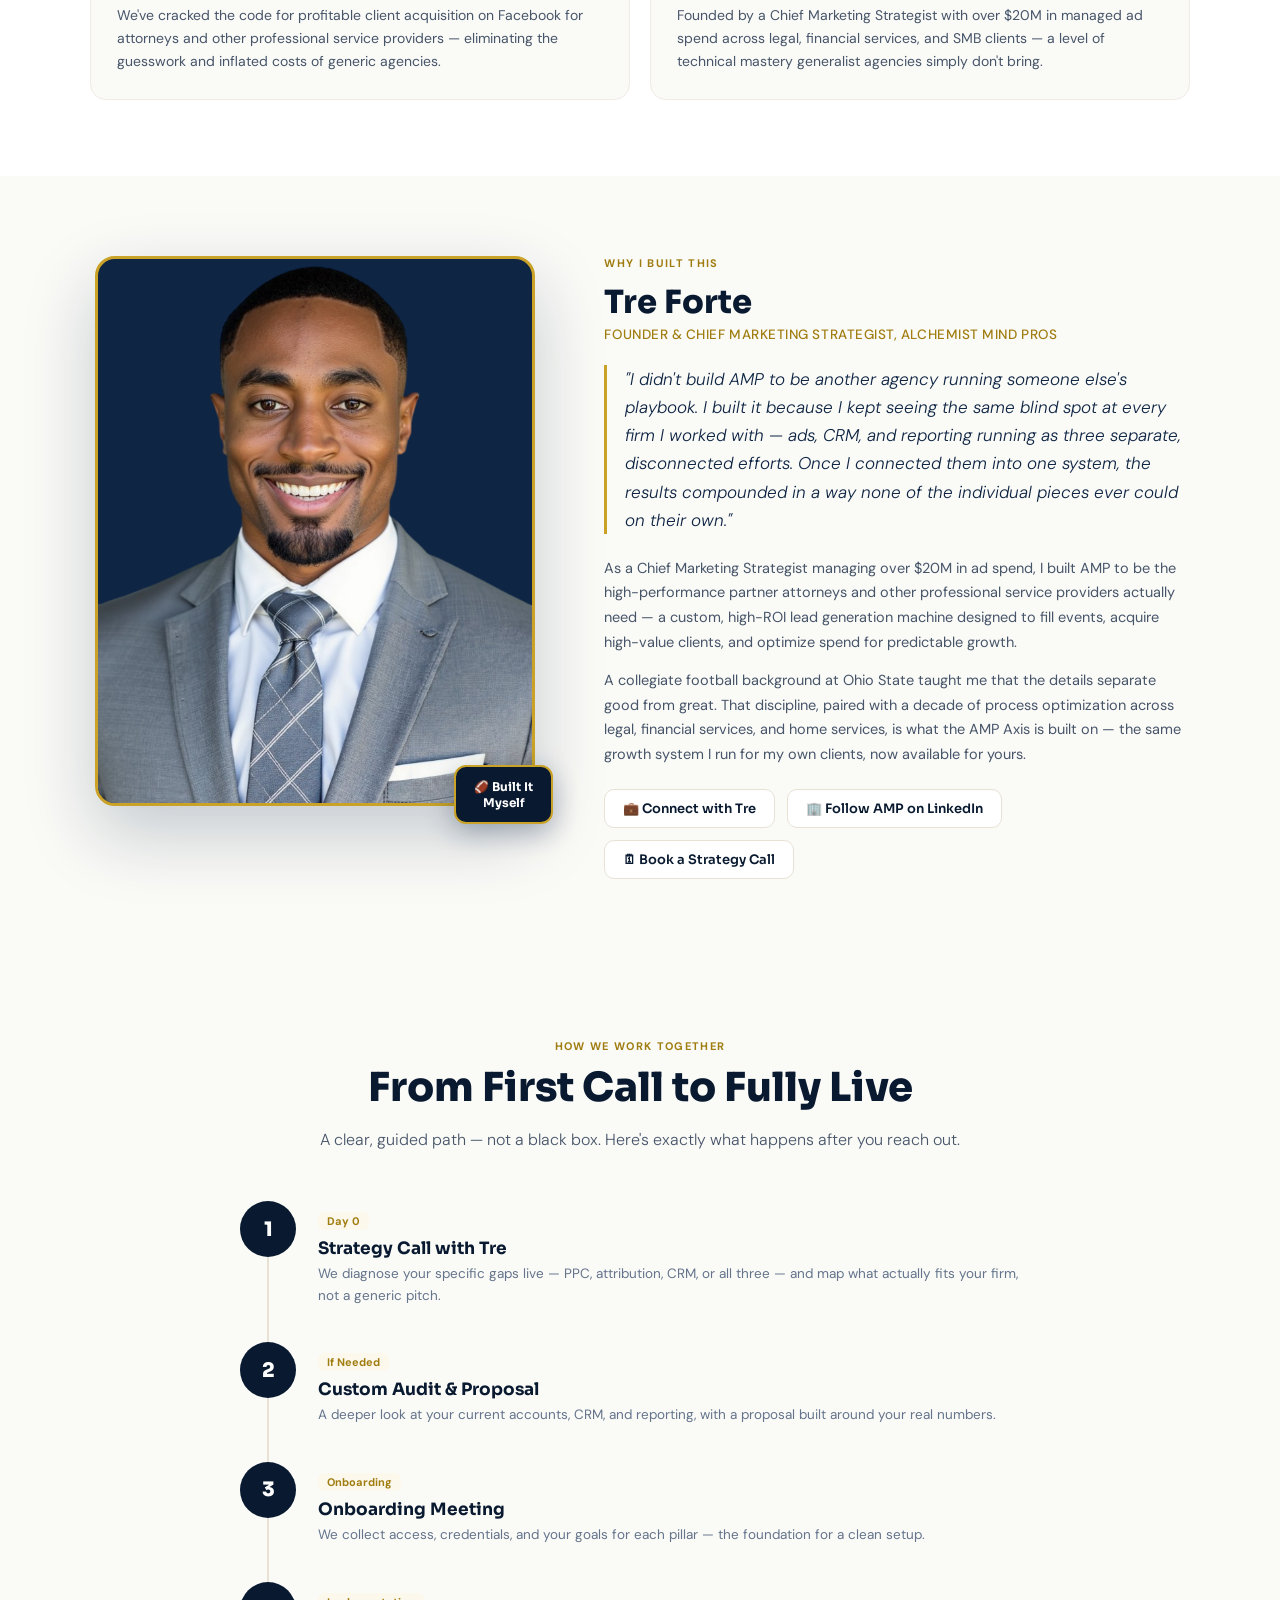
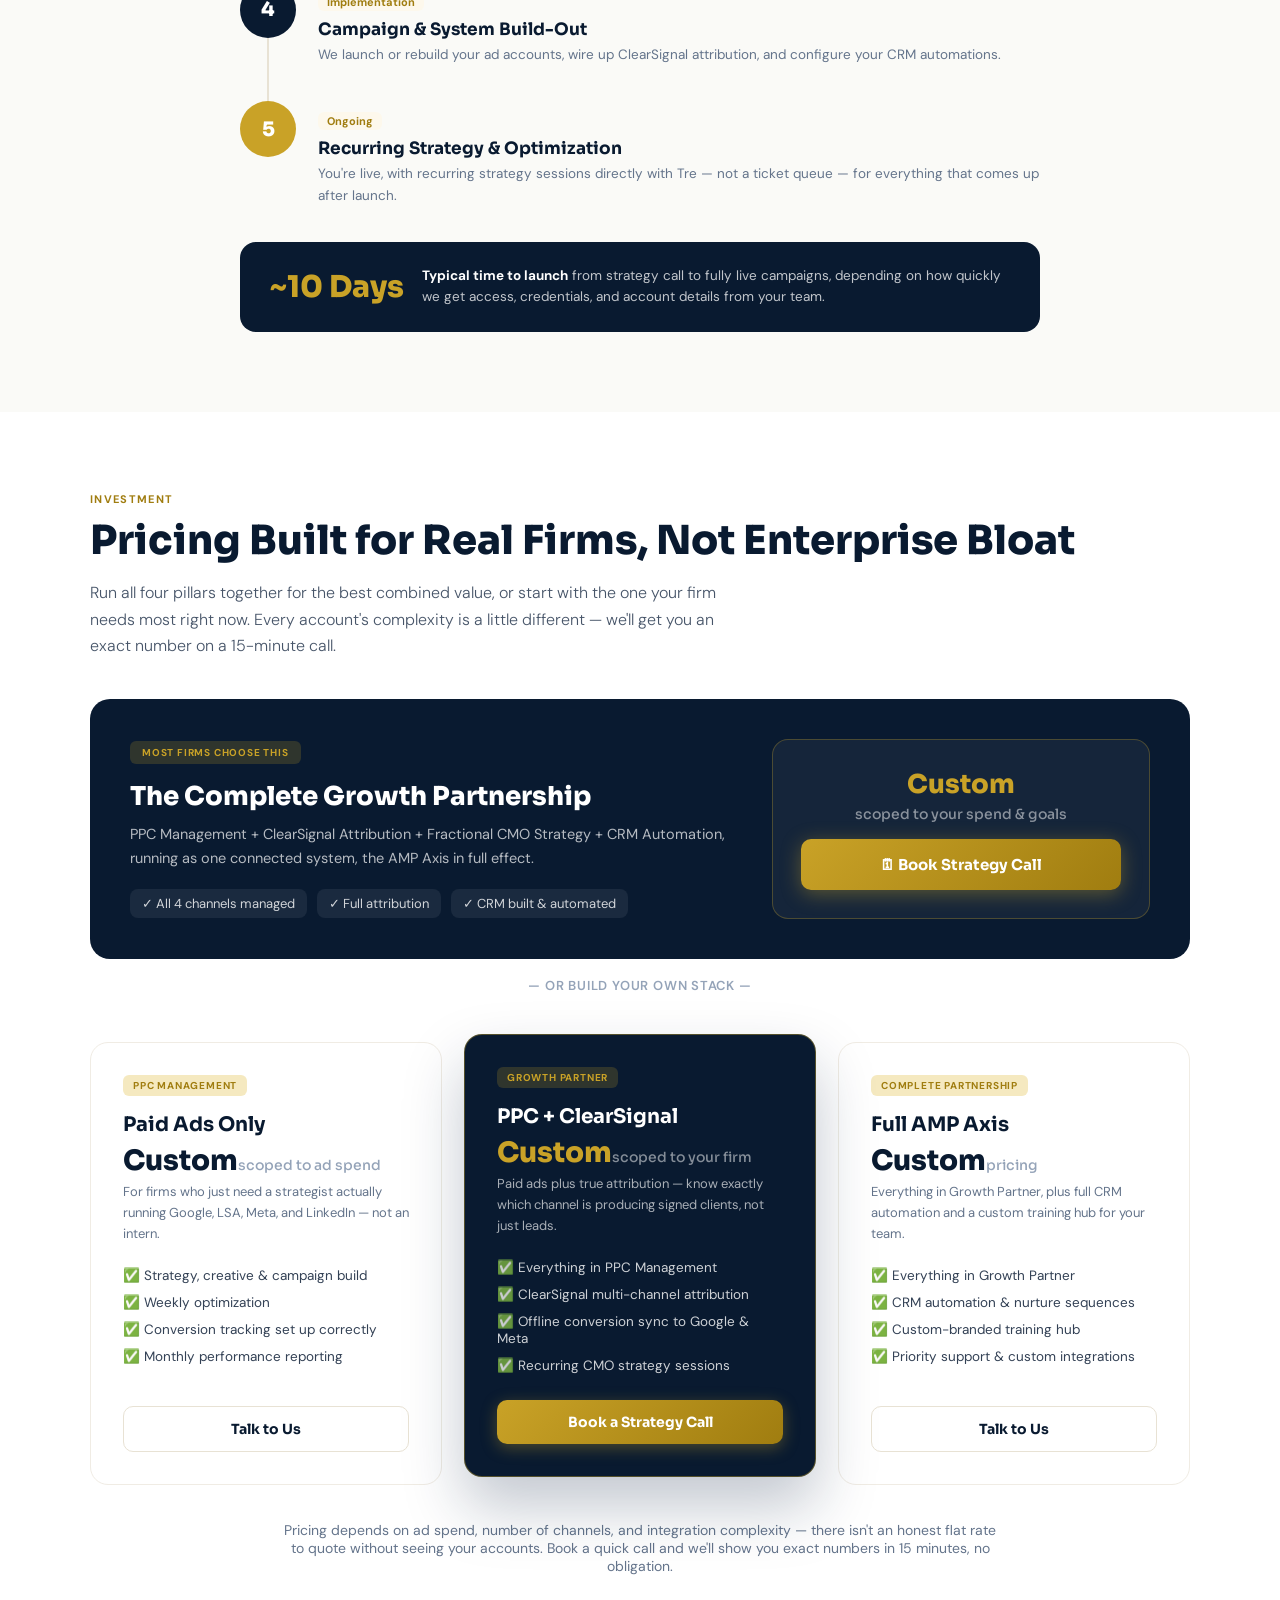
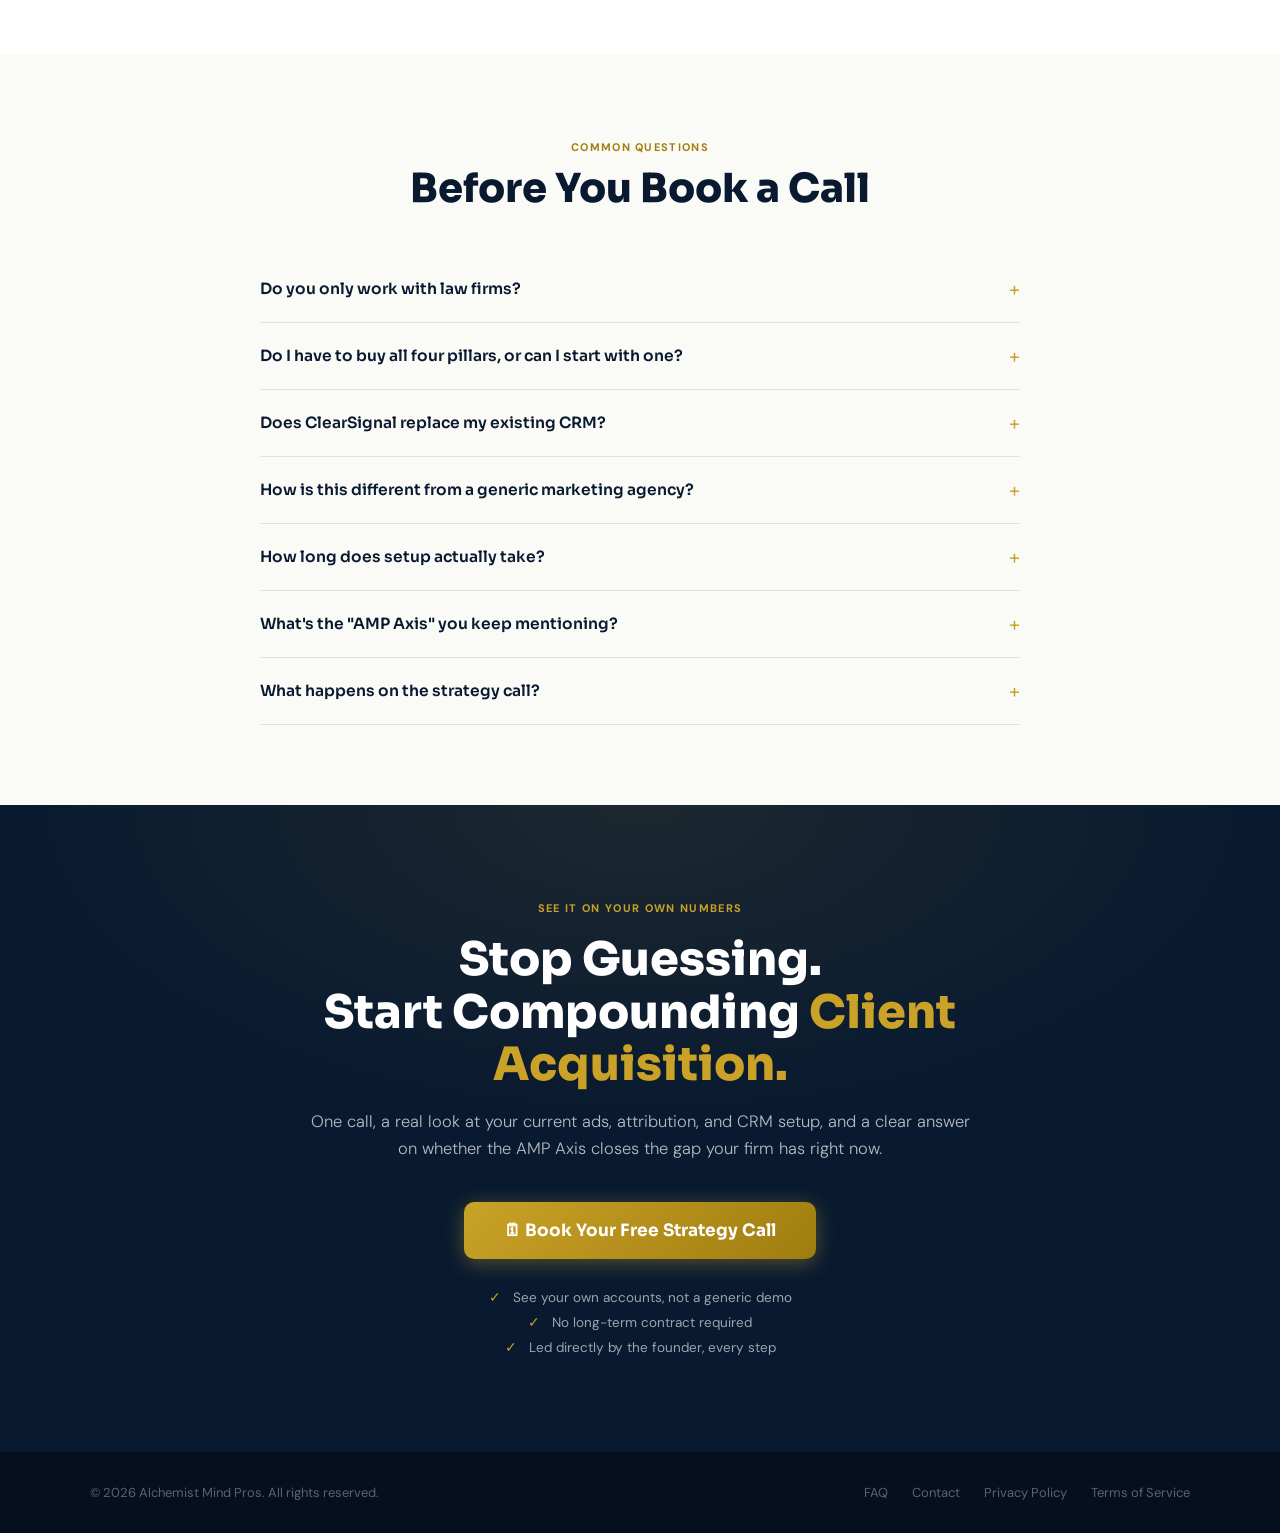
==== commit 0479e1f1: "Make growth-partner page mobile responsive Key fixes (desktop untouched): - Pricing hero block: add " ====
--- a/growth-partner/index.html
+++ b/growth-partner/index.html
@@ -437,38 +437,76 @@
       }
 
       @media (max-width: 768px) {
+        /* Nav */
         .nav-links { display: none; position: absolute; top: 68px; left: 0; right: 0; background: var(--navy-dark); flex-direction: column; align-items: flex-start; gap: 0; padding: 8px 16px 16px; border-bottom: 1px solid rgba(201,162,39,0.15); box-shadow: 0 16px 40px rgba(0,0,0,0.35); }
         .nav-links.mobile-open { display: flex; }
         .nav-links > a, .nav-dropdown { width: 100%; padding: 11px 4px; }
         .nav-dropdown-menu { position: static; display: block; background: transparent; border: none; box-shadow: none; padding: 4px 0 0 14px; min-width: auto; top: auto; left: auto; }
         .nav-dropdown::after { display: none; }
         .nav-toggle { display: block; }
+        /* Trust bar */
+        .trust-bar { font-size: 11px; padding: 8px 12px; }
+        /* Sections */
         .hero { padding: 48px 16px 64px; }
         .section { padding: 56px 16px; }
+        .product-section { padding: 48px 16px; }
+        .axis-section { padding: 48px 16px; }
+        /* Services intro header (overrides inline 76px padding) */
+        .services-section-intro { padding: 48px 16px 0 !important; }
+        /* Cards & panels */
         .quiz-card, .case-spotlight { padding: 24px 16px; }
+        .pricing-hero-grid { grid-template-columns: 1fr !important; gap: 20px !important; padding: 24px 20px !important; }
+        /* Grids */
         .positioning-grid, .axis-steps { grid-template-columns: 1fr; }
         .secondary-proof { grid-template-columns: 1fr; }
+        /* Hero CTAs */
         .hero-ctas { flex-direction: column; width: 100%; }
         .btn-gold, .btn-ghost { width: 100%; justify-content: center; }
-        .mock-stat-row { grid-template-columns: 1fr; }
+        /* Mock dashboard — keep stats 3-across but compact */
+        .mock-stat-row { grid-template-columns: repeat(3, 1fr); }
+        .mock-stat { padding: 8px 6px; }
+        .mock-stat-num { font-size: 14px; }
+        .mock-stat-label { font-size: 7.5px; }
+        .mock-bar-label { width: 48px; font-size: 10px; }
+        .mock-bar-val { width: 40px; font-size: 10px; }
+        .mock-title { font-size: 10px; }
+        .hero-stat { padding: 16px 18px; }
+        /* Stack consolidation table */
         .stack-row { grid-template-columns: 1fr; text-align: center; justify-items: center; padding: 20px 16px; }
         .stack-arrow { transform: rotate(90deg); margin: 6px 0; }
+        /* Founder */
         .founder-photo-badge { right: 0; bottom: -10px; font-size: 11px; padding: 8px 12px; }
-        .product-section { padding: 56px 16px; }
-        .axis-section { padding: 56px 16px; }
-        .axis-phone-frame { width: 230px; }
-        .axis-badge-float { position: static; margin: 10px auto 0; max-width: 260px; }
+        /* Axis video phone — stack badges above/below frame */
+        .axis-phone-frame { width: 220px; }
+        .axis-phone-stage { flex-direction: column; align-items: center; gap: 16px; }
+        .axis-badge-float { position: static; margin: 0 auto; max-width: 260px; }
+        /* Footer */
         footer .footer-inner { flex-direction: column; text-align: center; }
       }
 
       @media (max-width: 480px) {
         .hero-h1 { font-size: 25px; }
-        .hero-stat { min-width: 100%; }
+        /* Hero stats: 2×2 grid instead of 4 stacked */
+        .hero-stat { min-width: calc(50% - 1px); padding: 14px 12px; }
+        .hero-stat-num { font-size: 20px; }
+        .hero-stat-label { font-size: 11px; }
+        .hero-stats { margin-top: 36px; }
         .nav-inner { padding: 0 16px; }
         .quiz-option { padding: 14px; font-size: 13.5px; }
         .case-metric-block { flex-direction: column; align-items: flex-start; }
         .case-metric-nums { margin-top: 6px; }
         .positioning-grid { grid-template-columns: 1fr; }
+        /* Further compact mock stats on very small screens */
+        .mock-stat-num { font-size: 12px; }
+        .mock-stat-label { font-size: 7px; }
+        .mock-bar-label { width: 36px; font-size: 9px; }
+        .mock-bar-val { width: 34px; font-size: 9px; }
+        /* Process badge stack */
+        .process-badge { flex-direction: column; text-align: center; padding: 20px 16px; gap: 10px; }
+        /* Phone frame */
+        .axis-phone-frame { width: 200px; }
+        /* Pricing hero block */
+        .pricing-hero-grid { padding: 20px 16px !important; }
       }
     </style>
 </head>
@@ -816,7 +854,7 @@
 
     <!-- SERVICES / PILLARS -->
     <section id="services">
-        <div style="text-align:center; padding: 76px 24px 0;">
+        <div class="services-section-intro" style="text-align:center; padding: 76px 24px 0;">
             <div class="section-tag">The AMP Growth System</div>
             <h2 class="section-h2" style="max-width:760px; margin:0 auto 16px;">Four Pillars. One Team. Built for the Whole Client Journey.</h2>
             <p class="section-lead" style="margin:0 auto;">From the first click on an ad to a client who keeps referring you more — AMP covers the entire path, not just one piece of it.</p>
@@ -1115,7 +1153,7 @@
             <h2 class="section-h2">Pricing Built for Real Firms, Not Enterprise Bloat</h2>
             <p class="section-lead">Run all four pillars together for the best combined value, or start with the one your firm needs most right now. Every account's complexity is a little different — we'll get you an exact number on a 15-minute call.</p>
 
-            <div style="background: var(--navy-dark); border-radius: 20px; padding: 40px; margin-top: 40px; display:grid; grid-template-columns: 1.6fr 1fr; gap: 36px; align-items: center;">
+            <div class="pricing-hero-grid" style="background: var(--navy-dark); border-radius: 20px; padding: 40px; margin-top: 40px; display:grid; grid-template-columns: 1.6fr 1fr; gap: 36px; align-items: center;">
                 <div>
                     <div style="display:inline-block; font-size:10px; font-weight:700; letter-spacing:0.08em; text-transform:uppercase; background: rgba(201,162,39,0.2); color: var(--gold); padding: 5px 12px; border-radius: 6px; margin-bottom: 16px;">Most Firms Choose This</div>
                     <div style="font-family:'Sora'; font-weight:800; font-size: 26px; color: white; margin-bottom: 10px;">The Complete Growth Partnership</div>
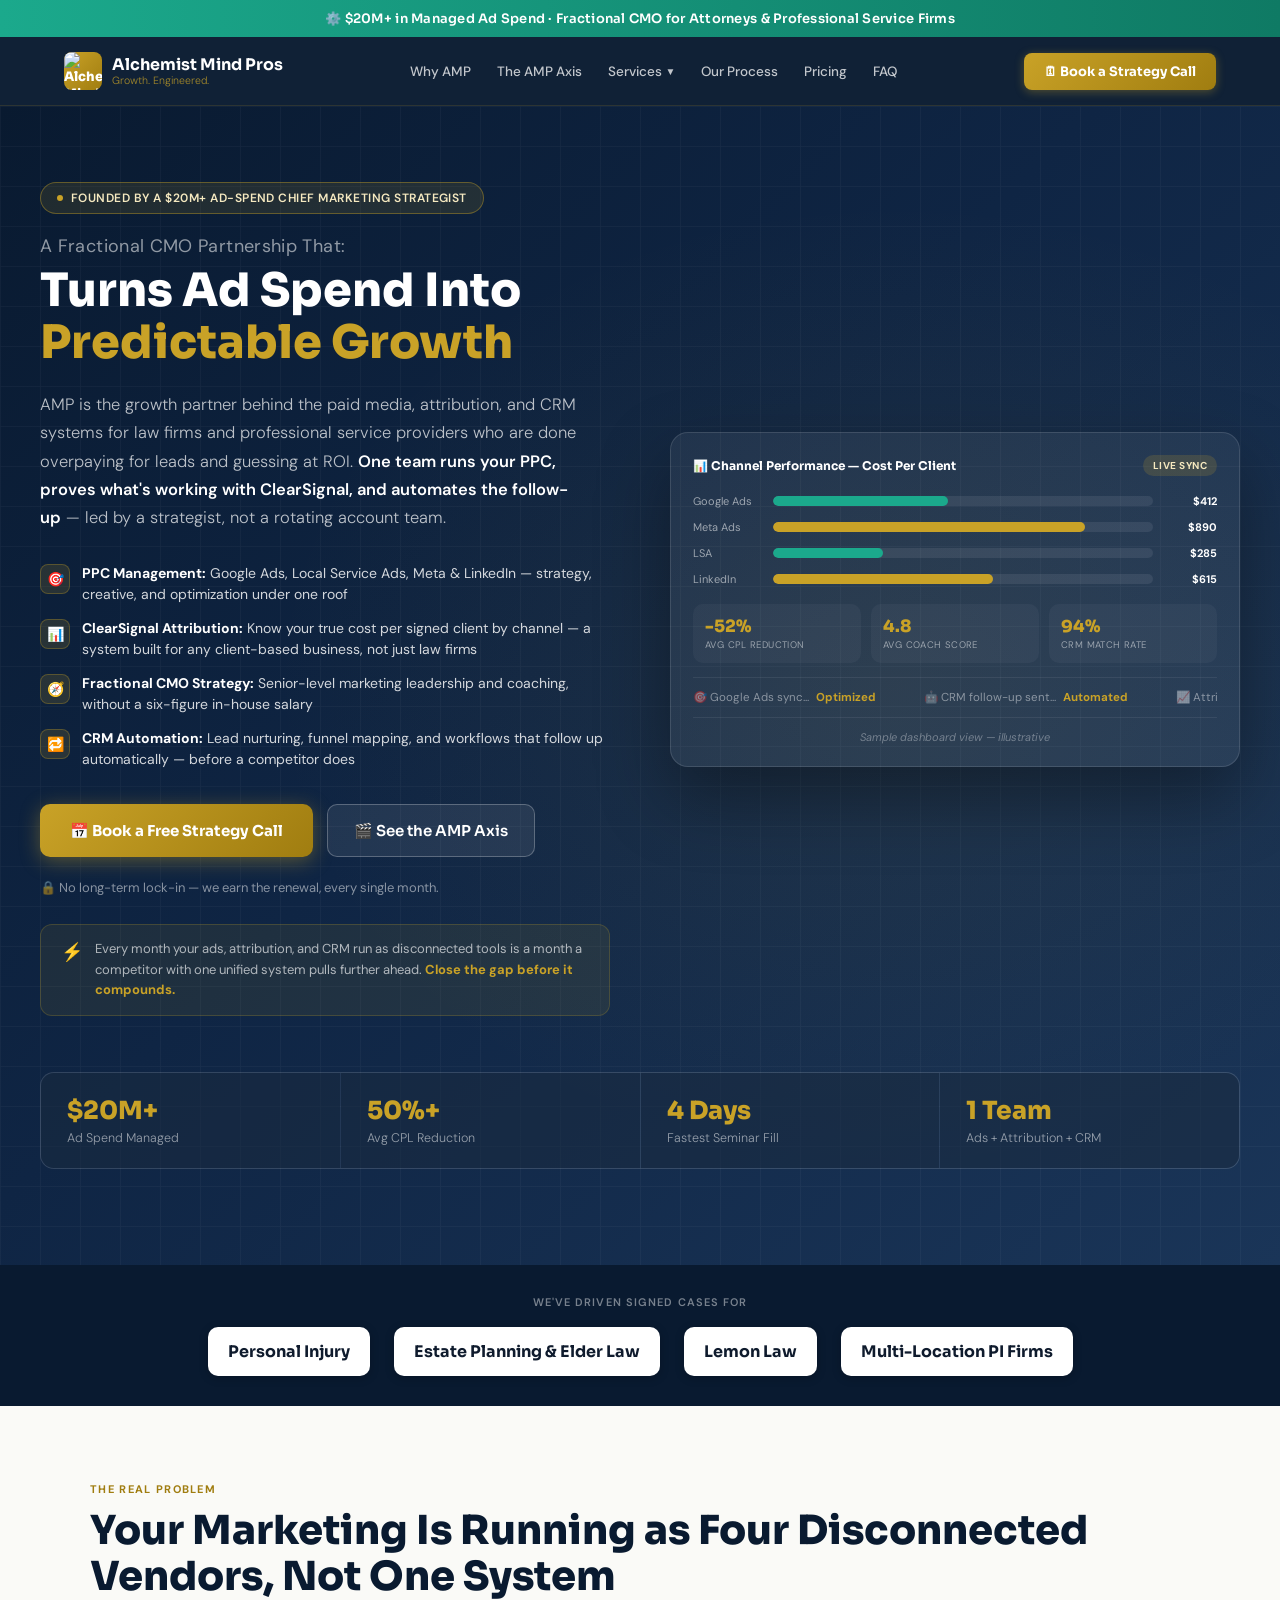
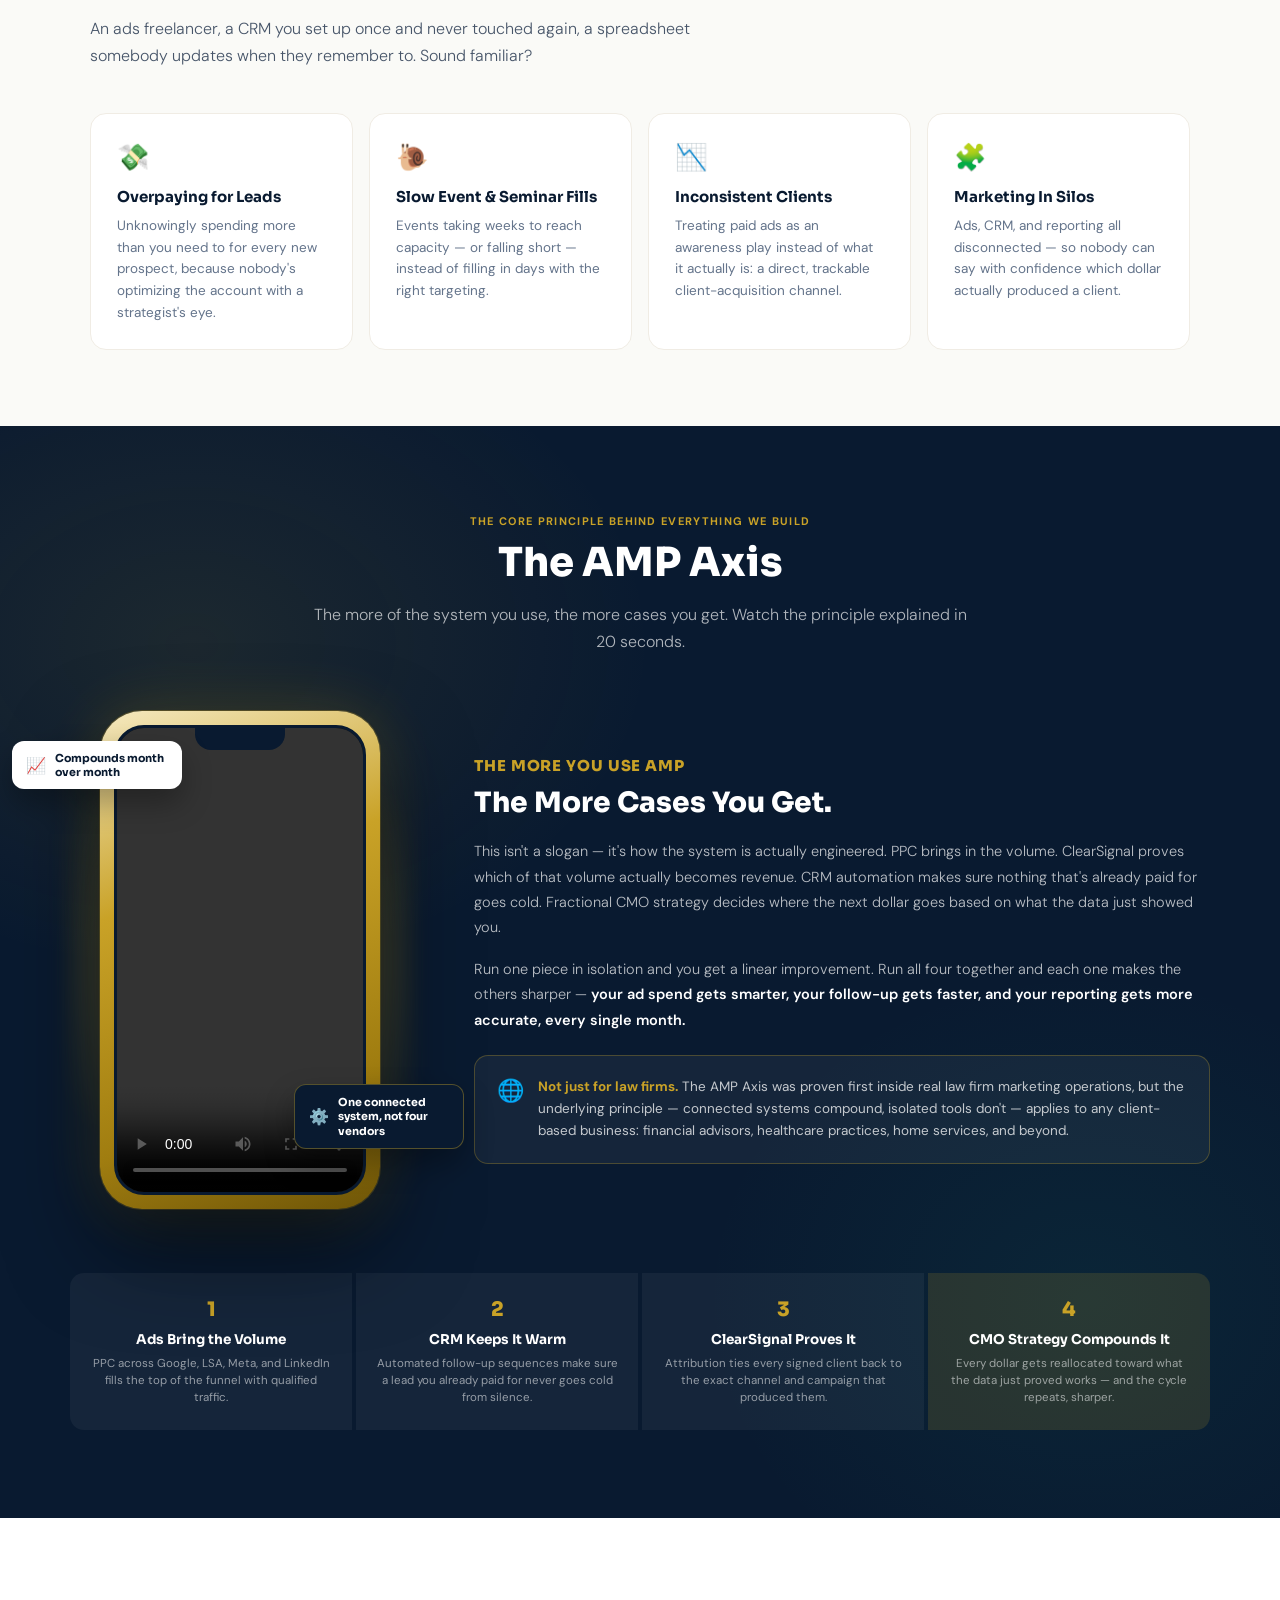
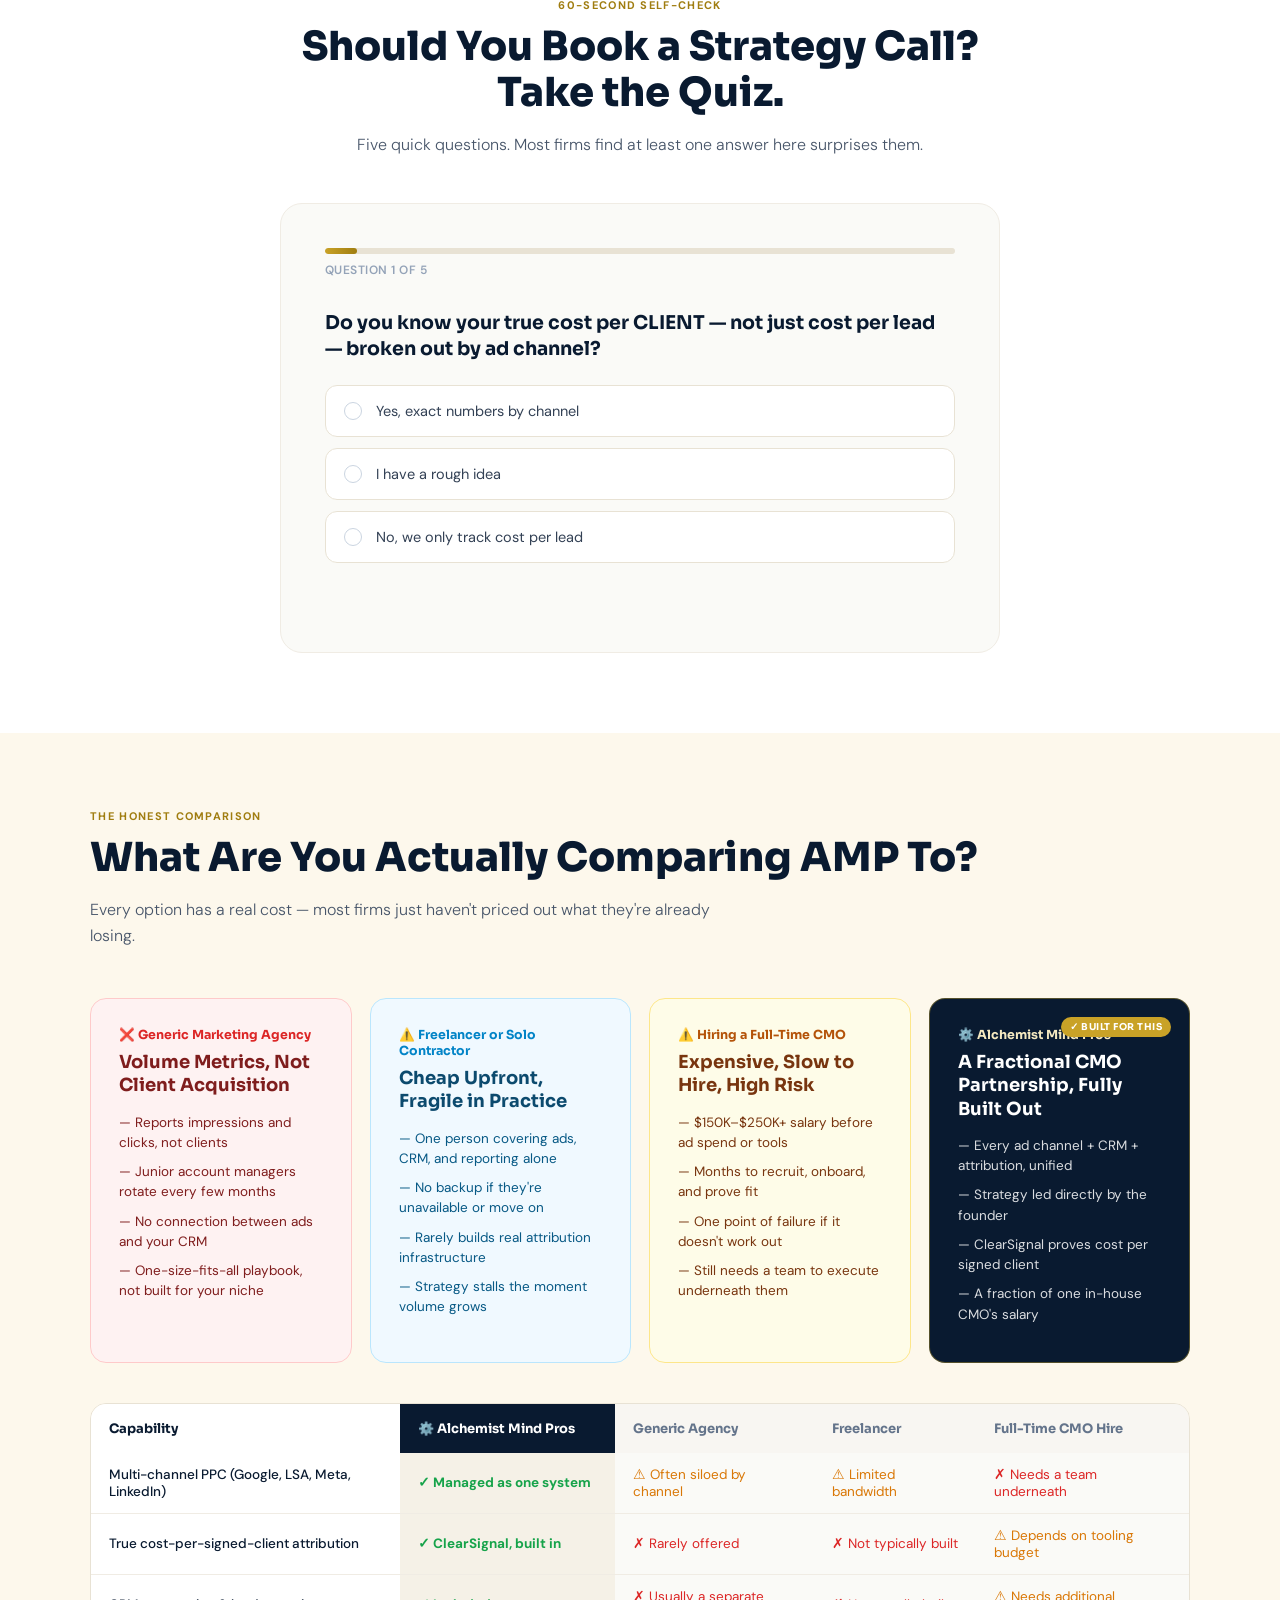
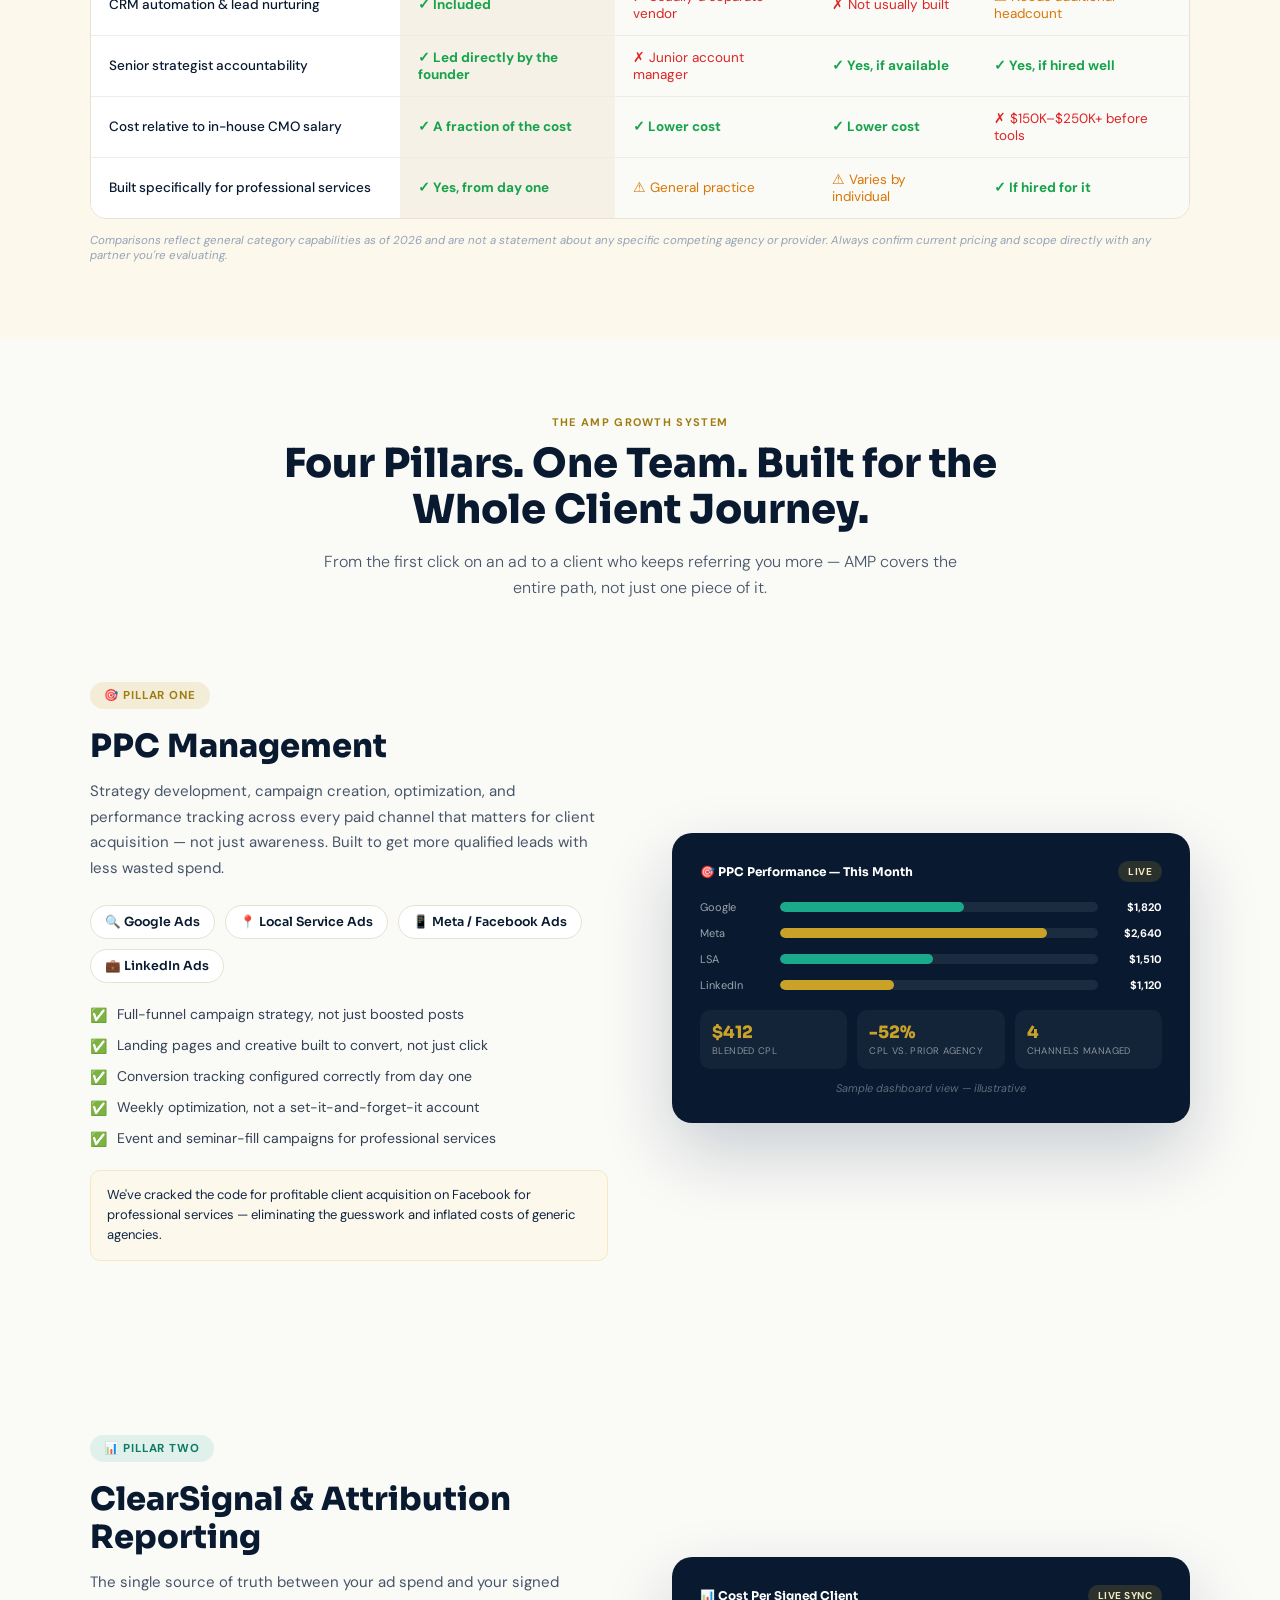
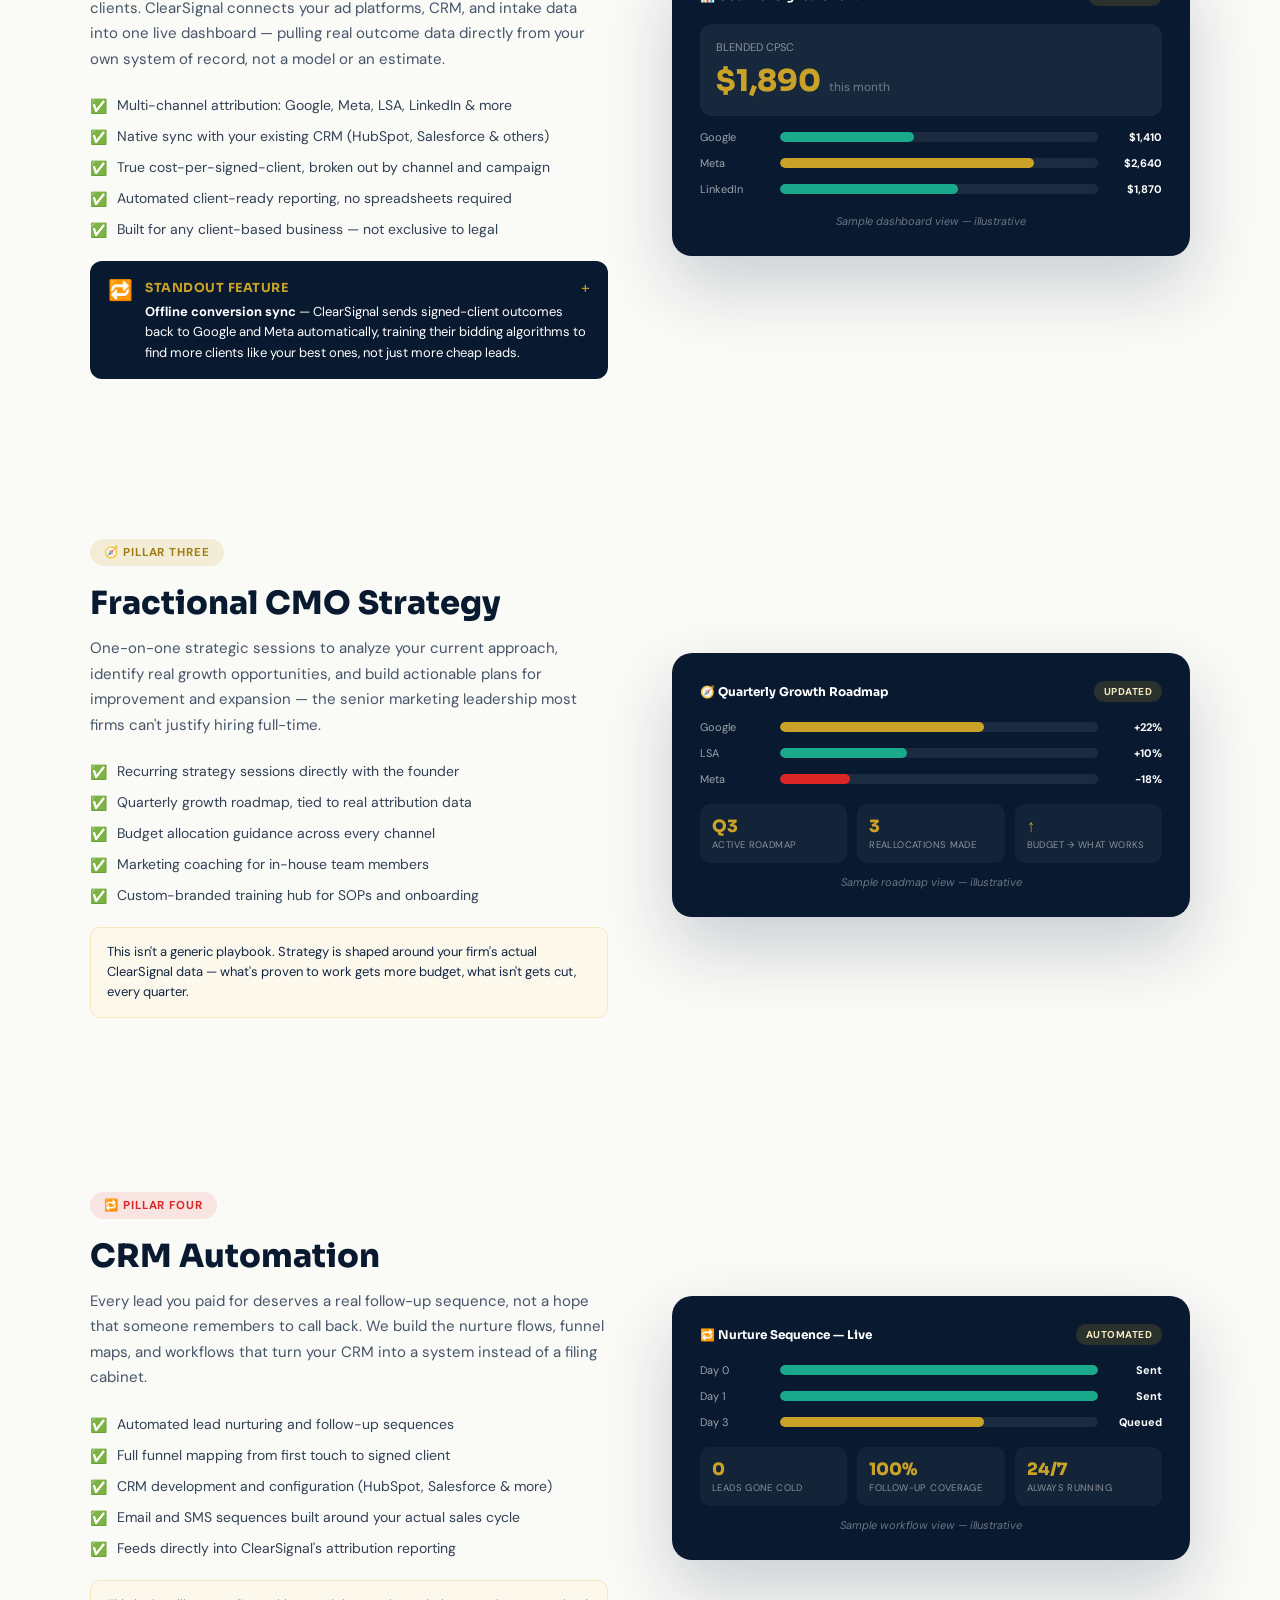
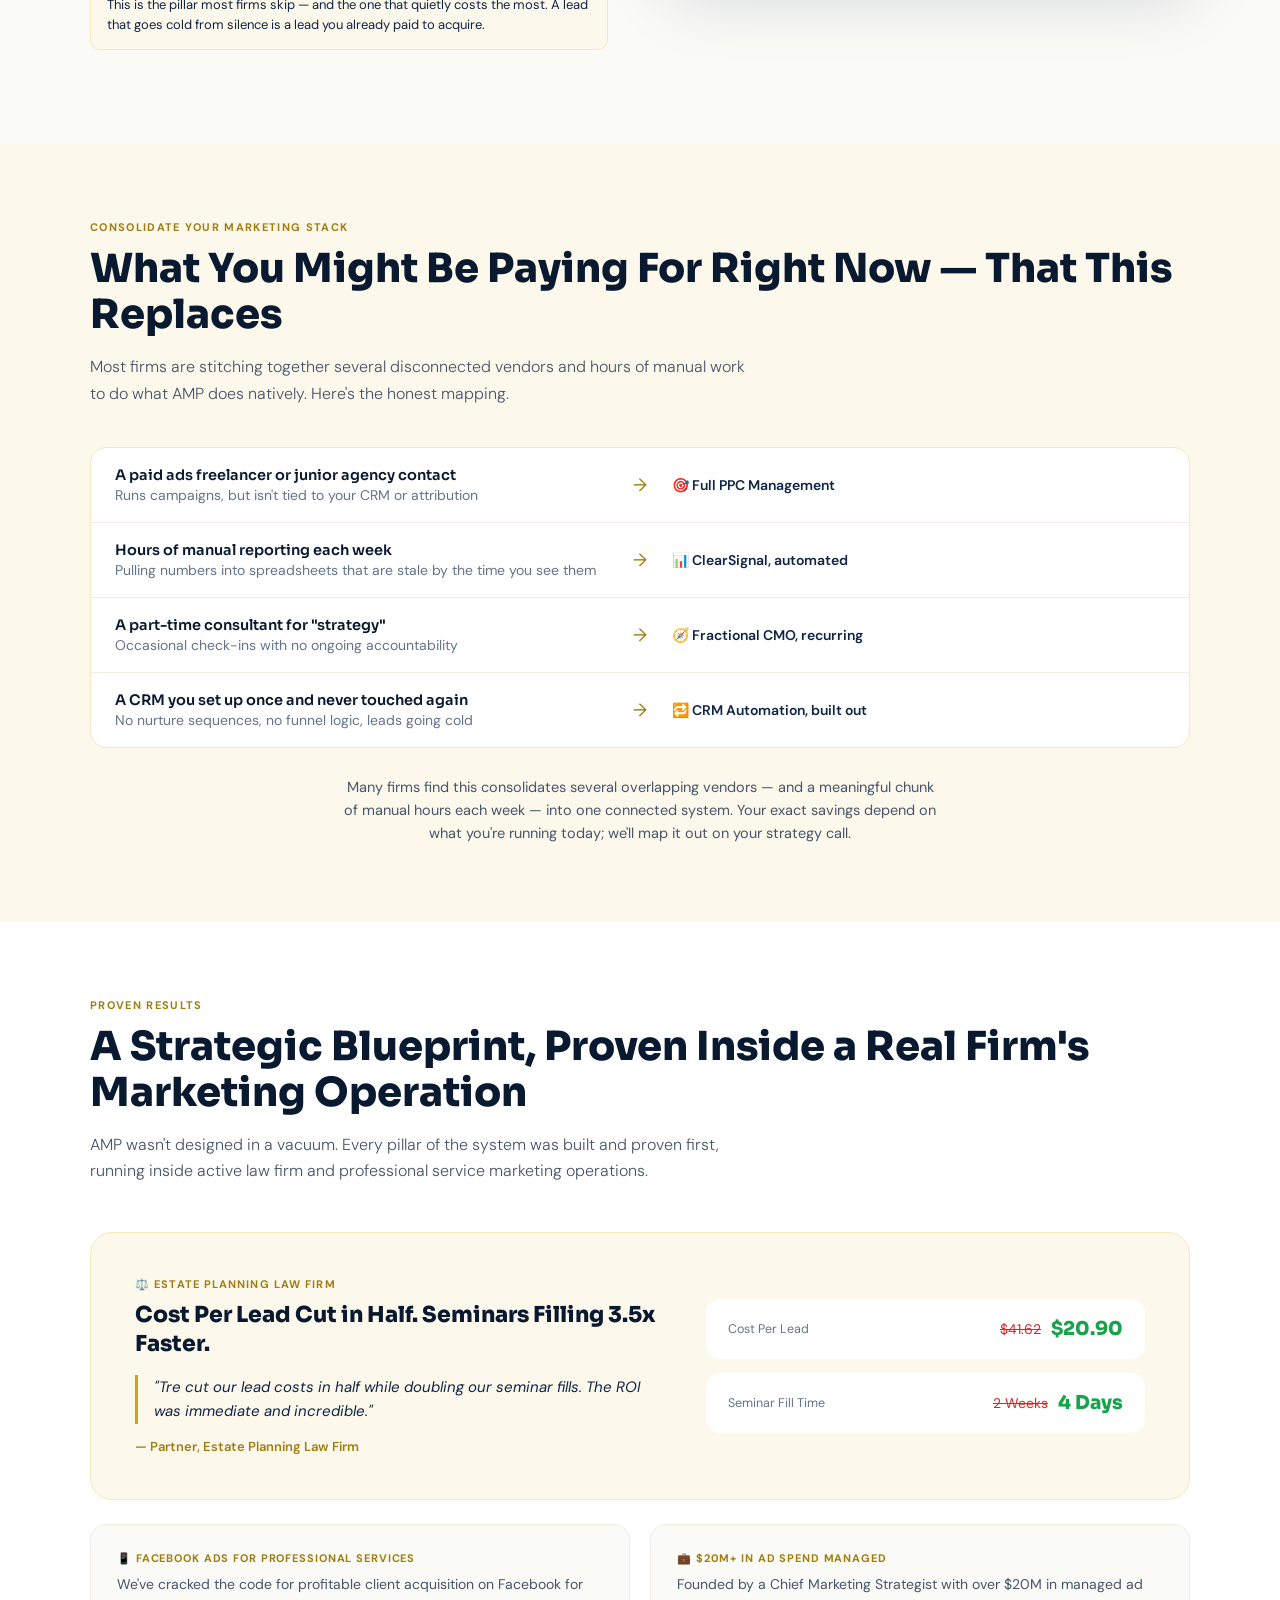
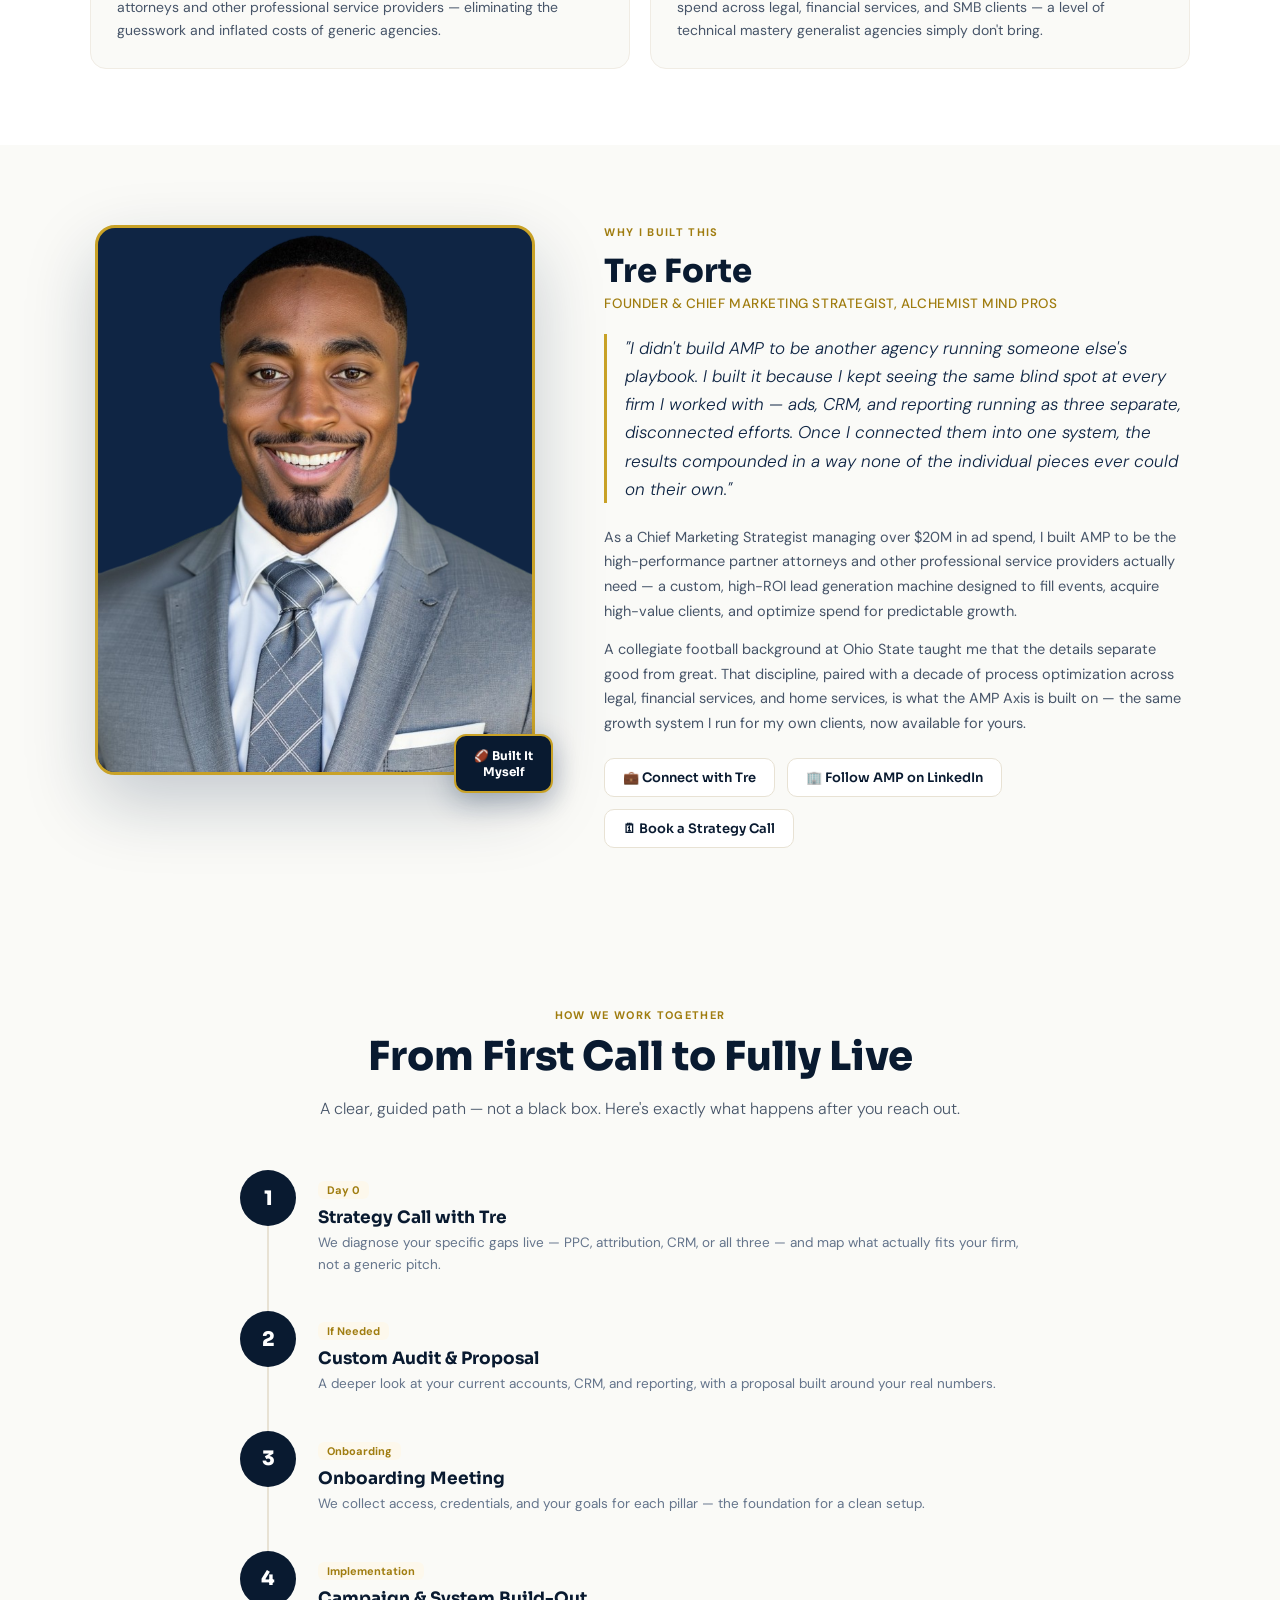
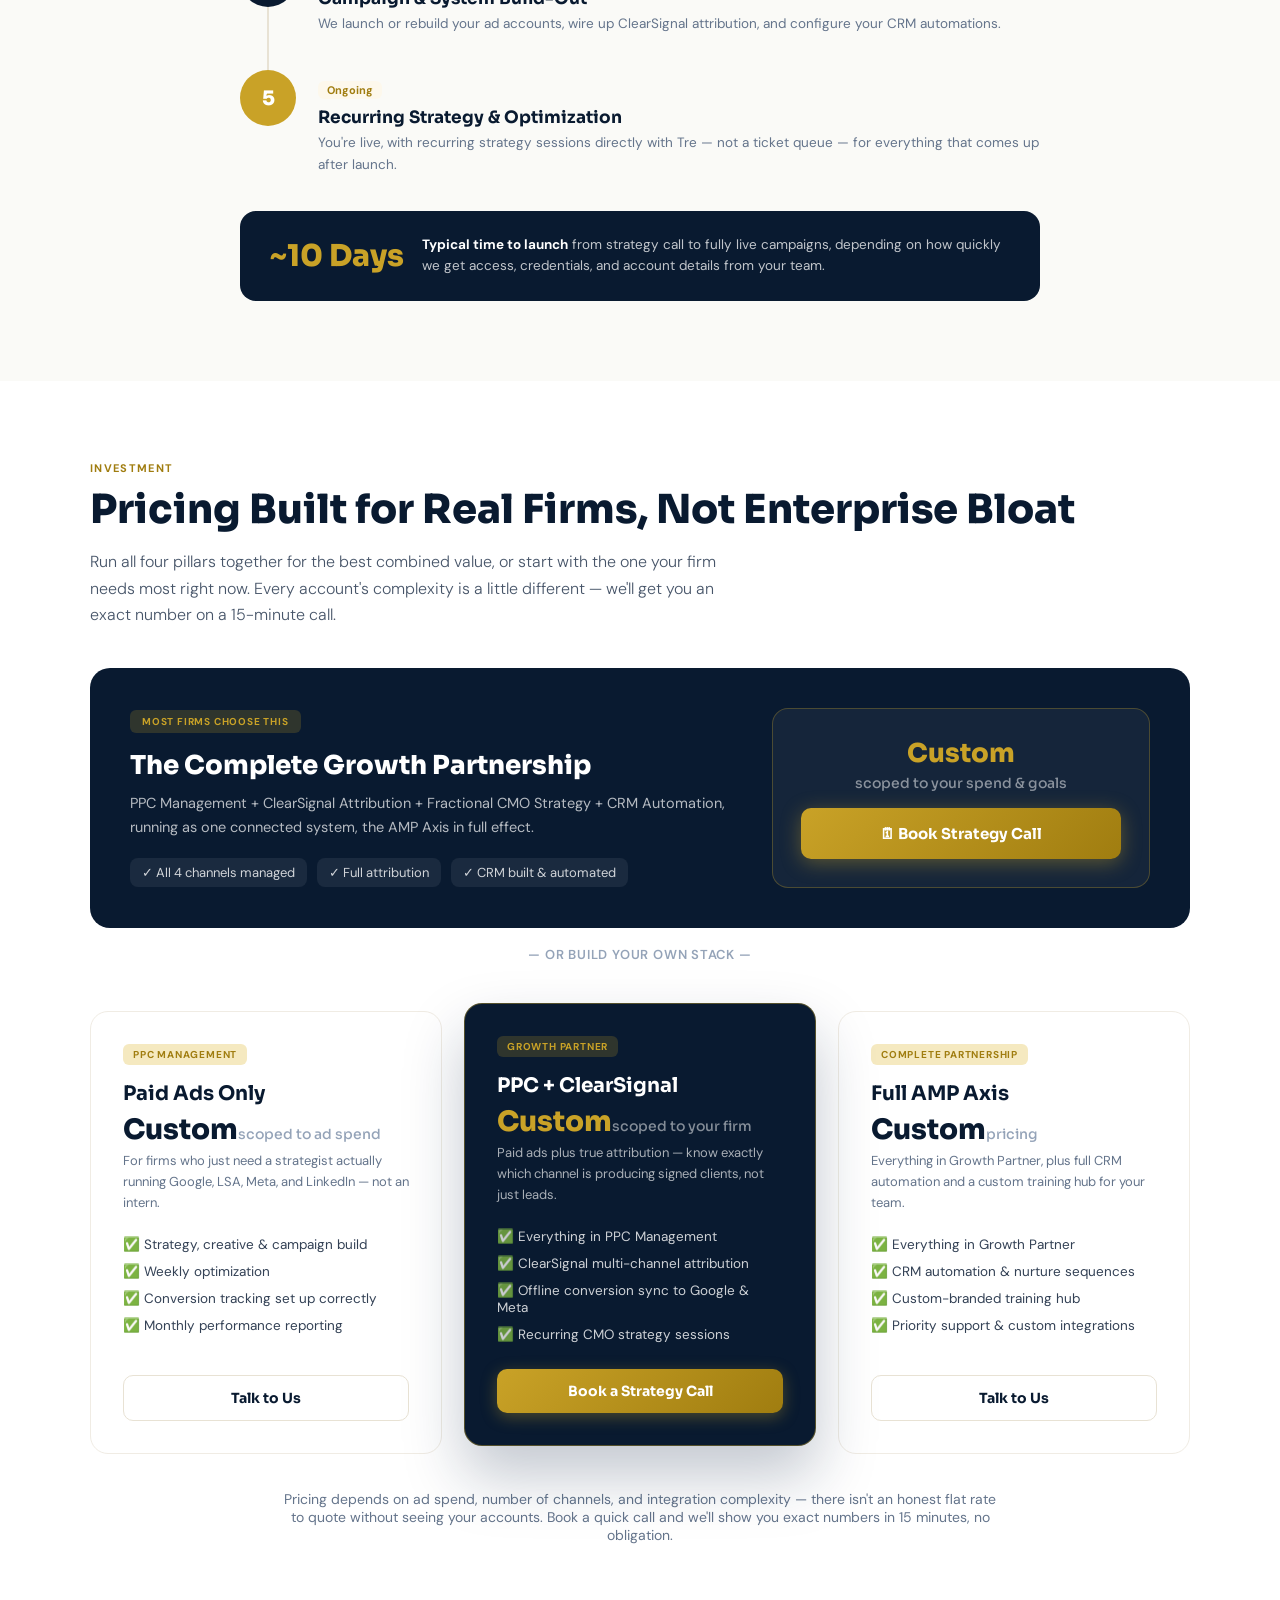
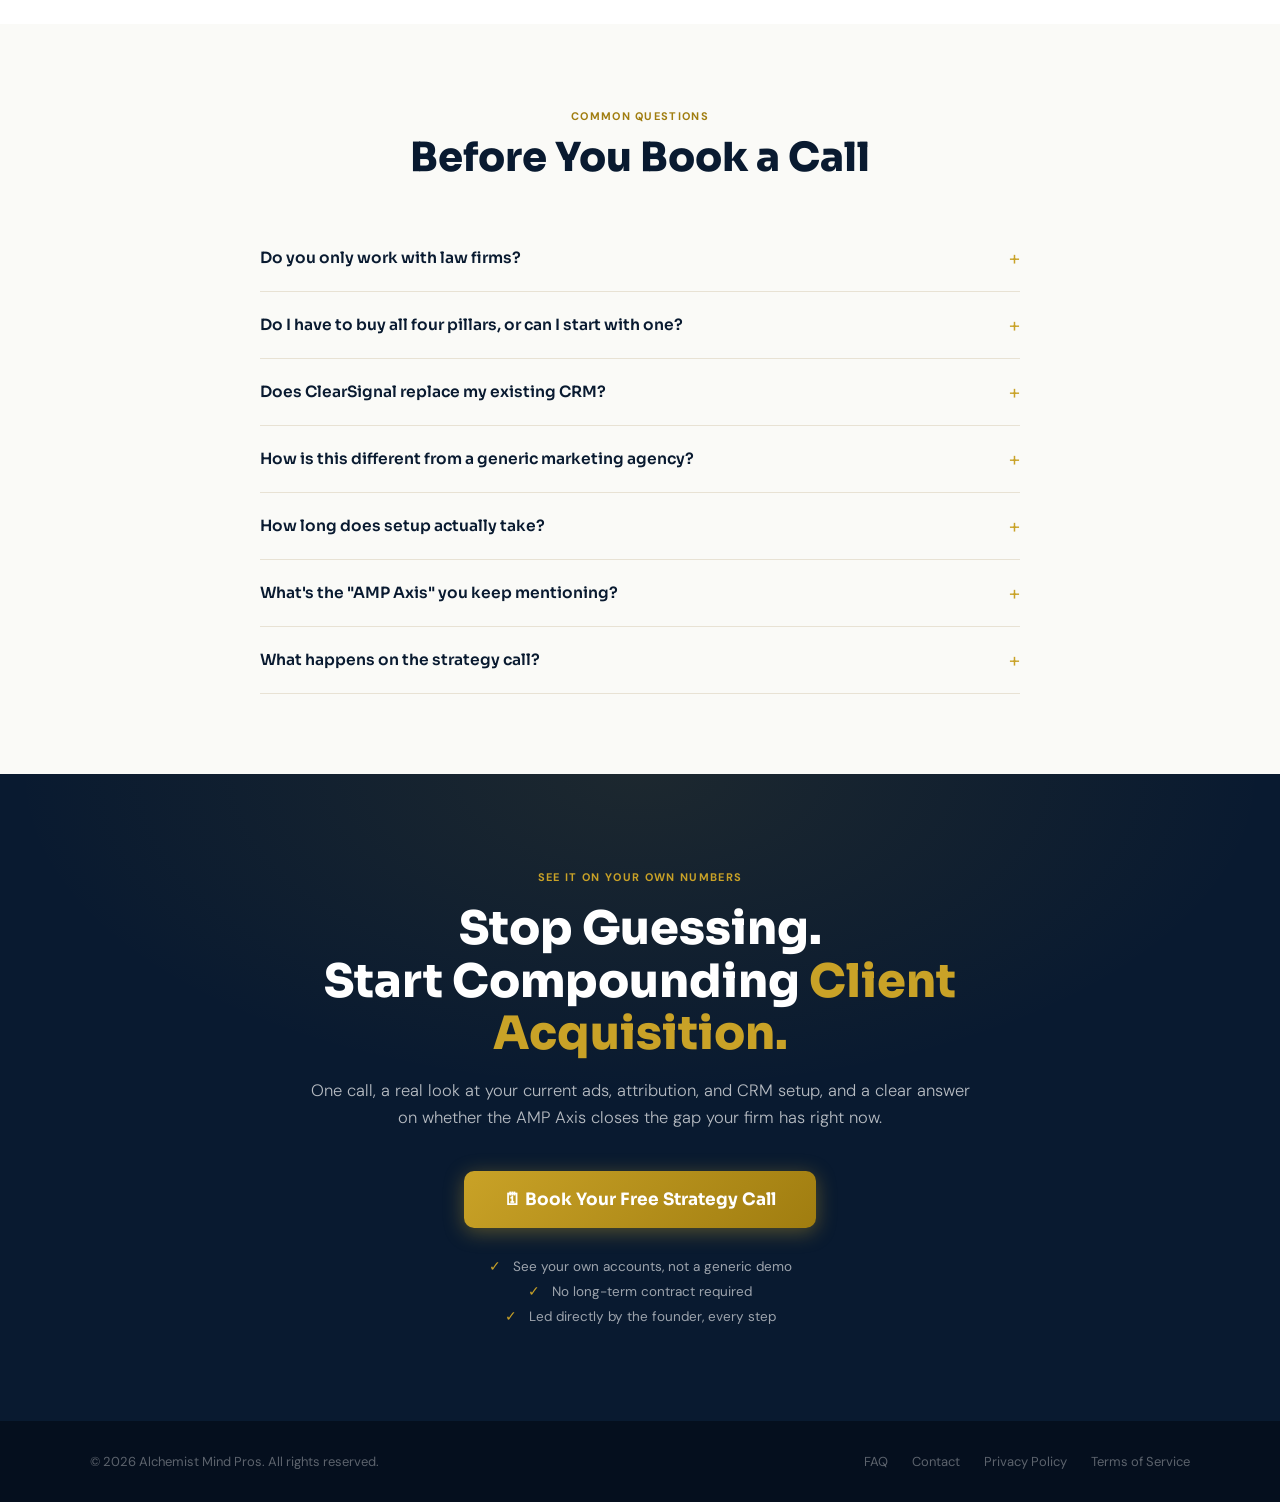
==== commit 9f617cf5: "Remove client names and logos site-wide (confidentiality) - growth-partner, crm, paid-ads-management" ====
--- a/growth-partner/index.html
+++ b/growth-partner/index.html
@@ -119,7 +119,6 @@
       .proof-logo-card { background: white; border-radius: 10px; padding: 12px 16px; display: flex; align-items: center; justify-content: center; box-shadow: 0 2px 10px rgba(0,0,0,0.22); transition: transform 0.2s ease, box-shadow 0.2s ease; }
       .proof-logo-card:hover { transform: translateY(-3px); box-shadow: 0 6px 18px rgba(0,0,0,0.3); }
       .proof-logo-img { height: 56px; width: auto; display: block; object-fit: contain; max-width: 160px; }
-      .proof-logo-abw { height: 48px; }
 
       /* Sections */
       .section { padding: 76px 24px; }
@@ -637,13 +636,8 @@
     <!-- PROOF STRIP -->
     <div class="proof-strip">
         <div class="proof-inner">
-            <p class="proof-label">We've run ads for companies like</p>
-            <div class="proof-logos">
-                <div class="proof-logo-card"><img class="proof-logo-img" src="assets/logos/tslg-logo.png" alt="The Siegel Law Group, P.A."></div>
-                <div class="proof-logo-card"><img class="proof-logo-img proof-logo-abw" src="assets/logos/abw-logo.png" alt="Attorney Brian White Injury Lawyer"></div>
-                <div class="proof-logo-card"><img class="proof-logo-img" src="assets/logos/capfirm-logo.jpg" alt="The Capital Law Firm"></div>
-                <div class="proof-logo-card"><img class="proof-logo-img" src="assets/logos/sweetjames-logo.jpg" alt="Sweet James Accident Attorneys"></div>
-            </div>
+            <p class="proof-label">We've driven signed cases for</p>
+            <div class="proof-logos"><div class="proof-logo-card" style="font-family:Sora,sans-serif;font-weight:700;color:#0F1B2D;padding:14px 20px">Personal Injury</div><div class="proof-logo-card" style="font-family:Sora,sans-serif;font-weight:700;color:#0F1B2D;padding:14px 20px">Estate Planning &amp; Elder Law</div><div class="proof-logo-card" style="font-family:Sora,sans-serif;font-weight:700;color:#0F1B2D;padding:14px 20px">Lemon Law</div><div class="proof-logo-card" style="font-family:Sora,sans-serif;font-weight:700;color:#0F1B2D;padding:14px 20px">Multi-Location PI Firms</div></div>
         </div>
     </div>
 
@@ -1045,7 +1039,7 @@
                     <div class="case-industry-tag">⚖️ Estate Planning Law Firm</div>
                     <div class="case-spotlight-title">Cost Per Lead Cut in Half. Seminars Filling 3.5x Faster.</div>
                     <div class="case-spotlight-quote">"Tre cut our lead costs in half while doubling our seminar fills. The ROI was immediate and incredible."</div>
-                    <div class="case-spotlight-author">— Jennifer Simon, Estate Planning Law Firm</div>
+                    <div class="case-spotlight-author">— Partner, Estate Planning Law Firm</div>
                 </div>
                 <div class="case-metric-stack">
                     <div class="case-metric-block"><div class="case-metric-label">Cost Per Lead</div><div class="case-metric-nums"><span class="case-metric-before">$41.62</span><span class="case-metric-after">$20.90</span></div></div>
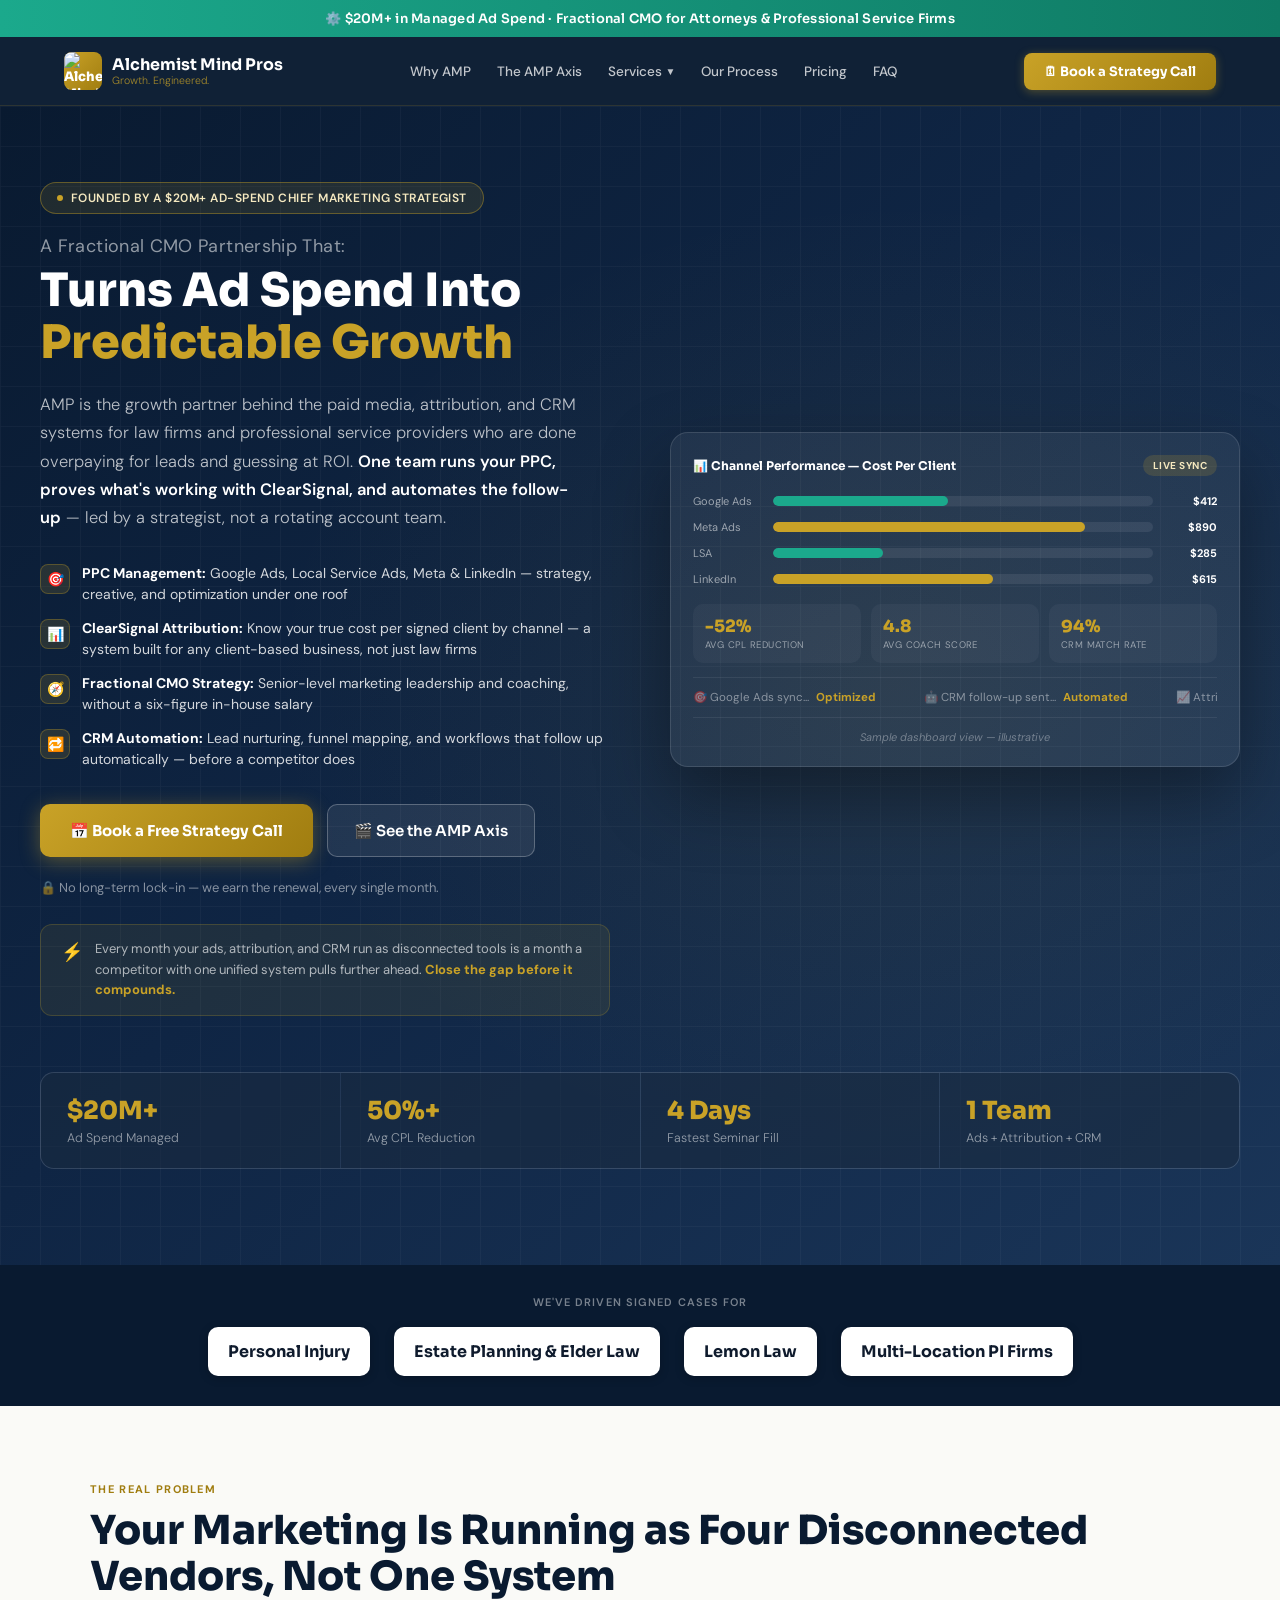
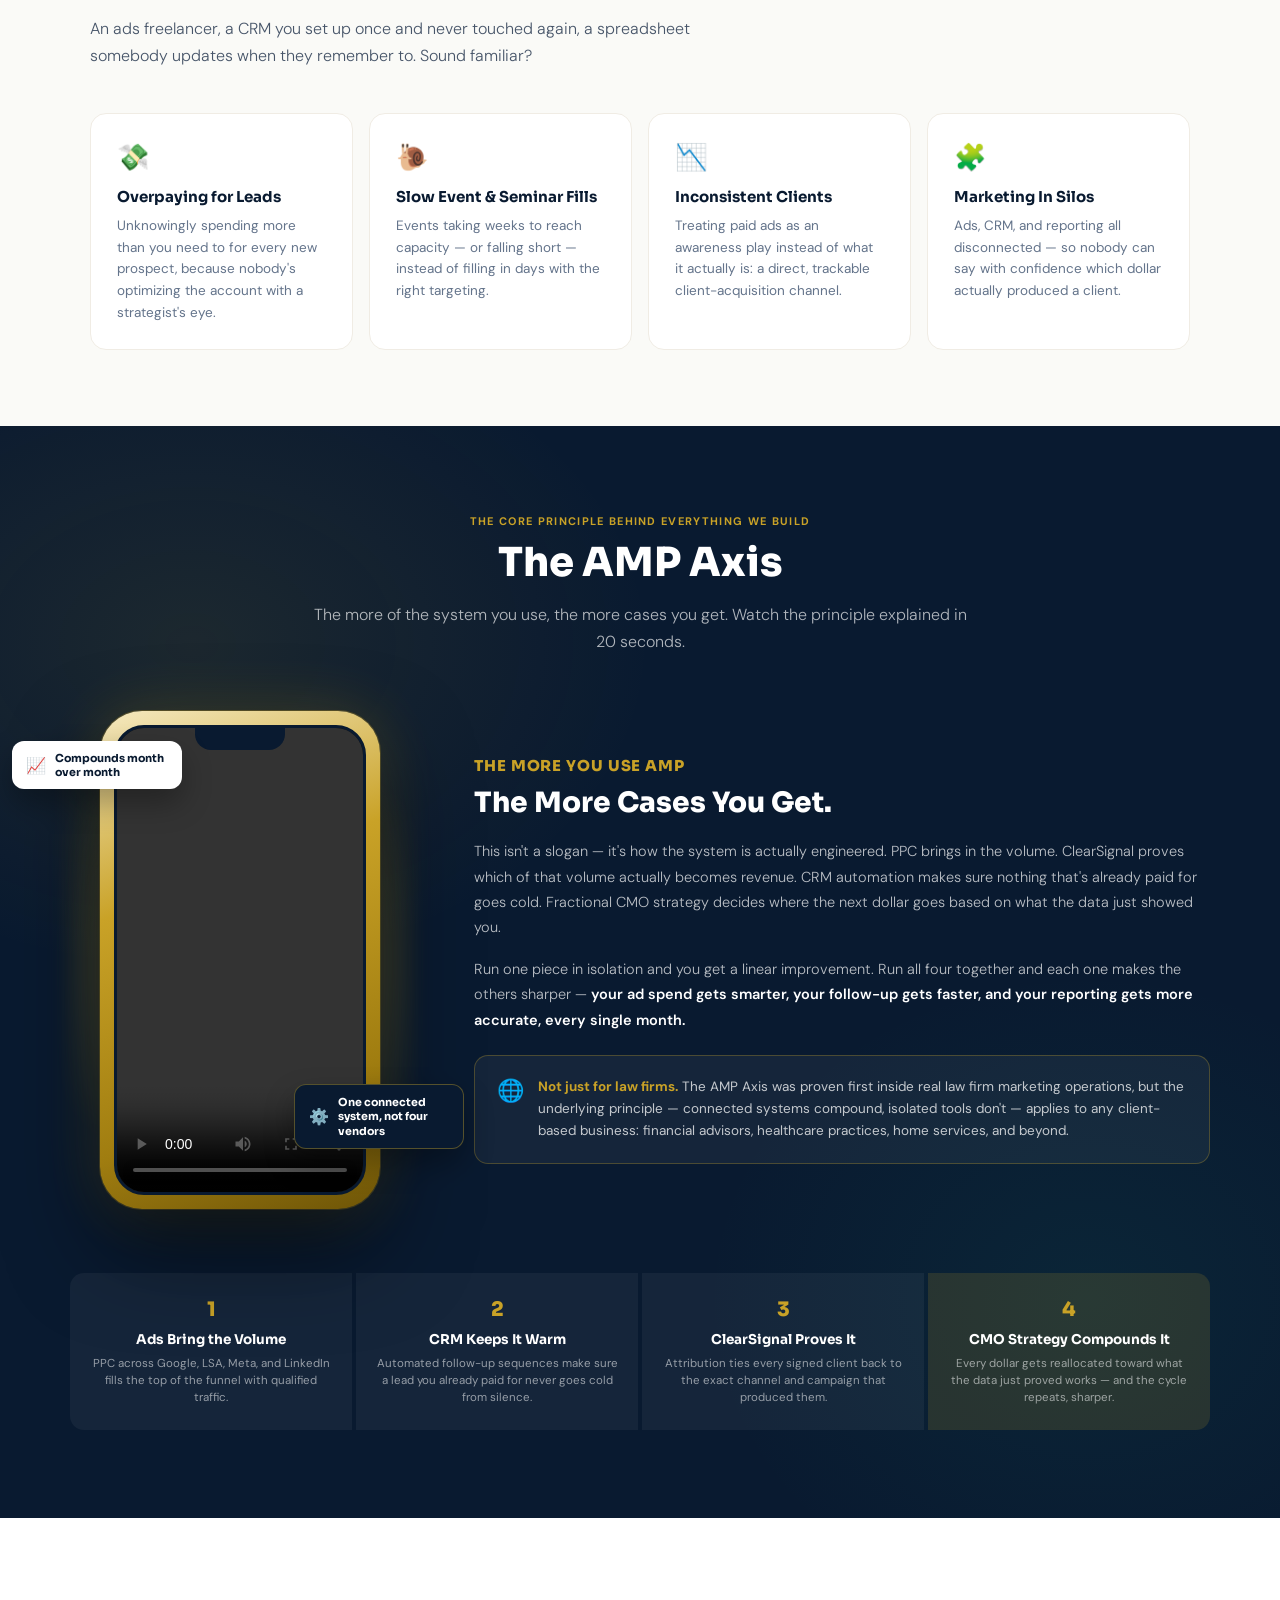
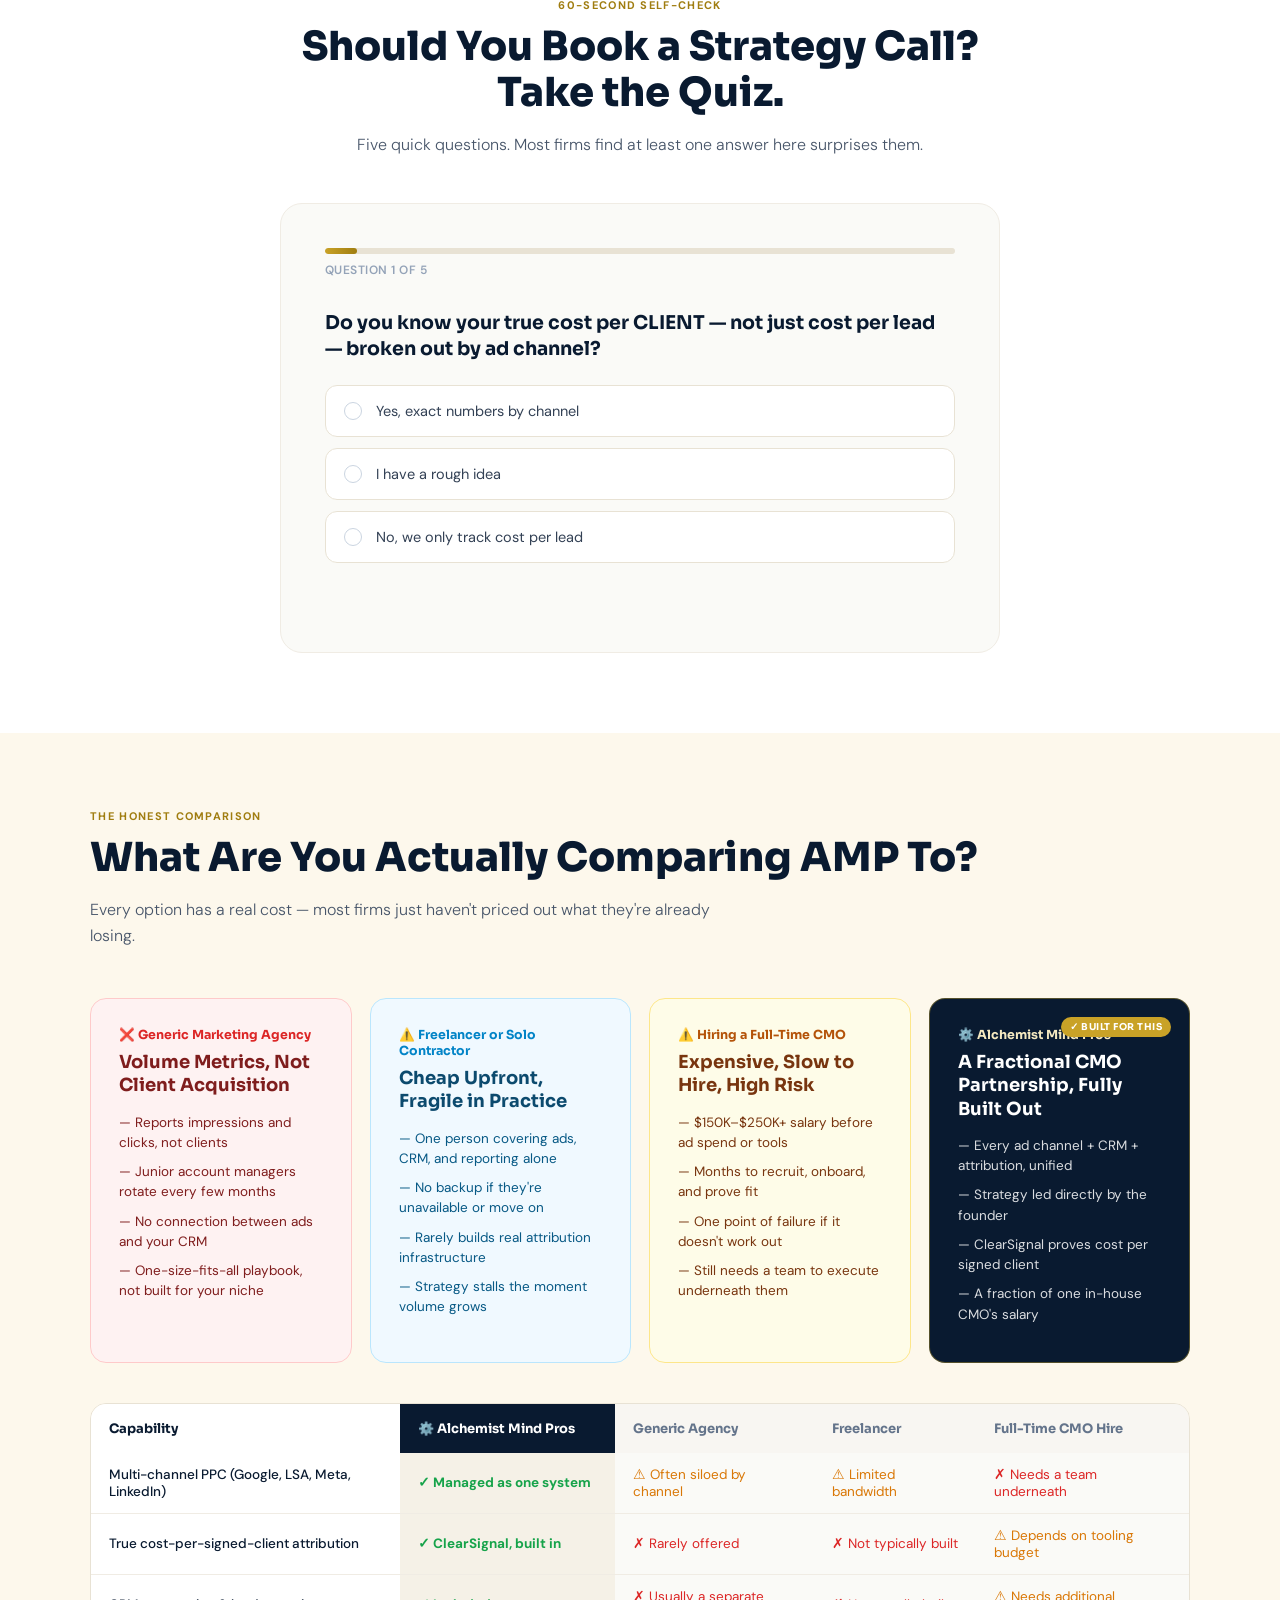
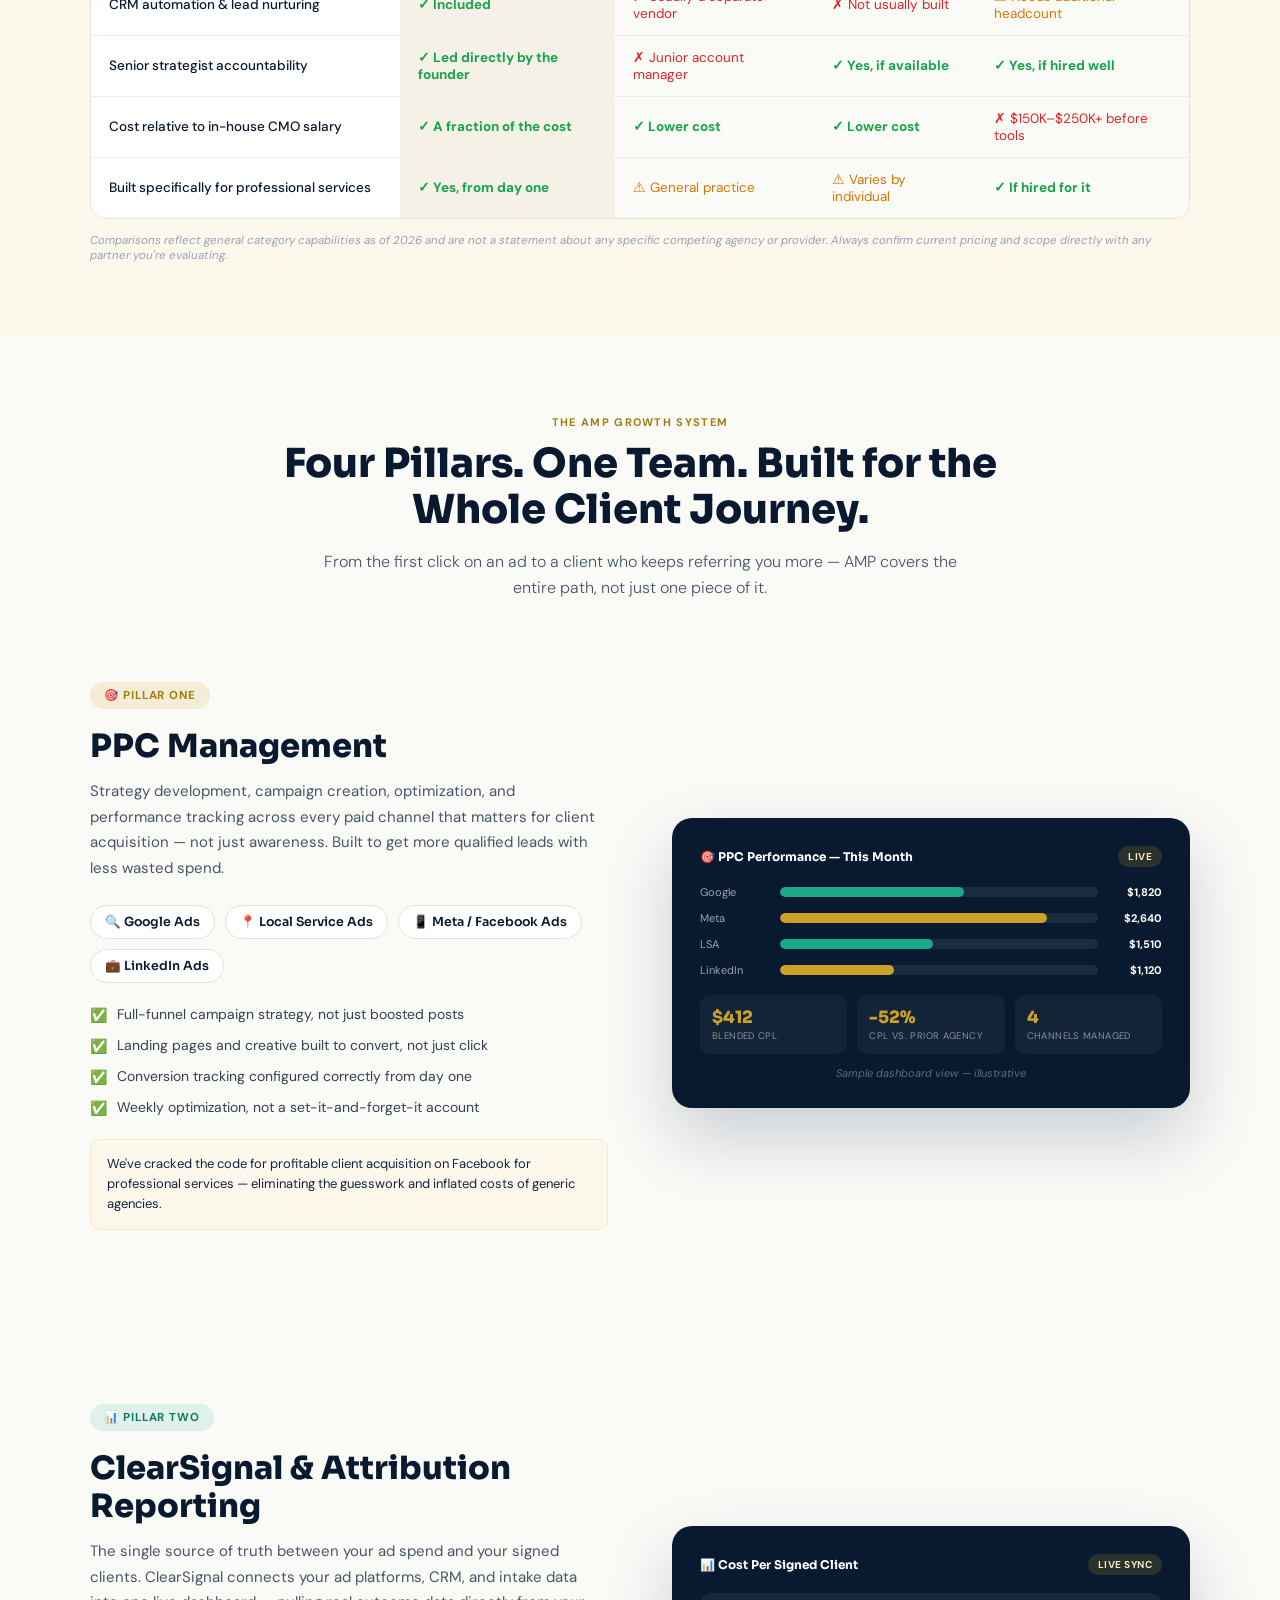
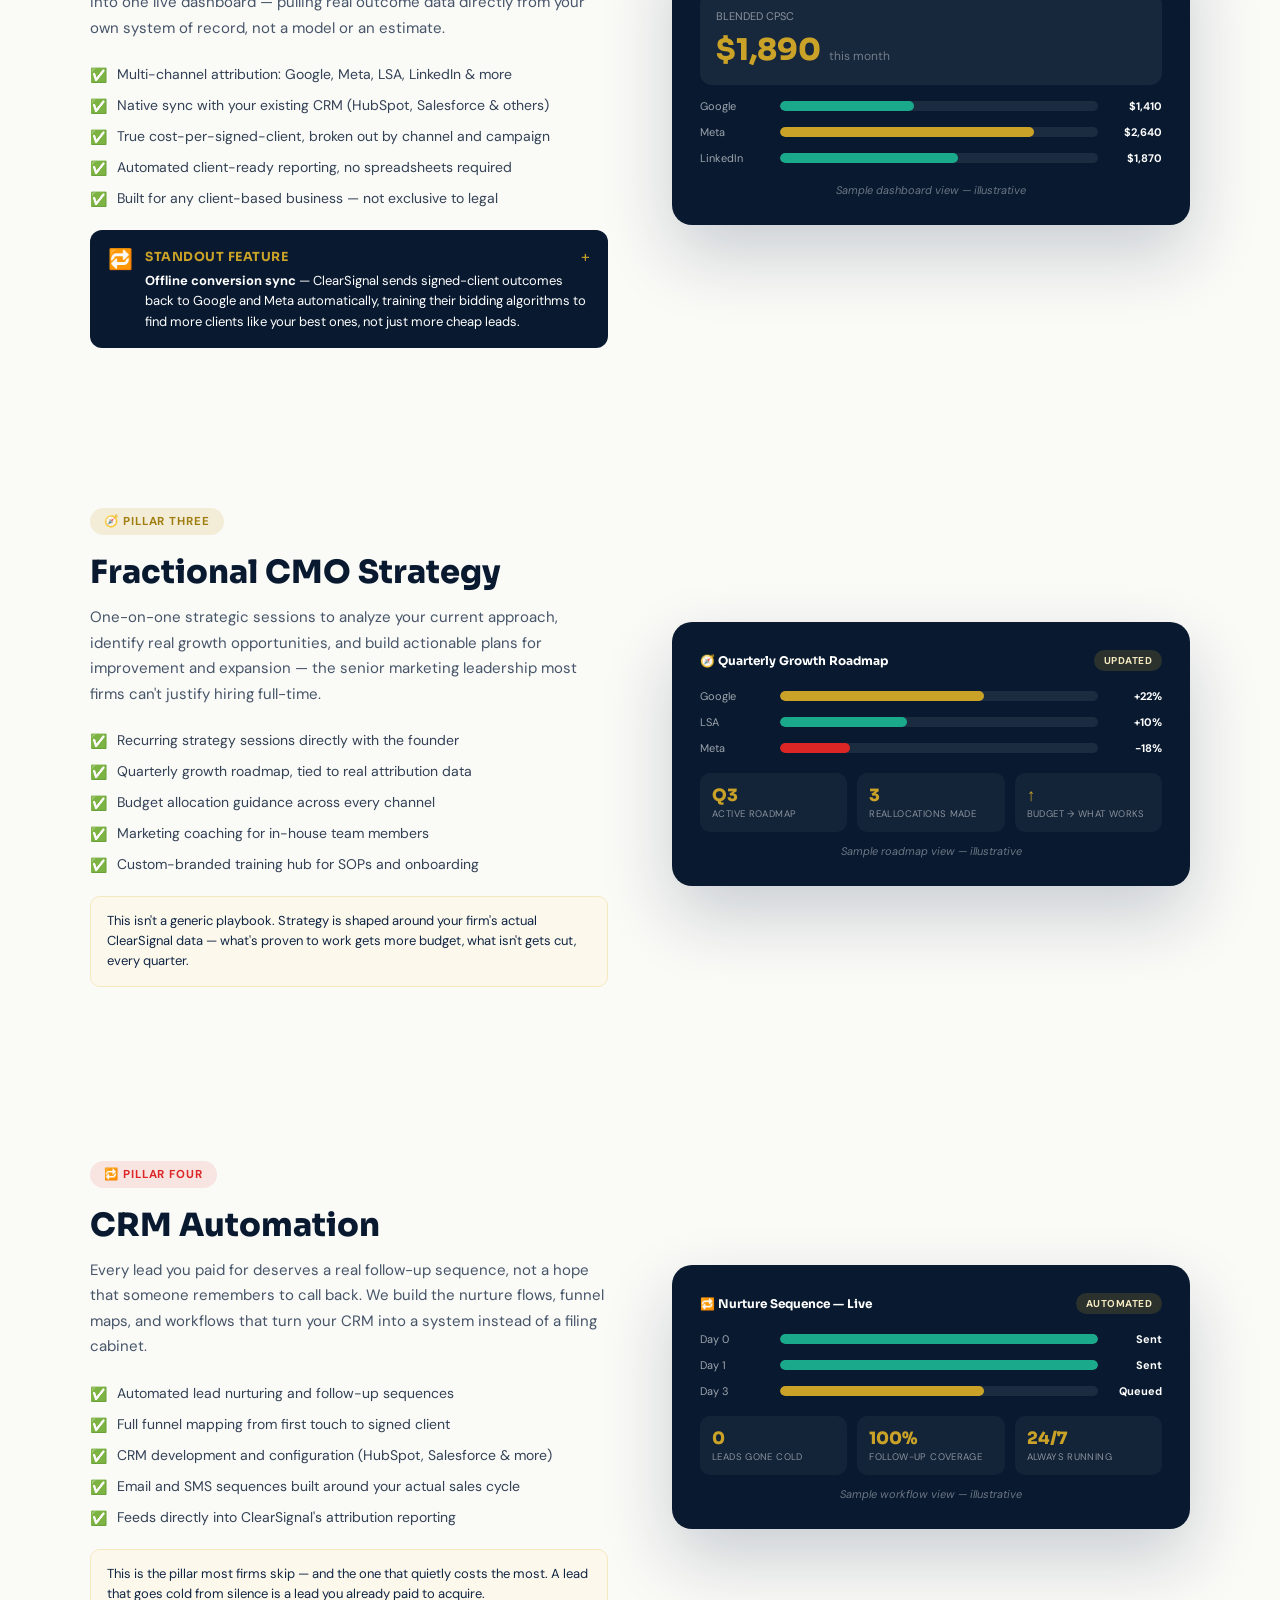
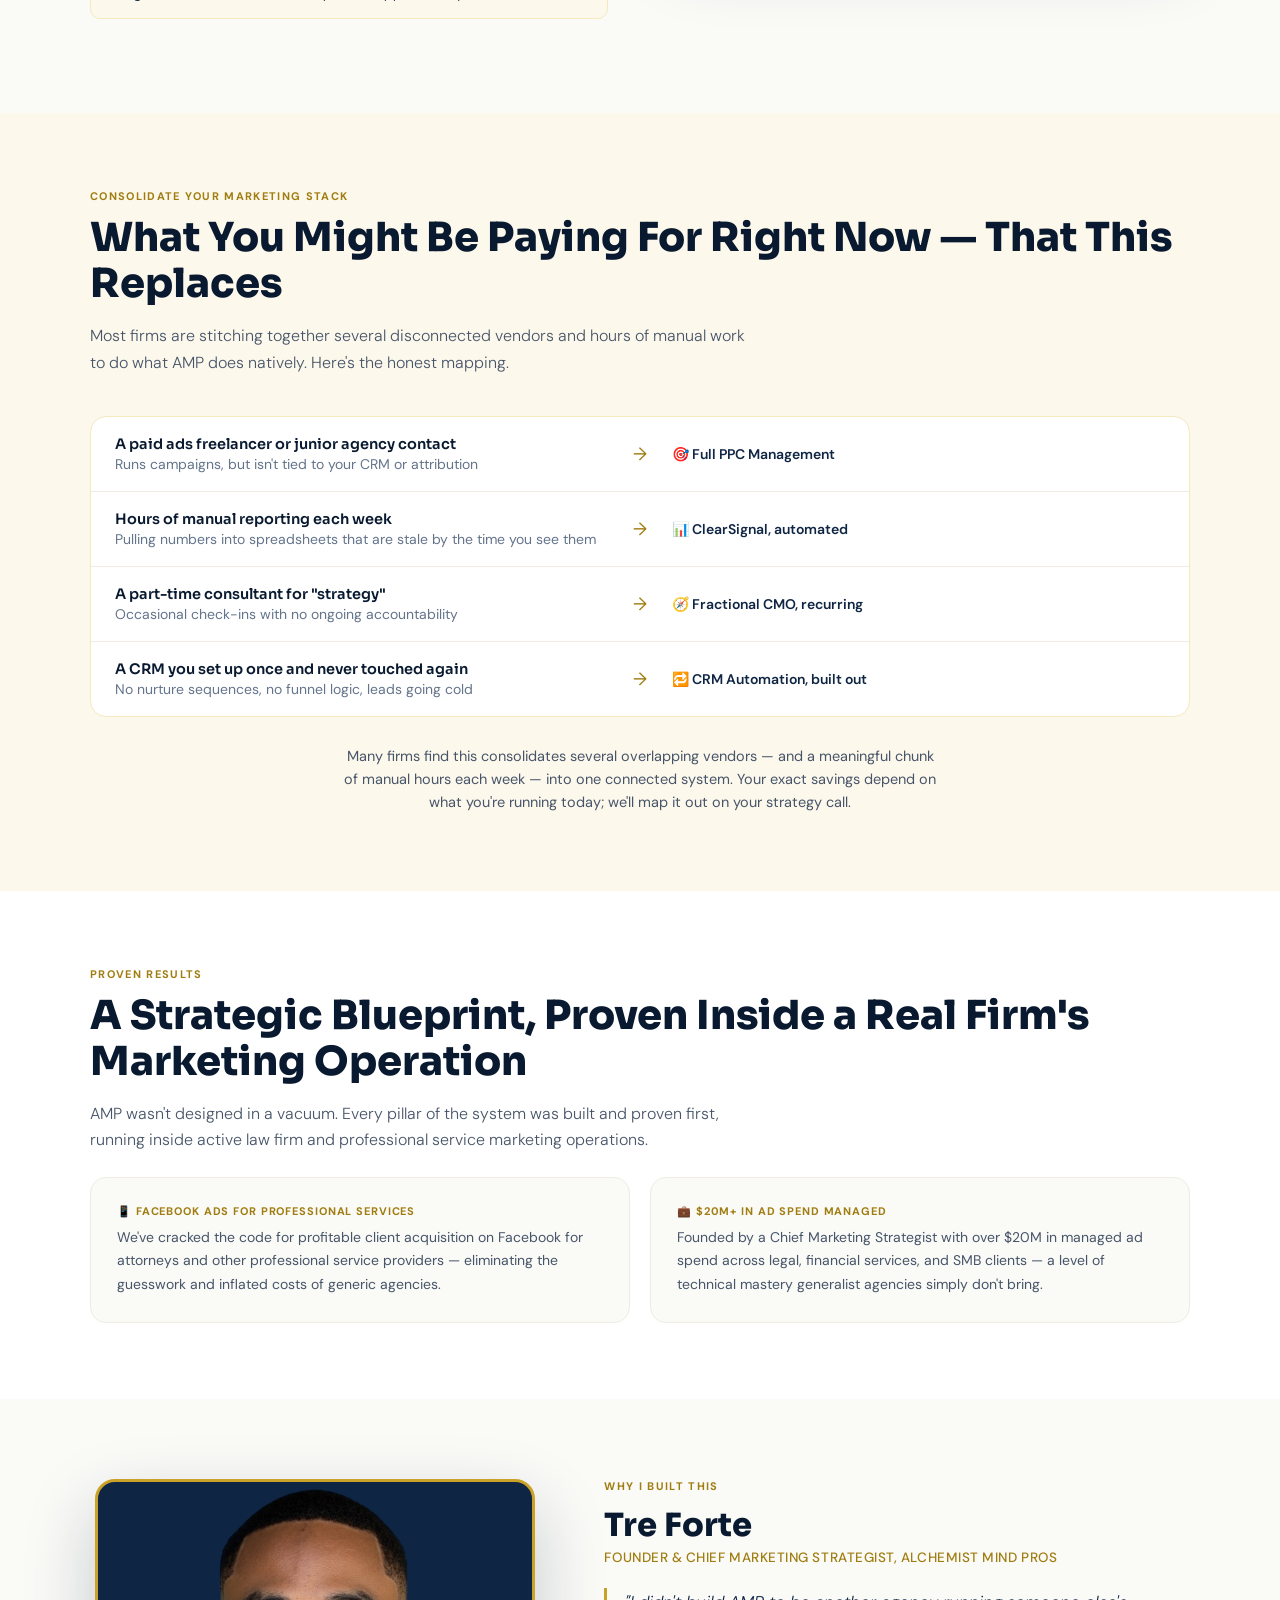
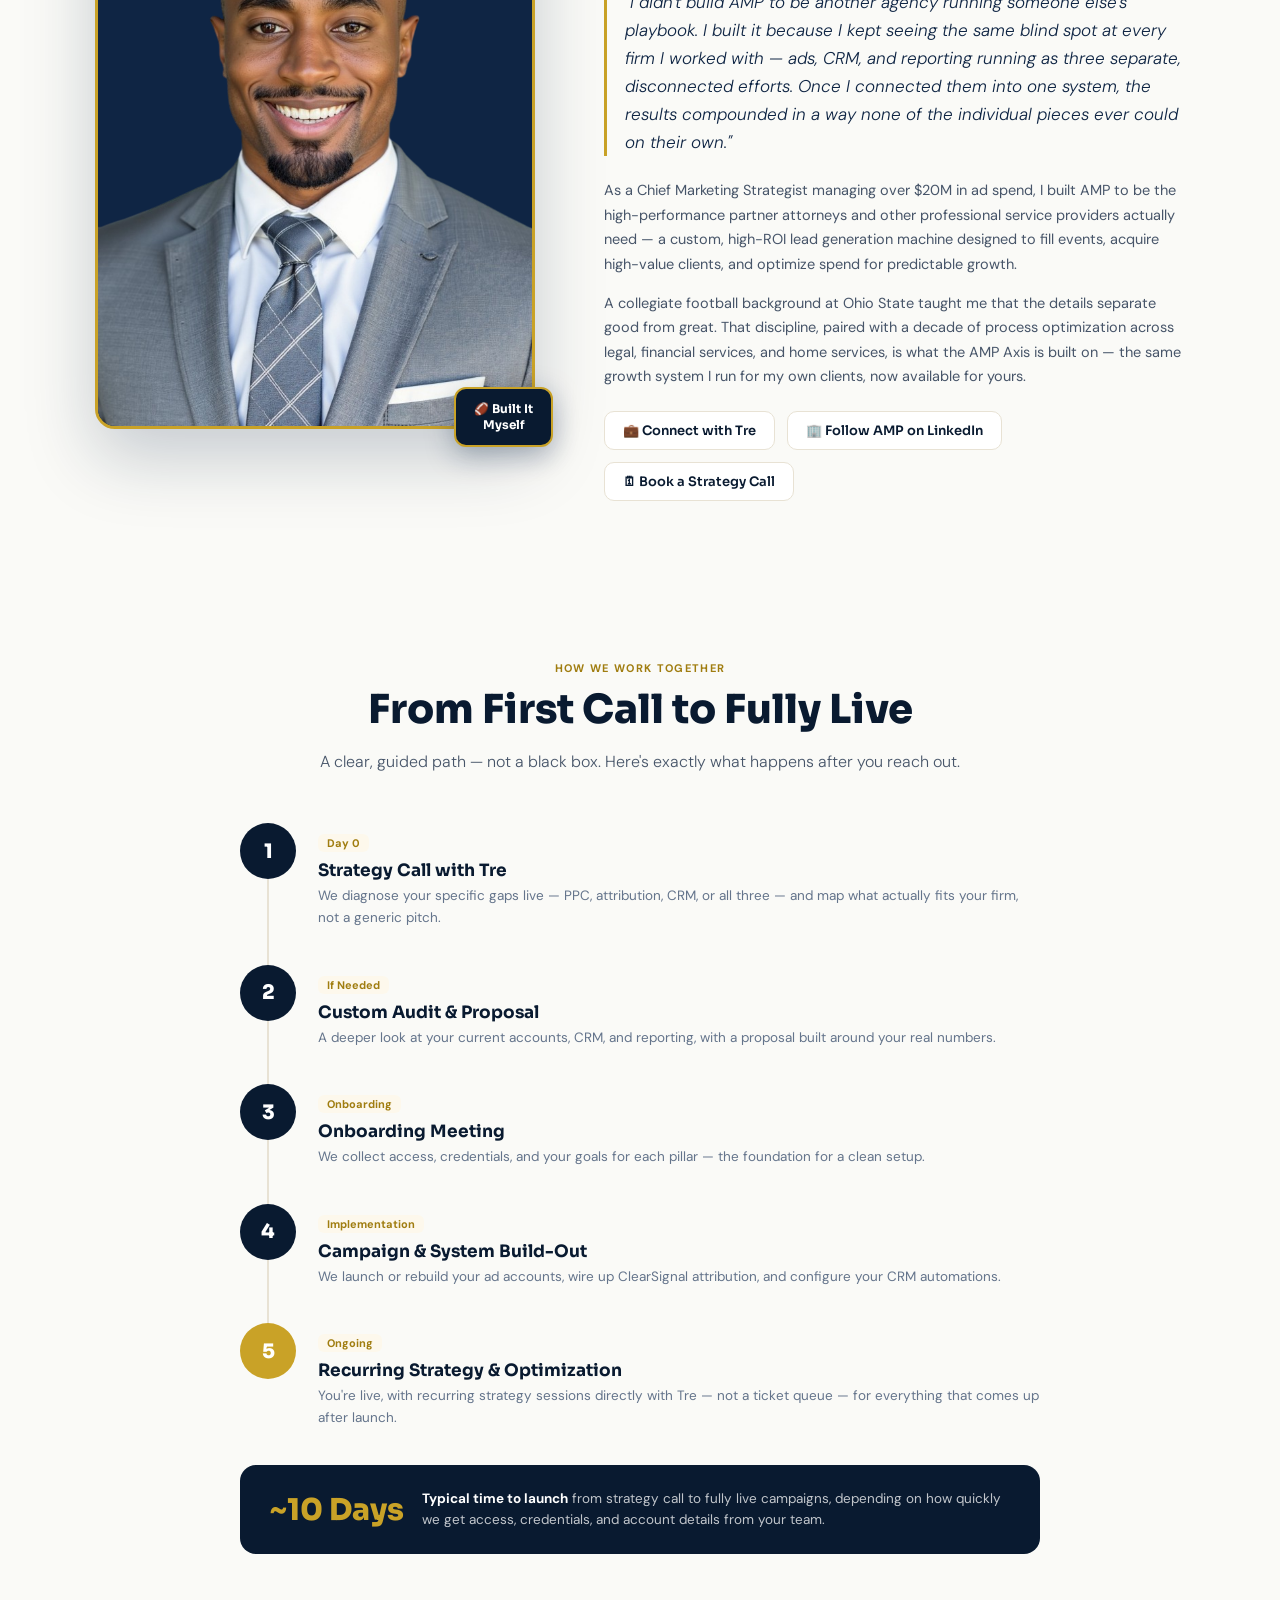
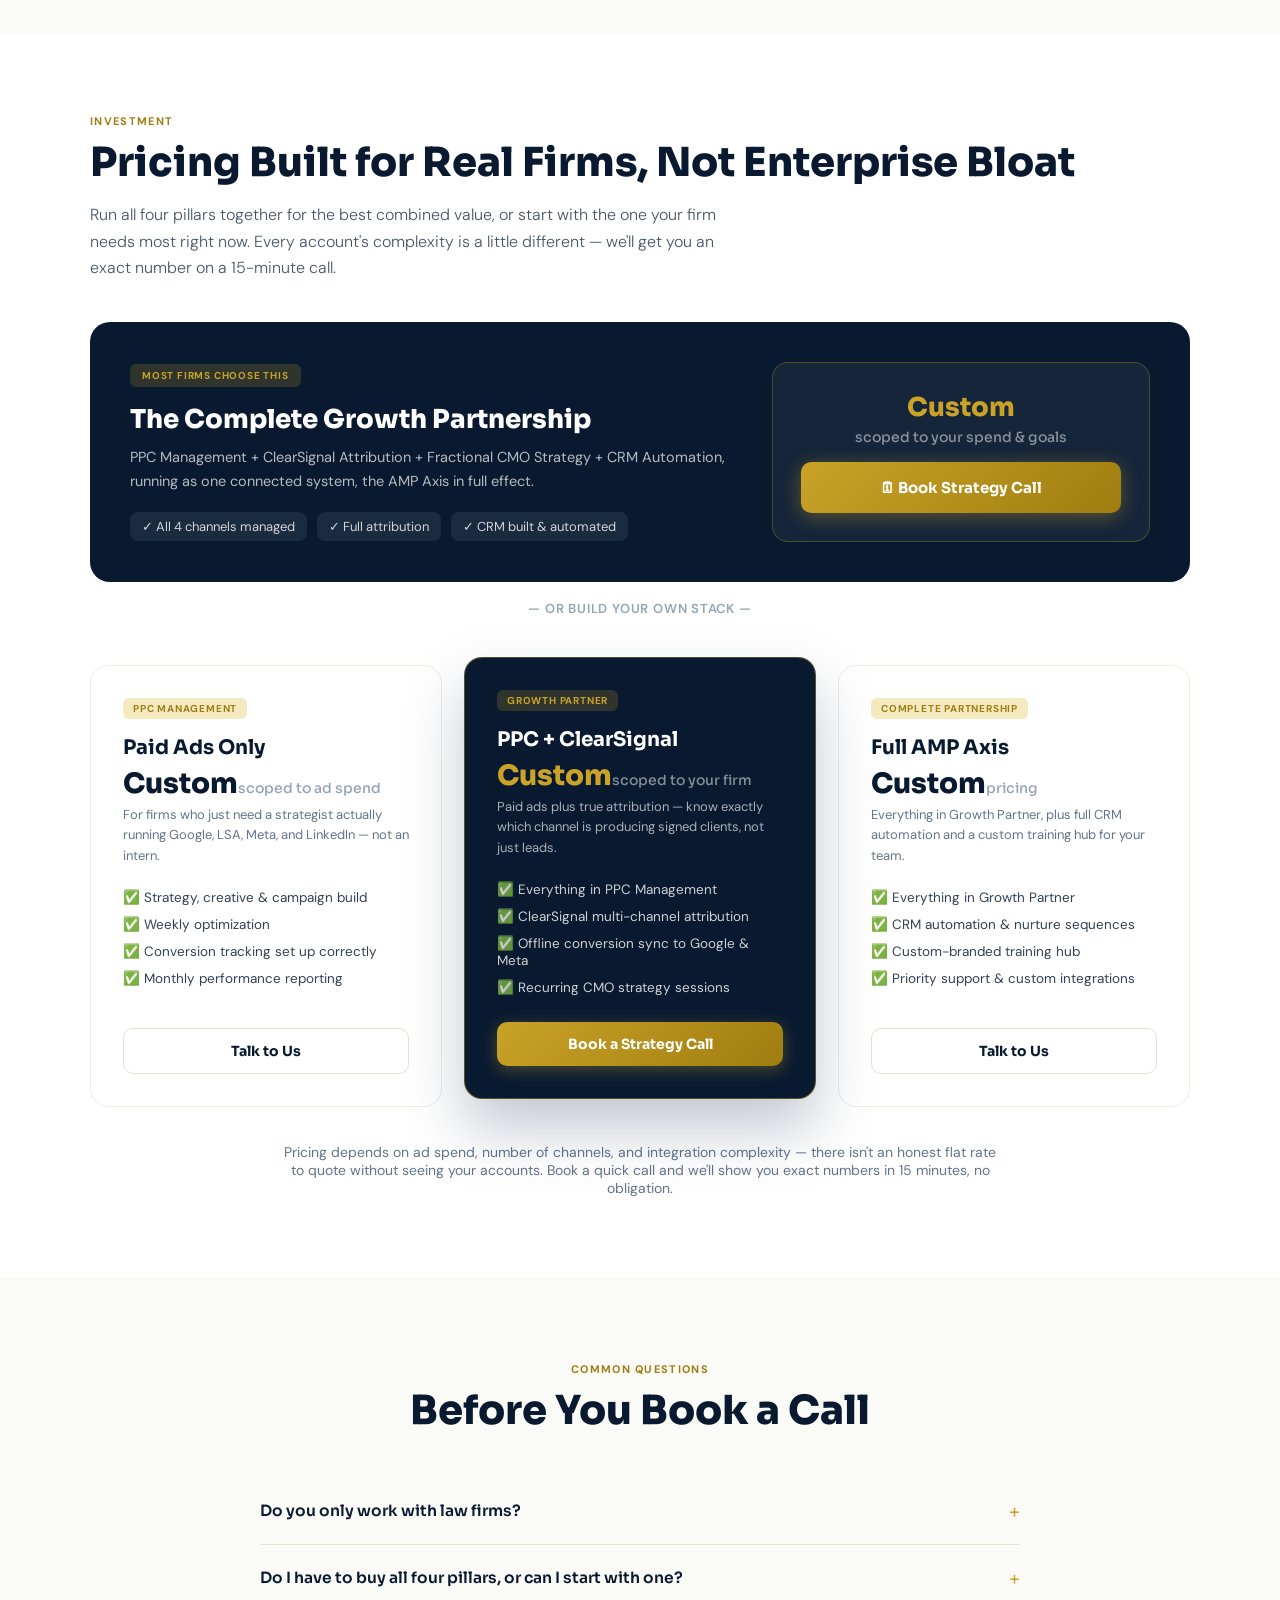
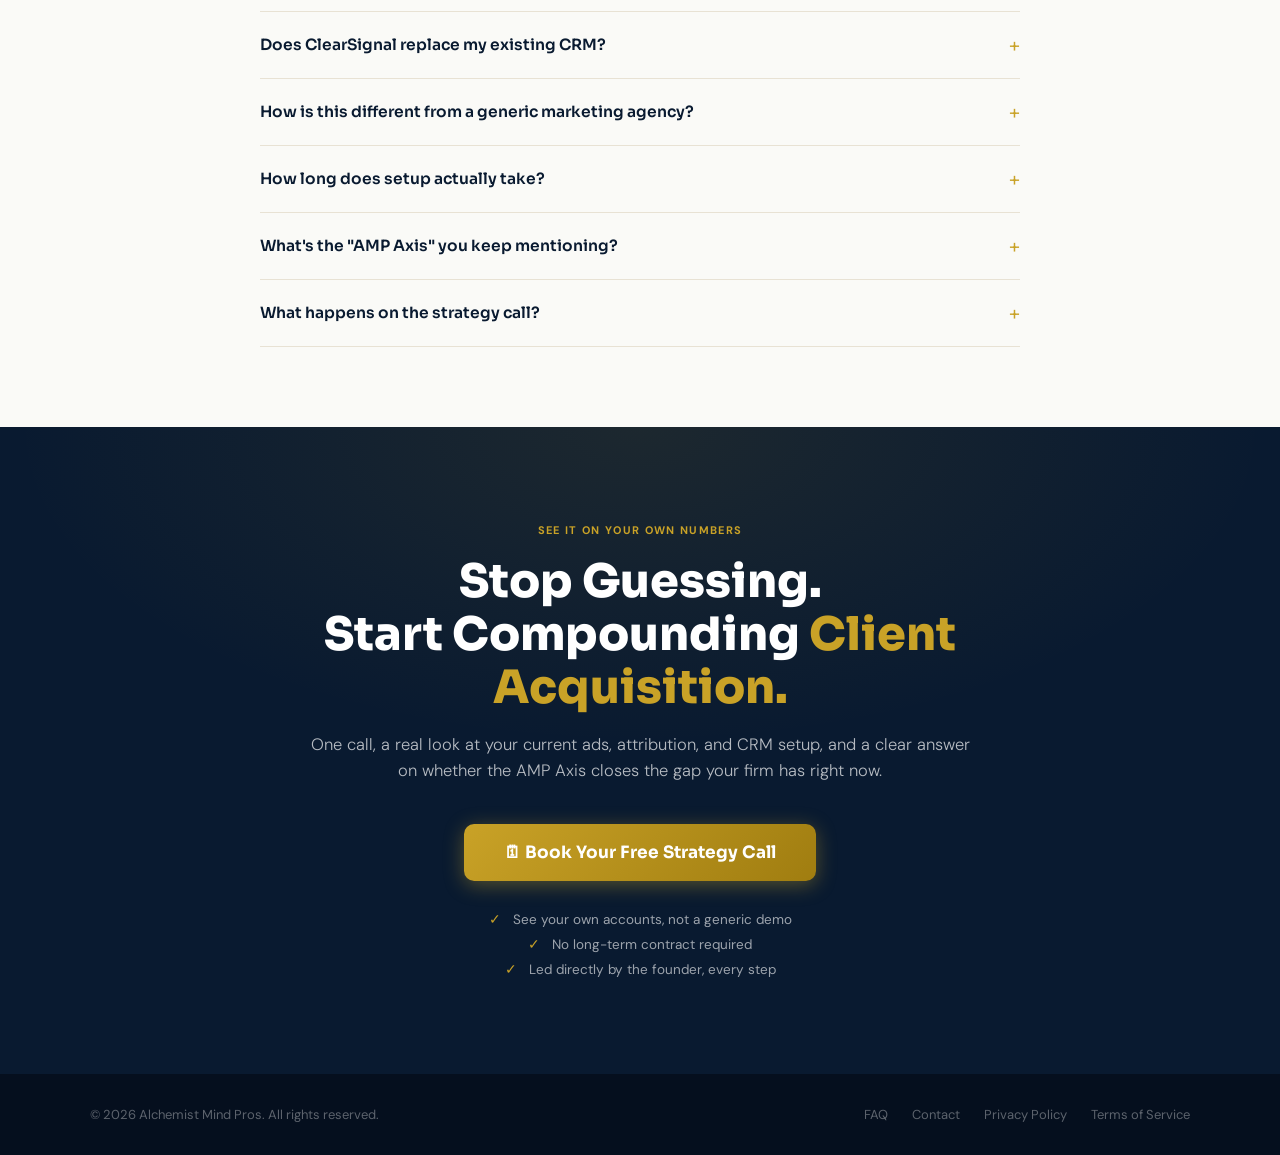
==== commit 43e99716: "Remove estate planning CPL/seminar case study site-wide Co-Authored-By: Claude Opus 5.5 <noreply@ant" ====
--- a/growth-partner/index.html
+++ b/growth-partner/index.html
@@ -871,7 +871,6 @@
                         <div class="product-feature"><span class="pf-check">✅</span> Landing pages and creative built to convert, not just click</div>
                         <div class="product-feature"><span class="pf-check">✅</span> Conversion tracking configured correctly from day one</div>
                         <div class="product-feature"><span class="pf-check">✅</span> Weekly optimization, not a set-it-and-forget-it account</div>
-                        <div class="product-feature"><span class="pf-check">✅</span> Event and seminar-fill campaigns for professional services</div>
                     </div>
                     <div class="product-note">We've cracked the code for profitable client acquisition on Facebook for professional services — eliminating the guesswork and inflated costs of generic agencies.</div>
                 </div>
@@ -1033,19 +1032,6 @@
             <div class="section-tag">Proven Results</div>
             <h2 class="section-h2">A Strategic Blueprint, Proven Inside a Real Firm's Marketing Operation</h2>
             <p class="section-lead">AMP wasn't designed in a vacuum. Every pillar of the system was built and proven first, running inside active law firm and professional service marketing operations.</p>
-
-            <div class="case-spotlight">
-                <div>
-                    <div class="case-industry-tag">⚖️ Estate Planning Law Firm</div>
-                    <div class="case-spotlight-title">Cost Per Lead Cut in Half. Seminars Filling 3.5x Faster.</div>
-                    <div class="case-spotlight-quote">"Tre cut our lead costs in half while doubling our seminar fills. The ROI was immediate and incredible."</div>
-                    <div class="case-spotlight-author">— Partner, Estate Planning Law Firm</div>
-                </div>
-                <div class="case-metric-stack">
-                    <div class="case-metric-block"><div class="case-metric-label">Cost Per Lead</div><div class="case-metric-nums"><span class="case-metric-before">$41.62</span><span class="case-metric-after">$20.90</span></div></div>
-                    <div class="case-metric-block"><div class="case-metric-label">Seminar Fill Time</div><div class="case-metric-nums"><span class="case-metric-before">2 Weeks</span><span class="case-metric-after">4 Days</span></div></div>
-                </div>
-            </div>
 
             <div class="secondary-proof">
                 <div class="proof-mini-card">
